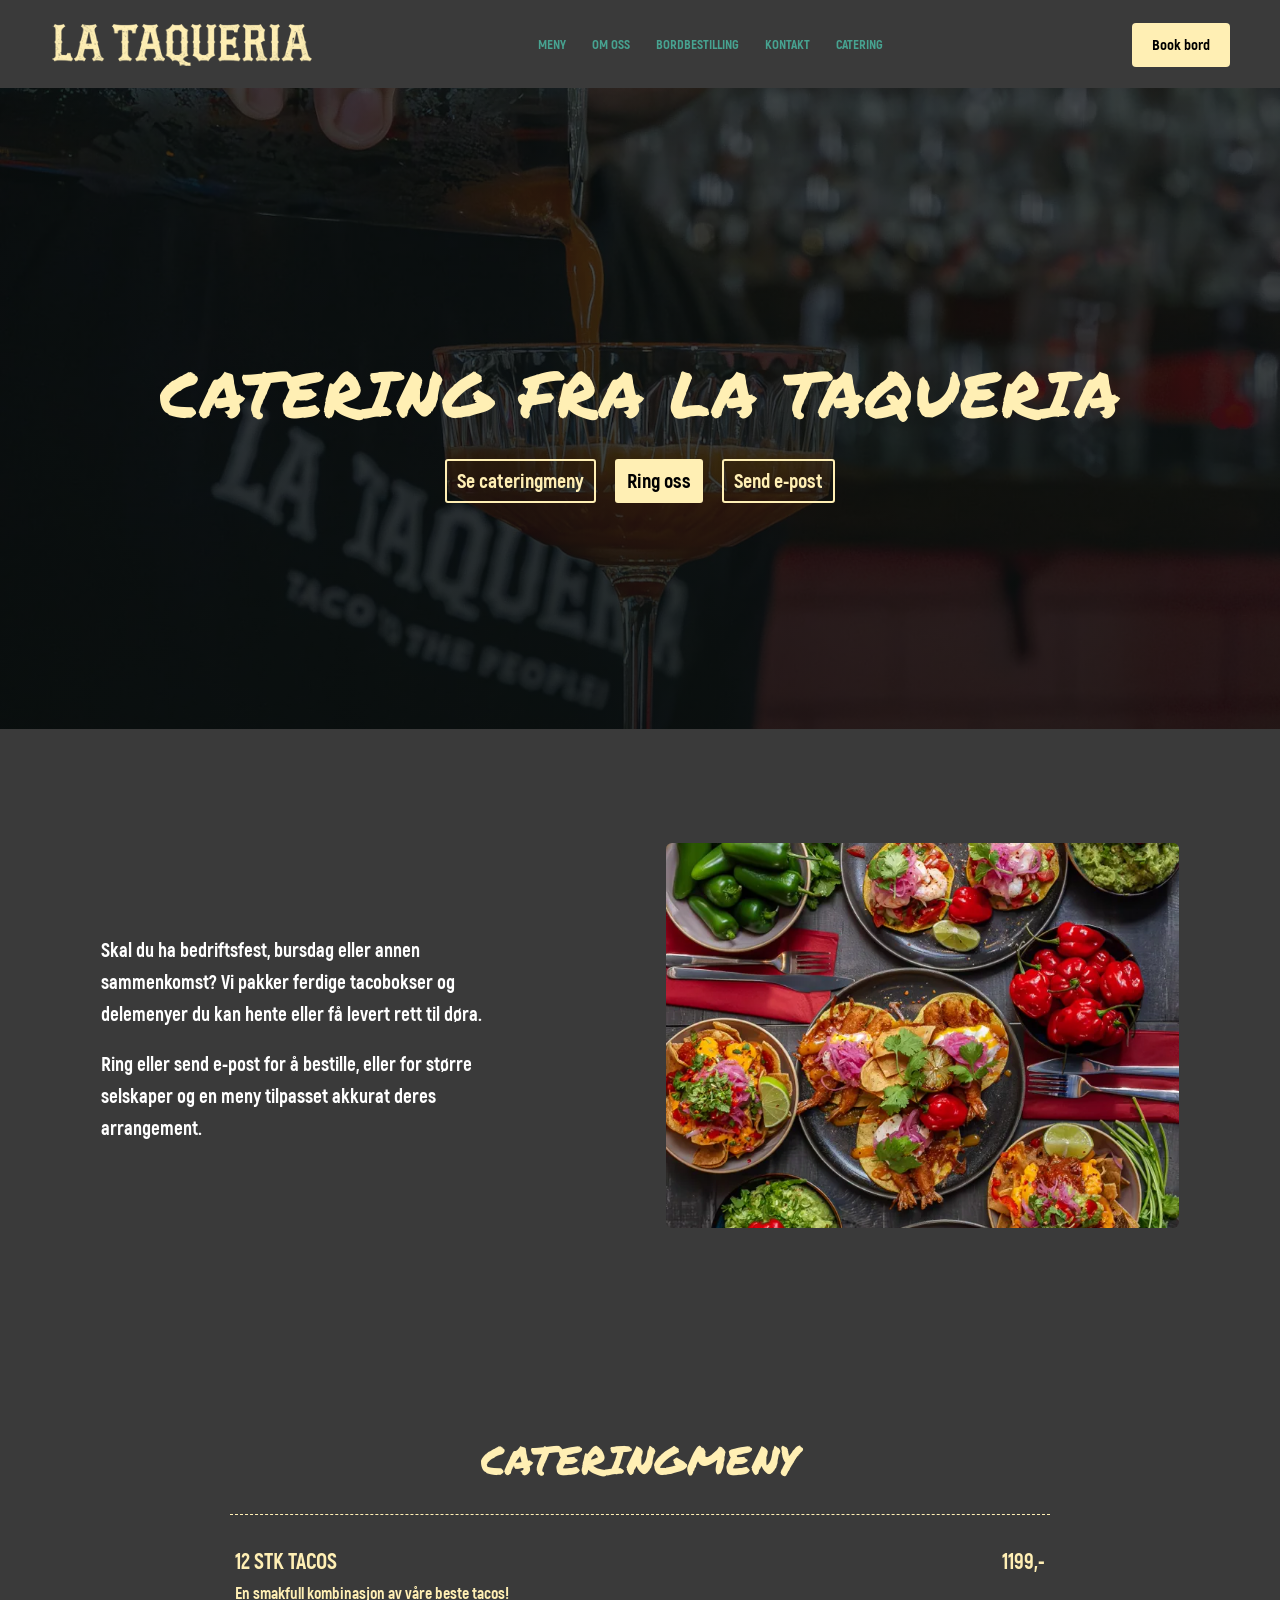
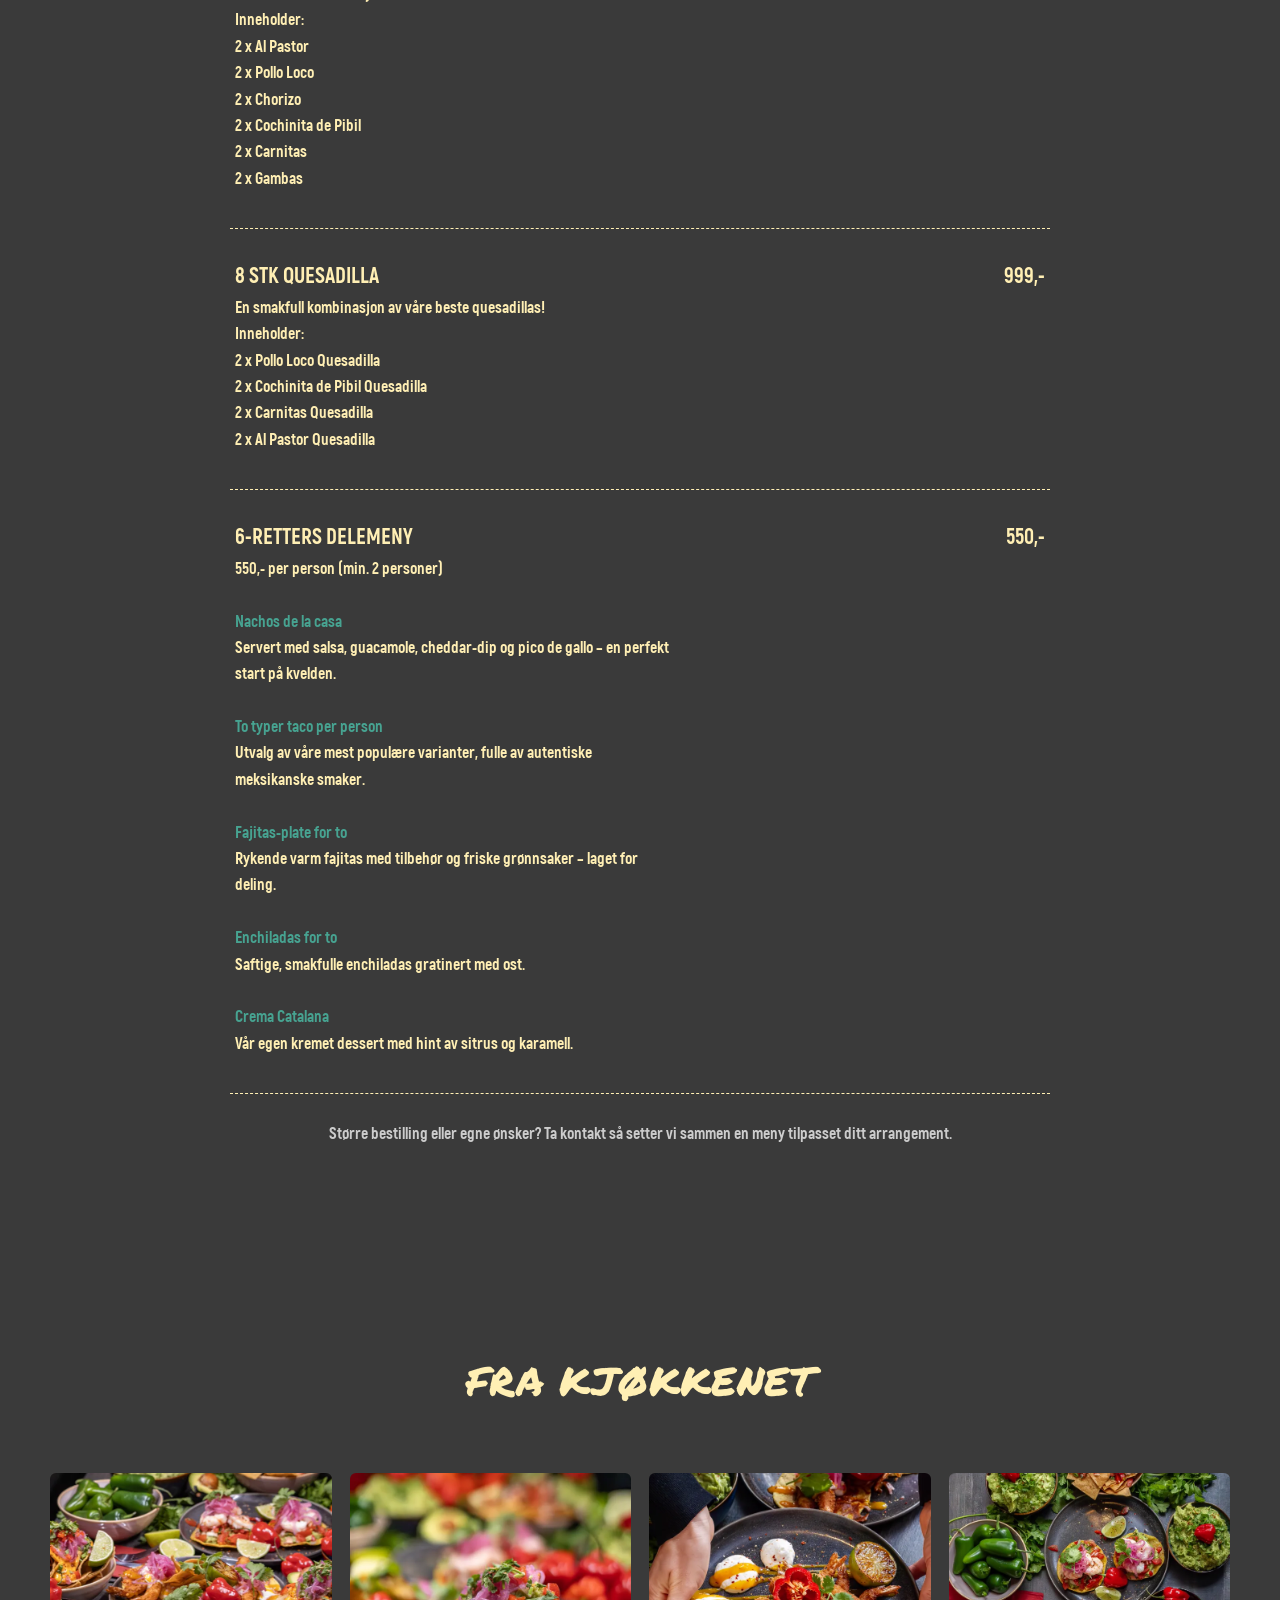
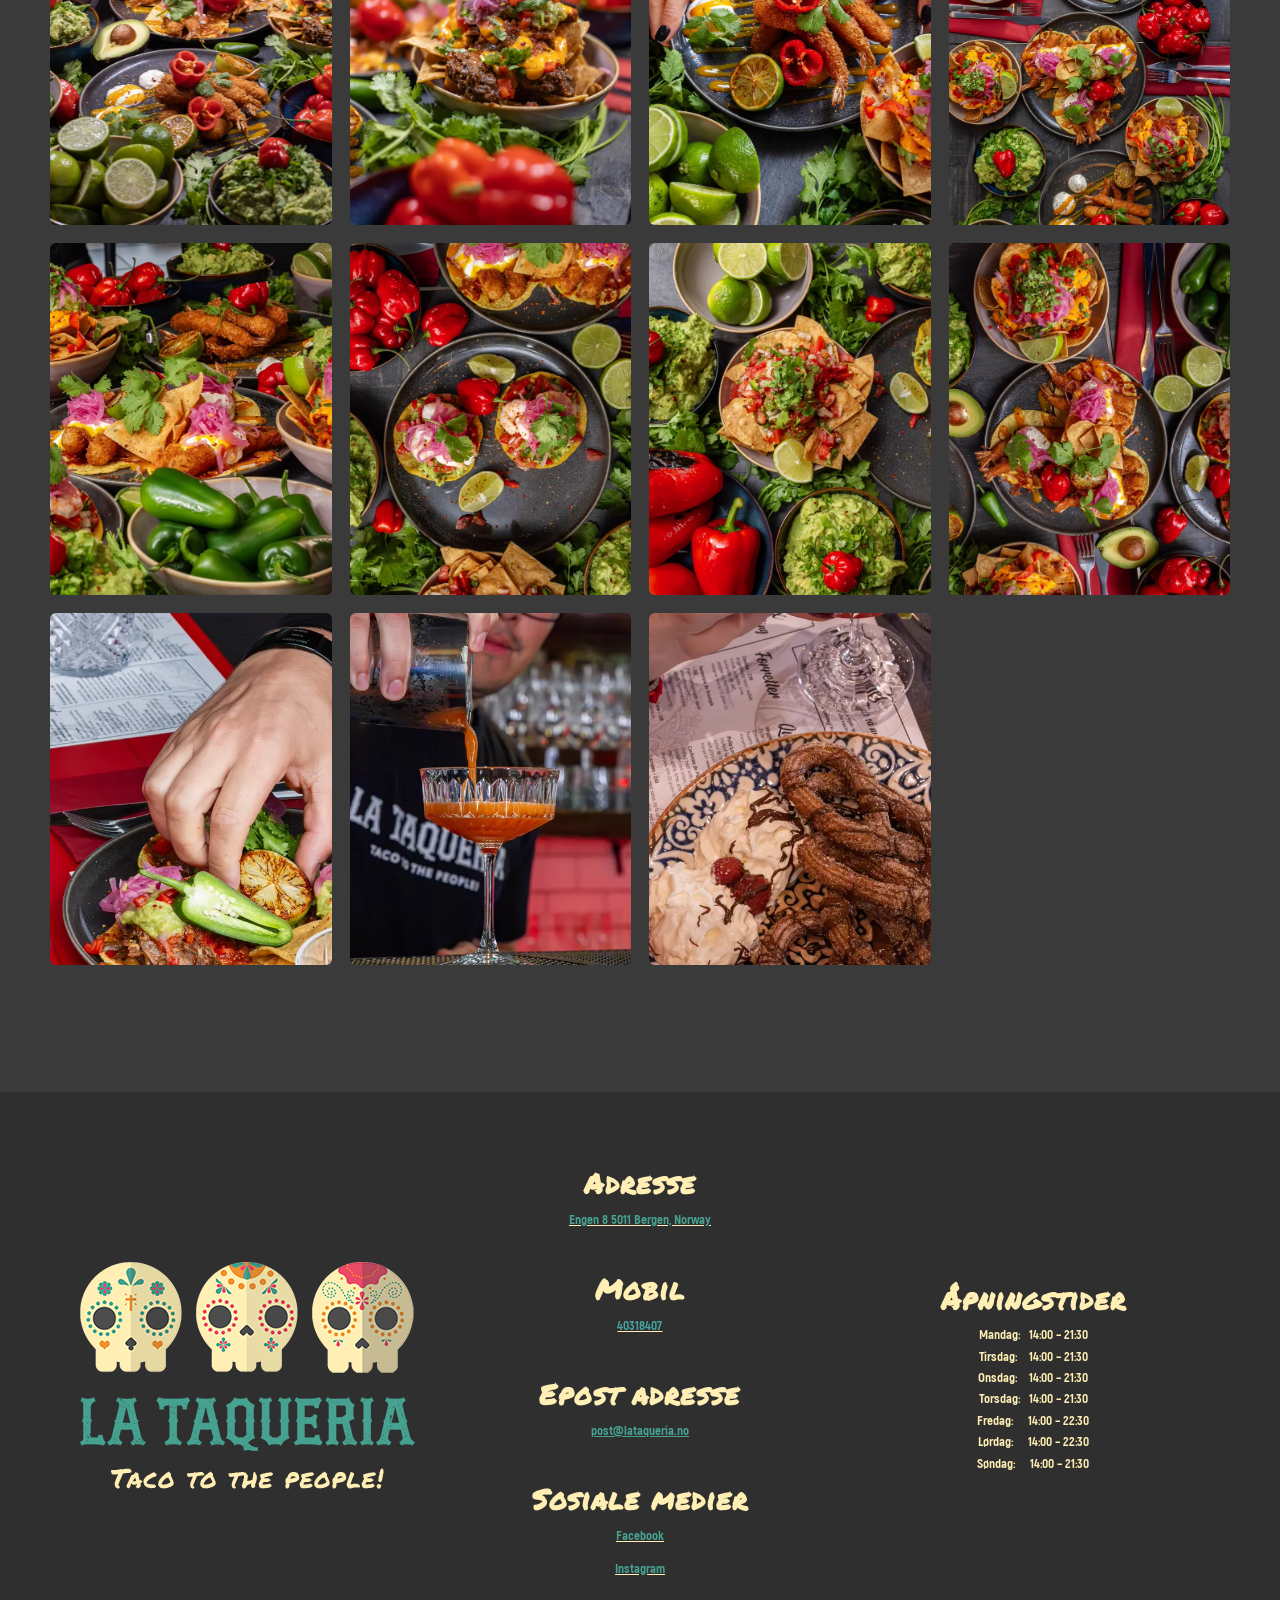
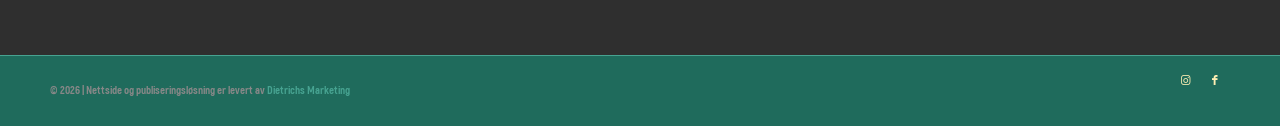
==== catering/index.html @ 52076948 "Bytt "Home" til "Forside" i navigasjonen pa alle sider" ====
<!DOCTYPE html>
<html lang="en-GB" class="html_stretched responsive av-preloader-disabled  html_header_top html_logo_left html_main_nav_header html_menu_right html_slim html_header_sticky html_header_shrinking_disabled html_mobile_menu_tablet html_header_searchicon_disabled html_content_align_center html_header_unstick_top_disabled html_header_stretch_disabled html_minimal_header html_minimal_header_shadow html_av-overlay-full html_av-submenu-noclone html_entry_id_241 av-cookies-no-cookie-consent av-default-lightbox av-no-preview">

<!-- Mirrored from www.lataqueria.no/ by HTTrack Website Copier/3.x [XR&CO'2014], Fri, 28 Aug 2026 09:14:08 GMT -->
<!-- Added by HTTrack --><meta http-equiv="content-type" content="text/html;charset=UTF-8" /><!-- /Added by HTTrack -->
<head>
<meta charset="UTF-8" />
<meta name="robots" content="index, follow" />


<!-- mobile setting -->
<meta name="viewport" content="width=device-width, initial-scale=1">

<!-- Scripts/CSS and wp_head hook -->
<title>Catering &#8211; La Taqueria</title>
<meta name='robots' content='max-image-preview:large' />
<style id="wp-img-auto-sizes-contain-inline-css">
img:is([sizes=auto i],[sizes^="auto," i]){contain-intrinsic-size:3000px 1500px}
/*# sourceURL=wp-img-auto-sizes-contain-inline-css */
</style>
<link rel='stylesheet' id='avia-grid-css' href="../css/grid972f.css?ver=5.0.1" media='all' />
<link rel='stylesheet' id='avia-base-css' href="../css/base972f.css?ver=5.0.1" media='all' />
<link rel='stylesheet' id='avia-layout-css' href="../css/layout972f.css?ver=5.0.1" media='all' />
<link rel='stylesheet' id='avia-module-button-css' href="../css/buttons4d6f.css?ver=7.1" media='all' />
<link rel='stylesheet' id='avia-module-buttonrow-css' href="../css/buttonrow4d6f.css?ver=7.1" media='all' />
<link rel='stylesheet' id='avia-module-catalogue-css' href="../css/catalogue4d6f.css?ver=7.1" media='all' />
<link rel='stylesheet' id='avia-module-slideshow-css' href="../css/slideshow4d6f.css?ver=7.1" media='all' />
<link rel='stylesheet' id='avia-module-heading-css' href="../css/heading4d6f.css?ver=7.1" media='all' />
<link rel='stylesheet' id='avia-module-hr-css' href="../css/hr4d6f.css?ver=7.1" media='all' />
<link rel='stylesheet' id='avia-module-iconbox-css' href="../css/iconbox4d6f.css?ver=7.1" media='all' />
<link rel='stylesheet' id='avia-module-image-css' href="../css/image4d6f.css?ver=7.1" media='all' />
<link rel='stylesheet' id='avia-module-masonry-css' href="../css/masonry_entries4d6f.css?ver=7.1" media='all' />
<link rel='stylesheet' id='avia-siteloader-css' href="../css/avia-snippet-site-preloader4d6f.css?ver=7.1" media='all' />
<link rel='stylesheet' id='avia-module-menu-css' href="../css/menu4d6f.css?ver=7.1" media='all' />
<link rel='stylesheet' id='avia-module-social-css' href="../css/social_share4d6f.css?ver=7.1" media='all' />
<style id="wp-emoji-styles-inline-css">

	img.wp-smiley, img.emoji {
		display: inline !important;
		border: none !important;
		box-shadow: none !important;
		height: 1em !important;
		width: 1em !important;
		margin: 0 0.07em !important;
		vertical-align: -0.1em !important;
		background: none !important;
		padding: 0 !important;
	}
/*# sourceURL=wp-emoji-styles-inline-css */
</style>
<style id="wp-block-library-inline-css">
:root{--wp-block-synced-color:#7a00df;--wp-block-synced-color--rgb:122,0,223;--wp-bound-block-color:var(--wp-block-synced-color);--wp-editor-canvas-background:#ddd;--wp-admin-theme-color:#007cba;--wp-admin-theme-color--rgb:0,124,186;--wp-admin-theme-color-darker-10:#006ba1;--wp-admin-theme-color-darker-10--rgb:0,107,160.5;--wp-admin-theme-color-darker-20:#005a87;--wp-admin-theme-color-darker-20--rgb:0,90,135;--wp-admin-border-width-focus:2px}@media (min-resolution:192dpi){:root{--wp-admin-border-width-focus:1.5px}}.wp-element-button{cursor:pointer}:root .has-very-light-gray-background-color{background-color:#eee}:root .has-very-dark-gray-background-color{background-color:#313131}:root .has-very-light-gray-color{color:#eee}:root .has-very-dark-gray-color{color:#313131}:root .has-vivid-green-cyan-to-vivid-cyan-blue-gradient-background{background:linear-gradient(135deg,#00d084,#0693e3)}:root .has-purple-crush-gradient-background{background:linear-gradient(135deg,#34e2e4,#4721fb 50%,#ab1dfe)}:root .has-hazy-dawn-gradient-background{background:linear-gradient(135deg,#faaca8,#dad0ec)}:root .has-subdued-olive-gradient-background{background:linear-gradient(135deg,#fafae1,#67a671)}:root .has-atomic-cream-gradient-background{background:linear-gradient(135deg,#fdd79a,#004a59)}:root .has-nightshade-gradient-background{background:linear-gradient(135deg,#330968,#31cdcf)}:root .has-midnight-gradient-background{background:linear-gradient(135deg,#020381,#2874fc)}:root{--wp--preset--font-size--normal:16px;--wp--preset--font-size--huge:42px}.has-regular-font-size{font-size:1em}.has-larger-font-size{font-size:2.625em}.has-normal-font-size{font-size:var(--wp--preset--font-size--normal)}.has-huge-font-size{font-size:var(--wp--preset--font-size--huge)}:root .has-text-align-center{text-align:center}:root .has-text-align-left{text-align:left}:root .has-text-align-right{text-align:right}.has-fit-text{white-space:nowrap!important}#end-resizable-editor-section{display:none}.aligncenter{clear:both}.items-justified-left{justify-content:flex-start}.items-justified-center{justify-content:center}.items-justified-right{justify-content:flex-end}.items-justified-space-between{justify-content:space-between}.screen-reader-text{word-wrap:normal!important;border:0;clip-path:inset(50%);height:1px;margin:-1px;overflow:hidden;padding:0;position:absolute;width:1px;word-break:normal!important}.screen-reader-text:focus{background-color:#ddd;clip-path:none;color:#444;display:block;font-size:1em;height:auto;left:5px;line-height:normal;padding:15px 23px 14px;text-decoration:none;top:5px;width:auto;z-index:100000}html :where(.has-border-color){border-style:solid}html :where([style^=border-color],[style*=";border-color"],[style*="; border-color"]){border-style:solid}html :where([style^=border-top-color],[style*=";border-top-color"],[style*="; border-top-color"]){border-top-style:solid}html :where([style^=border-right-color],[style*=";border-right-color"],[style*="; border-right-color"]){border-right-style:solid}html :where([style^=border-bottom-color],[style*=";border-bottom-color"],[style*="; border-bottom-color"]){border-bottom-style:solid}html :where([style^=border-left-color],[style*=";border-left-color"],[style*="; border-left-color"]){border-left-style:solid}html :where([style^=border-width],[style*=";border-width"],[style*="; border-width"]){border-style:solid}html :where([style^=border-top-width],[style*=";border-top-width"],[style*="; border-top-width"]){border-top-style:solid}html :where([style^=border-right-width],[style*=";border-right-width"],[style*="; border-right-width"]){border-right-style:solid}html :where([style^=border-bottom-width],[style*=";border-bottom-width"],[style*="; border-bottom-width"]){border-bottom-style:solid}html :where([style^=border-left-width],[style*=";border-left-width"],[style*="; border-left-width"]){border-left-style:solid}html :where(img[class*=wp-image-]){height:auto;max-width:100%}:where(figure){margin:0 0 1em}html :where(.is-position-sticky){--wp-admin--admin-bar--position-offset:var(--wp-admin--admin-bar--height,0px)}@media screen and (max-width:600px){html :where(.is-position-sticky){--wp-admin--admin-bar--position-offset:0px}}

/*# sourceURL=/wp-includes/css/dist/block-library/common.min.css */
</style>

<style id="global-styles-inline-css">
:root{--wp--preset--aspect-ratio--square: 1;--wp--preset--aspect-ratio--4-3: 4/3;--wp--preset--aspect-ratio--3-4: 3/4;--wp--preset--aspect-ratio--3-2: 3/2;--wp--preset--aspect-ratio--2-3: 2/3;--wp--preset--aspect-ratio--16-9: 16/9;--wp--preset--aspect-ratio--9-16: 9/16;--wp--preset--color--black: #000000;--wp--preset--color--cyan-bluish-gray: #abb8c3;--wp--preset--color--white: #ffffff;--wp--preset--color--pale-pink: #f78da7;--wp--preset--color--vivid-red: #cf2e2e;--wp--preset--color--luminous-vivid-orange: #ff6900;--wp--preset--color--luminous-vivid-amber: #fcb900;--wp--preset--color--light-green-cyan: #7bdcb5;--wp--preset--color--vivid-green-cyan: #00d084;--wp--preset--color--pale-cyan-blue: #8ed1fc;--wp--preset--color--vivid-cyan-blue: #0693e3;--wp--preset--color--vivid-purple: #9b51e0;--wp--preset--color--metallic-red: #b02b2c;--wp--preset--color--maximum-yellow-red: #edae44;--wp--preset--color--yellow-sun: #eeee22;--wp--preset--color--palm-leaf: #83a846;--wp--preset--color--aero: #7bb0e7;--wp--preset--color--old-lavender: #745f7e;--wp--preset--color--steel-teal: #5f8789;--wp--preset--color--raspberry-pink: #d65799;--wp--preset--color--medium-turquoise: #4ecac2;--wp--preset--gradient--vivid-cyan-blue-to-vivid-purple: linear-gradient(135deg,rgb(6,147,227) 0%,rgb(155,81,224) 100%);--wp--preset--gradient--light-green-cyan-to-vivid-green-cyan: linear-gradient(135deg,rgb(122,220,180) 0%,rgb(0,208,130) 100%);--wp--preset--gradient--luminous-vivid-amber-to-luminous-vivid-orange: linear-gradient(135deg,rgb(252,185,0) 0%,rgb(255,105,0) 100%);--wp--preset--gradient--luminous-vivid-orange-to-vivid-red: linear-gradient(135deg,rgb(255,105,0) 0%,rgb(207,46,46) 100%);--wp--preset--gradient--very-light-gray-to-cyan-bluish-gray: linear-gradient(135deg,rgb(238,238,238) 0%,rgb(169,184,195) 100%);--wp--preset--gradient--cool-to-warm-spectrum: linear-gradient(135deg,rgb(74,234,220) 0%,rgb(151,120,209) 20%,rgb(207,42,186) 40%,rgb(238,44,130) 60%,rgb(251,105,98) 80%,rgb(254,248,76) 100%);--wp--preset--gradient--blush-light-purple: linear-gradient(135deg,rgb(255,206,236) 0%,rgb(152,150,240) 100%);--wp--preset--gradient--blush-bordeaux: linear-gradient(135deg,rgb(254,205,165) 0%,rgb(254,45,45) 50%,rgb(107,0,62) 100%);--wp--preset--gradient--luminous-dusk: linear-gradient(135deg,rgb(255,203,112) 0%,rgb(199,81,192) 50%,rgb(65,88,208) 100%);--wp--preset--gradient--pale-ocean: linear-gradient(135deg,rgb(255,245,203) 0%,rgb(182,227,212) 50%,rgb(51,167,181) 100%);--wp--preset--gradient--electric-grass: linear-gradient(135deg,rgb(202,248,128) 0%,rgb(113,206,126) 100%);--wp--preset--gradient--midnight: linear-gradient(135deg,rgb(2,3,129) 0%,rgb(40,116,252) 100%);--wp--preset--font-size--small: 1rem;--wp--preset--font-size--medium: 1.125rem;--wp--preset--font-size--large: 1.75rem;--wp--preset--font-size--x-large: clamp(1.75rem, 3vw, 2.25rem);--wp--preset--spacing--20: 0.44rem;--wp--preset--spacing--30: 0.67rem;--wp--preset--spacing--40: 1rem;--wp--preset--spacing--50: 1.5rem;--wp--preset--spacing--60: 2.25rem;--wp--preset--spacing--70: 3.38rem;--wp--preset--spacing--80: 5.06rem;--wp--preset--shadow--natural: 6px 6px 9px rgba(0, 0, 0, 0.2);--wp--preset--shadow--deep: 12px 12px 50px rgba(0, 0, 0, 0.4);--wp--preset--shadow--sharp: 6px 6px 0px rgba(0, 0, 0, 0.2);--wp--preset--shadow--outlined: 6px 6px 0px -3px rgb(255, 255, 255), 6px 6px rgb(0, 0, 0);--wp--preset--shadow--crisp: 6px 6px 0px rgb(0, 0, 0);}.wp-block-button{--wp--preset--dimension--25: 25%;--wp--preset--dimension--50: 50%;--wp--preset--dimension--75: 75%;--wp--preset--dimension--100: 100%;}:root { --wp--style--global--content-size: 800px;--wp--style--global--wide-size: 1130px; }:where(body) { margin: 0; }.wp-site-blocks > .alignleft { float: left; margin-right: 2em; }.wp-site-blocks > .alignright { float: right; margin-left: 2em; }.wp-site-blocks > .aligncenter { justify-content: center; margin-left: auto; margin-right: auto; }:where(.is-layout-flex){gap: 0.5em;}:where(.is-layout-grid){gap: 0.5em;}.is-layout-flow > .alignleft{float: left;margin-inline-start: 0;margin-inline-end: 2em;}.is-layout-flow > .alignright{float: right;margin-inline-start: 2em;margin-inline-end: 0;}.is-layout-flow > .aligncenter{margin-left: auto !important;margin-right: auto !important;}.is-layout-constrained > .alignleft{float: left;margin-inline-start: 0;margin-inline-end: 2em;}.is-layout-constrained > .alignright{float: right;margin-inline-start: 2em;margin-inline-end: 0;}.is-layout-constrained > .aligncenter{margin-left: auto !important;margin-right: auto !important;}.is-layout-constrained > :where(:not(.alignleft):not(.alignright):not(.alignfull)){max-width: var(--wp--style--global--content-size);margin-left: auto !important;margin-right: auto !important;}.is-layout-constrained > .alignwide{max-width: var(--wp--style--global--wide-size);}body .is-layout-flex{display: flex;}.is-layout-flex{flex-wrap: wrap;align-items: center;}.is-layout-flex > :is(*, div){margin: 0;}body .is-layout-grid{display: grid;}.is-layout-grid > :is(*, div){margin: 0;}body{padding-top: 0px;padding-right: 0px;padding-bottom: 0px;padding-left: 0px;}:root :where(.wp-element-button, .wp-block-button__link){background-color: #32373c;border-width: 0;color: #fff;font-family: inherit;font-size: inherit;font-style: inherit;font-weight: inherit;letter-spacing: inherit;line-height: inherit;padding-top: calc(0.667em + 2px);padding-right: calc(1.333em + 2px);padding-bottom: calc(0.667em + 2px);padding-left: calc(1.333em + 2px);text-decoration: none;text-transform: inherit;}.has-black-color{color: var(--wp--preset--color--black) !important;}.has-cyan-bluish-gray-color{color: var(--wp--preset--color--cyan-bluish-gray) !important;}.has-white-color{color: var(--wp--preset--color--white) !important;}.has-pale-pink-color{color: var(--wp--preset--color--pale-pink) !important;}.has-vivid-red-color{color: var(--wp--preset--color--vivid-red) !important;}.has-luminous-vivid-orange-color{color: var(--wp--preset--color--luminous-vivid-orange) !important;}.has-luminous-vivid-amber-color{color: var(--wp--preset--color--luminous-vivid-amber) !important;}.has-light-green-cyan-color{color: var(--wp--preset--color--light-green-cyan) !important;}.has-vivid-green-cyan-color{color: var(--wp--preset--color--vivid-green-cyan) !important;}.has-pale-cyan-blue-color{color: var(--wp--preset--color--pale-cyan-blue) !important;}.has-vivid-cyan-blue-color{color: var(--wp--preset--color--vivid-cyan-blue) !important;}.has-vivid-purple-color{color: var(--wp--preset--color--vivid-purple) !important;}.has-metallic-red-color{color: var(--wp--preset--color--metallic-red) !important;}.has-maximum-yellow-red-color{color: var(--wp--preset--color--maximum-yellow-red) !important;}.has-yellow-sun-color{color: var(--wp--preset--color--yellow-sun) !important;}.has-palm-leaf-color{color: var(--wp--preset--color--palm-leaf) !important;}.has-aero-color{color: var(--wp--preset--color--aero) !important;}.has-old-lavender-color{color: var(--wp--preset--color--old-lavender) !important;}.has-steel-teal-color{color: var(--wp--preset--color--steel-teal) !important;}.has-raspberry-pink-color{color: var(--wp--preset--color--raspberry-pink) !important;}.has-medium-turquoise-color{color: var(--wp--preset--color--medium-turquoise) !important;}.has-black-background-color{background-color: var(--wp--preset--color--black) !important;}.has-cyan-bluish-gray-background-color{background-color: var(--wp--preset--color--cyan-bluish-gray) !important;}.has-white-background-color{background-color: var(--wp--preset--color--white) !important;}.has-pale-pink-background-color{background-color: var(--wp--preset--color--pale-pink) !important;}.has-vivid-red-background-color{background-color: var(--wp--preset--color--vivid-red) !important;}.has-luminous-vivid-orange-background-color{background-color: var(--wp--preset--color--luminous-vivid-orange) !important;}.has-luminous-vivid-amber-background-color{background-color: var(--wp--preset--color--luminous-vivid-amber) !important;}.has-light-green-cyan-background-color{background-color: var(--wp--preset--color--light-green-cyan) !important;}.has-vivid-green-cyan-background-color{background-color: var(--wp--preset--color--vivid-green-cyan) !important;}.has-pale-cyan-blue-background-color{background-color: var(--wp--preset--color--pale-cyan-blue) !important;}.has-vivid-cyan-blue-background-color{background-color: var(--wp--preset--color--vivid-cyan-blue) !important;}.has-vivid-purple-background-color{background-color: var(--wp--preset--color--vivid-purple) !important;}.has-metallic-red-background-color{background-color: var(--wp--preset--color--metallic-red) !important;}.has-maximum-yellow-red-background-color{background-color: var(--wp--preset--color--maximum-yellow-red) !important;}.has-yellow-sun-background-color{background-color: var(--wp--preset--color--yellow-sun) !important;}.has-palm-leaf-background-color{background-color: var(--wp--preset--color--palm-leaf) !important;}.has-aero-background-color{background-color: var(--wp--preset--color--aero) !important;}.has-old-lavender-background-color{background-color: var(--wp--preset--color--old-lavender) !important;}.has-steel-teal-background-color{background-color: var(--wp--preset--color--steel-teal) !important;}.has-raspberry-pink-background-color{background-color: var(--wp--preset--color--raspberry-pink) !important;}.has-medium-turquoise-background-color{background-color: var(--wp--preset--color--medium-turquoise) !important;}.has-black-border-color{border-color: var(--wp--preset--color--black) !important;}.has-cyan-bluish-gray-border-color{border-color: var(--wp--preset--color--cyan-bluish-gray) !important;}.has-white-border-color{border-color: var(--wp--preset--color--white) !important;}.has-pale-pink-border-color{border-color: var(--wp--preset--color--pale-pink) !important;}.has-vivid-red-border-color{border-color: var(--wp--preset--color--vivid-red) !important;}.has-luminous-vivid-orange-border-color{border-color: var(--wp--preset--color--luminous-vivid-orange) !important;}.has-luminous-vivid-amber-border-color{border-color: var(--wp--preset--color--luminous-vivid-amber) !important;}.has-light-green-cyan-border-color{border-color: var(--wp--preset--color--light-green-cyan) !important;}.has-vivid-green-cyan-border-color{border-color: var(--wp--preset--color--vivid-green-cyan) !important;}.has-pale-cyan-blue-border-color{border-color: var(--wp--preset--color--pale-cyan-blue) !important;}.has-vivid-cyan-blue-border-color{border-color: var(--wp--preset--color--vivid-cyan-blue) !important;}.has-vivid-purple-border-color{border-color: var(--wp--preset--color--vivid-purple) !important;}.has-metallic-red-border-color{border-color: var(--wp--preset--color--metallic-red) !important;}.has-maximum-yellow-red-border-color{border-color: var(--wp--preset--color--maximum-yellow-red) !important;}.has-yellow-sun-border-color{border-color: var(--wp--preset--color--yellow-sun) !important;}.has-palm-leaf-border-color{border-color: var(--wp--preset--color--palm-leaf) !important;}.has-aero-border-color{border-color: var(--wp--preset--color--aero) !important;}.has-old-lavender-border-color{border-color: var(--wp--preset--color--old-lavender) !important;}.has-steel-teal-border-color{border-color: var(--wp--preset--color--steel-teal) !important;}.has-raspberry-pink-border-color{border-color: var(--wp--preset--color--raspberry-pink) !important;}.has-medium-turquoise-border-color{border-color: var(--wp--preset--color--medium-turquoise) !important;}.has-vivid-cyan-blue-to-vivid-purple-gradient-background{background: var(--wp--preset--gradient--vivid-cyan-blue-to-vivid-purple) !important;}.has-light-green-cyan-to-vivid-green-cyan-gradient-background{background: var(--wp--preset--gradient--light-green-cyan-to-vivid-green-cyan) !important;}.has-luminous-vivid-amber-to-luminous-vivid-orange-gradient-background{background: var(--wp--preset--gradient--luminous-vivid-amber-to-luminous-vivid-orange) !important;}.has-luminous-vivid-orange-to-vivid-red-gradient-background{background: var(--wp--preset--gradient--luminous-vivid-orange-to-vivid-red) !important;}.has-very-light-gray-to-cyan-bluish-gray-gradient-background{background: var(--wp--preset--gradient--very-light-gray-to-cyan-bluish-gray) !important;}.has-cool-to-warm-spectrum-gradient-background{background: var(--wp--preset--gradient--cool-to-warm-spectrum) !important;}.has-blush-light-purple-gradient-background{background: var(--wp--preset--gradient--blush-light-purple) !important;}.has-blush-bordeaux-gradient-background{background: var(--wp--preset--gradient--blush-bordeaux) !important;}.has-luminous-dusk-gradient-background{background: var(--wp--preset--gradient--luminous-dusk) !important;}.has-pale-ocean-gradient-background{background: var(--wp--preset--gradient--pale-ocean) !important;}.has-electric-grass-gradient-background{background: var(--wp--preset--gradient--electric-grass) !important;}.has-midnight-gradient-background{background: var(--wp--preset--gradient--midnight) !important;}.has-small-font-size{font-size: var(--wp--preset--font-size--small) !important;}.has-medium-font-size{font-size: var(--wp--preset--font-size--medium) !important;}.has-large-font-size{font-size: var(--wp--preset--font-size--large) !important;}.has-x-large-font-size{font-size: var(--wp--preset--font-size--x-large) !important;}
/*# sourceURL=global-styles-inline-css */
</style>

<link rel='stylesheet' id='avia-scs-css' href="../css/shortcodes972f.css?ver=5.0.1" media='all' />
<link rel='stylesheet' id='avia-popup-css-css' href="../css/magnific-popup972f.css?ver=5.0.1" media='screen' />
<link rel='stylesheet' id='avia-lightbox-css' href="../css/avia-snippet-lightbox972f.css?ver=5.0.1" media='screen' />
<link rel='stylesheet' id='avia-dynamic-css' href="../css/enfold_childf51b.css?ver=690a1fb98a2ef" media='all' />
<link rel='stylesheet' id='avia-custom-css' href="../css/custom972f.css?ver=5.0.1" media='all' />
<link rel='stylesheet' id='avia-style-css' href="../css/style972f.css?ver=5.0.1" media='all' />
<link rel='stylesheet' id='avia-single-post-241-css' href="../css/post-2417c08.css?ver=ver-1765986719" media='all' />
<script id="jquery-core-js" src="../js/jquery.minf43b.js?ver=3.7.1"></script>
<script id="jquery-migrate-js" src="../js/jquery-migrate.min5589.js?ver=3.4.1"></script>
<script id="avia-compat-js" src="../js/avia-compat972f.js?ver=5.0.1"></script>




<meta name="generator" content="WordPress 7.1" />
<link rel="canonical" href="https://adriandie.github.io/lataqueria-redesign/catering/" />
<link rel='shortlink' href='https://adriandie.github.io/lataqueria-redesign/catering/' />
<link rel="profile" href="https://gmpg.org/xfn/11" />
<link rel="icon" href="../images/favicon-300x300.png" type="image/png">
        
        
    <style type='text/css'>
@font-face {font-family: 'entypo-fontello'; font-weight: normal; font-style: normal; font-display: auto;
src: url('../fonts/entypo-fontello.woff2') format('woff2'),
url('../fonts/entypo-fontello.woff') format('woff'),
url('../fonts/entypo-fontello.ttf') format('truetype'),
url('../images/entypo-fontello.svg#entypo-fontello') format('svg'),
url('../fonts/entypo-fontello.eot'),
url('../fonts/entypo-fontellod41d.eot?#iefix') format('embedded-opentype');
} #top .avia-font-entypo-fontello, body .avia-font-entypo-fontello, html body [data-av_iconfont='entypo-fontello']:before{ font-family: 'entypo-fontello'; }
</style>

<!--
Debugging Info for Theme support: 

Theme: Enfold
Version: 5.0.1
Installed: enfold
AviaFramework Version: 5.0
AviaBuilder Version: 4.8
aviaElementManager Version: 1.0.1
- - - - - - - - - - -
ChildTheme: Enfold Child
ChildTheme Version: 1.0
ChildTheme Installed: enfold

ML:4294967296-PU:23-PLA:8
WP:7.1
Compress: CSS:disabled - JS:disabled
Updates: disabled
PLAu:7
-->





<style>
/* ============================================================
   Catering page overrides. Scoped to this page only - the shared
   Enfold theme CSS is untouched so the homepage stays identical.
   Structure: dark hero -> light content -> dark footer (logo).
   ============================================================ */

/* --- HERO: dark, photo background, generous height --- */
#hero.main_color {
	background-color: #1c2e29 !important;
	background-image: linear-gradient(rgba(10,16,15,.72), rgba(10,16,15,.86)), url('../images/hero-bg.webp') !important;
	background-size: cover !important;
	background-position: center !important;
	background-repeat: no-repeat !important;
	padding: clamp(80px, 12vw, 150px) 0 !important;
}
#hero .av-special-heading-tag {
	font-size: clamp(34px, 6vw, 64px) !important;
	line-height: 1.1 !important;
}
#hero .avia-button { margin: 6px 8px !important; }

/* --- TRANSPARENT HEADER, SOLID ON SCROLL (matches homepage) --- */
#header.av_header_transparency .header_bg { transition: background-color 0.3s ease, opacity 0.3s ease; }
#header.av_header_transparency.header-solid .header_bg {
	background-color: #2f2f2f !important;
	opacity: 1 !important;
}

/* Section rhythm. The theme stacks three separate gaps - section padding,
   an extra .container padding from avia-section-*, and a 50px top margin on
   every column - which left the intro 767px tall for 138px of text. These
   collapse that to a single controlled value per section. */
#av_section_intro { padding: clamp(44px, 5vw, 68px) 0 !important; }
#cateringmeny     { padding: clamp(44px, 5vw, 68px) 0 !important; }
#galleri          { padding: clamp(44px, 5vw, 68px) 0 clamp(52px, 6vw, 80px) !important; }
#av_section_intro > .container,
#cateringmeny > .container,
#galleri > .container { padding-top: 0 !important; padding-bottom: 0 !important; }
#av_section_intro .flex_column,
#cateringmeny .flex_column,
#galleri .flex_column { margin-top: 0 !important; }
/* The theme also puts a 50px top margin on every heading wrapper, which
   lands on top of the section padding and doubled the gap between blocks. */
#av_section_intro .av-special-heading,
#cateringmeny .av-special-heading,
#galleri .av-special-heading { margin-top: 0 !important; }
/* Invisible spacer rules the theme renders between blocks */
#cateringmeny .hr-invisible, #galleri .hr-invisible { margin: 18px 0 !important; height: auto !important; }

/* Intro: put the text and the photo on one centred row instead of letting
   the short text float at the top of a much taller image column. */
#av_section_intro .entry-content-wrapper {
	display: flex !important;
	align-items: center !important;
	gap: clamp(28px, 4vw, 56px) !important;
	flex-wrap: wrap !important;
}
#av_section_intro .flex_column {
	flex: 1 1 320px !important;
	width: auto !important;
	margin: 0 !important;
	float: none !important;
}
#av_section_intro .avia_textblock p {
	font-size: clamp(18px, 1.5vw, 21px) !important;
	line-height: 1.65 !important;
	max-width: 46ch;
}
#av_section_intro .avia_textblock p + p { margin-top: 1em !important; }

/* Section headings rendered at 13px desktop / 7.8px mobile: the theme's
   .av-inherit-size makes the tag inherit a 13px wrapper, and the child
   theme multiplies that by 0.6 under 760px. The class is removed from the
   markup; these selectors also out-specify the theme's #top #wrap_all rule. */
#top #wrap_all #av_section_intro .av-special-heading-tag,
#top #wrap_all #cateringmeny .av-special-heading-tag,
#top #wrap_all #galleri .av-special-heading-tag {
	font-size: clamp(26px, 4vw, 40px) !important;
	line-height: 1.2 !important;
	letter-spacing: .01em !important;
}
#top #wrap_all #hero .av-special-heading-tag {
	font-size: clamp(34px, 6vw, 64px) !important;
	line-height: 1.1 !important;
}
#top #wrap_all #contact .av-special-heading-tag,
#top #wrap_all #contact h2 { font-size: clamp(20px, 2.4vw, 28px) !important; }

/* Menu list: at full 1210px width the dish name and its price sat at
   opposite ends of the screen. A centred measure keeps them related and
   puts the description inside a readable line length. */
#cateringmeny .av-catalogue-container { max-width: 820px; margin-inline: auto !important; }
#cateringmeny .av-catalogue-content   { max-width: 62ch; }
.av-catalogue-title   { font-size: 21px !important; }
.av-catalogue-price   { font-size: 21px !important; white-space: nowrap; }
.av-catalogue-content { font-size: 16px !important; line-height: 1.65 !important; }
.av-catalogue-list li { padding: 26px 0 !important; }
#cateringmeny .av-catalogue-title-container { margin-bottom: 6px !important; }

/* Intro image: the source is a tall 4:5.6 portrait, which stretched this
   section to 1100px+. Crop it to a calmer ratio beside the text. */
#av_section_intro .avia_image {
	border-radius: 6px;
	width: 100% !important;
	aspect-ratio: 4 / 3 !important;
	object-fit: cover !important;
	display: block !important;
}
#av_section_intro .flex_column { display: flex; align-items: center; }

/* --- GALLERY: real CSS grid ---------------------------------
   The theme's float grid only fit 2 of 3 columns at 1440px, which
   stretched this section to 3300px of tall portrait images. A
   self-sizing grid with a fixed aspect ratio keeps rows even. */
#galleri .flex_column_table {
	display: grid !important;
	grid-template-columns: repeat(2, 1fr) !important;
	gap: 12px !important;
	width: 100% !important;
}
@media (min-width: 768px)  { #galleri .flex_column_table { grid-template-columns: repeat(3, 1fr) !important; gap: 16px !important; } }
@media (min-width: 1200px) { #galleri .flex_column_table { grid-template-columns: repeat(4, 1fr) !important; gap: 18px !important; } }
#galleri .flex_column {
	width: 100% !important;
	margin: 0 !important;
	float: none !important;
	padding: 0 !important;
}
#galleri .avia-image-container,
#galleri .avia-image-container-inner,
#galleri .avia-image-overlay-wrap { margin: 0 !important; }
#galleri .avia-image-container-inner { overflow: hidden; border-radius: 6px; }
/* height:100% resolves to 0 against an auto-height parent and cancels
   aspect-ratio, so un-loaded cells collapsed to zero height (layout shift).
   Width + aspect-ratio alone reserves the box before the image arrives. */
#galleri .avia_image {
	width: 100% !important;
	height: auto !important;
	aspect-ratio: 4 / 5 !important;
	object-fit: cover !important;
	display: block !important;
	background: #2f2f2f;
}

#contact { padding: clamp(48px, 6vw, 80px) 0 clamp(40px, 5vw, 64px) !important; }

/* --- NAV: mark the current page (UX: active state) --- */
#avia-menu .menu-item-top-level-6 > a .avia-menu-text { color: #47a391 !important; }

/* --- NO HOVER ANIMATIONS ---------------------------------------
   The theme fades buttons, nav links and the sliding menu underline on
   hover. Those are switched off here along with the transitions that
   drive them, so nothing moves or fades. Plain colour changes on links
   stay - they signal clickability rather than animate. */
#top .avia-button:hover,
#top .av_header_transparency .main_menu ul:first-child > li > a:hover,
#top .main_menu ul:first-child > li > a:hover {
	opacity: 1 !important;
}
#top .av-main-nav li:hover .avia-menu-fx,
#top .av-main-nav .avia-menu-fx { opacity: 0 !important; }
#top .avia-button,
#top .main_menu ul:first-child > li > a,
#top .av-main-nav .avia-menu-fx,
#top #contact a, #top #contact a span,
#galleri .avia_image,
#av_section_intro .avia_image { transition: none !important; }
/* Menu rows flip to a dark #2F2F2F background on hover with no matching
   text-color change, so the dark-on-dark text goes nearly unreadable. */
#top .av-catalogue-list li:hover { background-color: transparent !important; }

/* --- NORMAL DESKTOP NAV (drop the always-on burger) --------------
   This header used Enfold's "Burger Menu" style, which forces the
   hamburger at every width via html_burger_menu / html_burger_menu_active
   on <html> (removed). Below 990px those same two classes did nothing
   anyway - separate, unconditional-within-media-query rules already
   show the burger and hide the list there - so mobile/tablet are
   unaffected. At 990px+, nav.main_menu was position:absolute;right:0,
   which collided with the equally-absolute #header-cta-btn once real
   nav items appeared; switching the row to flex fixes that without
   hand-tuned pixel offsets. HOME is dropped here only - the logo
   already links home, and the mobile burger overlay still lists it. */
@media (min-width: 990px) {
	.av-logo-container .inner-container {
		display: flex !important;
		align-items: center !important;
		justify-content: space-between !important;
	}
	nav.main_menu, .av-main-nav-wrap {
		position: static !important;
		width: auto !important;
	}
	.logo.avia-standard-logo {
		position: static !important;
	}
	#avia-menu {
		display: flex !important;
		align-items: center !important;
	}
	#avia-menu > li:first-child { display: none !important; }
}

/* --- FIXED HEADER CTA (desktop) ---------------------------------
   The header is now sticky (av_header_sticky), staying visible at
   every scroll position. Enfold's own CSS only makes #header
   position:fixed at 990px+ (position:relative below that in two of
   its own media queries) - matching that breakpoint here so the
   button never appears in a header that isn't actually fixed. Below
   990px the hero CTA row (Ring oss / Send e-post) covers mobile/tablet. */
#header-cta-btn { display: none; }
@media (min-width: 990px) {
	#header-cta-btn {
		display: flex !important;
		align-items: center !important;
		position: static !important;
		margin-left: 24px !important;
		height: auto !important;
		min-height: 44px !important;
		line-height: normal !important;
		background-color: #FFEFB4 !important;
		color: #000 !important;
		font-weight: 600 !important;
		font-size: 15px !important;
		padding: 10px 20px !important;
		border-radius: 4px !important;
		text-decoration: none !important;
		white-space: nowrap !important;
		transition: background-color 0.25s ease, transform 0.25s ease, box-shadow 0.25s ease !important;
	}
	#header-cta-btn:hover {
		background-color: #E6B94D !important;
		color: #000 !important;
		transform: translateY(-2px);
		box-shadow: 0 8px 18px rgba(230,185,77,0.4);
	}
}

/* --- PRIMARY CTA: one filled action per button row, rest stay outline ---
   Three buttons in a row rendered visually identical - nothing told the
   eye which action to take first. Phone is fastest for a catering order. */
#top .avia-buttonrow-wrap .avia-button.avia-color-theme-color.cta-primary,
#top .avia-buttonrow-wrap .avia-button.avia-color-theme-color.cta-primary .avia_iconbox_title {
	background-color: #FFEFB4 !important;
	border-color: #FFEFB4 !important;
	color: #000 !important;
}

/* Buttons measured 42px tall on mobile - just under the 44px touch minimum */
#top .avia-buttonrow-wrap .avia-button.avia-size-small {
	min-height: 44px;
	display: inline-flex;
	align-items: center;
}
</style>
</head>

<body data-rsssl=1 id="top" class="home wp-singular page-template-default page page-id-241 wp-theme-enfold wp-child-theme-enfold-child stretched rtl_columns av-curtain-numeric permanent-marker1-custom permanent-marker1 akrobat-extrabold-custom akrobat-extrabold  avia-responsive-images-support" itemscope="itemscope" itemtype="https://schema.org/WebPage" >

			<div id='wrap_all'>

	
<header id='header' class='all_colors header_color dark_bg_color av_header_transparency  av_header_top av_logo_left av_main_nav_header av_menu_right av_slim av_header_sticky av_header_shrinking_disabled av_header_stretch_disabled av_mobile_menu_tablet av_header_searchicon_disabled av_header_unstick_top_disabled av_minimal_header av_minimal_header_shadow av_bottom_nav_disabled  av_header_border_disabled'  role="banner" itemscope="itemscope" itemtype="https://schema.org/WPHeader" >

		<div  id='header_main' class='container_wrap container_wrap_logo'>

        <div class='container av-logo-container'><div class='inner-container'><span class='logo avia-standard-logo'><a href='../' class=''><img src="../images/logo.png" height="100" width="300" alt='La Taqueria' title='' /></a></span><nav class='main_menu' data-selectname='Select a page'  role="navigation" itemscope="itemscope" itemtype="https://schema.org/SiteNavigationElement" ><div class="avia-menu av-main-nav-wrap"><ul role="menu" class="menu av-main-nav" id="avia-menu"><li role="menuitem" id="menu-item-788" class="menu-item menu-item-type-custom menu-item-object-custom menu-item-top-level menu-item-top-level-1"><a href="../#hero" itemprop="url" tabindex="0"><span class="avia-bullet"></span><span class="avia-menu-text">FORSIDE</span><span class="avia-menu-fx"><span class="avia-arrow-wrap"><span class="avia-arrow"></span></span></span></a></li>
<li role="menuitem" id="menu-item-600" class="menu-item menu-item-type-custom menu-item-object-custom menu-item-top-level menu-item-top-level-2"><a href="../meny/" itemprop="url" tabindex="0"><span class="avia-bullet"></span><span class="avia-menu-text">MENY</span><span class="avia-menu-fx"><span class="avia-arrow-wrap"><span class="avia-arrow"></span></span></span></a></li>
<li role="menuitem" id="menu-item-602" class="menu-item menu-item-type-custom menu-item-object-custom menu-item-mega-parent  menu-item-top-level menu-item-top-level-3"><a href="../#aboutus" itemprop="url" tabindex="0"><span class="avia-bullet"></span><span class="avia-menu-text">OM OSS</span><span class="avia-menu-fx"><span class="avia-arrow-wrap"><span class="avia-arrow"></span></span></span></a></li>
<li role="menuitem" id="menu-item-606" class="menu-item menu-item-type-custom menu-item-object-custom menu-item-mega-parent  menu-item-top-level menu-item-top-level-4"><a href="../#takeaway" itemprop="url" tabindex="0"><span class="avia-bullet"></span><span class="avia-menu-text">BORDBESTILLING</span><span class="avia-menu-fx"><span class="avia-arrow-wrap"><span class="avia-arrow"></span></span></span></a></li>
<li role="menuitem" id="menu-item-601" class="menu-item menu-item-type-custom menu-item-object-custom menu-item-top-level menu-item-top-level-5"><a href="#contact" itemprop="url" tabindex="0"><span class="avia-bullet"></span><span class="avia-menu-text">KONTAKT</span><span class="avia-menu-fx"><span class="avia-arrow-wrap"><span class="avia-arrow"></span></span></span></a></li>
<li role="menuitem" id="menu-item-900" class="menu-item menu-item-type-custom menu-item-object-custom menu-item-top-level menu-item-top-level-6"><a href="../catering/" itemprop="url" tabindex="0"><span class="avia-bullet"></span><span class="avia-menu-text">CATERING</span><span class="avia-menu-fx"><span class="avia-arrow-wrap"><span class="avia-arrow"></span></span></span></a></li>
<li class="av-burger-menu-main menu-item-avia-special ">
	        			<a href="#" aria-label="Menu" aria-hidden="false">
							<span class="av-hamburger av-hamburger--spin av-js-hamburger">
								<span class="av-hamburger-box">
						          <span class="av-hamburger-inner"></span>
						          <strong>Menu</strong>
								</span>
							</span>
							<span class="avia_hidden_link_text">Menu</span>
						</a>
	        		   </li></ul></div></nav><a href='https://booking.gastroplanner.no/lataqueria/t' id='header-cta-btn' target='_blank' rel='noopener noreferrer'>Book bord</a></div> </div> 
		<!-- end container_wrap-->
		</div>
		<div class='header_bg'></div>

<!-- end header -->
</header>

	<div id='main' class='all_colors' data-scroll-offset='0'>
<div id='hero'  class='avia-section av-catering-hero main_color avia-section-large avia-no-border-styling container_wrap fullsize'><div class='container av-section-cont-open'><div class='template-page content  av-content-full alpha units'><div class='post-entry post-entry-type-page'><div class='entry-content-wrapper clearfix'>
<div  class='av-special-heading av-special-heading-h1 blockquote modern-quote modern-centered'><h1 class='av-special-heading-tag' itemprop="headline">Catering fra La Taqueria</h1><div class="special-heading-border"><div class="special-heading-inner-border"></div></div></div>
<div  class='hr hr-invisible'><span class='hr-inner '><span class="hr-inner-style"></span></span></div>
<div  class='avia-buttonrow-wrap avia-buttonrow-center hero_button'>
<a href='#cateringmeny' class='avia-button avia-icon_select-no avia-size-small avia-color-theme-color'><span class='avia_iconbox_title'>Se cateringmeny</span></a>
<a href="tel:40318407" class="avia-button avia-icon_select-no avia-size-small avia-color-theme-color cta-primary"><span class='avia_iconbox_title'>Ring oss</span></a>
<a href="mailto:post@lataqueria.no" class="avia-button avia-icon_select-no avia-size-small avia-color-theme-color"><span class='avia_iconbox_title'>Send e-post</span></a>
</div>
</div></div></div></div></div>



<div id='av_section_intro' class='avia-section main_color avia-section-default avia-no-border-styling container_wrap fullsize'><div class='container av-section-cont-open'><div class='template-page content  av-content-full alpha units'><div class='post-entry post-entry-type-page'><div class='entry-content-wrapper clearfix'>
<div class='flex_column av_one_half first flex_column_div column-top-margin'><section class='av_textblock_section'><div class='avia_textblock' itemprop="text"><p style="font-size: 19px; line-height: 1.6;"><span style="color: #ffffff;">Skal du ha bedriftsfest, bursdag eller annen sammenkomst? Vi pakker ferdige tacobokser og delemenyer du kan hente eller f&aring; levert rett til d&oslash;ra.</span></p>
<p style="font-size: 19px; line-height: 1.6;"><span style="color: #ffffff;">Ring eller send e-post for &aring; bestille, eller for st&oslash;rre selskaper og en meny tilpasset akkurat deres arrangement.</span></p>
</div></section></div><div class='flex_column av_one_half flex_column_div column-top-margin'><div class='avia-image-container av-styling- avia-align-center'><div class="avia-image-container-inner"><div class="avia-image-overlay-wrap"><img decoding="async" class='avia_image' src="../images/spread-2.webp" width="700" height="981" style="aspect-ratio:700/981;object-fit:cover;" alt="Overhead av reketacos, jalapeños, guacamole og nachos hos La Taqueria" /></div></div></div></div>
</div></div></div></div></div>

<div id='cateringmeny'  class='avia-section main_color avia-section-small avia-no-border-styling container_wrap fullsize'><div class='container av-section-cont-open'><div class='template-page content  av-content-full alpha units'><div class='post-entry post-entry-type-page'><div class='entry-content-wrapper clearfix'>
<div  class='av-special-heading av-special-heading-h3 blockquote modern-quote modern-centered'><h3 class='av-special-heading-tag' itemprop="headline">CATERINGMENY</h3><div class="special-heading-border"><div class="special-heading-inner-border"></div></div></div>
<div  class='hr hr-invisible'><span class='hr-inner '><span class="hr-inner-style"></span></span></div>
<div  class='av-catalogue-container'><ul class='av-catalogue-list'>
<li><div class='av-catalogue-item'><div class="av-catalogue-item-inner"><div class="av-catalogue-title-container"><div class='av-catalogue-title'>12 stk Tacos</div><div class='av-catalogue-price'>1199,-</div></div><div class="av-catalogue-content">
En smakfull kombinasjon av v&aring;re beste tacos!<br />
Inneholder:<br />
2 x Al Pastor<br />
2 x Pollo Loco<br />
2 x Chorizo<br />
2 x Cochinita de Pibil<br />
2 x Carnitas<br />
2 x Gambas<br />
</div></div></div></li>
<li><div class='av-catalogue-item'><div class="av-catalogue-item-inner"><div class="av-catalogue-title-container"><div class='av-catalogue-title'>8 stk Quesadilla</div><div class='av-catalogue-price'>999,-</div></div><div class="av-catalogue-content">
En smakfull kombinasjon av v&aring;re beste quesadillas!<br />
Inneholder:<br />
2 x Pollo Loco Quesadilla<br />
2 x Cochinita de Pibil Quesadilla<br />
2 x Carnitas Quesadilla<br />
2 x Al Pastor Quesadilla<br />
</div></div></div></li>
<li><div class='av-catalogue-item'><div class="av-catalogue-item-inner"><div class="av-catalogue-title-container"><div class='av-catalogue-title'>6-retters delemeny</div><div class='av-catalogue-price'>550,-</div></div><div class="av-catalogue-content">
550,- per person (min. 2 personer)<br />
<br />
<strong>Nachos de la casa</strong><br />
Servert med salsa, guacamole, cheddar-dip og pico de gallo &ndash; en perfekt start p&aring; kvelden.<br />
<br />
<strong>To typer taco per person</strong><br />
Utvalg av v&aring;re mest popul&aelig;re varianter, fulle av autentiske meksikanske smaker.<br />
<br />
<strong>Fajitas-plate for to</strong><br />
Rykende varm fajitas med tilbeh&oslash;r og friske gr&oslash;nnsaker &ndash; laget for deling.<br />
<br />
<strong>Enchiladas for to</strong><br />
Saftige, smakfulle enchiladas gratinert med ost.<br />
<br />
<strong>Crema Catalana</strong><br />
V&aring;r egen kremet dessert med hint av sitrus og karamell.
</div></div></div></li>
</ul></div>
<div  class='hr hr-invisible'><span class='hr-inner '><span class="hr-inner-style"></span></span></div>
<section class='av_textblock_section'><div class='avia_textblock' itemprop="text"><p style="text-align:center; font-size: 16px;"><span style="color: #cccccc;">St&oslash;rre bestilling eller egne &oslash;nsker? Ta kontakt s&aring; setter vi sammen en meny tilpasset ditt arrangement.</span></p>
</div></section>
</div></div></div></div></div>

<div id='galleri' class='avia-section main_color avia-section-default avia-no-border-styling container_wrap fullsize'><div class='container av-section-cont-open'><div class='template-page content  av-content-full alpha units'><div class='post-entry post-entry-type-page'><div class='entry-content-wrapper clearfix'>
<div  class='av-special-heading av-special-heading-h3 blockquote modern-quote modern-centered'><h3 class='av-special-heading-tag' itemprop="headline">FRA KJ&Oslash;KKENET</h3><div class="special-heading-border"><div class="special-heading-inner-border"></div></div></div>
<div  class='hr hr-invisible'><span class='hr-inner '><span class="hr-inner-style"></span></span></div>
<div class='flex_column_table av-equal-height-column-flextable' style="display:flex; flex-wrap:wrap; gap:20px;">
<div class='flex_column av_one_third first no_margin flex_column_div column-top-margin'><div class='avia-image-container av-styling- avia-align-center'><div class="avia-image-container-inner"><div class="avia-image-overlay-wrap"><img decoding="async" class='avia_image' src="../images/spread-1.webp" width="700" height="981" style="aspect-ratio:700/981;object-fit:cover;" alt="Bord fylt med tostadas, reker, guacamole og nachos hos La Taqueria" /></div></div></div></div>
<div class='flex_column av_one_third first no_margin flex_column_div column-top-margin'><div class='avia-image-container av-styling- avia-align-center'><div class="avia-image-container-inner"><div class="avia-image-overlay-wrap"><img decoding="async" class='avia_image' src="../images/loaded-nachos.webp" width="700" height="981" style="aspect-ratio:700/981;object-fit:cover;" alt="Loaded nachos med oksekjøtt, ostesaus og syltet rødløk" /></div></div></div></div>
<div class='flex_column av_one_third first no_margin flex_column_div column-top-margin'><div class='avia-image-container av-styling- avia-align-center'><div class="avia-image-container-inner"><div class="avia-image-overlay-wrap"><img decoding="async" class='avia_image' src="../images/shrimp-tostada.webp" width="700" height="981" style="aspect-ratio:700/981;object-fit:cover;" alt="Sprøstekte reker på tostada, servert med nachos" /></div></div></div></div>
<div class='flex_column av_one_third first no_margin flex_column_div column-top-margin'><div class='avia-image-container av-styling- avia-align-center'><div class="avia-image-container-inner"><div class="avia-image-overlay-wrap"><img decoding="async" class='avia_image' src="../images/spread-2.webp" width="700" height="981" style="aspect-ratio:700/981;object-fit:cover;" alt="Rikelig utvalg av tostadas, nachos og guacamole" /></div></div></div></div>
<div class='flex_column av_one_third first no_margin flex_column_div column-top-margin'><div class='avia-image-container av-styling- avia-align-center'><div class="avia-image-container-inner"><div class="avia-image-overlay-wrap"><img decoding="async" class='avia_image' src="../images/spread-3.webp" width="700" height="981" style="aspect-ratio:700/981;object-fit:cover;" alt="Tostadas og nachos servert med friske chilier" /></div></div></div></div>
<div class='flex_column av_one_third first no_margin flex_column_div column-top-margin'><div class='avia-image-container av-styling- avia-align-center'><div class="avia-image-container-inner"><div class="avia-image-overlay-wrap"><img decoding="async" class='avia_image' src="../images/clean-tostadas.webp" width="700" height="981" style="aspect-ratio:700/981;object-fit:cover;" alt="To reketostadas med syltet rødløk og koriander" /></div></div></div></div>
<div class='flex_column av_one_third first no_margin flex_column_div column-top-margin'><div class='avia-image-container av-styling- avia-align-center'><div class="avia-image-container-inner"><div class="avia-image-overlay-wrap"><img decoding="async" class='avia_image' src="../images/nachos-salsa.webp" width="700" height="980" style="aspect-ratio:700/980;object-fit:cover;" alt="Nachos med fersk pico de gallo og lime" /></div></div></div></div>
<div class='flex_column av_one_third first no_margin flex_column_div column-top-margin'><div class='avia-image-container av-styling- avia-align-center'><div class="avia-image-container-inner"><div class="avia-image-overlay-wrap"><img decoding="async" class='avia_image' src="../images/spread-avocado.webp" width="700" height="981" style="aspect-ratio:700/981;object-fit:cover;" alt="Avokado, reketostadas og nachos på bordet" /></div></div></div></div>
<div class='flex_column av_one_third first no_margin flex_column_div column-top-margin'><div class='avia-image-container av-styling- avia-align-center'><div class="avia-image-container-inner"><div class="avia-image-overlay-wrap"><img decoding="async" class='avia_image' src="../images/taco-hand.webp" width="700" height="567" style="aspect-ratio:700/567;object-fit:cover;" alt="Gjest forsyner seg med tacos og fersk lime" /></div></div></div></div>
<div class='flex_column av_one_third first no_margin flex_column_div column-top-margin'><div class='avia-image-container av-styling- avia-align-center'><div class="avia-image-container-inner"><div class="avia-image-overlay-wrap"><img decoding="async" class='avia_image' src="../images/cocktail.webp" width="700" height="567" style="aspect-ratio:700/567;object-fit:cover;" alt="Cocktail blandes i baren hos La Taqueria" /></div></div></div></div>
<div class='flex_column av_one_third first no_margin flex_column_div column-top-margin'><div class='avia-image-container av-styling- avia-align-center'><div class="avia-image-container-inner"><div class="avia-image-overlay-wrap"><img decoding="async" class='avia_image' src="../images/churros.webp" width="700" height="567" style="aspect-ratio:700/567;object-fit:cover;" alt="Sprø churros med sjokoladesaus og krem fra La Taqueria" /></div></div></div></div>
</div>
</div></div></div></div></div>



<div id='contact'  class='avia-section main_color avia-section-no-padding avia-no-border-styling container_wrap fullsize'><div class='container av-section-cont-open'><div class='template-page content  av-content-full alpha units'><div class='post-entry post-entry-type-page'><div class='entry-content-wrapper clearfix'>
<div class='flex_column_table sc-av_one_third av-equal-height-column-flextable'><div class='flex_column av_one_third first no_margin flex_column_table_cell av-equal-height-column av-align-middle av-zero-column-padding avia-full-contain'><div class='avia-image-container av-styling- avia-align-center'><div class="avia-image-container-inner"><div class="avia-image-overlay-wrap"><img decoding="async" class='avia_image' src="../images/hero-1.png" alt='' title='' height="230" width="340" /></div></div></div></div><div class='flex_column av_one_third no_margin flex_column_table_cell av-equal-height-column av-align-middle av-zero-column-padding avia-full-contain'><section id="address_footer" class='av_textblock_section'><div class='avia_textblock av_inherit_color' itemprop="text"><h2 style="text-align: center;"><span style="color: #ffefb4;">Adresse</span></h2>
<p style="text-align: center;"><a href="https://www.google.com/maps/dir/?api=1&amp;destination=60.39181%2C5.32081"><span style="color: #47a391;">Engen 8 5011 Bergen, Norway</span></a></p>
<h2 style="text-align: center;"><span style="color: #ffefb4;">Mobil</span></h2>
<p style="text-align: center;"><a href="tel:40318407"><span style="color: #47a39f;">40318407</span></a></p>
<h2 style="text-align: center;"><span style="color: #ffefb4;">Epost adresse</span></h2>
<p style="text-align: center;"><span style="color: #47a391;"><a style="color: #47a391;" href="mailto:post@lataqueria.no">post@lataqueria.no</a></span></p>
<h2 style="text-align: center;"><span style="color: #ffefb4;">Sosiale medier</span></h2>
<p style="text-align: center;"><a href="https://www.facebook.com/lataqueria.no/"><span style="color: #47a391;">Facebook</span></a></p>
<p style="text-align: center;"><a href="https://www.instagram.com/lataqueria.no/?hl=en"><span style="color: #47a391;">Instagram</span></a></p>
</div></section></div><div class='flex_column av_one_third no_margin flex_column_table_cell av-equal-height-column av-align-middle av-zero-column-padding'><section id="address_footer" class='av_textblock_section'><div class='avia_textblock av_inherit_color' itemprop="text"><h2 style="text-align: center;"><span style="color: #ffefb4;">&Aring;pningstider</span></h2>
<div style="text-align: center;">Mandag:&nbsp;&nbsp;&nbsp;14:00 &ndash; 21:30</div>
<div style="text-align: center;">Tirsdag:&nbsp;&nbsp;&nbsp;&nbsp;14:00 &ndash; 21:30</div>
<div style="text-align: center;">Onsdag:&nbsp;&nbsp;&nbsp;&nbsp;14:00 &ndash; 21:30</div>
<div style="text-align: center;">Torsdag:&nbsp;&nbsp;&nbsp;14:00 &ndash; 21:30</div>
<div style="text-align: center;">Fredag:&nbsp;&nbsp;&nbsp;&nbsp;&nbsp;14:00 &ndash; 22:30</div>
<div style="text-align: center;">L&oslash;rdag:&nbsp;&nbsp;&nbsp;&nbsp;&nbsp;14:00 &ndash; 22:30</div>
<div style="text-align: center;">S&oslash;ndag:&nbsp;&nbsp;&nbsp;&nbsp;&nbsp;14:00 &ndash; 21:30</div>
</div></section></div></div>
</div></div></div></div></div>

<footer class='container_wrap socket_color' id='socket'  role="contentinfo" itemscope="itemscope" itemtype="https://schema.org/WPFooter" >
                    <div class='container'>

                        <span class='copyright'><footer style="font-weight: normal; color: #888;">   <p>&copy; <script>document.write(new Date().getFullYear());</script> | Nettside og publiseringsløsning er levert av <a href="https://dmarketing.no">Dietrichs Marketing</a></p> </footer></span>

                        <ul class='noLightbox social_bookmarks icon_count_2'><li class='social_bookmarks_instagram av-social-link-instagram social_icon_1'><a target="_blank" aria-label="Link to Instagram" href="https://www.instagram.com/lataqueria.no/" aria-hidden="false" data-av_icon="" data-av_iconfont="entypo-fontello" title="Instagram" rel="noopener"><span class='avia_hidden_link_text'>Instagram</span></a></li><li class='social_bookmarks_facebook av-social-link-facebook social_icon_2'><a target="_blank" aria-label="Link to Facebook" href="https://www.facebook.com/lataqueria.no/" aria-hidden="false" data-av_icon="" data-av_iconfont="entypo-fontello" title="Facebook" rel="noopener"><span class='avia_hidden_link_text'>Facebook</span></a></li></ul>
                    </div>

            <!-- ####### END SOCKET CONTAINER ####### -->
</footer>


<!-- end main -->
</div>
<!-- end wrap_all --></div>

    


 <script type='text/javascript'>
 /* <![CDATA[ */  
var avia_framework_globals = avia_framework_globals || {};
    avia_framework_globals.frameworkUrl = '../wp-content/themes/enfold/framework/index.html';
    avia_framework_globals.installedAt = '../wp-content/themes/enfold/index.html';
    avia_framework_globals.ajaxurl = 'wp-admin/admin-ajax.html';
/* ]]> */ 
</script>
 
     
    
<script id="avia-default-js" src="../js/avia972f.js?ver=5.0.1"></script>
<script id="avia-shortcodes-js" src="../js/shortcodes972f.js?ver=5.0.1"></script>
<script id="avia-module-slideshow-js" src="../js/slideshow4d6f.js?ver=7.1"></script>
<script id="avia-module-isotope-js" src="../js/isotope4d6f.js?ver=7.1"></script>
<script id="avia-module-masonry-js" src="../js/masonry_entries4d6f.js?ver=7.1"></script>
<script id="avia-module-menu-js" src="../js/menu4d6f.js?ver=7.1"></script>
<script id="avia-module-slideshow-video-js" src="../js/slideshow-video4d6f.js?ver=7.1"></script>
<script id="avia-hamburger-menu-js" src="../js/avia-snippet-hamburger-menu972f.js?ver=5.0.1"></script>
<script id="avia-parallax-js" src="../js/parallax972f.js?ver=5.0.1"></script>
<script id="avia-parallax-support-js" src="../js/avia-snippet-parallax972f.js?ver=5.0.1"></script>
<script id="avia-popup-js-js" src="../js/jquery.magnific-popup.min972f.js?ver=5.0.1"></script>
<script id="avia-lightbox-activation-js" src="../js/avia-snippet-lightbox972f.js?ver=5.0.1"></script>
<script id="avia-footer-effects-js" src="../js/avia-snippet-footer-effects972f.js?ver=5.0.1"></script>
<script id="avia_blocks_front_script-js" src="../js/avia_blocks_front972f.js?ver=5.0.1"></script>


<a href='#top' title='Scroll to top' id='scroll-top-link' aria-hidden='true' data-av_icon='' data-av_iconfont='entypo-fontello'><span class="avia_hidden_link_text">Scroll to top</span></a>

<div id="fb-root"></div>
<script>
(function(){
	var header = document.getElementById('header');
	if(!header) return;
	function onScroll(){
		if(window.scrollY > 40){ header.classList.add('header-solid'); }
		else{ header.classList.remove('header-solid'); }
	}
	window.addEventListener('scroll', onScroll, {passive:true});
	onScroll();
})();
</script>
</body>


<!-- Mirrored from www.lataqueria.no/ by HTTrack Website Copier/3.x [XR&CO'2014], Fri, 28 Aug 2026 09:14:59 GMT -->
</html>
---- css/grid972f.css ----
/* Table of Contents
==================================================
    #Base 960 Grid
    #Tablet (Portrait)
    #Mobile (Portrait)
    #Mobile (Landscape)
    #Clearing */
/* #Base 960 Grid
================================================== */
html { min-width: 910px; }
html.responsive { min-width: 0px; }
.boxed#top { margin: 0 auto; overflow: visible; /* position:relative; z-index: 3; */ }

.container {
  position: relative;
  width: 100%;
  margin: 0 auto;
  padding: 0px 50px;
  clear: both;
}



.inner-container{ position: relative; height:100%; width:100%; }

/*no z-index for container_wrap or fixed bgs start disapearing when other elements transition -> weird chrome bug*/
.container_wrap {
  clear: both;
  position: relative;
  /* z-index: 1; */
  border-top-style: solid;
  border-top-width: 1px;
}

.unit, .units {
  float: left;
  display: inline;
  margin-left: 50px;
  position: relative;
  z-index: 1;
  min-height: 1px;
}
.row {
  position: relative;
  margin-bottom: 20px;
  clear: both;
}



#wrap_all {
  width: 100%;
  position: static; /*fixes chrome 40 issue with fixed section bgs*/
  z-index: 2;
  overflow: hidden;
}

.boxed #wrap_all {
  overflow: visible; /*needed for cart icon */
}


/* Nested Column Classes */
body .unit.alpha, body .units.alpha, body div .first {
  margin-left: 0;
  clear: left;
}
body .unit.alpha, body .units.alpha {
  width: 100%;
}
/* Base sizes */

.container .av-content-full.units  {width: 100%}
.container .av-content-small.units {width: 73%}


.boxed#top, .html_boxed.html_header_sticky #header{ width: 1010px; }
.container{ max-width: 1010px; }


/* #Tablet (Portrait)
================================================== */
/* Note: Design for a width of 768px, Gutter: 30px, Unit: 32px */
@media only screen and (min-width: 768px) and (max-width: 989px) {
  .responsive #top { overflow-x: hidden; }
  .responsive .boxed#top ,
  .responsive.html_boxed.html_header_sticky #header{ width: 782px;}
  .responsive .container{ max-width: 782px; }
  .responsive.html_mobile_menu_tablet .boxed #wrap_all { overflow: hidden; /*needed for mobile menu scrolling */ }
}



/* All Tablets and smaller */
@media only screen and (max-width: 989px) {

	.responsive #top #wrap_all .flex_column.av-break-at-tablet,
	.responsive #top #wrap_all .av-break-at-tablet .flex_cell {
		margin: 0;
		margin-bottom: 20px;
		width: 100%;
		display: block;
	}

	.responsive #top #wrap_all .av-break-at-tablet-flextable,
	.responsive .av-layout-grid-container.av-break-at-tablet {
		display: block;
	}

	.responsive #top #wrap_all .av-break-at-tablet-flextable.av-mobile-columns-flex{
		display: flex;
		flex-direction: column;
	}

	.responsive #top #wrap_all .av-break-at-tablet-flexwrapper.av-column-wrapper-individual.av-mobile-columns-flex{
		display: flex;
		flex-direction: column;
		width: 100%;
	}

	.responsive #top #wrap_all .av-break-at-tablet-flextable.av-mobile-columns-flex.av-columns-reverse,
	.responsive #top #wrap_all .av-break-at-tablet-flexwrapper.av-column-wrapper-individual.av-mobile-columns-flex.av-columns-reverse{
		flex-direction: column-reverse;
	}

	.responsive #top #wrap_all .av-flex-cells .no_margin{
		height:auto !important;
		overflow: hidden;
	}

}


/*  #Mobile (Portrait)
================================================== */

@media only screen and (max-width: 767px) {

	.responsive .boxed #wrap_all { overflow: hidden; /*needed for mobile menu scrolling */ }
	.responsive #top { overflow-x: hidden; }
	.responsive .boxed#top, .responsive #top.boxed .stretch_full ,
	.responsive.html_boxed.html_header_sticky #header,
	.responsive.html_boxed.html_header_transparency div #header{ width: 100%; max-width: 100%; }
	.responsive #top .flex_column_table_cell{display: block;}
	.responsive #top .flex_column_table{display:block;}

	.responsive #top #wrap_all .av-mobile-columns-flex{
		display: flex;
		flex-direction: column;
		width: 100%;
	}

	.responsive #top #wrap_all .av-mobile-columns-flex.av-columns-reverse{
		flex-direction: column-reverse;
	}

	.responsive #top #wrap_all .container {
		width: 85%;
		max-width: 85%;
		margin: 0 auto;
		padding-left:0;
		padding-right:0;
		float:none;
	}
  .responsive .units, .responsive .unit {
    margin: 0;
  }

  .responsive #top .container .av-content-small, .responsive #top #wrap_all .flex_column, .responsive #top #wrap_all .av-flex-cells .no_margin {
    margin: 0;
    margin-bottom: 20px;
    width: 100%;
  }

  .responsive #top #wrap_all .av-flex-cells .no_margin{
	  display: block;
	  margin: 0;
	  height:auto !important;
	  overflow: hidden;
	  padding-left:8% !important;
	  padding-right:8% !important;
  }

  .responsive #top #wrap_all .av-flex-cells .no_margin .flex_cell_inner{
	    width: 100%;
		max-width: 100%;
		margin: 0 auto;
  }

  .responsive #top #wrap_all .av-flex-cells .no_margin.av-zero-padding{
	  padding-left:0% !important;
	  padding-right:0% !important;
  }

  .responsive #top #wrap_all .flex_column:empty{margin:0;}
}
/* #Mobile (Landscape)
================================================== */
/* Note: Design for a width of 480px */
@media only screen and (min-width: 480px) and (max-width: 767px) {

}

/* #Clearing
================================================== */
/* Self Clearing Goodness */
.container:after {
  content: "\0020";
  display: block;
  height: 0;
  clear: both;
  visibility: hidden;
}
/* Use clearfix class on parent to clear nested units,
    or wrap each row of units in a <div class="row"> */
.clearfix:before,
.clearfix:after,
.flex_column:before,
.flex_column:after,
.widget:before,
.widget:after
{
  content: '\0020';
  display: block;
  overflow: hidden;
  visibility: hidden;
  width: 0;
  height: 0;
}
.flex_column:after,
.clearfix:after {
  clear: both;
}
.row,
.clearfix {
  zoom: 1;
}
/* You can also use a <br class="clear" /> to clear units */
.clear {
  clear: both;
  display: block;
  overflow: hidden;
  visibility: hidden;
  width: 0;
  height: 0;
}
/* Columns for better content separation
================================================== */
body div .first,
body div .no_margin {
  margin-left: 0;
}
div .flex_column {
  z-index: 1;
  float: left;
  position: relative;
  min-height: 1px;
  width: 100%;
}
div .av_one_fifth {
  margin-left: 6%;
  width: 15.2%;
}
div .av_one_fourth {
  margin-left: 6%;
  width: 20.5%;
}
div .av_one_third {
  margin-left: 6%;
  width: 29.333333333333332%;
}
div .av_two_fifth {
  margin-left: 6%;
  width: 36.4%;
}
div .av_one_half {
  margin-left: 6%;
  width: 47%;
}
div .av_three_fifth {
  margin-left: 6%;
  width: 57.599999999999994%;
}
div .av_two_third {
  margin-left: 6%;
  width: 64.66666666666666%;
}
div .av_three_fourth {
  margin-left: 6%;
  width: 73.5%;
}
div .av_four_fifth {
  margin-left: 6%;
  width: 78.8%;
}
div .av_one_sixth {
  margin-left: 6%;
  width: 11.666666666666666%;
}
div .av_one_seventh {
  margin-left: 6%;
  width: 9.142857142857142%;
}
div .av_one_eighth {
  margin-left: 6%;
  width: 7.25%;
}
div .av_one_nineth {
  margin-left: 6%;
  width: 5.777777777777778%;
}
div .av_one_tenth {
  margin-left: 6%;
  width: 4.6%;
}
/* Columns for better content separation (no margin)
================================================== */
#top div .no_margin {
  margin-left: 0;
  margin-top: 0;
}
#top .no_margin.av_one_fifth {
  width: 20%;
}
#top .no_margin.av_one_fourth {
  width: 25%;
}
#top .no_margin.av_one_third {
  width: 33.3%;
}
#top .no_margin.av_two_fifth {
  width: 40%;
}
#top .no_margin.av_one_half {
  width: 50%;
}
#top .no_margin.av_three_fifth {
  width: 60%;
}
#top .no_margin.av_two_third {
  width: 66.6%;
}
#top .no_margin.av_three_fourth {
  width: 75%;
}
#top .no_margin.av_four_fifth {
  width: 80%;
}
#top .no_margin.av_one_sixth {
  width: 16.666666666666668%;
}
#top .no_margin.av_one_seventh {
  width: 14.285714285714286%;
}
#top .no_margin.av_one_eighth {
  width: 12.5%;
}
#top .no_margin.av_one_nineth {
  width: 11.11111111111111%;
}
#top .no_margin.av_one_tenth {
  width: 10%;
}

/* Columns with equal height
================================================== */

#top .flex_column_table{
	display: table;
	table-layout: fixed;
	width: 100%;
	float: left;	/* added 4.7.4.1 to fix equal height after individual height columns  */
}

#top .flex_column_table.av-equal-height-column-flextable:not(:first-child){
	margin-top: 50px;  /* added 4.7.5.1 to fix inconsistent layout equal height after individual height columns but remove when first entry  */
}

#top .flex_column_table_cell{
	float: none;
	display: table-cell;
}

#top .av-flex-placeholder{
	display: table-cell;
	width: 6%;
}

.av-align-top{ vertical-align: top; }
.av-align-middle{ vertical-align: middle; }
.av-align-bottom{ vertical-align: bottom; }

/*breaking point logic for the common  1/4 element in ipads. makes sure that it converts to a 1/2 element in most cases*/
@media only screen and (min-width: 768px) and (max-width: 989px) {
	.responsive .av_one_fourth.first.el_before_av_one_fourth.flex_column_div,
	.responsive .av_one_fourth.first + .av_one_fourth.flex_column_div,
	.responsive .av_one_fourth.first + .av_one_fourth + .av_one_fourth.flex_column_div,
	.responsive .av_one_fourth.first + .av_one_fourth + .av_one_fourth + .av_one_fourth.flex_column_div,
	.responsive .av_one_half.first + .av_one_fourth.el_before_av_one_fourth.flex_column_div,
	.responsive .av_one_half.first + .av_one_fourth.el_before_av_one_fourth + .av_one_fourth.flex_column_div,
	.responsive .avia-content-slider-inner .av_one_fourth.flex_column_div{
		margin-left: 4%;
		width: 48%;
	}

	/* added 4.8.9.1  broken layout with 25% width  https://kriesi.at/support/topic/4-column-layout-issues-on-ipad/  */
	.responsive #top .no_margin.av_one_fourth{
		margin-left: 0;
		width: 50%;
	}

	.responsive .av_one_fourth.first.el_before_av_one_fourth.flex_column_div,
	.responsive .av_one_fourth.first + .av_one_fourth + .av_one_fourth.flex_column_div,
	.responsive .av_one_half.first + .av_one_fourth.el_before_av_one_fourth.flex_column_div,
	.responsive .av_one_fourth.first + .av_one_fourth + .av_one_half.flex_column_div,
	.responsive .avia-content-slider-inner .av_one_fourth.first.flex_column_div{
		margin-left: 0%;
		clear: both;
	}

	.responsive .av_one_half.first.el_before_av_one_fourth.flex_column_div,
	.responsive .av_one_fourth.first + .av_one_fourth + .av_one_half.flex_column_div{
		width: 100%;
	}

	.responsive .av_one_half.first + .av_one_fourth.flex_column_div,
	.responsive .av_one_half.first + .av_one_fourth + .av_one_fourth.flex_column_div,
	.responsive .av_one_fourth.first + .av_one_fourth + .av_one_fourth.flex_column_div,
	.responsive .av_one_fourth.first + .av_one_fourth + .av_one_fourth + .av_one_fourth.flex_column_div,
	.responsive .av_one_fourth.first + .av_one_fourth + .av_one_half.flex_column_div{
		margin-top: 30px;
	}
}
---- css/base972f.css ----
/* Table of Content
==================================================
	#Reset & Basics
	#Basic Styles
	#Site Styles
	#Typography
	#Links
	#Lists
	#Images
	#Buttons
	#Forms
	#Table
	#Misc
    #WordPress Generated Generics
    #print styles
*/

/* #Reset & Basics (Inspired by E. Meyers)
================================================== */
	html, body, div, span, applet, object, iframe, h1, h2, h3, h4, h5, h6, p, blockquote, pre, a, abbr, acronym, address, big, cite, code, del, dfn, em, img, ins, kbd, q, s, samp, small, strike, strong, sub, sup, tt, var, b, u, i, center, dl, dt, dd, ol, ul, li, fieldset, form, label, legend, table, caption, tbody, tfoot, thead, tr, th, td, article, aside, canvas, details, embed, figure, figcaption, footer, header, hgroup, menu, nav, output, ruby, section, summary, time, mark, audio, video{
		margin: 0;
		padding: 0;
		border: 0;
		font-size: 100%;
		font: inherit;
		vertical-align: baseline; }
	article, aside, details, figcaption, figure, footer, header, hgroup, menu, nav, section {
		display: block; }

	body {
		line-height: 1em; }
	ol, ul {
		list-style: none; }
	.special-quote {
		quotes: none; }
	.special-quote:before, .special-quote:after {
		content: '';
		content: none; }
	table {
		border-collapse: collapse;
		border-spacing: 0; }
    * { -moz-box-sizing: border-box;
        -webkit-box-sizing: border-box;
        box-sizing: border-box; }

/* #Basic Styles
================================================== */

	html.responsive, .responsive body{
		overflow-x: hidden;

	}

	body {
		font: 13px/1.65em "HelveticaNeue", "Helvetica Neue", Helvetica, Arial, sans-serif;
		color: #444;
		-webkit-text-size-adjust: 100%;
 }




/* #Typography
================================================== */

	/*font-stacks*/
	.arial-websave{			font-family: Arial, Helvetica, Helvetica Neue, HelveticaNeue, Verdana, sans-serif;	}
	.arial-black-websave{	font-family: Arial Black, Arial Bold, Gadget, sans-serif;	}
	.arial-narrow-websave{	font-family: Arial Narrow, Arial, sans-serif;  }
	.helvetica-websave{		font-family: Helvetica, "HelveticaNeue", "Helvetica Neue", Arial, Verdana, sans-serif;	}
	.helvetica-neue-websave{font-family: "HelveticaNeue", "Helvetica Neue", Helvetica, Arial, Verdana, sans-serif;	}
	.lucida-sans-websave{	font-family:"Lucida Sans", "Lucida Grande", "Lucida Sans Unicode", Helvetica, Helvetica Neue, HelveticaNeue, Arial, sans-serif;  }
	.tahoma-websave{		font-family: Tahoma, Verdana, Segoe, sans-serif;  }
	.trebuchet-ms-websave{	font-family: Trebuchet MS, Lucida Grande, Lucida Sans Unicode, Lucida Sans, Tahoma, sans-serif;  }
	.verdana-websave{		font-family: Verdana, Arial, Helvetica, Geneva, sans-serif;	}	
	.georgia-websave{		font-family:"Georgia", "Times New Roman", Times, serif;	}
	.lucida-bright-websave{ font-family: Lucida Bright, Georgia, serif; }
	.palatino-websave{		font-family: Palatino, Palatino Linotype, Palatino LT STD, Book Antiqua, Georgia, serif; }
	.times-new-roman-websave{	font-family: TimesNewRoman, Times New Roman, Times, Baskerville, Georgia, serif;  }
	.courier-new-websave{	font-family: Courier New, Courier, Lucida Sans Typewriter, Lucida Typewriter, monospace; }
	.lucida-sans-typewriter-websave{	font-family: Lucida Sans Typewriter, Lucida Console, monaco, Bitstream Vera Sans Mono, monospace; }
	.copperplate-websave{	font-family: Copperplate, Copperplate Gothic Light, fantasy; }
	.papyrus-websave{		font-family: Papyrus, fantasy;  }
	.brush-script-mt-websave{	font-family: Brush Script MT, cursive;  }
	
	/*default*/
	h1, h2, h3, h4, h5, h6 {
	/*	font-family: "Georgia", "Times New Roman", Helvetica, Arial, sans-serif; */
		font-weight: 600; }
	#top h1 a, #top h2 a, #top h3 a, #top h4 a, #top h5 a, #top h6 a { font-weight: inherit; text-decoration: none; color: inherit; }
	#top h1 strong, #top h2 strong, #top h3 strong, #top h4 strong, #top h5 strong, #top h6 strong { color: inherit; }
	h1 { font-size: 34px; line-height: 1.1em; margin-bottom: 14px;}
	h2 { font-size: 28px; line-height: 1.1em; margin-bottom: 10px; }
	h3 { font-size: 20px; line-height: 1.1em; margin-bottom: 8px; } /*28*/
	h4 { font-size: 18px; line-height: 1.1em; margin-bottom: 4px; } /*21*/
	h5 { font-size: 16px; line-height: 1.1em; }						/*17*/
	h6 { font-size: 14px; line-height: 1.1em; }

	 .flex_column h1 a:hover, .flex_column h2 a:hover, .flex_column h3 a:hover, .flex_column h4 a:hover, .flex_column h5 a:hover, .flex_column h6 a:hover{text-decoration: underline;}

	p + h1, p + h2, p + h3, p + h4, p + h5, p + h6{
	margin-top:1.5em;
	}

	p { margin: 0.85em 0; }
	p img { margin: 0; }
	p.lead { font-size: 21px; line-height: 27px;   }

	em { font-style: italic; }
	strong, b{ font-weight: bold;  }
	small { font-size: 80%; }

	hr { border: solid #ddd; border-width: 1px 0 0; clear: both; margin: 10px 0 30px; height: 0; }

	/*	Blockquotes  */

	blockquote{
	border-left-style:solid;
	border-left-width:7px;
	padding-left:20px;
	margin-bottom:1em;
	margin-right:1em;
	font-size: 1.235em;
    line-height: 1.5em;
	}

	blockquote small, blockquote cite, blockquote small a, blockquote cite a, blockquote a small, blockquote a cite{font-size: 12px;}
	
	mark{ background-color: transparent; color:inherit; }

/* #Links
================================================== */
	a { text-decoration: none; outline: 0; max-width:100%; max-width:none\9; }
	a:hover, a:focus, a:visited { outline: 0; text-decoration: underline;}
	p a, p a:visited { line-height: inherit; }
	a.avianolink, .avianolink a{cursor: default;}
	#top .avia_hidden_link_text{display: none;}


/* #Lists
================================================== */
	ul, ol { margin-bottom: 20px;  }
	ul { list-style: none outside; margin-left: 7px;}
	ol { list-style: decimal; margin-left: 15px; }
	ol, ul.square, ul.circle, ul.disc { }
	ul.square { list-style: square outside; }
	ul.circle { list-style: circle outside; }
	ul.disc, .entry-content-wrapper ul { list-style: disc outside; }
	ul ul, ul ol,
	ol ol, ol ul { margin: 4px 0 5px 30px;  }
	ul ul li, ul ol li,
	ol ol li, ol ul li { margin-bottom: 6px; }

	.entry-content-wrapper li {  margin-left: 1em; padding:3px 0;}
	.entry-content-wrapper div li { text-indent: 0; }
	.entry-content-wrapper .borderlist>li:first-child {  border-top:1px solid; }
	.entry-content-wrapper .borderlist>li { border-bottom:1px solid; padding: 5px 0; list-style-position: outside; margin:0;}

/* #Images
================================================== */

	img, a img {
		border:none;
		padding: 0;
		margin:0;
		display:inline-block;
		max-width: 100%;
		height:auto;
	}
	
	/* Hide Image Copyright everywhere by default  */
	small.avia-copyright{
		display: none;
	}


/* #Buttons
================================================== */

	input[type="submit"], #submit, .button{
		padding:9px 22px;
		cursor:pointer;
		border:none;
		 -webkit-appearance: none;
		 border-radius: 0px;
	}
	
	
/* #Icons
================================================== */	
[data-av_icon]:before {
 -webkit-font-smoothing: antialiased;
 -moz-osx-font-smoothing: grayscale;
  font-weight: normal;
  content: attr(data-av_icon);
  speak: never;
}


/* #Forms
================================================== */

	#top form {
		margin-bottom: 20px; }
	#top fieldset {
		margin-bottom: 20px; }
	#top .input-text,
	#top input[type="text"],
	#top input[type="input"],
	#top input[type="password"],
	#top input[type="email"],
	#top input[type="number"],
    #top input[type="url"],
    #top input[type="tel"],
    #top input[type="search"],
	#top textarea,
	#top select {
		 -webkit-appearance: none;
		border: 1px solid #e1e1e1;
		padding: 8px 6px;
		outline: none;
		font: 1em "HelveticaNeue", "Helvetica Neue", Helvetica, Arial, sans-serif;
		color: #777;
		margin: 0;
		width: 100%;
		display: block;
		margin-bottom: 20px;
		background: #fff;
		border-radius: 0px;
		}

	#top input[type="text"]:focus,
	#top input[type="password"]:focus,
	#top input[type="email"]:focus,
	#top input[type="number"]:focus,
    #top input[type="url"]:focus,
    #top input[type="tel"]:focus,
    #top input[type="search"]:focus,
	#top textarea:focus {
		box-shadow: 0px 0px 2px 0px rgba(0,0,0,0.2);
 		color: #555;
		}
	#top textarea {
		min-height: 60px; line-height:1.5em;}
	#top label{
		font-weight: bold;
		font-size: 0.92em;  }
	#top legend {
		display: block;
		font-weight: normal;
		font-size: 1.2em;  }
	#top select {
		width: 100%; }
	#top input[type="checkbox"] {
		display: inline; }
	#top label span,
	#top legend span {
		font-weight: normal;
		font-size: 13px;
		color: #444; }

	#top textarea{width:100%;}


#top #wrap_all .valid .text_input, #top #wrap_all .valid .text_area, #top #wrap_all .valid .select{border:1px solid #9AA600;} /*#70A41B*/
#top #wrap_all .error .text_input, #top #wrap_all .error .text_area, #top #wrap_all .error .select{border:1px solid #DF653E;}
#top #wrap_all .ajax_alert .text_input, #top #wrap_all .ajax_alert .text_area, #top #wrap_all .ajax_alert .select{border:1px solid #ffb628;}
#top #wrap_all .valid  .input_checkbox_label{color:#9AA600;}
#top #wrap_all .error  .input_checkbox_label{color:#DF653E;}

/* #Table
================================================== */
table {
	width: 100%;
	padding: 0;
	margin: 0 0 20px 0;
	font-size: 13px;
}

table caption {
	padding: 0 0 5px 0;
	width: auto;
	font-style:italic;
	text-align: right;
	font-size: 12px;
}

th {
	font-weight:bold;
	letter-spacing: 1.5px;
	text-transform: uppercase;
	text-align: left;
	padding: 9px 12px;
	border-style: solid;
	border-width: 1px;
	border-left:none;
	border-top:none;
}

td {
	font-size: 13px;
	padding: 9px 12px;
	border-style: solid;
	border-width: 1px;
	border-left:none;
	border-top:none;
}

tr th:first-child, tr td:first-child{
	border-left-style: solid;
	border-left-width: 1px;
}

tr:first-child th, tr:first-child td{
	border-top-style: solid;
	border-top-width: 1px;
}

#top th.nobg {
	background: none;
	border-top: 0;
}


/* #Other elements
================================================== */

/*code*/
pre{
clear:both;
border-style: solid;
border-width: 1px;
overflow:auto;
padding:2em;
line-height: 2em;
font-size: 12px;
background-image: -webkit-linear-gradient(rgba(0, 0, 0, .05) 50%, transparent 50%, transparent);
background-image: -moz-linear-gradient(rgba(0, 0, 0, .05) 50%, transparent 50%, transparent);
background-image: linear-gradient(rgba(0, 0, 0, .05) 50%, transparent 50%, transparent);
background-size: 100% 4em;
font-family: Monaco, "Andale Mono", "Courier New", Courier, monospace;
-webkit-transition: all ease-in-out 0.5s;
-moz-transition: all ease-in-out 0.5s;
transition: all ease-in-out 0.5s;
margin-bottom: 30px;
position: relative;
left:0;
text-transform: none;
width:100%;
}

code{
font-family: Monaco, "Andale Mono", "Courier New", Courier, monospace;
}

iframe, object, embed{
max-width:100%;
}

/* misc text styles */
sup{
vertical-align: super;
font-size: smaller;
}

sub{
vertical-align: sub;
font-size: smaller;
}


/* #Misc
================================================== */
	.hidden { position: absolute; top:0; visibility: hidden;}
	.floatleft{float:left;}
	.floatright{float:right;}
	.clearboth{clear:both;}
	.special_amp{font-family: "Baskerville", "Palatino Linotype", "Palatino", "Times New Roman", serif; font-style: italic; font-size: 1.3em; line-height: 0.5em; font-weight:normal;}
	#top .noborder, #top .noborder img{border:none;padding:0;background: transparent;}
	.bg_container{
	background-position: center center; background-attachment: fixed; background-repeat: no-repeat; background-size: cover;
	height:100%; width:100%; position: fixed; z-index: -1; top:0; left:0;
	}

	.image-overlay{position: absolute; background: #fff; z-index: 300; height:100%; width:100%; opacity: 0; filter:alpha(opacity=0);}
	.avia_transform a .image-overlay{  -webkit-transition: opacity 0.4s ease-in-out; -moz-transition: opacity 0.4s ease-in-out; transition: opacity 0.4s ease-in-out; }

	.avia_transform a:hover .image-overlay{opacity: 0.7 !important;}
	.image-overlay .image-overlay-inside{height:100%; width:100%; position: absolute; left:0; top:0; }
	.image-overlay .image-overlay-inside:before{position: absolute; border-radius: 50px; background: #000; height:80px; width:80px; line-height:80px; left:50%; top:50%; margin: -40px 0 0 -40px; z-index: 500; text-align: center; color:#fff;}
	.image-overlay .image-overlay-inside:before{content:"\E869"; font-family: 'entypo-fontello'; font-size: 18px; font-weight: normal; }
	.image-overlay.overlay-type-extern .image-overlay-inside:before{content:"\E832";}
	.image-overlay.overlay-type-video .image-overlay-inside:before{content:"\E897";}
	#top .hide-inner-overlay .image-overlay-inside{display: none;}

/* #WordPress Generated Generics
================================================== */

/*img alignment*/
body .alignleft,  .entry-content-wrapper a:hover .alignleft{ float:left; margin:4px 10px 0px 0;  display: block; position: relative; }
body .alignright,  .entry-content-wrapper a:hover .alignright { float:right;margin:4px 0px 0px 10px;display: block; position: relative; }
body .aligncenter,  .entry-content-wrapper a:hover .aligncenter{ clear:both; display:block; margin:10px auto; padding: 10px 0; position: relative; }
.alignleft img, .alignright img{ display:block; }


/*gallery*/
#top .gallery a, #top .gallery a img{
border:none;
max-width: 100%;
display: block;
position: relative;
}

#top .gallery .gallery-item{
margin:1px 1px 0 0;
width:80px;
height:80px;
padding:0;
}

#top .gallery-caption{
display: none;
}

.bypostauthor{

}

.gallery-icon{
margin:0;
}

.gallery-item{
margin:0;
}

.avia_textblock .gallery p{display:none;}

/*image captions*/
div .wp-caption{
max-width:100%;
font-size: 11px;
font-style: italic;
border-width:1px;
border-style: solid;
margin:5px 15px 10px 0;
position: relative;
}

#top .wp-caption img {
border:medium none;
display:block;
padding:5px;
margin:0;
width:100%;
}

.wp-caption-text, #top .wp-caption .wp-caption-dd{
display:block;
font-size:11px;
font-style:italic;
margin:0 auto;
padding:3px 10px 5px;
text-align:center;
font-family: Georgia,"Times New Roman";
float: none;
}

#top .wp-caption.aligncenter{
margin:5px auto 10px auto;
padding:0;
}

#top .wp-caption.alignright{
margin: 4px 0px 0px 10px;
}

/*smiley image*/
#top .wp-smiley{
display:inline-block;
border:none;
}

/*calendar table*/
#wp-calendar td, #wp-calendar th{
text-align: center;
font-size: 11px;
padding: 3px;
}




@media only screen and (min-width: 990px){

.responsive.av-no-preview #top #wrap_all .av-desktop-hide,
.responsive.av-no-preview #top #wrap_all .av-desktop-font-size-hidden,
.responsive.av-no-preview #top #wrap_all .av-desktop-font-size-title-hidden{display:none;}

}

/* Tablet Portrait size to standard 960 (devices and browsers) */
@media only screen and (min-width: 768px) and (max-width: 989px) {
	
.responsive.av-no-preview #top #wrap_all .av-medium-hide,
.responsive.av-no-preview #top #wrap_all .av-medium-font-size-hidden,
.responsive.av-no-preview #top #wrap_all .av-medium-font-size-title-hidden{display:none;}	

}


/* Mobile Landscape Size to Tablet Portrait (devices and browsers) */
@media only screen and (min-width: 480px) and (max-width: 767px) {
.responsive.av-no-preview #top #wrap_all .av-small-hide,
.responsive.av-no-preview #top #wrap_all .av-small-font-size-hidden,
.responsive.av-no-preview #top #wrap_all .av-small-font-size-title-hidden{display:none;}	
}

/* Mobile Portrait Size to Mobile Landscape Size (devices and browsers) */
@media only screen and (max-width: 479px) {

.responsive.av-no-preview #top #wrap_all .av-mini-hide,
.responsive.av-no-preview #top #wrap_all .av-mini-font-size-hidden,
.responsive.av-no-preview #top #wrap_all .av-mini-font-size-title-hidden{display:none;}

}





/* Print Styles
================================================== */
@media print{
.page-break{display:block;page-break-before:always}
p,a,strong{color:#000!important}
a{text-decoration:underline}
.entry-content a:after{content:" [" attr(href) "] "}
.related_posts a:after{content:attr(title)}
.container{width:100%}
#top{overflow-x:hidden}
.boxed#top{width:100%}
.container{width:100%;margin:0 auto}
.units,.unit{margin:0}
.container .one.unit,.container .one.units,.container .two.units,.container .three.units,.container .four.units,.container .five.units,.container .six.units,.container .seven.units,.container .eight.units,.container .nine.units,.container .ten.units,.container .eleven.units,.container .twelve.units,#top .flex_column{margin:0;margin-bottom:20px;width:100%}
#top.boxed .stretch_full{width:100%}
#top .offset-by-one,#top .offset-by-two,#top .offset-by-three,#top .offset-by-four,#top .offset-by-five,#top .offset-by-six,#top .offset-by-seven,#top .offset-by-eight,#top .offset-by-nine,#top .offset-by-ten,#top .offset-by-eleven{padding-left:0}
.avia-section-large .content,.avia-section-large .sidebar{padding-top:2%;padding-bottom:2%}
#top .flex_column.av_one_half{width:48%}
#top .flex_column.av_one_half.first{padding-right:2%}
.fixed_header #header,.html_header_top.html_header_sticky #header{position:relative;top:0}
.fixed_header #main{padding-top:0}
#header_main{border-bottom:0}
nav,#footer,#scroll-top-link,#av-cookie-consent-badge,.image-overlay,#top #main .sidebar,#commentform,.comment_container .miniheading,.comment_container .minitext,#top .avia-post-nav{display:none}
.avia-shadow{box-shadow:inset 0 0 0 rgba(0,0,0,0)}
.grid-entry .inner-entry{margin-right:0;box-shadow:0 0 0 0 rgba(0,0,0,0);box-shadow:0 0 0 0 rgba(0,0,0,0)}
.content{border:0}
.boxed .container{margin:0}
.avia-layerslider,.avia-fullwidth-slider{display:none}
.avia_transform .avia-icon-list .iconlist_icon{opacity:1;-moz-transform:scale(1);-webkit-transform:scale(1);transform:scale(1)}
#top .tab_titles{display:none}
#top .tabcontainer .tab.fullsize-tab{display:block;border-bottom:none}
#top .tab_content{display:block;visibility:visible;z-index:3;position:relative;overflow:auto;border-style:solid;border-width:1px;border-radius:2px;left:0;width:auto;background-color:#fcfcfc;color:#666}
#top .tab_inner_content{left:0}
#top .toggle_wrap{visibility:visible;display:block;position:static}
.grid-sort-container{width:60%;margin:0 auto}
#top .isotope-item{position:initial!important;top:0!important;left:0!important;-webkit-transform:translate3d(0,0,0)!important}
.avia-progress-bar{margin:5px 0;border:1px solid #555!important;border-radius:3px!important}
.avia-progress-bar .progress{box-shadow:inset 0 0 0 0 rgba(0,0,0,0)!important;border:0!important}
.avia-progress-bar div.progress .bar{border:0 solid;border-right:1px solid #555!important;border-radius:0}
.avia-testimonial-image{margin:0;width:100%;float:none;text-align:center;margin-bottom:15px;height:auto}
.avia-grid-testimonials .avia-testimonial-meta{margin-left:0}
body div .avia-testimonial{display:block;float:left}
.avia_transform .avia-testimonial .avia-testimonial-image{opacity:1;-webkit-transform:scale(1);-moz-transform:scale(1);transform:scale(1)}
.avia_transform .avia-gallery-thumb img{opacity:1}
}
---- css/layout972f.css ----
/* Table of Content
======================================================================================================================================================
	#Site Styles
	#Blog Styles
	#Page Styles
	#Post Formats
	#Widget & Sidebar
	#Footer & #Socket
	#Comment
	#CSS Animations
	#Media Queries
	*/

/* ======================================================================================================================================================
#Site Styles
====================================================================================================================================================== */

#header{
position: relative;
z-index: 501; /*(issues/769)*/
width:100%;
background: transparent;
}


#header_main .container, .main_menu ul:first-child > li a{ height:88px; line-height: 88px; }


/* sticky variation*/
.html_header_top.html_header_sticky #main{ padding-top:88px; }
.html_header_top.html_header_transparency #header{ position: absolute; }
.html_header_top.html_header_sticky #header{ position: fixed; }
.html_header_top.html_header_sticky.html_bottom_nav_header #main{ padding-top:140px; }
.html_bottom_nav_header .avia-search-tooltip { top: 101% !important; margin-left: -130px; }
.html_header_top.html_header_sticky.html_header_unstick_top .header-scrolled-full#header {  }


/*big header*/
.html_header_top.html_header_sticky.html_large #main{ padding-top:116px; }
.html_header_top.html_header_sticky.html_large #header_main .container, .html_header_top.html_header_sticky.html_large.html_main_nav_header .main_menu ul:first-child > li a { height: 116px; line-height: 116px; }
.html_header_top.html_header_sticky.html_large.html_bottom_nav_header #main{ padding-top:168px; }

/* stretched variation*/
.html_header_top #top .av_header_stretch .container{width:96%; padding:0; max-width: 100%;}

/*logo + position variation*/
.html_header_top #top .av_logo_right .logo{ left:auto; right:0; }
.html_header_top #top .av_menu_left .main_menu{left:0px; right:auto;}
.html_header_top.html_main_nav_header #top .av_menu_left .main_menu{left:-13px; right:auto;}

.html_header_top .av_bottom_nav_header #header_main_alternate .main_menu ul:first-child > li > a { height:50px; line-height: 50px;}
.html_header_top .av_bottom_nav_header .av-logo-container .main_menu{display:none;}

.html_header_top.html_bottom_nav_header #header_main{ z-index: 3; }
.html_header_top.html_bottom_nav_header #header_main_alternate .main_menu{ clear: both; position: relative; line-height: 40px; height: 100%; width:100%; float:left; }
.html_header_top.html_bottom_nav_header #header_main_alternate .main_menu>div,
.html_header_top.html_bottom_nav_header #header_main_alternate .main_menu ul:first-child{width:100%; height:50px;}
.html_header_top.html_bottom_nav_header #header_main_alternate .main_menu ul:first-child>li:hover{z-index: 1000; position: relative;}
.html_header_top.html_bottom_nav_header #header_main_alternate .main_menu .menu-item-search-dropdown{float:right;}

#header_main_alternate{ z-index: 2;}
#header #header_main_alternate .container{max-height: none; height:auto;}
#header_main_alternate .main_menu .menu li ul ul { left: 207px; }
#header_main_alternate .avia_mega_div{ right:auto;left:0;}



.html_header_top.html_logo_center .main_menu{text-align: center;}
.html_header_top.html_logo_center #header_main_alternate .main_menu ul:first-child{display: inline-block; width:auto;  position: static;}
.html_header_top.html_logo_center .logo{ left:50%;
-webkit-transform: 	translate(-50%, 0);
-ms-transform: 		translate(-50%, 0);
transform: 			translate(-50%, 0);
}

.avia-msie-8 .logo img,
.avia-msie-8 .logo svg{
	height: 100%;
}
.avia-msie-8.html_header_top.html_logo_center .logo { left:46%; /*ie8 rule for somewhat centering the logo*/}

.html_header_top.html_bottom_nav_header.html_logo_right .main_menu ul:first-child{width:auto; float:right;}
.html_header_top.html_bottom_nav_header.html_logo_right .main_menu ul:first-child{width:auto; float:right;}

/*top bar variation*/
.html_header_top.html_header_topbar_active.html_header_sticky #top #main{ padding-top:119px; }
.html_header_top.html_header_topbar_active.html_header_sticky.html_large #top #main{ padding-top:147px; }
.html_header_top.html_header_topbar_active.html_header_sticky.html_bottom_nav_header #top #main{ padding-top:170px; }
.html_header_top.html_header_topbar_active.html_header_sticky.html_large.html_bottom_nav_header #top #main{ padding-top:198px; }

/*top bar element alignment*/
.av_icon_active_left .social_bookmarks{ float: left; }
.av_icon_active_right .social_bookmarks{ float: right; }
.av_secondary_right .sub_menu{float:right;}
.av_phone_active_left .phone-info{ float: left; }
.av_phone_active_right .phone-info{ float: right; }


/*header with social icons and bottom nav */

.phone-info {
float: left;
font-weight: bold;
line-height: 20px;
font-size: 11px;
padding:5px 0;
}

.phone-info div{ display: inline-block; line-height: 1em;}

.av_secondary_left .sub_menu>ul>li:last-child, .av_secondary_left .sub_menu>div>ul>li:last-child{ border:none; padding-right: 0;}
.av_secondary_right .sub_menu>ul>li:last-child, .av_secondary_right .sub_menu>div>ul>li:last-child{ border:none; margin-right: 0px; padding-right:0; padding-left:10px;}

.av_secondary_left .sub_menu>ul>li:first-child{padding-left:0;}
.av_icon_active_left.av_secondary_left .sub_menu>ul>li:first-child{padding-left:10px;}
.av_icon_active_right.av_secondary_right .sub_menu>ul>li:first-child{padding-left:10px;}


.av_secondary_right .sub_menu{padding-left:10px;}
.av_icon_active_right .social_bookmarks{padding-left:20px;}

.av_secondary_left .sub_menu{padding-right:10px;}

/* .html_boxed.html_header_sticky #header{ width:auto; } */
.html_boxed #main {position: static; /*necessary for boxed layout + fix bg sections */ overflow: hidden; }
.html_logo_right.html_bottom_nav_header #header_main .social_bookmarks{right:auto; left:0;}



/*header with social icons and main nav */

#top nav .social_bookmarks{
position: relative;
top: 50%;
margin-top: -16px;
right: 0;
overflow: hidden;
clear: none;
float: left;
}

.avia-menu.av_menu_icon_beside{padding-right:25px; margin-right:25px; border-right-width: 1px; border-right-style: solid;
	-webkit-transition: border-color 0.2s ease-in-out;
	transition: border-color 0.2s ease-in-out;
}
.fallback_menu + .social_bookmarks { padding-left: 18px; }

#header_meta{
border-top:none;
z-index: 10;
min-height: 30px;
border-bottom-style: solid;
border-bottom-width: 1px;
margin-bottom:-1px;
}

#header_meta .container{min-height: 30px;}

#header_main{
border-bottom-width: 1px;
border-bottom-style: solid;
z-index: 1;
}

#header.shadow{box-shadow:0px 0px 3px rgba(0, 0, 0, 0.2);}

.header_bg{
position: absolute;
top:0;
left:0;
width:100%;
height:100%;
opacity:0.95;
filter:alpha(opacity=95); /* For IE8 and earlier */
z-index: 0;
-webkit-transition: all 0.4s ease-in-out;
transition: 		all 0.4s ease-in-out;
-webkit-perspective: 1000px;
-webkit-backface-visibility: hidden;
}

.html_header_sticky_disabled .header_bg { opacity: 1; filter: alpha(opacity=100); }
.avia-msie-8.html_header_transparency .av_header_sticky_disabled#header{background: transparent;}

/*minimal header*/
.av_minimal_header .header_bg{opacity:1; filter:alpha(opacity=100);}
.av_minimal_header #header_main, .av_minimal_header #header_meta{border:none;}
.av_minimal_header .avia-menu-fx{display: none;}
#top #header.av_minimal_header .main_menu ul:first-child >li > ul,
#top #header.av_minimal_header .main_menu .avia_mega_div > .sub-menu{border-top: none;}
.av_minimal_header #header_main .container, .av_minimal_header .main_menu ul:first-child > li a{ height:90px; line-height: 90px; }
.html_header_top.html_header_sticky.html_large .av_minimal_header #header_main .container,
.html_header_top.html_header_sticky.html_large.html_main_nav_header .av_minimal_header .main_menu ul:first-child > li a
{height:118px; line-height: 118px;}

#top .av_minimal_header #s{border:none; padding: 12px 47px 12px 5px; }
#top .av_minimal_header .av_ajax_search_entry{border:none;}


.av_minimal_header_shadow{ box-shadow: 0 0 2px 1px rgba(0,0,0,0.1); }
.av_minimal_header_shadow.av_header_transparency{ box-shadow: 0 0 0px 0px rgba(0,0,0,0.0); }

.av_minimal_header #header_main_alternate{border:none;}


/*transparent header*/
.html_header_transparency #main{
	padding-top: 0 !important;
}

#top .av_header_transparency .main_menu ul:first-child > li > a:hover,
#top .av_header_transparency .main_menu ul:first-child > li > a:focus,
#top #wrap_all .av_header_transparency .sub_menu > ul > li > a:hover,
#top #wrap_all .av_header_transparency .sub_menu > ul > li > a:focus{
	opacity: 0.8;
	-webkit-transition: opacity 0.4s ease-in-out;
	transition: 		opacity 0.4s ease-in-out;
}

#top .av_header_transparency.av_alternate_logo_active .logo a > img,
#top .av_header_transparency.av_alternate_logo_active .logo a > svg{
	opacity: 0;
	filter: alpha(opacity=0);
}

#top .av_header_transparency #header_main, #top .av_header_transparency .avia-menu.av_menu_icon_beside{border-color: transparent;}
#top .av_header_transparency .header_bg{background-color: transparent; opacity: 0; filter:alpha(opacity=0);}
#top .av_header_transparency .phone-info, #top .av_header_transparency .social_bookmarks li a {color:inherit;}

#top #header.av_header_transparency .avia_mega_div{margin-top:1px; padding-top:1px;}
#top .av_header_transparency .avia-menu-fx {bottom: 22%; width: 70%; left: 15%;}
#top .av_header_transparency .phone-info.with_nav span{ border-color: rgba(255, 255, 255, 0.25); color:#fff; }
#top .av_header_transparency #header_meta li{ border-color: rgba(255,255,255,0.25); color:inherit; }
#top .av_header_transparency #header_meta{background: transparent; box-shadow: none; border-bottom: 1px solid rgba(255,255,255,0.25); }
.html_header_transparency #header_meta{ -webkit-transition: background 0.4s ease-in-out; transition: background 0.4s ease-in-out;}

/*transparent glassy*/
#top .av_header_glassy.av_header_transparency .header_bg{background-color: #fff; opacity: 0.1; filter:alpha(opacity=10); }
#top .av_header_glassy.av_header_transparency #header_main{border-color: rgba(255,255,255,0.25); border-top-color: transparent;}
#top .av_header_glassy.av_header_transparency .avia-menu.av_menu_icon_beside{ border-color: rgba(255, 255, 255, 0.25); }
#top .av_header_glassy.av_header_transparency .social_bookmarks li,
#top .av_header_glassy.av_header_transparency .social_bookmarks li a{border-color: rgba(255,255,255,0.25); color:#fff;}
#top .av_header_glassy.av_header_transparency #header_main_alternate{border-bottom-color: rgba(255,255,255,0.25);}

/*with border*/
#top .av_header_with_border.av_header_transparency #header_main{
border: 1px solid rgba(255,255,255,0.25);
border-left: none;
border-right: none;
border-top-color: transparent;}


#top .av_header_with_border.av_header_transparency .avia-menu.av_menu_icon_beside{border-color: rgba(255,255,255,0.25);}


/*disabled search icon*/
.html_header_searchicon_disabled #top .av_header_border_disabled.av_bottom_nav_disabled .main_menu .menu>li:last-child>a .avia-menu-fx{padding-right:13px;  -moz-box-sizing: content-box;
-webkit-box-sizing: content-box;  box-sizing: content-box;}


/*scrolldown header*/
#top .av_header_scrolldown{
-webkit-transition: opacity 0.6s ease-out, margin 0.6s ease-out;
transition: opacity 0.6s ease-out, margin 0.6s ease-out;
margin-top:0px;
}
#top .av_header_scrolldown.av_header_transparency{opacity: 0;margin-top:-250px !important;}

.html_header_transparency.html_header_scrolldown #top .avia-builder-el-0 .container,
.html_header_transparency.html_header_scrolldown #top .avia-builder-el-0 .slideshow_inner_caption {padding-top: 0;}

/* page as footer fix */
.html_header_transparency #top .footer-page-content .avia-builder-el-0 .container{
	padding-top: 0;
}

/*perma hidden*/
#top .header_hidden{display:none;}


/*header separator variations*/
.av_seperator_small_border .av-main-nav > li > a > .avia-menu-text{border-left-style: solid; border-left-width:1px; padding-left: 13px; margin-left: -13px;}
.av_seperator_small_border .av-main-nav > li:first-child > a > .avia-menu-text{border-left:none;}

.av_seperator_big_border .av-main-nav > li > a{border-left-style: solid; border-left-width:1px; text-align: center; min-width: 90px;}
#top .av_seperator_big_border .av-main-nav > li:last-child > a,
#top .av_seperator_big_border .av-main-nav > #menu-item-search > a{border-right-style: solid; border-right-width:1px; }
#top .av_seperator_big_border .av-main-nav > #menu-item-search > a{border-left-style: solid; border-left-width:1px; border-color: inherit; }
#top .av_seperator_big_border#header .av-menu-button > a .avia-menu-text{border:none;}
.av_seperator_big_border .avia-menu.av_menu_icon_beside{ padding-right: 0; }
#top .av_seperator_big_border#header .av-main-nav > li > a{padding:0 13px;}
#top .av_seperator_big_border .avia-menu.av_menu_icon_beside{border-right-style:none;border-right-width:0;}
.html_bottom_nav_header #top .av_seperator_big_border .av-main-nav > #menu-item-search > a{border-left-style: solid; border-left-width:1px; border-color: inherit; margin-left: -1px;}






.avia-menu-subtext, #top .sub-menu .avia-menu-subtext{display:none;}

/*menu flyout position*/
.html_header_top #top .av_menu_left .main_menu .menu li ul ul{ left: 207px}


/*sidebar headers*/
.html_header_sidebar{}
.html_header_sidebar #top #header{width:300px; position: absolute; min-height:100%; border-bottom:none;}
.html_boxed.html_header_sidebar #wrap_all{position: relative;}
.html_header_sidebar #top #header_main{border-top:none;}
.html_header_sidebar #header .container{width:100%; height:auto; line-height: 1.3em; padding:0; float:none; max-width: 100%;}
.html_header_sidebar .header_bg{ opacity: 1; filter: alpha(opacity=95); }

.html_header_left #top  #header{}
.html_header_right #top #header{ right: 0;}
.html_header_left #main{ margin-left:300px; position: relative; border-left-style:solid; border-left-width:1px; }
.html_header_right #main{margin-right:300px; position: relative; border-right-style:solid; border-right-width:1px; }

.html_header_sidebar #top #header.av_always_sticky{position: fixed; -webkit-backface-visibility: hidden; /*fix for layout bugs when scrolling*/}

.html_header_sidebar .logo{position: relative; clear:both; padding:40px; border-bottom-style: solid; border-bottom-width:1px; height:auto; max-height: none; width:100%;}
.html_header_sidebar .logo img,
.html_header_sidebar .logo svg{
	width: 100%;
	max-height: none;
	padding: 0;
	height: auto;
}

.html_header_sidebar .main_menu{position: relative; clear:both; z-index: 200;}
.html_header_sidebar #header .av-main-nav , .html_header_sidebar #header .av-main-nav-wrap{width:100%;}
.html_header_sidebar #header .av-main-nav {padding:20px 0;}
.html_header_sidebar #header .av-main-nav > li{ float:none; display: block; margin:0 13%;}
.html_header_sidebar #header .av-main-nav > li > a{line-height: 1.3em; height:auto; padding:15px 3px; border-bottom-style: solid; border-bottom-width:1px; margin:0 auto;}
.html_header_sidebar #header .av-main-nav > li > a .avia-menu-text{
	font-size: inherit;			/* 16px removed in 4.9.1 - overrides advanced styling setting */
	font-weight: normal;
	display: block;
}
.html_header_sidebar #header .av-main-nav > li > a .avia-menu-subtext{display:block; font-weight:normal; font-size:12px; padding-top: 3px;}
.html_header_sidebar #header .av-main-nav > li:last-child > a{border:none;}
.html_header_sidebar #header .av-main-nav > li:nth-last-child(2) > a{border:none;}
.html_header_sidebar #header .avia-menu-fx{display:none;}

.html_header_sidebar .av-main-nav ul{border-top-width: 1px;}
.html_header_left .av-main-nav ul{top:0; left:100%; box-shadow: 5px 5px 15px rgba(0, 0, 0, 0.1); }
.html_header_left #top .av-main-nav ul ul{left:207px; top:-1px;}
.html_header_right .av-main-nav ul{top:0; left:auto; right:100%; box-shadow: -5px 5px 15px rgba(0, 0, 0, 0.1); }
.html_header_right #top .av-main-nav ul ul{left:-207px; top:-1px;}

.html_header_sidebar #top .av-main-nav ul a{padding: 12px 15px;}
.html_header_sidebar #main > .avia-builder-el-0{border-top:none;}

.html_header_sidebar #top #header .av-menu-button > a{border:none;}
.html_header_sidebar #top #header .av-menu-button + .av-menu-button > a{padding-top:0;}
.html_header_sidebar #top #header .av-menu-button-colored:hover{opacity: 0.8;}

.html_header_left  #header .avia_mega_div{left:100%; top:0; }
.html_header_right #header .avia_mega_div{right:100%; top:0; }
.html_header_sidebar #top #header .avia_mega_div > .sub-menu{border-width: 1px; border-style:solid; }

.html_header_sidebar.html_content_align_left  .container {float:left;}
.html_header_sidebar.html_content_align_right .container {float:right;}

.html_header_sidebar.html_content_align_left #footer, .html_header_sidebar.html_content_align_right #footer,
.html_header_sidebar.html_content_align_left #socket, .html_header_sidebar.html_content_align_right #socket
{
	overflow: hidden;
}

.html_header_sidebar .container_wrap { width: 100%; }

#header .avia-custom-sidebar-widget-area{margin:0; padding:0; float:none;}
#header .avia-custom-sidebar-widget-area .widget{border-top-style: solid; border-top-width:1px; padding:40px; width:100%; overflow: hidden;}

.html_header_sidebar .av-sidebar-social-container{position: relative; clear: both; overflow: hidden;}
.html_header_sidebar #top #header .social_bookmarks{position: relative; top:0;margin:0; border-top-style: solid; border-top-width:1px; clear:both; display:table;width:100%;table-layout: fixed;}
.html_header_sidebar #top #header .social_bookmarks li{float:none; display:table-cell; text-align: center;}
.html_header_sidebar #top #header .social_bookmarks li.social_icon_1 a{border:none;}
.html_header_sidebar #top #header .social_bookmarks li a{width:100%; border-radius: 0; border-left-style: solid; border-left-width: 1px; padding:10px 0;}

.html_header_sidebar .av_default_container_wrap, .html_header_sidebar .container_wrap_first{ float: left; }

/*main header on top, logo below*/

.html_top_nav_header #header_main_alternate{border-top:none; border-bottom-style: solid; border-bottom-width:1px; }
.html_top_nav_header.html_minimal_header #header_main_alternate{border:none;}
.html_top_nav_header div .logo{position: relative;}

.html_top_nav_header .av-logo-container .inner-container{position: relative; overflow: hidden;}
.html_top_nav_header.html_header_top.html_header_sticky #top #wrap_all #main{padding-top:50px;}
.html_top_nav_header.html_header_top.html_header_sticky.html_header_topbar_active #top #wrap_all #main{padding-top:80px;}
.html_top_nav_header .av-logo-container{height:88px;}
.html_top_nav_header.html_large .av-logo-container{height:150px;}
.html_top_nav_header #header_main{border:none;}


/*burger menu*/

.av-hamburger {
padding: 0 0 0 0;
display: inline-block;
cursor: pointer;
font: inherit;
color: inherit;
text-transform: none;
background-color: transparent;
border: 0;
margin: 0;
overflow: visible;
}


.av-hamburger-box {
width: 35px;
height: 24px;
display: inline-block;
position: relative;
}

.av-hamburger-inner {
display: block;
top: 50%;
margin-top: -2px;
}

.av-hamburger-inner, .av-hamburger-inner::before, .av-hamburger-inner::after {
width: 40px;
height: 3px;
background-color: #000;
border-radius: 3px;
position: absolute;
transition: transform 0.15s ease;
}
.av-hamburger-inner::before, .av-hamburger-inner::after {
content: "";
display: block;
}

.av-hamburger-inner::before {
top: -10px;
}

.av-hamburger-inner::after {
bottom: -10px;
}

/*
 * Spin
 */
.av-hamburger--spin .av-hamburger-inner {
transition-duration: 0.3s;
transition-timing-function: cubic-bezier(0.55, 0.055, 0.675, 0.19);
}

.av-hamburger--spin .av-hamburger-inner::before {
transition: top 0.1s 0.34s ease-in, opacity 0.1s ease-in, background-color 0.15s ease;
}

.av-hamburger--spin .av-hamburger-inner::after {
transition: bottom 0.1s 0.34s ease-in, transform 0.3s cubic-bezier(0.55, 0.055, 0.675, 0.19) , background-color 0.15s ease;
}

.av-hamburger--spin.is-active .av-hamburger-inner {
transform: rotate(225deg);
transition-delay: 0.14s;
transition-timing-function: cubic-bezier(0.215, 0.61, 0.355, 1);
}

.av-hamburger--spin.is-active .av-hamburger-inner::before {
top: 0;
opacity: 0;
transition: top 0.1s ease-out, opacity 0.1s 0.14s ease-out, background-color 0.15s ease;
}

.av-hamburger--spin.is-active .av-hamburger-inner::after {
bottom: 0;
transform: rotate(-90deg);
transition: bottom 0.1s ease-out, transform 0.3s 0.14s cubic-bezier(0.215, 0.61, 0.355, 1), background-color 0.15s ease;
}


/*own additions*/
.av-burger-menu-main{ display:none;
	-webkit-transition: padding 0.3s ease-out;
	transition: 		padding 0.3s ease-out;}
.js_active.html_burger_menu #avia-menu > li{display:none;}
.js_active.html_burger_menu #avia-menu .av-burger-menu-main,
.html_burger_menu #top #avia-menu .menu-item-search-dropdown{ display:block; }

.av-burger-menu-main{cursor: pointer;}
.av-burger-menu-main a{padding-left:10px;}
.av-hamburger strong{display:none;}
.av-hamburger-box {
    height: 8px;
}

.av-hamburger-inner, .av-hamburger-inner::before, .av-hamburger-inner::after {
	width:100%;

}

.html_burger_menu #top #wrap_all .menu-item-search-dropdown > a{font-size:24px;}
html.av-burger-overlay-active #top .menu-item-search-dropdown > a{color:#fff;}

.html_burger_menu_active #header .avia-menu .menu-item{display: none;}
.html_burger_menu_active .menu-item-avia-special{ display:block; }
.html_burger_menu_active #top #wrap_all .menu-item-search-dropdown > a {font-size: 24px;}
.html_header_sidebar #top div .av-burger-menu-main{display:none;}
.html_burger_menu_active #top #wrap_all #header .av-burger-menu-main > a{background: transparent; position: relative; z-index: 10; }



/*
* Spin Reverse
*/
.av-hamburger--spin-r .av-hamburger-inner {
transition-duration: 0.3s;
transition-timing-function: cubic-bezier(0.55, 0.055, 0.675, 0.19); }
.av-hamburger--spin-r .av-hamburger-inner::before {
transition: top 0.1s 0.34s ease-in, opacity 0.1s ease-in; }
.av-hamburger--spin-r .av-hamburger-inner::after {
transition: bottom 0.1s 0.34s ease-in, -webkit-transform 0.3s cubic-bezier(0.55, 0.055, 0.675, 0.19);
transition: bottom 0.1s 0.34s ease-in, transform 0.3s cubic-bezier(0.55, 0.055, 0.675, 0.19);
transition: bottom 0.1s 0.34s ease-in, transform 0.3s cubic-bezier(0.55, 0.055, 0.675, 0.19), -webkit-transform 0.3s cubic-bezier(0.55, 0.055, 0.675, 0.19); }

.av-hamburger--spin-r.is-active .av-hamburger-inner {
-webkit-transform: rotate(-225deg);
  transform: rotate(-225deg);
transition-delay: 0.14s;
transition-timing-function: cubic-bezier(0.215, 0.61, 0.355, 1); }
.av-hamburger--spin-r.is-active .av-hamburger-inner::before {
top: 0;
opacity: 0;
transition: top 0.1s ease-out, opacity 0.1s 0.14s ease-out; }
.av-hamburger--spin-r.is-active .av-hamburger-inner::after {
bottom: 0;
-webkit-transform: rotate(-90deg);
    transform: rotate(-90deg);
transition: bottom 0.1s ease-out, -webkit-transform 0.3s 0.14s cubic-bezier(0.215, 0.61, 0.355, 1);
transition: bottom 0.1s ease-out, transform 0.3s 0.14s cubic-bezier(0.215, 0.61, 0.355, 1);
transition: bottom 0.1s ease-out, transform 0.3s 0.14s cubic-bezier(0.215, 0.61, 0.355, 1), -webkit-transform 0.3s 0.14s cubic-bezier(0.215, 0.61, 0.355, 1); }

.av-burger-overlay{
position: fixed;
width: 100%;
height: 100%;
top: 0;
left: 0;
right: 0;
z-index:100;
display: none;
overflow: hidden;
opacity: 0;
}

.av-burger-overlay-inner, .av-burger-overlay-bg{
position: absolute;
top: 0;
left: 0;
height:100%;
width: 100%;
min-height: 700px;
display:table;
vertical-align: middle;
text-align: center;
z-index: 5;

}

.av-burger-overlay-bg{
z-index: 3;
opacity: 0.9;
background: #000;
display: block;
position: fixed;
}

.av-burger-overlay-scroll{
	overflow: auto;
    position: absolute;
    height: 100%;
    width: 100%;
    z-index: 10;
    -webkit-overflow-scrolling: touch;
}


#av-burger-menu-ul li a{position: relative; display: block; -webkit-transition: none; transition: none; }
#av-burger-menu-ul li ul { background:transparent; }

html.av-burger-overlay-active #header_meta,
html.av-burger-overlay-active #menu-item-shop.cart_dropdown,
html.av-burger-overlay-active .cart_dropdown,
html.av-burger-overlay-active #top .social_bookmarks{
    z-index: 1;
}

.av-burger-overlay-active #top .av-hamburger-inner,
.av-burger-overlay-active #top .av-hamburger-inner::before,
.av-burger-overlay-active #top .av-hamburger-inner::after{
	background-color:#fff;
}

.av-burger-overlay-active #top #header .av-main-nav > li > a{background: transparent;}

.av-burger-overlay-active #scroll-top-link{z-index:150;}
#top #av-burger-menu-ul{display: table-cell; height: 100%; width:100%; vertical-align: middle; padding:125px 0;}

@media only screen and (orientation: landscape) and (max-width: 989px){
	#top #av-burger-menu-ul{
		vertical-align: top;
	}
}

.html_av-overlay-full #av-burger-menu-ul li{display:block; height:auto; width:100%; padding:0.3em 0; font-size: 35px;}
.html_av-overlay-full #top #wrap_all #av-burger-menu-ul li{line-height:1.6em;}
.html_av-overlay-full #top #wrap_all #av-burger-menu-ul li li{font-size: 0.6em; line-height:1.4em;}
.html_av-overlay-full #top #wrap_all #av-burger-menu-ul li li li{font-size: 0.8em; }
.html_av-overlay-full #top #wrap_all #av-burger-menu-ul li a{color:#fff; height:auto; line-height:inherit; font-size: inherit;}
.html_av-overlay-full #av-burger-menu-ul li a:hover,
.html_av-overlay-full #av-burger-menu-ul li a:active,
.html_av-overlay-full #av-burger-menu-ul li a:focus{
	text-decoration: none; opacity: 0.7;}

.html_av-overlay-full.av-burger-overlay-active #top #wrap_all #menu-item-search a,
.html_av-overlay-full.av-burger-overlay-active #top #wrap_all #menu-item-search a:hover{
	color:#fff;
}


.html_header_top.html_logo_center.av-burger-overlay-active .menu-item-avia-special{
	z-index: 150;
}


#top #wrap_all #av-burger-menu-ul > li{
	opacity:0;
	position: relative;
	top:18px;
	-webkit-transition: opacity 0.3s ease-out, top 0.3s ease-out, left 0.3s ease-out;
	transition: 		opacity 0.3s ease-out, top 0.3s ease-out, left 0.3s ease-out;
	 -webkit-transform: translate3d(0,0,0); /*fixes disapearing in ios*/
}

.avia_desktop.avia-safari #top #wrap_all #av-burger-menu-ul > li {
	-webkit-transform: none;
}

#top #wrap_all #header #av-burger-menu-ul > li.av-active-burger-items{
	opacity:1;
	top:0;
	left:0;
}


.html_av-overlay-full #top #av-burger-menu-ul .av-menu-button > a .avia-menu-text{ padding: 0.5em 1.5em; }
.html_av-overlay-full #top #av-burger-menu-ul .av-menu-button{ margin-top: 0.4em;}
.html_av-overlay-full #av-burger-menu-ul li ul li a { font-size: 1.3em; }


#av-burger-menu-ul li a .avia-menu-subtext{
	display: block;
    font-size: 0.6em;
    line-height: 1.2em;
    margin: -10px 0 13px 0;
    opacity: 0.7;
    text-transform: none;
}

.html_av-overlay-side  #av-burger-menu-ul li a .avia-menu-subtext{
	font-size:1em;
	margin:0;
	opacity: 0.9;
}

#av-burger-menu-ul .avia-menu-fx{display:none;}

/*small*/
#top .av-small-burger-icon{ -ms-transform: scale(0.6); transform: scale(0.6); transform-origin: right; }
#top #wrap_all #header .av-small-burger-icon a{padding:0;}



/*side opening menu*/
.html_av-overlay-side .av-burger-overlay-bg{opacity: 0.3; cursor: pointer;}
.html_av-overlay-side #top .av-burger-overlay li {margin:0;}
.html_av-overlay-side #top #wrap_all .av-burger-overlay li a{ line-height: 1.3em; height:auto; padding:15px 50px; display: block; text-align: left; text-decoration: none;}
.html_av-overlay-side #top .av-burger-overlay li a:hover{ text-decoration: none; }
.html_av-overlay-side #top #wrap_all #av-burger-menu-ul > li{top:0; left:18px;}

.html_av-overlay-side #top #wrap_all .av-burger-overlay li li a{padding-left:70px;}
.html_av-overlay-side #top #wrap_all .av-burger-overlay li li li a{padding-left:90px;}
.html_av-overlay-side #top #wrap_all .av-burger-overlay li li li li a{padding-left:110px;}
.html_av-overlay-side #top #wrap_all .av-burger-overlay li li li li li a{padding-left:130px;}

.html_av-overlay-side .av-burger-overlay-scroll{width:350px; right:0; max-width:100%;
	-webkit-transform: translateX(350px); transform: translateX(350px);
	-webkit-transition: all 0.5s cubic-bezier(0.75, 0, 0.25, 1);
	transition: 		all 0.5s cubic-bezier(0.75, 0, 0.25, 1);
}

.html_av-overlay-side.av-burger-overlay-active-delayed .av-burger-overlay-scroll{-webkit-transform: translateX(0); transform: translateX(0);}
.html_av-overlay-side #top #wrap_all #av-burger-menu-ul > li{ opacity:1; top:0; left:0;}


/*side opening menu classic*/
.html_av-overlay-side-classic #top .av-burger-overlay{ font-size: 1em; }
.html_av-overlay-side-classic #av-burger-menu-ul{vertical-align: top;}
.html_av-overlay-side-classic #top .av-burger-overlay li a{ border-bottom-style: solid; border-bottom-width: 1px; }
.html_av-overlay-side-classic #top .av-burger-overlay li li .avia-bullet{
	height: 1px;
    display: block;
    position: absolute;
    margin-top: 0;
    opacity: 0.3;
    border: none!important;
    width: 7px;
    left: 50px;
    top: 50%;}

.html_av-overlay-side-classic #top .av-burger-overlay li li li .avia-bullet{ left: 70px; }
.html_av-overlay-side-classic #top .av-burger-overlay li li li li .avia-bullet{ left: 90px; }
.html_av-overlay-side-classic #top .av-burger-overlay li li li li li .avia-bullet{ left: 110px; }
.html_av-overlay-side-classic #top .av-burger-overlay li li li li li li .avia-bullet{ left: 130px; }



/*side opening menu minimal*/
.html_av-overlay-side-minimal .av-burger-overlay-bg{opacity: 0.1;}
.html_av-overlay-side-minimal #top .av-burger-overlay{ font-size: 1.1em; }
.html_av-overlay-side-minimal #top .av-burger-overlay .sub-menu{ font-size: 0.9em; }




/*hidden submenu items*/
/*#top #av-burger-menu-ul .av-show-submenu > ul{display: block;}*/
.html_av-submenu-hidden #av-burger-menu-ul li ul{display:none;}
.html_av-submenu-hidden .av-submenu-indicator{ display: inline-block; padding:0 10px; font-size: 11px; opacity: 0.5; vertical-align: top; float: right; 	-webkit-transition: all 0.2s ease-out;transition: all 0.2s ease-out;position: absolute;right: 30px; top: 50%; margin-top: -9px; height: 20px; line-height: 20px;}
.html_av-submenu-hidden .av-submenu-indicator:before{ content:"\E87d"; font-family: 'entypo-fontello';}
.html_av-submenu-hidden .av-show-submenu > a > .av-submenu-indicator{-webkit-transform: rotate(90deg); transform: rotate(90deg);}





/*logo*/
div .logo{
	float: left;
	position: absolute;
	left: 0;
	z-index: 1;
}

.logo, .logo a{
	overflow: hidden;
	position: relative;
	display: block;
	height: 100%;
}

.logo img,
.logo svg{
	padding: 0;
	display: block;
	width: auto;
	height: auto;
	max-height: 100%;
	image-rendering: auto;
	position: relative;
	z-index: 2;
	height : 100%\9; /*hack: fixes ie8 logo*/
	height: auto\9; /*hack: fixes ie8 squished logo*/
	-webkit-transition: opacity 0.4s ease-in-out;
	transition: 		opacity 0.4s ease-in-out;
}

.logo svg,
.logo.avia-img-svg-logo > a > img,
.logo .alternate.avia-img-svg-logo{
	height: 100%;
}

.logo img.alternate,
.logo .subtext.avia-svg-logo-sub svg{
	position: absolute;
	z-index: 1;
	top:0;
	left:0;
	opacity: 0;
}

.av_header_transparency .logo img.alternate,
.av_header_transparency .logo .subtext.avia-svg-logo-sub svg{
	opacity: 1;
}

/*menu*/
.main_menu{ clear:none; position: absolute; z-index: 100; line-height:30px; height:100%; margin:0; right:0; }
.main_menu .pointer_arrow_wrap{display:none;}

.av-main-nav-wrap{float:left; position: relative; z-index: 3;}
.av-main-nav-wrap ul{ margin:0; padding: 0; }


.av-main-nav{z-index: 110; position: relative;}
.av-main-nav ul { display: none; margin-left:0; left:0; position: absolute; top: 100%; width: 208px; z-index: 2; padding:0; box-shadow: 0 8px 15px rgba(0, 0, 0, 0.1); margin-top:-1px; }
.av-main-nav ul li { margin:0; padding:0; width:100%; }
.av-main-nav ul li a { border-right-style: solid; border-right-width:1px; border-left-style: solid; border-left-width:1px; }
.av-main-nav ul li:last-child > a { border-bottom-style: solid; border-bottom-width: 1px; }
.av-main-nav li{ float:left; position:relative; z-index:20; }
.av-main-nav li:hover{ z-index: 100 }
.av-main-nav > li > ul { border-top-width:2px; border-top-style: solid; }
.av-main-nav > li { line-height: 30px; }
.av-main-nav li a { max-width:none; /* fixes IE8 menu width issue*/ }
.av-main-nav > li > a{
display: block;
text-decoration: none;
padding:0 13px;
font-weight: normal;
font-weight: 600;
font-size: 13px;
-webkit-transition: background-color 0.4s ease-in-out, color 0.4s ease-in-out, border-color 0.4s ease-in-out;
transition: 		background-color 0.4s ease-in-out, color 0.4s ease-in-out, border-color 0.4s ease-in-out;
}

.av-main-nav > li > a , div #menu-item-shop.cart_dropdown{
-webkit-transition: none;
transition: none;
-webkit-transition: background-color 0.4s ease-in-out, color 0.4s ease-in-out, border-color 0.4s ease-in-out;
transition: 		background-color 0.4s ease-in-out, color 0.4s ease-in-out, border-color 0.4s ease-in-out;
}

.av_header_transparency .av-main-nav > li > a , .av_header_transparency #menu-item-shop.cart_dropdown{
-webkit-transition: border-color 0.2s ease-in-out;
		transition: border-color 0.2s ease-in-out;
}


#top .av-main-nav ul a{
width:100%;
height:auto;
float:left;
text-align:left;
line-height:23px;
padding:8px 15px;
font-size: 12px;
min-height: 23px;
max-width: none;
text-decoration: none;
font-family: inherit;
}

#top .av-main-nav ul ul {
left:-207px;
top:0px;
margin:0;
border-top-style: solid;
border-top-width: 1px;
padding-top: 0px
}

.av-main-nav li:hover ul ul{ display:none; }
#top .av-main-nav li:hover > ul { display:block; }


.avia-menu-fx{position: absolute; bottom:-1px; height:2px; z-index: 10; width:100%; left:0; opacity: 0; visibility: hidden; }
.av-main-nav li:hover .avia-menu-fx, .current-menu-item > a > .avia-menu-fx, .av-main-nav li:hover .current_page_item > a > .avia-menu-fx{opacity: 1; visibility: visible;}

.avia-menu-fx .avia-arrow-wrap{
height:10px;
width:10px;
position: absolute;
top:-10px;
left:50%;
margin-left:-5px;
overflow: hidden;
display:none;
visibility: hidden;
}

.current-menu-item>a>.avia-menu-fx>.avia-arrow-wrap, .current_page_item>a>.avia-menu-fx>.avia-arrow-wrap{display:block;}
.avia-menu-fx .avia-arrow-wrap .avia-arrow{ top: 10px; }


.html_main_nav_header.html_logo_left #top .main_menu .menu>li:last-child>a, .html_bottom_nav_header #top #menu-item-search>a{ padding-right:0; }
.html_bottom_nav_header.html_logo_center #top .av_seperator_big_border #menu-item-search>a{ padding-right:13px; border-right-style: solid; border-right-width: 1px; }
.html_bottom_nav_header .av-logo-container .main_menu{display:none;}

/*mega menu styles*/
.main_menu .avia-bullet{display:none}
#top #header .menu-item-mega-parent.current-menu-item{overflow: visible!important;}

#top #header .mega_menu_title a{
color:inherit;
font-size: 17px;
line-height: 1.1em;
padding:0;
margin:0;
background: transparent;
border:none;
}

#top #header .mega_menu_title a:hover{
text-decoration: underline;
}


#header .avia_mega_div{ /* use similar styles to .main_menu .menu ul */
display: none;
margin: -1px 0 0 0;
right: 0;
position: absolute;
top: 100%;
z-index: 2;
box-shadow: 0 32px 60px rgba(0, 0, 0, 0.1);
overflow: hidden;
padding:1px 0 0;
text-align: left;
}

#header.av_minimal_header .avia_mega_div{ margin:0; border-top-style:solid; border-top-width:1px; }
#header.av_minimal_header .avia_mega_div .units{border-right:none; }

#header .avia_mega_div .units{
padding:0 14px 0 15px;
margin:0;
border-right-style:dotted;
border-right-width:1px;
}

#header li:hover .avia_mega_div{
display:block;
}

#top #header .avia_mega_div ul, #top #header .avia_mega_div li{ /*reset list styles for mega menus*/
position: relative;
display:block;
top:auto;
left:auto;
height:auto;
}


#top #header .avia_mega_div .sub-menu{
overflow: hidden;
width:100%;
box-shadow: 		none;
border-style:none;
border-width:0px;
position: relative;
top:0;
display:block;
left:0;
clear: both;
}

/*wrapper around all columns*/
#top #header .avia_mega_div > .sub-menu{
display: table;
padding:20px 30px 30px;
border-top-style:solid;
border-top-width:2px;
}


#top #header .avia_mega_div > .sub-menu.avia_mega_hr {
padding-top: 30px;

}

/*columns*/
#top #header .avia_mega_div > .sub-menu > li{
display: table-cell;
float:none;
padding-top:10px;
padding-bottom:0;
vertical-align: top;
}

#top #header .avia_mega_div > .sub-menu.avia_mega_hr{
border-top-width:1px;
border-top-style:dashed;
}


/*columns inner*/
#top #header .avia_mega_div > .sub-menu > li > ul{
padding:0;
}


/*column lists*/
#top #header .avia_mega_div > .sub-menu > li > ul li{
display: block;
float: none;
padding: 0;
margin:0;
list-style-type: circle;
list-style-position: inside;
}

/*nested column lists*/
#top #header .avia_mega_div > .sub-menu > li > ul ul li{
margin-left:15px;
}

/*column lists links*/
#top #header .avia_mega_div > .sub-menu > li > ul > li  a{
width:auto;
float:none;
display: block;
border:none;
padding:3px 12px 3px 12px;
font-weight: normal;
height: auto;
line-height: 23px;
}

#header .avia_mega_div .avia_mega_menu_columns_first{
padding-left:0;
}

#header .avia_mega_div .avia_mega_menu_columns_last{
padding-right:0;
border-right-style:none;
border-right-width:0;
}

.avia-bullet {
display: block;
position: absolute;
height: 0;
width: 0;
top: 51%;
margin-top: -3px;
left: -3px;
border-top: 3px solid transparent !important;
border-bottom: 3px solid transparent !important;
border-left: 3px solid green;
}

.avia_mega_div .avia-bullet {
margin-top: 12px;
left: 3px;
display: block;
top: 0;
}

/*mega text blocks*/
#header .mega_menu_title{
margin-bottom:8px;
font-size: 17px;
line-height: 1.1em;
font-weight: 600;
display: block;
}

#header .avia_mega_text_block{
line-height: 21px;
}

#top #header .avia_mega_div .sub-menu .avia_mega_text_block a{
padding:0;
display: inline;
border:none;
text-decoration: underline;
}


/*menu button style*/
#top #wrap_all #header .av-menu-button > a{background: transparent;}
#top #wrap_all .av_header_border_disabled .av-menu-button > a{border:none; }
.av-menu-button + .av-menu-button{margin-left: -10px;}
.av-menu-button + .av-menu-button > a{padding-left:0px;}
#top .av-menu-button > a .avia-menu-text{ padding: 9px;}
#top .av-menu-button > a .avia-menu-text{border: 2px solid;  border-radius: 2px;}
.av-menu-button > a .avia-menu-fx{display:none}
.av-menu-button-colored  > a .avia-menu-text{ padding: 11px 10px 10px 10px; }

/* was introduced to have same height colored and ghost main menu buttons but does not work in certain situations: eg when border radius for all buttons is set to 100
#top .av-menu-button-colored  > a .avia-menu-text{border: 2px solid;  border-radius: 2px;position: relative;}
#top .av-menu-button-colored  > a .avia-menu-text:after{content: "";width: calc(100% + 4px);height: 1px;position: absolute;bottom:-2px;left: -2px;}
*/

.av-menu-button-colored  > a:hover .avia-menu-text{opacity: 0.9;}
#top #header .av-menu-button > a .avia-menu-subtext{display:none;}
#top #header .av-menu-button > a .avia-menu-text{text-align: center; white-space: nowrap;}


/*ajax search*/

#top #menu-item-search{
z-index: 100;
}

#top .menu-item-search-dropdown > a, #searchform #searchsubmit, .av_ajax_search_image, .iconfont{
font-size: 17px;
}

#top #menu-item-search.menu-item-search-dropdown>a{
border-left:none;

}

#top #menu-item-search:hover>a{
background: transparent;
color: inherit;
}

.avia-search-tooltip{
position: absolute;
z-index: 9999999;
padding:0;
width: 300px;
top: 85% !important;
margin-left: -120px;
border-radius: 2px;
box-shadow: 0px 3px 13px 0px rgba(0, 0, 0, 0.2);
border-width:1px;
border-style: solid;
}


.avia-search-tooltip .avia-arrow-wrap{
width:20px;
height:20px;
position: absolute;
top:-20px;
right:10px;
margin-left:-10px;
overflow: hidden;
}

.avia-arrow{
height:10px;
width:10px;
position: absolute;
top:-6px;
left:50%;
margin-left:-5px;
-webkit-transform: rotate(45deg);
transform: rotate(45deg);
border-width:1px;
border-style: solid;
visibility: hidden\9;
}


.avia-search-tooltip .avia-arrow{
top: 15px;
}

#top #searchform {margin:0; padding:0;}
#top #searchform>div{position: relative;  max-width: 300px;}
#top .widget #searchform>div{margin:0; max-width: 100%;}
#top #searchform br{display:none;}
#top #s{width:100%; position: relative; padding:11px 47px 11px 5px;  z-index: 1; margin:0; box-shadow: none;}
#top #searchsubmit, .ajax_load{
width: 40px;
height: 100%;
line-height: 40px;
padding: 0;
position: absolute; right: 0; top : 0;
z-index: 2;
margin:0;
border-radius: 0;
min-width: 40px;
}


.avia_mobile #top #searchsubmit, .avia_mobile .ajax_load{
height: 41px;
}


.avia-search-tooltip #searchform>div{ margin:16px; }

.ajax_load{
z-index: 5;
}

.ajax_load_inner{
background: url("../images/loading.gif") no-repeat scroll center center #fff;
opacity: 0.5;
position: absolute;
top:0;
left:0;
right:0;
bottom:0;
}


#top #searchform .ajax_search_response{
line-height: 1.4em;
font-size: 12px;
margin:0;
}



.ajax_search_response h4{
padding:20px 16px 2px 16px;
font-size: 14px;
margin:0;
}

.ajax_search_response h4:first-child{
padding-top:0px;
border:none;
}

#top div .av_ajax_search_entry{
	display:block;
	text-decoration: none;
	line-height: 1.4em;
	font-size: 12px;
	height:auto;
	padding:10px 16px;
	border-bottom-style: dashed;
	border-bottom-width: 1px;
	clear:both;
	overflow: hidden;
	position: relative;
}

#top div .av_ajax_search_entry:hover{
	background-color: rgba(0,0,0,0.04);
}

#top div .av_ajax_search_entry.with_image .av_ajax_search_image{
background: transparent;
}


.av_ajax_search_content{
overflow: hidden;
display: block;
}

.av_ajax_search_title{
display:block;
font-weight: bold;
text-transform: uppercase;
}

.ajax_not_found .av_ajax_search_title{
text-transform: none;
}




.av_ajax_search_image{
height:32px;
line-height:32px;
text-align: center;
width:32px;
float:left;
margin-right:8px;
border-radius: 40px;
overflow: hidden;
font-size: 15px;
}

.av_ajax_search_image img{
display:block; border:none; max-width: 100%;
min-height:32px;
min-width:32px;
}

.ajax_search_excerpt {
font-size: 12px;
line-height: 1.4em;
display: block;
margin-top: 3px;
font-style: italic;
}

#top div .av_ajax_search_entry_view_all{
text-align: center;
font-weight: bold;
border:none;
}

#top div .ajax_not_found, #top div .av_ajax_search_entry.ajax_not_found:hover{border:none; background: transparent;}

/*title container*/

/*avia title big*/
.title_container{
position: relative;
}

#top .title_container .container{
padding-top:10px;
padding-bottom:10px;
min-height: 56px;
}

.title_container .main-title {
margin: 0;
font-size: 16px;
position: relative;
z-index: 2;
min-height: 36px;
line-height: 2.3em;
top: 0;
font-weight: 400;
}

.title_container .main-title a{text-decoration: none;}

.title_meta, #top .portfolio-entry .title_meta{
display: block;
clear: both;
position: relative;
z-index: 1;
margin-top:-1em;
padding:0;
}

.title_meta p{
margin: 1.3em 0 0 0;
}


.title_container .breadcrumb {
z-index: 10;
line-height: 15px;
font-size: 11px;
position: absolute;
right: 50px;
top:50%;
margin-top: -7px;
}

.breadcrumb a{text-decoration: none;}
.breadcrumb a:hover{text-decoration: underline;}

.breadcrumb-trail .trail-before, .breadcrumb-trail .trail-end, .breadcrumb-trail .sep, .breadcrumb-trail a, .breadcrumb-trail .bbp-breadcrumb-current{
	display: block;
	float: left;
	padding:0px 3px;
}

.breadcrumb-trail span, .bbp-breadcrumb-current a{display: inline; padding:0; float:none;}

.breadcrumb .sep{
	display: block;
	overflow: hidden;
	width:8px;
}


/*blank pages*/

#top.avia-blank #wrap_all #main{ padding-top: 0 !important; margin:0;}
#top.avia-blank #wrap_all #main .container { padding-top: 0 !important;}

#top.avia-blank{
height: 100%;
position: absolute;
width: 100% !important;
margin: 0;
display: table;
vertical-align: middle;
float: none;
top:0;
left:0;
table-layout: fixed;
}

#top.boxed.avia-blank{
max-width:100% !important;
}

#top.boxed.avia-blank .container{
margin: 0 auto;
}

#top.avia-blank #wrap_all{
display: table-cell;
float: none;
vertical-align: middle;
}

#top.avia-blank #wrap_all #main{
padding:0;
}

#top.avia-blank #main .container_wrap:last-child{
border-bottom-style: solid;
border-bottom-width: 1px;
}

#top.avia-blank #main .container_wrap:first-child{
border-top-style: solid;
border-top-width: 1px;
}

/*--------------------framed layout---------------*/
.av-frame{
	position: fixed;
	z-index: 600;
}

.html_av-framed-box .av-frame.av-frame-vert{
	left:0;
	width:100%;
	top:0;
}

.html_av-framed-box .av-frame.av-frame-hor{
	top:0;
	height:100%;
	left:0;
}

.html_av-framed-box .av-frame.av-frame-bottom{
	top:auto;
	bottom:0;
}

.html_av-framed-box .av-frame.av-frame-right{
	left:auto;
	right:0;
}

.html_av-framed-box.html_av_admin_bar_active .av-frame.av-frame-top{
	margin-top:32px;
}

.html_header_top.html_header_sticky.html_av-framed-box #header{
	left:0;
}

.html_header_top.html_header_sticky.html_av-framed-box #header_main,
.html_header_top.html_header_sticky.html_av-framed-box #header_meta
{
	margin:0 50px;
}




/*--------------------alternate header styles---------------*/



/*social bookmarks*/

#top .social_bookmarks {
height: 30px;
z-index: 150;
-webkit-backface-visibility: hidden;
margin: 0 0 0 -9px;
}

#top .social_bookmarks li{
height:100%;
float:left;
padding:0;
-webkit-transition: all 0.2s ease-in-out;
transition: 		all 0.2s ease-in-out;
border-right-style: solid;
border-right-width: 1px;
display: block;
width:30px;
}

#top #header .social_bookmarks li:last-child{border-right-style:none; border-right-width:0;}

#top .social_bookmarks li a{
float:left;
width:30px;
line-height:30px;
display: block;
margin:0px;
outline: none;
padding:0;
min-height:30px;
height:100%;
overflow: visible;
z-index: 2;
position: relative;
text-align: center;
}

#top #wrap_all .social_bookmarks,
#top #wrap_all .social_bookmarks a,
#top #wrap_all .social_bookmarks li{
	background: transparent;
}

#top #wrap_all .social_bookmarks li a:hover{
	text-decoration: none;
}

#top #wrap_all .av-social-link-rss:hover a,
#top #wrap_all .av-social-link-rss a:focus{
	color: #fff;
	background-color: #ffa133;
}

#top #wrap_all .av-social-link-facebook:hover a,
#top #wrap_all .av-social-link-facebook a:focus{
	color: #fff;
	background-color: #37589b;
}

#top #wrap_all .av-social-link-twitter:hover a,
#top #wrap_all .av-social-link-twitter a:focus{
	color: #fff;
	background-color: #46d4fe;
}

#top #wrap_all .av-social-link-whatsapp:hover a,
#top #wrap_all .av-social-link-whatsapp a:focus{
	color: #fff;
	background-color: #00e676;
}

#top #wrap_all .av-social-link-mail:hover a,
#top #wrap_all .av-social-link-mail a:focus{
	color: #fff;
	background-color: #9fae37;
}

#top #wrap_all .av-social-link-dribbble:hover a,
#top #wrap_all .av-social-link-dribbble a:focus{
	color: #fff;
	background-color: #e44885;
}

#top #wrap_all .av-social-link-linkedin:hover a,
#top #wrap_all .av-social-link-linkedin a:focus{
	color: #fff;
	background-color: #419cca;
}

#top #wrap_all .av-social-link-search:hover a,
#top #wrap_all .av-social-link-search a:focus{
	color: #fff;
	background-color: #222222;
}

#top #wrap_all .av-social-link-gplus:hover a,
#top #wrap_all .av-social-link-gplus a:focus{
	color: #fff;
	background-color: #de5a49;
}

#top #wrap_all .av-social-link-behance:hover a,
#top #wrap_all .av-social-link-behance a:focus{
	color: #fff;
	background-color: #008cfa;
}

#top #wrap_all .av-social-link-flickr:hover a,
#top #wrap_all .av-social-link-flickr a:focus{
	color: #fff;
	background-color: #ff0086;
}

#top #wrap_all .av-social-link-forrst:hover a,
#top #wrap_all .av-social-link-forrst a:focus{
	color: #fff;
	background-color: #234317;
}

#top #wrap_all .av-social-link-myspace:hover a,
#top #wrap_all .av-social-link-myspace a:focus{
	color: #fff;
	background-color: #000000;
}

#top #wrap_all .av-social-link-tumblr:hover a,
#top #wrap_all .av-social-link-tumblr a:focus{
	color: #fff;
	background-color: #345574;
}

#top #wrap_all .av-social-link-vimeo:hover a,
#top #wrap_all .av-social-link-vimeo a:focus{
	color: #fff;
	background-color: #31baff;
}

#top #wrap_all .av-social-link-youtube:hover a,
#top #wrap_all .av-social-link-youtube a:focus{
	color: #fff;
	background-color: #a72b1d;
}

#top #wrap_all .av-social-link-pinterest:hover a,
#top #wrap_all .av-social-link-pinterest a:focus{
	color: #fff;
	background-color: #cb2027;
}

#top #wrap_all .av-social-link-skype:hover a,
#top #wrap_all .av-social-link-skype a:focus{
	color: #fff;
	background-color: #12a5f4;
}

#top #wrap_all .av-social-link-instagram:hover a,
#top #wrap_all .av-social-link-instagram a:focus{
	color: #fff;
	background-color: #a67658;
}

#top #wrap_all .av-social-link-five_100_px:hover a,
#top #wrap_all .av-social-link-five_100_px a:focus{
	color: #fff;
	background-color: #222222;
}

#top #wrap_all .av-social-link-soundcloud:hover a,
#top #wrap_all .av-social-link-soundcloud a:focus{
	color: #fff;
	background-color: #F76700;
}

#top #wrap_all .av-social-link-xing:hover a,
#top #wrap_all .av-social-link-xing a:focus{
	color: #fff;
	background-color: #006567;
}

#top #wrap_all .av-social-link-vk:hover a,
#top #wrap_all .av-social-link-vk a:focus{
	color: #fff;
	background-color: #597BA5;
}

#top #wrap_all .av-social-link-reddit:hover a,
#top #wrap_all .av-social-link-reddit a:focus{
	color: #fff;
	background-color: #FF4500;
}

#top #wrap_all .av-social-link-yelp:hover a,
#top #wrap_all .av-social-link-yelp a:focus{
	color: #fff;
	background-color: #d32323;
}

#top .av-section-bottom-logo .social_bookmarks,
.html_bottom_nav_header #top .av-logo-container .social_bookmarks{
	position: absolute;
	top: 50%;
	margin-top: -15px;
	right: 0;
}
.html_bottom_nav_header .main_menu .social_bookmarks{display:none}


.html_cart_at_menu #top .av-section-bottom-logo .social_bookmarks, .html_bottom_nav_header.html_cart_at_menu  #top .av-logo-container .social_bookmarks{
left:0;
right: auto;
}



#top .av-logo-container .social_bookmarks li{
border:none;
}

#top .av-logo-container .social_bookmarks li a{border-radius: 100px;}





/*first level*/
.sub_menu{
float:left;
z-index: 2;
font-size: 11px;
line-height: 30px;
position: relative;
top:10px;
}

#top .sub_menu>ul{
float:left;
margin:0;
}

#top .sub_menu>ul, #top .sub_menu>ul>li{background: transparent;}

.sub_menu li{
float:left;
position: relative;
padding:0 10px;
border-right-style: solid;
border-right-width: 1px;
line-height: 10px;
}




.sub_menu>ul>li>a, .sub_menu>div>ul>li>a{
text-decoration: none;
font-weight: bold;
padding:7px 0;
}

/*second level*/
#top .sub_menu li ul{
display: none;
position: absolute;
width:170px;
padding:4px 0;
z-index: 101;
box-shadow: 0 8px 15px rgba(0,0,0,0.1);
left:-50%;
margin:0;
border-style: solid;
border-width: 1px;
top:19px;
}

#top .sub_menu li:hover>ul{
display:block;
}

.sub_menu>ul>li:hover>a{
text-decoration: underline;
}

.sub_menu li li{
float:none;
line-height: 20px;
border:none;
padding: 0 0;
margin:0;
}

#top .sub_menu li li a{
width: 100%;
height: auto;
text-align: left;
line-height: 23px;
padding: 6px 18px;
font-size: 12px;
min-height: 23px;
max-width: none;
text-decoration: none;
display: block;
border-top-style: dashed;
border-top-width: 1px;
}

#top .sub_menu li li:first-child > a {
border: none;
}


#top .sub_menu li li a:hover{
text-decoration: none;
background: #f8f8f8;
}

/*third level and deeper*/
#top .sub_menu li li ul{
top:-1px;
left:-169px;
background: none;
padding: 0;
}

.pointer_arrow{
border-style:solid;
border-width:1px;
}










/* ======================================================================================================================================================
#Blog Styles default global stuff, always necessary. more style in the ALB blog module
====================================================================================================================================================== */

.content, .sidebar{
padding-top:50px;
padding-bottom:50px;
-webkit-box-sizing: content-box; /* Safari/Chrome, other WebKit */
-moz-box-sizing: content-box;    /* Firefox, other Gecko */
box-sizing: content-box;
min-height: 1px;
z-index: 1;
}

.content:hover, .sidebar:hover{
z-index: 1;
}

/*right sidebar - default*/
#top #main .sidebar{
border-left-style:solid;
border-left-width:1px;
margin-left:0;
float: none;
width: auto;
overflow: hidden;
display: block;
clear: none;
}

.inner_sidebar{
margin-left:50px;
}

.content{
border-right-style:solid;
border-right-width:1px;
margin-right:-1px;
}


.content .entry-content-wrapper{
padding-right:50px;
}

/*left sidebar*/
#top #main .sidebar_left .sidebar{
border-right-style:solid;
border-right-width:1px;
border-left:none;
}

.sidebar_left .inner_sidebar{
margin-right:50px;
margin-left:0;
}

.sidebar_left .content{
float:right;
border-left-style:solid;
border-left-width:1px;
border-right:none;
margin-right:-50px;
margin-left:-1px;
padding-left:50px;
}



/*no sidebar*/
.fullsize .content{
margin:0;
border:none;
}

.fullsize .content .entry-content-wrapper{
padding-right:0;
}


.container .minor-meta{font-size: 0.9em;}

.post{
clear:both;
width:100%;
float:left;
position: relative;
}



.rounded-container, .rounded-container img{
border-radius: 111px;
overflow: hidden;
display: block;
position: relative;
z-index: 2;
}

.rounded-container{
float:left;
width:81px;
height:81px;
text-align: center;
line-height: 81px;
}

.rounded-container .iconfont, .small-preview .iconfont{
font-size: 23px;
position: absolute;
left: 0;
right: 0;
top: 0;
bottom: 0;
z-index: 1;
}



.entry-content-wrapper .post-title{
font-size: 21px;
line-height: 1.3em;
}



/*pagination*/

.pagination {
clear:both;
padding: 10px 0px 50px 0;
position:relative;
z-index:3;
line-height: 13px;
overflow: hidden;

}

.pagination span, .pagination a {
display:block;
float:left;
font-size:11px;
line-height:13px;
padding:2px 9px 1px 9px;
text-decoration:none;
width:auto;
}

#top .pagination .current, #top .pagination a, #top .fullsize .template-blog .pagination a{
float: left;
height: 35px;
width: 35px;
line-height: 35px;
text-align: center;
padding: 0;
border-radius: 100px;
margin-right: 3px;
box-shadow: 0px 0px 1px 0px rgba(0, 0, 0, 0.2);
}


.pagination .current{
font-size:11px;
padding:1px 9px 1px 9px;
font-weight: bold;
}

.pagination .pagination-meta{
float:right;
line-height: 35px;
}



/*single post navigation*/

#top .avia-post-nav{
position: fixed;
height:110px;
top:50%;
background: #aaa;
background: rgba(0,0,0,0.1);
color:#fff;
margin-top:-55px;
padding:15px;
text-decoration: none;
z-index: 501; /*fixes: https://github.com/AviaThemes/wp-themes/issues/807 */
-webkit-transform: translate3d(0,0,0); /* fixes: https://kriesi.at/support/topic/next-previous-blog-post-bug/ */
}

#top .avia-post-nav:hover{
background: #222;
background: rgba(0,0,0,0.8);
}

.avia-post-nav .label{position: absolute; top:50%; height:22px; line-height: 22px; margin-top:-11px; font-size: 24px;}
.avia-post-nav .entry-image{height:80px; width:80px; display:block;}
.avia-post-nav .entry-image img{border-radius: 100px; display: block;}


.avia-post-prev{ left:0; border-top-right-radius: 4px; border-bottom-right-radius: 4px;}
.avia-post-prev .label{ left:10px;}

.avia-post-next{ right:0; border-top-left-radius: 4px; border-bottom-left-radius: 4px; }
.avia-post-next .label{ right:10px;}
.avia-post-next.with-image{text-align: right;}


.avia-post-nav .entry-info{
display:block;
height:80px;
width:220px;
display: table;
}

.avia-post-next .entry-info{ margin:0 20px 0 1px;}
.avia-post-prev .entry-info{ margin:0 1px 0 20px;}

.avia-post-nav .entry-info span{
display: table-cell;
vertical-align: middle;
font-size: 13px;
line-height: 1.65em;
}
.avia-post-nav .entry-info-wrap{width:1px; overflow: hidden; display:block;}
.avia-post-nav:hover .entry-info-wrap{width:240px;}


/* page split pagination */
.pagination_split_post{
clear: both;
padding-top: 20px;
}




.no_sidebar_border#top #main .sidebar,
.no_sidebar_border .content{border-left:none; border-right:none;}

.sidebar_shadow#top #main .sidebar,
.sidebar_shadow .content{border-left:none; border-right:none;}

.sidebar_shadow#top #main .sidebar_right.av-enable-shadow{box-shadow: inset 25px 0 25px -25px #e9e9eb;}
.sidebar_shadow .sidebar_right .content.av-enable-shadow{box-shadow: 25px 0 25px -25px #e9e9eb;}

.sidebar_shadow#top #main .sidebar_left.av-enable-shadow{box-shadow: inset -25px 0 25px -25px #e9e9eb;}
.sidebar_shadow .sidebar_left .content.av-enable-shadow{box-shadow: -25px 0 25px -25px #e9e9eb;}


/* ======================================================================================================================================================
#Page Styles
====================================================================================================================================================== */

.template-page .entry-content-wrapper h1, .template-page .entry-content-wrapper h2{
text-transform: uppercase;
letter-spacing: 1px;
}

.extra-mini-title{padding-bottom:20px;}

.page-heading-container{
position: relative;
margin-bottom: 40px;
padding: 0 0 44px 0;
border-bottom-width: 1px;
border-bottom-style: solid;
padding-right: 50px;
}

.fullsize .page-heading-container{
padding-right:0;
}

.page-thumb img{border-radius: 3px;}



/*template builder page styles*/
.template-page .template-blog .entry-content-wrapper h1, .template-page .template-blog .entry-content-wrapper h2{
text-transform: none;
letter-spacing: 0;
}



.content .entry-content-wrapper .entry-content-wrapper{
padding-right:0; padding-left:0;
}

.content .entry-content-wrapper .entry-content-wrapper .big-preview.single-big {
padding: 0 0 10px 0;
}


/*search page*/

.template-search #searchform>div{max-width: 100%; margin-bottom:0;}

#top .template-search.content .entry-content-wrapper {
padding-bottom: 40px;
padding-left:55px;
font-size: 13px;
clear:both;
}

.template-search .pagination {
padding: 1px 50px 10px 55px;
}

.template-search .entry-content-wrapper .post-title {font-size:19px;}
#top .template-search .entry-content-wrapper .post-title a:hover{ text-decoration: underline; }

.search-result-counter {
position: absolute;
left: 0;
top: 1px;
box-shadow: 0px 0px 1px 0px rgba(0, 0, 0, 0.2);
height: 44px;
line-height: 24px;
padding: 10px;
text-align: center;
border-radius: 100px;
width: 44px;
}

#top #search-fail{padding-left:0;}
#top #search-fail #searchform{padding-bottom: 40px;}


.template-search .post-entry{position: relative; clear:both;}


/*author page*/



.page-heading-container .author_description{overflow: hidden;}

.template-author .content .post .entry-content-wrapper{
padding-bottom:40px;
font-size: 1em;
  line-height: 1.65em;
}

.template-author .pagination {
padding: 1px 50px 10px 0;
}


.template-author .entry-content-wrapper .post-title {font-size:19px;}
#top .template-author .entry-content-wrapper .post-title a:hover{ text-decoration: underline; }

.author-extra-border{
display:block;
position: absolute;
bottom:-1px;
width:600%;
right:0;
border-bottom-width: 1px;
border-bottom-style: solid;
}

.fullsize .author-extra-border{right:auto; left:-100%}
.template-author .post-entry{position: relative; clear:both;}


/*archive page*/

.template-archives .tab_inner_content li {
width: 48%;
float: left;
clear: none;
margin:0 2% 0 0 ;
list-style-position: inside;
}

.template-archives .relThumWrap img, .template-archives .relThumWrap span{width:100%; text-decoration: none;}
.template-archives .relThumbTitle{ display: block; clear:both;}


/*tag archive */
#top .fullsize .template-blog .tag-page-post-type-title {
font-size: 50px;
text-transform: uppercase;
}

.archive .category-term-description:empty{
	display:none;
}

.archive .category-term-description{
margin-bottom: 25px;
}


/* ======================================================================================================================================================
#Widget & Sidebar - those are loaded in any case since the fallback widgets might be in use in the footer. if any other widgets are used the widget.css file
gets loaded
====================================================================================================================================================== */
.widgettitle{
font-weight: 600;
text-transform: uppercase;
letter-spacing: 1px;
font-size: 1.1em;
}

.widget{
clear:both;
position: relative;
padding:30px 0 30px 0;
float:none;
}

#footer .widget{padding:0; margin:30px 0 30px 0; overflow: hidden;}

#top .widget ul{
padding:0;
margin:0;
width:100%;
float:left;
}

#top #footer .widget ul{float:none}

.widget li{clear:both;}

.widget ul ul li,.widget ul ol li, .widget ol ol li, .widget ol ul li{margin-bottom:0;}

/*direct mailchimp form embeds: show the button which has a clear attribute*/

#mc_embed_signup .clear{
	visibility: visible;
	overflow: visible;
	height:auto;
}


/* ======================================================================================================================================================
#Footer & #Socket
====================================================================================================================================================== */

#footer{
	padding: 15px 0 30px 0;
	z-index: 1;
}

#socket .container{
	padding-top: 15px;
	padding-bottom: 15px;
}

#socket{
	font-size: 11px;
	margin-top: -1px;
	z-index: 1;
}

#socket .menu{
	margin-top: 6px;
}

#socket .sub_menu_socket{
	float: right;
	margin: 0;
}

#socket .sub_menu_socket div{
	overflow: hidden;
}

#socket .sub_menu_socket li{
	float: left;
	display: block;
	padding: 0 10px;
	border-left-style: solid;
	border-left-width: 1px;
	line-height: 10px;
}

#socket .sub_menu_socket li:first-child{
	border:none;
}

#socket .sub_menu_socket li:last-child{
	padding-right:0;
}

#socket .copyright{
	float:left;
}

/*	Curtain effect	*/
.av-curtain-footer #av-curtain-footer-placeholder{
	display: none;
	pointer-events: none;
}

.av-curtain-footer .av-curtain-footer-container{
	position: relative;
	float: left;
	width: 100%;
}

.html_header_sidebar.html_header_left .av-curtain-footer.av-curtain-activated .av-curtain-footer-container{
	width: calc(100% - 300px);
	margin-left: 301px;
}

.html_header_sidebar.html_header_right .av-curtain-footer.av-curtain-activated .av-curtain-footer-container{
	width: calc(100% - 301px);
	margin-left: 0;
}

/*	activate curtain effect on screen width	*/
@media only screen and (min-width: 990px){

	.av-curtain-footer.av-curtain-medium #av-curtain-footer-placeholder{
		clear: both;
		background: transparent;
		display: block;
	}
	.av-curtain-footer.av-curtain-medium #main > *:not(.av-curtain-footer-container){
		z-index: 1;
		position: relative;
	}

	.av-curtain-footer.av-curtain-medium .av-curtain-footer-container{
		width: 100%;
		display: block;
		position: fixed;
		bottom: 0;
		left: 0;
		z-index: 0;
	}
}

@media only screen and (min-width: 769px){

	.av-curtain-footer.av-curtain-small #av-curtain-footer-placeholder{
		clear: both;
		background: transparent;
		display: block;
	}
	.av-curtain-footer.av-curtain-small #main > *:not(.av-curtain-footer-container){
		z-index: 1;
		position: relative;
	}

	.av-curtain-footer.av-curtain-small .av-curtain-footer-container{
		width: 100%;
		display: block;
		position: fixed;
		bottom: 0;
		left: 0;
		z-index: 0;
	}
}

@media only screen and (min-width: 480px){

	.av-curtain-footer.av-curtain-mini #av-curtain-footer-placeholder{
		clear: both;
		background: transparent;
		display: block;
	}
	.av-curtain-footer.av-curtain-mini #main > *:not(.av-curtain-footer-container){
		z-index: 1;
		position: relative;
	}

	.av-curtain-footer.av-curtain-mini .av-curtain-footer-container{
		width: 100%;
		display: block;
		position: fixed;
		bottom: 0;
		left: 0;
		z-index: 0;
	}
}

/*	activate curtain effect with js	*/
.av-curtain-footer.av-curtain-activated #av-curtain-footer-placeholder{
	clear: both;
	background: transparent;
	display: block;
}
.av-curtain-footer.av-curtain-activated #main > *:not(.av-curtain-footer-container){
	z-index: 1;
	position: relative;
}

.av-curtain-footer.av-curtain-activated .av-curtain-footer-container{
	width: 100%;
	display: block;
	position: fixed;
	bottom: 0;
	left: 0;
	z-index: 0;
}

#scroll-top-link{
	position: fixed;
	border-radius: 2px;
	height: 50px;
	width: 50px;
	line-height: 50px;
	text-decoration: none;
	text-align: center;
	opacity: 0;
	right: 50px;
	bottom: 50px;
	z-index: 1030;
	visibility: hidden;
}

#av-cookie-consent-badge{
	position: fixed;
	border-radius: 2px;
	height: 30px;
	width: 30px;
	line-height: 30px;
	text-decoration: none;
	text-align: center;
	opacity: 0;
	right: 50px;
	bottom: 50px;
	z-index: 1030;
	visibility: hidden;
}

#scroll-top-link.avia_pop_class,
#av-cookie-consent-badge.avia_pop_class{
	opacity: 0.7;
	visibility: visible;
}

#socket .social_bookmarks{
	float: right;
	margin: -10px 0 0 30px;
	position: relative;
}

#socket .social_bookmarks li{
	border-radius: 300px;
	border: none;
	overflow: hidden;
	top: 5px;
	position: relative;
}

#socket .social_bookmarks li a{
	border-radius: 300px;
}
#socket .avia-bullet, #socket .avia-menu-fx{
	display: none;
}


/* ======================================================================================================================================================
#CSS ANIMATION
====================================================================================================================================================== */



.small-preview, .avia-post-nav .entry-info-wrap, .avia-post-nav, .avia-menu-fx, .team-social, .button, .related-format-icon, .avia-slideshow-controls a, #top .social_bookmarks li a, .fallback-post-type-icon, #scroll-top-link, #av-cookie-consent-badge, .avia-slideshow-button{
-webkit-transition: all 0.3s ease-out;
transition:         all 0.3s ease-out;
}

.main_menu a, .pagination a{
-webkit-transition: color 0.15s ease-out;
transition:         color 0.15s ease-out;

-webkit-transition: background 0.15s ease-out;
transition:         background 0.15s ease-out;
}


.avia_pop_class, .avia-search-tooltip{
-webkit-animation: avia_pop 0.3s 1 cubic-bezier(0.175, 0.885, 0.320, 1.275); /* Safari 4+ */
animation:         avia_pop 0.3s 1 cubic-bezier(0.175, 0.885, 0.320, 1.275); /* IE 10+ */
}


a:hover .image-overlay .image-overlay-inside{
-webkit-animation: avia_pop_small 0.5s 1 cubic-bezier(0.175, 0.885, 0.320, 1.275); /* Safari 4+ */
animation:         avia_pop_small 0.5s 1 cubic-bezier(0.175, 0.885, 0.320, 1.275); /* IE 10+ */
}


@-webkit-keyframes avia_pop {
  0%   { -webkit-transform:scale(0.8);  }
  100% { -webkit-transform:scale(1);  }
}
@keyframes avia_pop {
  0%   { transform:scale(0.8);  }
  100% { transform:scale(1);   }
}

@-webkit-keyframes avia_pop_small {
  0%   { -webkit-transform:rotate(-175deg) scale(0.2);  }
  100% { -webkit-transform:rotate(0deg) scale(1);  }
}
@keyframes avia_pop_small {
  0%   { transform:rotate(-175deg) scale(0.2);  }
  100% { transform:rotate(0deg) scale(1);   }
}

@-webkit-keyframes avia_pop_loader {
  0%   { -webkit-transform:rotate(0deg) scale(0.2) ;  }
  100% { -webkit-transform:rotate(720deg) scale(1);  }
}
@keyframes avia_pop_loader {
  0%   { transform: rotate(0deg) scale(0.2);  }
  100% { transform: rotate(720deg) scale(1);   }
}


@-webkit-keyframes avia_shrink {
  0% { opacity:0; -webkit-transform: scale(1); transform: scale(1); }
  75% {opacity:0.7;}
  100% { opacity:0; -webkit-transform: scale(0); transform: scale(0);
  }
}

@keyframes avia_shrink {
  0% { opacity:0; -webkit-transform: scale(1); transform: scale(1); }
  75% {opacity:0.7; }
  100% { opacity:0; -webkit-transform: scale(0); transform: scale(0);}
}

@-webkit-keyframes av-load8 {
  0% { -webkit-transform: rotate(0deg); transform: rotate(0deg); }
  100% { -webkit-transform: rotate(360deg); transform: rotate(360deg); }
}
@keyframes av-load8 {
  0% { -webkit-transform: rotate(0deg); transform: rotate(0deg); }
  100% {-webkit-transform: rotate(360deg); transform: rotate(360deg); }
}



/* #Media Queries
================================================== */

	/* large screens with 1140px with */

	@media only screen and (min-width: 1140px)  {

		}


	/* Smaller than standard 960 (devices and browsers) */
	@media only screen and (max-width: 989px) {
		.responsive.html_header_sidebar #top #header{width:27%}
		.responsive.html_header_left #main { margin-left: 27%; }
		.responsive.html_header_right #main { margin-right: 27%; }
		.responsive.html_header_sidebar #header .av-main-nav{ padding: 4% 0; }
		.responsive.html_header_sidebar #header .av-main-nav > li { margin: 0 10%; }
		.responsive.html_header_sidebar #header .av-main-nav > li > a .avia-menu-text{ font-size: 14px; }
		.responsive.html_header_sidebar #header .av-main-nav > li > a .avia-menu-subtext{font-size: 11px; }
		.responsive.html_header_sidebar #header .avia-custom-sidebar-widget-area .widget{padding:10%;}
		.responsive.html_header_sidebar .logo{padding: 10%;}
		/*headers*/
		.responsive.html_mobile_menu_tablet #top .av_header_transparency.av_alternate_logo_active .logo a > img,
		.responsive.html_mobile_menu_tablet #top .av_header_transparency.av_alternate_logo_active .logo a > svg{
			opacity: 1
		}
		.responsive.html_mobile_menu_tablet #top .av_header_transparency .logo img.alternate,
		.responsive.html_mobile_menu_tablet #top .av_header_transparency .logo .subtext.avia-svg-logo-sub{
			display: none;
		}

		/* curtain footer */
		.responsive.html_header_sidebar.html_header_left .av-curtain-footer.av-curtain-activated .av-curtain-footer-container{
			width: calc(73%);
			margin-left: calc(27% + 1px);
		}

		.responsive.html_header_sidebar.html_header_right .av-curtain-footer.av-curtain-activated .av-curtain-footer-container{
			width: calc(73% - 1px);
			margin-left: 0;
		}

		/*framed layout*/
		.responsive .av-frame{display:none;}
		.responsive.html_av-framed-box{padding:0;}
		.responsive.html_header_top.html_header_sticky.html_av-framed-box #header_main,
		.responsive.html_header_top.html_header_sticky.html_av-framed-box #header_meta{ margin:0 auto; }
		.responsive #top .avia-post-prev { left: 0px; }
		.responsive #top .avia-post-next { right: 0px; }

		.responsive.html_av-framed-box.html_av-overlay-side .av-burger-overlay-scroll{right:0}

		/* cookie consent */
		.responsive .avia-cookie-consent .container{ padding: 0; }
		.responsive .avia-cookie-consent a.avia_cookie_infolink,
		.responsive .avia-cookie-consent p { display: block; margin-right: 0;}
		.responsive .avia-cookie-consent-button{ margin: 0.5em; }
		.responsive .av-framed-box .avia-cookiemessage-top,
		.responsive .av-framed-box .avia-cookiemessage-bottom { width: 100% !important; left: 0 !important; }
		.responsive .av-framed-box .avia-cookiemessage-bottom{ bottom: 0 !important; }
		.responsive .av-framed-box .avia-cookiemessage-top{ top: 0 !important; }
		.responsive .avia-cookiemessage-top-left,
		.responsive .avia-cookiemessage-bottom-left,
		.responsive .avia-cookiemessage-top-right,
		.responsive .avia-cookiemessage-bottom-right{ width: 35%; }


	}

	/* Tablet Portrait size to standard 960 (devices and browsers) */
	@media only screen and (min-width: 768px) and (max-width: 989px) {

		.responsive .main_menu ul:first-child > li > a { padding: 0 10px; }
		.responsive #top .header_bg { opacity: 1; filter: alpha(opacity=100); }
		.responsive #main .container_wrap:first-child{ border-top:none; }
		.responsive .logo{float:left;}
		.responsive .logo img{margin:0; }

		.responsive.html_top_nav_header.html_mobile_menu_tablet #top .social_bookmarks { right: 50px; }
		.responsive.html_top_nav_header.html_mobile_menu_tablet #top #wrap_all #main{padding-top:0;}

		.responsive.js_active .avia_combo_widget .top_tab .tab{font-size: 10px;}
		.responsive.js_active .avia_combo_widget .news-thumb{display:none;}

		.responsive #top #wrap_all .grid-sort-container .av_one_sixth{ width:33.3%; margin-bottom: 0;}
		.responsive body.boxed#top, .responsive.html_boxed.html_header_sticky #top #header, .responsive.html_boxed.html_header_transparency #top #header{max-width: 100%;}

		.responsive.html_header_top.html_header_sticky.html_bottom_nav_header.html_mobile_menu_tablet #main{ padding-top: 88px; }
		.responsive.html_header_top.html_header_sticky.html_bottom_nav_header.html_top_nav_header.html_mobile_menu_tablet #main{ margin-top:0; }

		.responsive #top .av-hide-on-tablet{display:none !important;}

		/*new menu*/
		.responsive.html_mobile_menu_tablet .av-burger-menu-main{display: block;}
		.responsive #top #wrap_all .av_mobile_menu_tablet .main_menu{top:0;  left:auto; right:0; display:block;}
		.responsive.html_logo_right #top #wrap_all .av_mobile_menu_tablet .main_menu{top:0;  left:0; right:auto;}
		.responsive #top .av_mobile_menu_tablet .av-main-nav .menu-item{display:none;}
		.responsive #top .av_mobile_menu_tablet .av-main-nav .menu-item-avia-special{display:block;}
		.responsive #top #wrap_all .av_mobile_menu_tablet .menu-item-search-dropdown > a { font-size: 24px; }
		.responsive #top .av_mobile_menu_tablet #header_main_alternate{display:none;}
		.responsive.html_mobile_menu_tablet #top #wrap_all #header {position: relative; width:100%; float:none; height:auto; margin:0 !important; opacity: 1; min-height:0;}
		.responsive.html_mobile_menu_tablet #top #header #header_meta .social_bookmarks{display:none;}
		.responsive.html_mobile_menu_tablet #top .av-logo-container .social_bookmarks{display:none}
		.responsive.html_mobile_menu_tablet #top .av-logo-container .main_menu .social_bookmarks{display:block; position: relative; margin-top: -15px; right:0;}
		.responsive.html_logo_center.html_bottom_nav_header .av_mobile_menu_tablet .avia-menu.av_menu_icon_beside{height:100%;}
		.responsive.html_mobile_menu_tablet #top #wrap_all .menu-item-search-dropdown > a { font-size: 24px; }
		.responsive.html_mobile_menu_tablet #top #main .av-logo-container .main_menu{display:block;}
		.responsive.html_mobile_menu_tablet.html_header_top.html_header_sticky #top #wrap_all #main{padding-top: 88px;}
		.responsive.html_mobile_menu_tablet.html_header_top #top #main {padding-top: 0 !important; margin: 0;}
		.responsive.html_mobile_menu_tablet.html_top_nav_header.html_header_sticky #top #wrap_all #main{padding-top:0;}
		.responsive.html_mobile_menu_tablet #top #header_main > .container .main_menu  .av-main-nav > li > a,
		.responsive.html_mobile_menu_tablet #top #wrap_all .av-logo-container {height:90px; line-height:90px;}
		.responsive.html_mobile_menu_tablet #top #header_main > .container .main_menu  .av-main-nav > li > a{
			min-width: 0; padding:0 0 0 20px; margin:0; border-style: none; border-width: 0;
		}
		.responsive.html_mobile_menu_tablet #top .av_seperator_big_border .avia-menu.av_menu_icon_beside{border-right-style: solid; border-right-width: 1px; padding-right: 25px;}

		.responsive.html_mobile_menu_tablet #top #header .av-main-nav > li > a, .responsive #top #header .av-main-nav > li > a:hover{
		background:transparent;
		color: inherit;
		}
		.responsive.html_mobile_menu_tablet.html_top_nav_header .av-logo-container .inner-container{overflow: visible;}


		}





	/* All Mobile Sizes (devices and browser) */
	@media only screen and (max-width: 767px) {

		/*blog*/
		.responsive .template-archives .tab_inner_content li{
			width: 98%;
		}

		.responsive .template-blog .blog-meta,
		.responsive .post_author_timeline,
		.responsive #top #main .sidebar{
			display: none;
		}

		/*	@since 4.9 https://kriesi.at/support/topic/remove-sidebar-from-blog-on-mobile/	*/
		.sidebar_shadow#top #main .sidebar_right.av-enable-shadow,
		.sidebar_shadow#top #main .sidebar_left.av-enable-shadow,
		.sidebar_shadow .sidebar_right .content.av-enable-shadow,
		.sidebar_shadow .sidebar_left .content.av-enable-shadow{
			box-shadow: none;
		}

		.responsive #top #main .sidebar.smartphones_sidebar_active{
			display: block;
			text-align: left;
			border-left: none;
			border-right: none;
			border-top-style: dashed;
			border-top-width: 1px;
			width: 100%;
			clear: both;
		}

		.responsive #top #main .sidebar.smartphones_sidebar_active .inner_sidebar{
			margin: 0;
		}

		.responsive .content .entry-content-wrapper{padding:0;}
		.responsive .content{border:none;}
		.responsive .template-blog .post_delimiter { margin: 0 0 30px 0; padding: 30px 0 0 0; }
		.responsive .big-preview{padding: 0 0 10px 0;}
		.responsive .related_posts{padding:20px 0;}
		.responsive .comment_content{padding-right:0; padding-left:0;}
		.responsive .fullsize div .template-blog .entry-content-wrapper{text-align: left; font-size:14px; line-height: 24px;}
		.responsive #top .fullsize .template-blog .post .entry-content-wrapper > * { max-width: 100%; }
		.responsive #top .avia-post-nav { display: none; }
		.responsive #top .av-related-style-full .no_margin.av_one_half.relThumb{display: block; width:100%; clear:both;}

		/*all templates*/
		.responsive .title_container .breadcrumb{left:-2px;}
		.responsive .title_container .main-title + .breadcrumb{position: relative;right:auto; top:-6px; margin:0; left:-2px;}
		.responsive .pagination{padding-left: 0; padding-right: 0;}
		.responsive #top .av-hide-on-mobile, .responsive #top .av-hide-on-tablet{display:none !important;}


		/*header*/
		.responsive #top .av_header_transparency.av_alternate_logo_active .logo a > img,
		.responsive #top .av_header_transparency.av_alternate_logo_active .logo a > svg{
			opacity: 1
		}

		.responsive #top .av_header_transparency .logo img.alternate,
		.responsive #top .av_header_transparency .logo .subtext.avia-svg-logo-sub{
			display: none;
		}

		.responsive #top #wrap_all #header {position: relative; width:100%; float:none; height:auto; margin:0 !important; opacity: 1; min-height:0;}
		.responsive #top #main {padding-top:0 !important; margin:0;}
		.responsive #top #main .container_wrap:first-child{ border-top:none; }
		.responsive.html_header_top.html_logo_center .logo { left: 0%; -webkit-transform: translate(0%, 0); -ms-transform: translate(0%, 0); transform: translate(0%, 0); margin:0; }
		.responsive .phone-info{float:none; width:100%; clear:both; text-align: center;}
		.responsive .phone-info div{margin:0;padding:0; border:none;}
		.responsive.html_header_top #header_main .social_bookmarks ,
		.responsive.html_top_nav_header #top .social_bookmarks { width:auto; margin-top:-16px; }

		.responsive #top .logo{position: static; display:table; height:80px !important; float:none; padding:0; border:none; width:80%; }
		.responsive .logo a{display:table-cell; vertical-align: middle;}
		.responsive .logo img,
		.responsive .logo svg{
			height: auto !important;
			width: auto;
			max-width: 100%;
			display: block;
			max-height: 80px;
		}

		.responsive #header_main .container{height:auto !important; }
		.responsive #top .header_bg { opacity: 1; filter: alpha(opacity=1); }
		.responsive.social_header .phone-info {text-align: center; float:none; clear:both; margin:0; padding:0;}
		.responsive.social_header .phone-info div{border:none; width:100%; text-align: center; float:none; clear:both; margin:0; padding:0;}
		.responsive #header_meta .social_bookmarks li{ border-style:solid; border-width:1px; margin-bottom:-1px; margin-left:-1px;}
		.responsive #top #header_meta .social_bookmarks li:last-child{border-right-style: solid; border-right-width:  1px;}
		.responsive #header .sub_menu, .responsive #header_meta .sub_menu>ul{float:none; width:100%; text-align: center; margin:0 auto; position: static;}
		.responsive #header .social_bookmarks{padding-bottom:2px; width:100%; text-align: center; height:auto; line-height: 0.8em; margin:0;}
		.responsive #header_meta .sub_menu>ul>li{float:none; display: inline-block; padding: 0 10px;}
		.responsive #header .social_bookmarks li{float:none; display: inline-block;}
		.responsive.bottom_nav_header #header_main .social_bookmarks{ position: relative; top: 0; right: 0; margin: 10px auto; clear:both;}
		.responsive.bottom_nav_header.social_header .main_menu>div{height:auto;}

		.responsive .logo img,
		.responsive .logo svg{
			margin: 0;
		}
		.responsive.html_header_sidebar #top #header .social_bookmarks{display:none;}
		.responsive body.boxed#top, .responsive.html_boxed.html_header_sticky #top #header{max-width: 100%;}

		.responsive.html_header_transparency #top .avia-builder-el-0 .container, .responsive.html_header_transparency #top .avia-builder-el-0 .slideshow_inner_caption{padding-top:0;}
		.responsive #top .av_phone_active_right .phone-info.with_nav span{border:none;}

		.responsive #top #wrap_all .av_header_transparency .main_menu ul:first-child > li > a,
		.responsive #top #wrap_all .av_header_transparency .sub_menu > ul > li > a,
		.responsive #top .av_header_transparency #header_main_alternate,
		.responsive .av_header_transparency #header_main .social_bookmarks li a,
		.responsive #top #wrap_all .av_header_transparency .phone-info.with_nav span,
		.responsive #top .av_header_transparency #header_meta,
		.responsive #top .av_header_transparency #header_meta li,
		.responsive #top #header_meta .social_bookmarks li a{ color:inherit; border-color: inherit; background: inherit;}
		.responsive.html_top_nav_header .av-logo-container{height:auto;}
		.responsive.html_top_nav_header .av-section-bottom-logo{border-bottom-style: solid; border-bottom-width: 1px;}


		/*new mobile*/
		.responsive .av-burger-menu-main{display: block;}
		.responsive #top #wrap_all .main_menu{top:0; height:80px; left:auto; right:0; display: block; position: absolute;}
		.responsive .main_menu ul:first-child > li a { height: 80px; line-height: 80px;}
		.responsive #top .av-main-nav .menu-item{display:none;}
		.responsive #top .av-main-nav .menu-item-avia-special{display:block;}
		.responsive #top #wrap_all .menu-item-search-dropdown > a { font-size: 24px; }
		.responsive #header_main_alternate{display:none;}
		.responsive #top #header .social_bookmarks{display:none;}
		.responsive #top #header .main_menu .social_bookmarks{display:block; position: relative; margin-top: -15px;}
		.responsive #top .av-logo-container .avia-menu{height:100%;}
		.responsive #top .av-logo-container .avia-menu > li > a{line-height: 80px;}
		.responsive #top #main .av-logo-container .main_menu{display:block;}
		.responsive #top #main .av-logo-container .social_bookmarks{display:none;}
		.responsive #top #main .av-logo-container .main_menu .social_bookmarks{display:block; position: relative;}
		.responsive #top #main .av-logo-container .main_menu{display:block;}
		.responsive #top #header_main > .container .main_menu  .av-main-nav > li > a,
		.responsive #top #wrap_all .av-logo-container {height:80px; line-height:80px; }
		.responsive #top #wrap_all .av-logo-container {padding:0;}
		.responsive #top #header_main > .container .main_menu  .av-main-nav > li > a{
			min-width: 0; padding:0 0 0 20px; margin:0; border-style: none; border-width: 0;
		}
		.responsive #top .av_seperator_big_border .avia-menu.av_menu_icon_beside{border-right-style: solid; border-right-width: 1px; padding-right: 25px;}
		.responsive #top #header .av-main-nav > li > a, .responsive #top #header .av-main-nav > li > a:hover{
		background:transparent;
		color: inherit;
		}

		.responsive.html_top_nav_header .av-logo-container .inner-container{overflow: visible;}

		/*related images*/
		.responsive #top .related_entries_container .av_one_eighth{width:25%;}
		.responsive #top .relThumb5{clear:both;}

		.responsive.html_header_transparency #top .avia-builder-el-0 .container{padding-top:0px;}
		.responsive.html_header_sidebar #header .avia-custom-sidebar-widget-area{display:none;}
		.responsive.html_header_sidebar #main{ border: none; }

		/*tabs*/
		.responsive.js_active #top .avia_combo_widget .top_tab .tab{ border-top: 1px solid; border-bottom:none; width: 100%; }
		.responsive.js_active #top .avia_combo_widget .news-wrap li{padding:5px;}

		/*widgets*/
		.tagcloud a{ padding:8px 20px; margin:0 8px 8px 0; }
		.widget li{line-height: 1.8em; font-size: 15px;}

		/*footer*/
		.responsive #scroll-top-link{display: none;} /*iphones etc scroll better by tapping the status bar at the top of the screen*/

		.responsive #socket .sub_menu_socket{
			display: block;
			float: none;
			width: 100%;
			clear: both;
			margin: 0 0 0 -15px;
		}

		/* curtain footer */
		.responsive.html_header_sidebar.html_header_left  .av-curtain-footer.av-curtain-activated .av-curtain-footer-container{
			width: 100%;
			margin-left: 0;
		}
		.responsive.html_header_sidebar.html_header_right  .av-curtain-footer.av-curtain-activated .av-curtain-footer-container{
			width: 100%;
		}

		/* cookie consent */
		body.responsive.admin-bar .avia-cookiemessage-top, body.responsive.admin-bar .avia-cookiemessage-top-left,
		body.responsive.admin-bar .avia-cookiemessage-top-right{
			margin-top: 46px;
		}

		.responsive .avia-cookiemessage-top-left, .responsive .avia-cookiemessage-bottom-left, .responsive .avia-cookiemessage-top-right,
		.responsive .avia-cookiemessage-bottom-right{
			width: 55%;
		}

	}


	/* Mobile Landscape Size to Tablet Portrait (devices and browsers) */
	@media only screen and (min-width: 480px) and (max-width: 767px) {

		/*portfolio*/
		.responsive #top #wrap_all .grid-sort-container.grid-total-odd .grid-entry.grid-loop-1{width:100%;}
		.responsive #top #wrap_all .grid-sort-container .grid-entry{ width:50%; margin-bottom: 0;}
		.responsive #top #wrap_all .portfolio-parity-odd{ clear:both; }

	}

	/* Mobile Portrait Size to Mobile Landscape Size (devices and browsers) */
	@media only screen and (max-width: 479px) {

		/*related images*/
		.responsive #top .related_entries_container .av_one_eighth{width:50%;}
		.responsive #top .related_entries_container .av_one_eighth:nth-child(odd){clear:both;}

		.responsive.html_header_top #header_main .social_bookmarks,
		.responsive.html_top_nav_header .social_bookmarks{display:none;}

		/*new mobile header*/
		.responsive .avia-menu.av_menu_icon_beside{ padding:0;margin:0; border:none; }
		.responsive #top #wrap_all #header .social_bookmarks,
		.responsive #top #wrap_all #main .av-logo-container .social_bookmarks{display:none;}
		.responsive #top .av_seperator_big_border .avia-menu.av_menu_icon_beside{margin-right:0; padding-right:0; border:none;}

		/* cookie consent */
		.responsive .avia-cookiemessage-top-left, .responsive .avia-cookiemessage-bottom-left, .responsive .avia-cookiemessage-top-right,
		.responsive .avia-cookiemessage-bottom-right{ width: 85% !important;left: 7.5% !important; right: 7.5% !important; }
	}
---- css/buttons4d6f.css ----
/* ======================================================================================================================================================
Button
====================================================================================================================================================== */

/*button element*/
.avia-button-wrap{display:inline-block;}

.avia-button{
color: #777;
border-color: #e1e1e1;
background-color: #f8f8f8;
}

body div .avia-button{
border-radius: 3px;
padding:10px;
font-size: 12px;
text-decoration: none;
display:inline-block;
border-bottom-style: solid;
border-bottom-width: 1px;
margin:3px 0;
line-height: 1.2em;
position: relative;
font-weight: normal;
text-align: center;
max-width: 100%;
}

.avia-button:hover{
	opacity: 0.9;
	-webkit-transition: all 0.4s ease-in-out; 
	transition: all 0.4s ease-in-out; 
}

.avia-button:active{border-bottom-width: 0px; border-top-width: 1px; border-top-style: solid;}
.avia-button.avia-color-theme-color-subtle{background-image: none;}
.avia-button.avia-color-theme-color-subtle:hover{}


.avia-button .avia_button_icon{position: relative; left: -0.3em; -webkit-perspective: 1000px; -webkit-backface-visibility: hidden;}
.avia-button .avia_button_icon.avia_button_icon_right{left: 0.3em;}
.avia-button.avia-icon_select-no .avia_button_icon{ display:none }

.avia-button.avia-color-grey, 	.avia-button.avia-color-grey:hover	{background-color: #555; 		border-color: #333333; 	color: #fff; }
.avia-button.avia-color-black, 	.avia-button.avia-color-black:hover	{background-color: #2c2c2c; 	border-color: #000; 	color: #fff; }
.avia-button.avia-color-red, 	.avia-button.avia-color-red:hover   {background-color: #B02B2C; 	border-color: #8B2121; 	color: #fff; }
.avia-button.avia-color-orange, .avia-button.avia-color-orange:hover{background-color: #edae44; 	border-color: #CA9336; 	color: #fff; }
.avia-button.avia-color-green, 	.avia-button.avia-color-green:hover	{background-color: #83a846; 	border-color: #6F8F3B; 	color: #fff; }
.avia-button.avia-color-blue, 	.avia-button.avia-color-blue:hover	{background-color: #7bb0e7; 	border-color: #6693C2; 	color: #fff; }
.avia-button.avia-color-aqua, 	.avia-button.avia-color-aqua:hover	{background-color: #4ecac2; 	border-color: #3EAAA3; 	color: #fff; }
.avia-button.avia-color-teal, 	.avia-button.avia-color-teal:hover	{background-color: #5f8789; 	border-color: #3F5E5F; 	color: #fff; }
.avia-button.avia-color-purple, .avia-button.avia-color-purple:hover{background-color: #745f7e; 	border-color: #514358; 	color: #fff; }
.avia-button.avia-color-pink, 	.avia-button.avia-color-pink:hover	{background-color: #d65799;		border-color: #BB4B85; 	color: #fff; }
.avia-button.avia-color-silver, .avia-button.avia-color-silver:hover{background-color: #DADADA; 	border-color: #B4B4B4; 	color: #555; }


#top a.avia-button.avia-font-color-grey,
.avia-button.avia-font-color-grey-hover:hover{
	color: #333333; 
}

#top a.avia-button.avia-font-color-black,
.avia-button.avia-font-color-black-hover:hover{
	color: #000; 
}

#top a.avia-button.avia-font-color-red,
.avia-button.avia-font-color-red-hover:hover{
	color: #8B2121;
}

#top a.avia-button.avia-font-color-orange, 
.avia-button.avia-font-color-orange-hover:hover{
	color: #CA9336;
}

#top a.avia-button.avia-font-color-green,
.avia-button.avia-font-color-green-hover:hover{
	color: #6F8F3B; 
}

#top a.avia-button.avia-font-color-blue,
.avia-button.avia-font-color-blue-hover:hover{
	color: #6693C2;
}

#top a.avia-button.avia-font-color-aqua,
.avia-button.avia-font-color-aqua-hover:hover{
	color: #3EAAA3;
}

#top a.avia-button.avia-font-color-teal,
.avia-button.avia-font-color-teal-hover:hover{
	color: #3F5E5F;
}

#top a.avia-button.avia-font-color-purple,
.avia-button.avia-font-color-purple-hover:hover{
	color: #514358;
}

#top a.avia-button.avia-font-color-pink,
.avia-button.avia-font-color-pink-hover:hover{
	color: #BB4B85;
}

#top a.avia-button.avia-font-color-silver,
.avia-button.avia-font-color-silver-hover:hover{
	color: #B4B4B4; 
}


#top .avia-button.avia-color-light{color:#fff; border:3px solid #fff; background: transparent;}
#top .avia-button.avia-color-dark{ color:#000; border:3px solid #000; color:rgba(0,0,0,0.6);  border-color: rgba(0,0,0,0.6); background: transparent;}
.avia-button.avia-color-light:hover{opacity: 0.7; color:#fff; }
.avia-button.avia-color-dark:hover{ opacity: 0.7; color:#000; color:rgba(0,0,0,0.6);}

.avia-button.avia-color-theme-color-subtle{border-width:1px; border-style: solid;}

.avia-button-center {display:block; text-align: center; clear:both;}
.avia-button-right  {display:block; float:right;}
.avia-button.avia-position-right{float:right; display:block;}
.avia-button.avia-position-left{float:left; display:block;}

.avia-button.avia-size-small{
padding:9px 10px 7px;
font-size: 13px;
min-width: 80px;
}

.avia-button.avia-size-medium{
padding:12px 16px 10px;
font-size: 13px;
min-width: 90px;
}

.avia-button.avia-size-large{
padding: 15px 30px 13px;
font-size: 13px;
min-width: 139px;
}

.avia-button.avia-size-x-large{
padding: 25px 50px 23px;
font-size: 15px;
min-width: 200px;
}

.av-icon-on-hover .avia_button_icon{ width: 0px; overflow: hidden; display: inline-block; height: 1em;  -webkit-transition: all 0.2s ease-in-out; transition:all 0.2s ease-in-out; opacity: 0; }
.av-icon-on-hover:hover .avia_button_icon{ width: 1.5em; opacity: 1;}

#top .av-button-notext{min-width: 0;}
#top .av-button-notext .avia_button_icon{left:0;}

.av-button-label-on-hover{
-moz-box-sizing: content-box;
-webkit-box-sizing: content-box;
box-sizing: content-box;
}        
.av-button-label-on-hover.avia-button.avia-size-small{padding:0; line-height: 30px; width: 32px;}
.av-button-label-on-hover.avia-button.avia-size-medium{padding:0; line-height: 36px; width: 38px;}
.av-button-label-on-hover.avia-button.avia-size-large{padding:0; line-height: 42px; width: 44px;}
.av-button-label-on-hover.avia-button.avia-size-x-large{padding:0; line-height: 66px; width: 68px;}

#top .avia-button .avia_button_background{
	opacity: 0; 
	position: absolute; 
	top: -3px; 
	left: 0; 
	bottom: -6px; 
	right: 0; 
	-webkit-transition: all 0.4s ease-in-out; 
	transition: all 0.4s ease-in-out; 
}

#top .avia-button:hover .avia_button_background{
	opacity: 0.9;
}

#top .avia-button .avia_button_icon,
#top .avia-button .avia_iconbox_title{ 
	position: relative; 
	z-index: 3;
}

/*	Sonar effect	*/
.avia-button.avia-sonar-shadow:after{
	content: '';
	pointer-events: none;
	position: absolute;
	top: 0;
	left: 0;
	padding: 0;
	width: 100%;
	height: 100%;
	opacity: 0;
	z-index: -1;
	/*border-radius: 10px;*/
	box-sizing: content-box;
	-webkit-box-sizing: content-box; 
	-moz-box-sizing: content-box;
	box-shadow: 0 0 0 2px rgba(255,255,255,0.1);
	transform: scale(0.9);
	-webkit-transform: scale(0.9);
	-ms-transform: scale(0.9);
	-webkit-transform-style: preserve-3d;
}
---- css/buttonrow4d6f.css ----
.avia-buttonrow-wrap > .avia-button{
    vertical-align: bottom;
}

.avia-buttonrow-left{
    text-align: left;
}

.avia-buttonrow-right{
    text-align: right;
}

.avia-buttonrow-center{
    text-align: center;
}

.avia-buttonrow-right .avia-button:first-child,
.avia-buttonrow-left .avia-button:first-child{
    margin-left: 0 !important;
}

.avia-buttonrow-right .avia-button:last-child,
.avia-buttonrow-left .avia-button:last-child {
    margin-right: 0 !important;
}
---- css/catalogue4d6f.css ----
/* ======================================================================================================================================================
Catalogue
====================================================================================================================================================== */

.av-catalogue-container{margin:30px 0;}
.av-catalogue-heading{ text-align: center; padding-bottom: 15px; font-weight: normal; letter-spacing: 1px;}
.av-catalogue-list{ border-top: 1px dashed;  margin:0;}
.av-catalogue-list li{list-style-type: none; margin:0; border-bottom: 1px dashed; padding:0; clear:both;}
#top .av-catalogue-item{text-decoration: none; padding:10px 5px; display: block; overflow: hidden; }
div.av-catalogue-item:hover{cursor:default;}
.av-catalogue-title-container{position: relative; font-size: 1.3em; line-height: 1.4em;}
.av-catalogue-title{padding-right:60px; text-transform: uppercase; }
.av-catalogue-price{position: absolute; right:0; top:0;}

.av-catalogue-content{padding-right:60px; font-size: 1.1em;}
.av-catalogue-content p:first-child{margin-top:0;}
.av-catalogue-content p:last-child{margin-bottom:0;}
.av-catalogue-list .added_to_cart.wc-forward{display:none;}


.av-catalogue-image{border-radius: 400px; width:44px; float:left; margin-right:15px; }
.av-catalogue-image-no{display:none;}
.av-catalogue-item-inner{overflow: hidden; }
.av-catalogue-container-woo{margin-top:0;}
---- css/slideshow4d6f.css ----
/* ======================================================================================================================================================
Slideshow
====================================================================================================================================================== */
.avia-slideshow{position: relative; margin:50px 0; width:100%; clear: both; overflow: hidden;}
.flex_column .avia-slideshow{ margin:20px 0; }
.flex_column .avia-slideshow.avia-builder-el-no-sibling{margin-top:0px;}

.avia-slideshow-inner{padding:0; margin: 0; position: relative; overflow: hidden; width:100%;}
#top .av-default-height-applied .avia-slideshow-inner{height:0px;}
.avia-slideshow li{padding:0; margin: 0; list-style-type: none; list-style-position: outside; position: absolute; visibility: hidden; z-index: 1; top:0; left:0; width:100%; clear:both; opacity: 0; overflow: hidden;}
.avia-slideshow li:first-child{position: relative; visibility: visible; z-index: 3;}
.avia-slideshow li img{display:block; width:100%; margin: 0 auto; border-radius: 3px; position: relative;}
.flex_cell_inner .avia-slideshow li img{border-radius: 0;}
.avia-slideshow.image_no_stretch li img{width:auto;}
.avia-slideshow li>p{margin:0;}

/* carousel */
.avia-slideshow-carousel{overflow: hidden;}
.avia-slideshow-carousel ul{transition: all 0.7s cubic-bezier(0.230, 1.000, 0.320, 1.000); white-space: nowrap;}
.avia-slideshow-carousel ul *{white-space: normal;}
.avia-slideshow-carousel li{position: relative;visibility: visible;opacity: 1;vertical-align: top;}

#top .avia-slideshow-arrows a{
	display: block;
	text-decoration: none;
	color: #fff;
	visibility: visible;
	position: absolute;
	width: 60px;
	text-align: center;
	height: 60px;
	line-height: 62px;
	font-size: 25px;
	top: 50%;
	margin:-30px 15px 0;
	z-index: 99;
	overflow: hidden;
	text-indent: -600%;
}

#top .avia-slideshow-arrows a.next-slide{
	right: 0;
}

.avia-slideshow-arrows a:before{
	visibility: visible;
	display: block;
	position: absolute;
	z-index: 100;
	background: #aaa;
	background: rgba(0,0,0,0.3);
	top: 0;
	left: 0;
	right: 0;
	bottom: 0;
	border-radius: 3px;
	text-align: center;
	line-height: 62px;
	color: inherit;
}

.prev-slide:before{
	text-indent: -2px;
	border-top-right-radius: 3px;
	border-bottom-right-radius: 3px;
}

.next-slide:before{
	border-top-left-radius: 3px;
	border-bottom-left-radius: 3px;
	text-indent: 0px;
}

/*	show/hide nav arrows depending on options and state of slider	*/
#top .av-slideshow-ui .avia-slideshow-arrows a{
	width: 0;
}

#av-admin-preview .av-slideshow-ui .avia-slideshow-arrows a,
#top .av-slideshow-ui.av-loop-endless .avia-slideshow-arrows > a,
#top .av-slideshow-ui.av-loop-manual-endless .avia-slideshow-arrows > a,
#top .av-slideshow-ui .avia-slideshow-arrows.av-visible-prev > a.prev-slide,
#top .av-slideshow-ui .avia-slideshow-arrows.av-visible-next > a.next-slide{
	width: 60px;
	-webkit-transition: all 0.8s ease-in-out;
	transition: 		all 0.8s ease-in-out;
}

#top .av-slideshow-ui.av-hide-nav-arrows .avia-slideshow-arrows a,
#top .av-slideshow-ui.av-hidden-slider-navigate-arrows .avia-slideshow-arrows > a{
	opacity: 0;
	width: 0;
}

.avia-slideshow-dots{
	position: absolute;
	z-index: 200;
	width: 100%;
	bottom: 0;
	text-align: center;
	left: 0;
	height: 0;
}

.avia-slideshow-dots a{
	display: inline-block;
	height: 13.5px;
	width: 13.5px;
	border-radius: 14px;
	background: #000;
	opacity: 0.6;
	filter: alpha(opacity=60);
	text-indent: 100px;
	overflow: hidden;
	margin:0 1px;
	padding: 7px;
	position: relative;
	bottom: 33px;
	-webkit-backface-visibility: hidden;
}

.avia-slideshow-dots a.active,
.avia-slideshow-dots a:hover{
	opacity: 0.8;
	filter: alpha(opacity=80);
	background: #fff;
}

.avia-caption{
	position: absolute;
	z-index: 10;
	bottom: 17px;
	left: 17px;
	padding: 10px 20px;
	color: #fff;
	border-radius: 3px;
}

.avia-slideshow .avia-caption .avia-caption-title{
	color: #fff;
}

.js_active .avia-slideshow li:first-child{
	visibility: hidden;
}

.js_active .avia-slideshow-carousel li:first-child{
	visibility: visible;
}

/* hide controls on desktop */
.avia_desktop .av_slideshow.avia-slideshow .avia-slideshow-controls a,
.avia_desktop .av-slideshow-ui .avia-slideshow-controls a{
	opacity: 0;
	filter: alpha(opacity=0);
}

.avia_desktop .av_slideshow.avia-slideshow.av-nav-arrows-visible .avia-slideshow-arrows a,
.avia_desktop .av_slideshow.avia-slideshow.av-nav-dots-visible .avia-slideshow-dots a,
.avia_desktop .av-slideshow-ui.av-nav-arrows-visible .avia-slideshow-arrows a,
.avia_desktop .av-slideshow-ui.av-nav-dots-visible .avia-slideshow-dots a{
	opacity: 0.6;
	filter: alpha(opacity=60);
}

.avia_desktop .av_slideshow.avia-slideshow:hover .avia-slideshow-controls a,
.avia_desktop .av-slideshow-ui:hover .avia-slideshow-controls a{
	opacity: 0.6;
	filter: alpha(opacity=60);
}

.avia_desktop .av_slideshow.avia-slideshow:hover .avia-slideshow-controls a:hover,
.avia_desktop .av-slideshow-ui:hover .avia-slideshow-controls a:hover{
	opacity: 0.8;
	filter: alpha(opacity=80);
}

/*various control stylings*/
#top .av-control-hidden .avia-slideshow-controls{
	display: none;
}

#top .av-hide-nav-arrows .avia-slideshow-arrows a{
	width: 0;
}

#top .av-control-minimal .avia-slideshow-arrows a:before{
	border: 2px solid #fff;
	background: transparent;
	line-height: 60px;
}

#top .av-control-minimal .avia-slideshow-dots a{
	border: 2px solid #fff;
	background: transparent;
	padding: 5px;
}

#top .av-control-minimal .avia-slideshow-dots a.active{
	background: #fff;
}

#top .av-control-minimal-dark .avia-slideshow-arrows a{
	color: #000;
}

#top .av-control-minimal-dark .avia-slideshow-arrows a:before{
	border-color: #000;
}

#top .av-control-minimal-dark .avia-slideshow-dots a{
	border-color: #000;
}

#top .av-control-minimal-dark .avia-slideshow-dots a.active{
	background: #000;
}

#top .scroll-down-link.av-control-minimal-dark{
	color:#000;
}
#top .scroll-down-link.av-custom-scroll-down-color{
	text-shadow: none;
}


/*avia-small-width-slider*/

#top .avia-small-width-slider .avia-slideshow-arrows a{
	width: 30px;
	height: 30px;
	margin: -15px 5px 0;
	line-height: 32px;
	font-size: 15px;
}

#top .avia-small-width-slider .avia-slideshow-arrows a:before{
	line-height: 32px;
}

#top .avia-super-small-width-slider .avia-slideshow-dots{
	display: none;
}

/*video slides*/

#top .av-video-slide , #top .av-video-slide .avia-slide-wrap{width:100%; height:100%; position: absolute; overflow: hidden;}
#top .av-video-slide .mejs-poster{width:100% !important; height: 100% !important;  background-size: cover; background-position: center center;}
#top .av-video-slide .mejs-poster img{display:none;}
#top .av-video-slide .avia-iframe-wrap{padding:0; height:100%; margin: 0;}
#top .av-video-slide iframe, #top .av-video-slide embed, #top .av-video-slide object, #top .av-video-slide video{max-width:none; max-height:none; width:100%; height:100%; position: absolute;}
#top .av-video-slide .caption_fullwidth{top: 0; left: 0; right: 0; bottom: 40px; }
#top .av-video-slide.av-hide-video-controls .caption_fullwidth{ bottom:0px;}
#top .av-video-slide .mejs-container{ height: 100% !important; width: 100% !important; position: absolute;}
#top .av-video-slide .me-plugin{width:100%; height:100%;}
span.mejs-offscreen { display: none!important; }


#top .avia-fullscreen-slider .av-video-slide.av-video-service-vimeo iframe{
	-webkit-transform: 	scale(1.2);
	-ms-transform: 		scale(1.2);
	transform: 			scale(1.2);
}



.avia_video{z-index: 8;}
.mejs-controls{ z-index: 9; }
#top .av-video-slide.av-video-service-vimeo .mejs-controls,
.av-force-resize .av-video-service-youtube .avia_video,
.av-hide-video-controls .mejs-controls{display: none !important;}

.av-video-slide.slide-1 .mejs-mediaelement{opacity: 0;}
.av-video-slide .mejs-mediaelement{height:100%;}
#top .av-video-slide .mejs-overlay-button{display: none;}
#top .av-video-slide .avia-slide-wrap, #top .av-video-slide iframe{ background: #000; }


#top .av-video-slide.av-video-4-3-stretch iframe, #top .av-video-slide.av-video-4-3-stretch embed, #top .av-video-slide.av-video-4-3-stretch object, #top .av-video-slide.av-video-4-3-stretch video {
height: 270%;
}



/*blocks the option to click the video. play/pause events get attached to the av click overlay instead*/
#top .av-section-with-video-bg .av-section-video-bg:after, .av-click-overlay{
content: ".";
position: absolute;
text-indent: -200px;
overflow: hidden;
top:0;
left:0;
right:0;
bottom:0;
z-index: 11;

/*this allows to toggle to work in IE. its a hack since the browser does not accept click events on elements without bg. */
filter: alpha(opacity=0); opacity: 0; background: #000;
}

.av-click-overlay{z-index: 9; bottom:30px;} /*z index 9 to move it behind caption*/
.av-hide-video-controls .av-click-overlay {bottom:0;}
.av-video-service-vimeo .av-click-overlay {bottom:42px;}
.av-video-service-youtube .av-click-overlay {bottom:36px;}

.av-video-stretch.av-video-service-vimeo .av-click-overlay, .av-video-stretch.av-video-service-youtube .av-click-overlay{bottom:0;}


/*video play/pause icon*/

.avia_playpause_icon{
	position: absolute;
	height: 100px;
	width: 100px;
	margin: -50px 0 0 -50px;
	background: #000;
	background: rgba(0,0,0,0.4);
	border-radius: 3px;
	top: 50%;
	left: 50%;
	z-index: 50;
	display: none;
	-webkit-transform: scale(0.7);
	-ms-transform: scale(0.7);
	transform: scale(0.7);
}

.avia_playpause_icon.av-play,
.avia_playpause_icon.av-pause{
	display: block !important;
}

#top .avia_playpause_icon:before{
	top:0;
	left:0;
	right:0;
	bottom:0;
	position: absolute;
	color:#fff;
	line-height: 100px;
	text-align: center;
	font-size: 40px;
}

.avia_transform .avia_playpause_icon.av-play,
.avia_transform .avia_playpause_icon.av-pause{
	-webkit-animation: avia_appear_short 1.7s 1 cubic-bezier(0.175, 0.885, 0.320, 1.275); /* Safari 4+ */
	animation:         avia_appear_short 1.7s 1 cubic-bezier(0.175, 0.885, 0.320, 1.275); /* IE 10+ */
	opacity: 0;
}

.avia_playpause_icon.av-pause{

}

/*slideshow on mobile*/
.av-fallback-message{
	text-align: center;
	position: absolute;
	z-index: 1000;
	top: 45%;
	width: 100%;
	left: 0;
}

.av-fallback-message span{
	display: inline-block;
	border: 1px solid #e1e1e1;
	padding: 10px;
	background: #fff;
}

/*slideshow captions Fullscreen slider*/
.caption_fullwidth{
	position: absolute;
	right: 0;
	bottom: 0;
	left: 0;
	top: 0;
	z-index: 10;
}

.slideshow_caption{
	z-index: 100;
	width: 42%;
	position: absolute;
	bottom: 0;
	top: auto;
	height: 100%;
	display: block;
	text-decoration: none;
	padding: 50px;
}

div .slideshow_caption h2{
	text-transform: uppercase;
}

div .slideshow_caption,
div .slideshow_caption a,
div .slideshow_caption a:hover,
div .slideshow_caption h2,
div .slideshow_caption h2 .special_amp,
div .slideshow_caption strong,
div .slideshow_caption h2 strong{
	color: #fff;
}

.slideshow_inner_caption{
	position: relative;
	display: table;
	height: 100%;
	width: 100%;
}

.slideshow_align_caption{
	display: table-cell;
	vertical-align: middle;
	position: relative;
}

/*caption frame*/
.avia-caption-content{
	line-height: 1.3em;
}
.avia-caption-content p{
	margin: 15px 0;
}

.caption_framed .slideshow_caption .avia-caption-content p,
.caption_framed .slideshow_caption .avia-caption-title,
.avia-caption .avia-caption-content p,
.avia-caption .avia-caption-title{
	background: #000;
	filter: alpha(opacity=80);
	background: rgba(0, 0, 0, 0.5);
	display: inline-block;
	margin: 0 0 1px 0;
	padding: 10px 15px;
}

#top .avia-caption-content .wp-smiley{
	display: none;
}
#top .avia-caption-content a{
	text-decoration: underline;
}
#top .avia-caption-content a:hover{
	text-decoration: none;
}

.avia_transform .av_slideshow_full .avia-caption-title{

}

.caption_left .slideshow_caption{
	left: 0;
}

.caption_right .slideshow_caption{
	right: 0;
}
.caption_right .slideshow_caption .slideshow_inner_caption{
	float: right;
}

.caption_bottom .slideshow_caption{
	left: 0;
	width: 100%;
	bottom: 0;
	height: auto;
}

#top div .caption_center .slideshow_caption{
	left:0;
	width: 100%;
	text-align: center;
}

.caption_bottom .slideshow_caption .slideshow_inner_caption{
	display: block;
	height: auto;
	bottom: 0;
	position: absolute;
	padding: 0 50px;
	width: 100%;
	left: 0;
}

.caption_bottom .slideshow_caption .slideshow_inner_caption .slideshow_align_caption{
	padding: 20px 0;
	display: block;
}

/*button*/

#top .avia-slideshow-button{
	border-radius: 3px;
	text-transform: uppercase;
	padding: 15px 16px;
	display: inline-block;
	margin-top: 20px;
	text-decoration: none;
	font-weight: bold;
}

#top .avia-slideshow-button.avia-color-light{
	padding: 12px 16px;
	background-color: rgba(0,0,0,0.2);
}

#top .avia-slideshow-button.avia-color-dark{
	padding: 12px 16px;
	background-color: rgba(255,255,255,0.1);
}

.avia-multi-slideshow-button{
	min-width: 140px;
}

.avia-multi-slideshow-button.avia-slideshow-button{
	margin-right: 20px;
}
.avia-multi-slideshow-button.avia-slideshow-button-2{
	margin-right: 0px;
}



/*afterload video*/
#top .av-video-slide .avia-slide-wrap{
	background-position: center center;
	background-size: cover;
}

#top .av-video-lazyload .av-click-to-play-overlay{
	position: absolute;
	left: 0;
	top: 0;
	width: 100%;
	height: 100%;
	cursor: pointer;
	z-index: 1000;
}

#top .av-video-lazyload .av-click-to-play-overlay .avia_playpause_icon{
	display: block;
	-webkit-transition: opacity 0.4s ease-out;
	transition: 		opacity 0.4s ease-out;
}

#top .av-video-lazyload .av-click-to-play-overlay:hover .avia_playpause_icon{
	opacity: 0.7;
}

/* Accessibility rules */
#top.av-accessibility-aaa .avia-caption-content{
	line-height: 1.5em;
}
---- css/heading4d6f.css ----
/* ======================================================================================================================================================
HEADING
====================================================================================================================================================== */
.av-special-heading{
	width:100%;
	clear:both;
	display: block;
	margin-top:50px;
	position: relative;
}

.avia_mobile .av-special-heading{
	-webkit-perspective: 1000px;
	-webkit-backface-visibility: hidden;
}

.av-special-heading.avia-builder-el-no-sibling{
	margin-top:0px;
	margin-bottom:0px;
}

.flex_column + .av-special-heading{
	float:left;
}

body .av-special-heading .av-special-heading-tag{
	padding:0;
	margin:0;
	float:left;
}

.meta-heading .av-special-heading-tag{
	font-weight: normal;
}

.custom-color-heading .av-special-heading-tag {
	color: inherit;
}

.special-heading-border{
	position: relative;
	overflow: hidden;
}

.av-special-heading-h1 .special-heading-border{
	height: 3.4em;
}

.av-special-heading-h2 .special-heading-border{
	height: 2.6em;
}

.av-special-heading-h3 .special-heading-border{
	height: 1.9em;
}

.av-special-heading-h4 .special-heading-border{
	height: 1.6em;
}

.av-special-heading-h5 .special-heading-border{
	height: 1.5em;
}

.av-special-heading-h6 .special-heading-border{
	height: 1.4em;
}

.special-heading-inner-border{
	display: block;
	width:100%;
	margin-left:15px;
	border-top-style: solid;
	border-top-width:1px;
	position: relative;
	top:50%;
	opacity: 0.15;
	filter:alpha(opacity=15);
}

.meta-heading .special-heading-inner-border{
	opacity: 0.2;
	filter:alpha(opacity=20);
}

.custom-color-heading .special-heading-inner-border{
	opacity: 0.4; filter:alpha(opacity=40);
}

#top #wrap_all .custom-color-heading .av-special-heading-tag,
#top .custom-color-heading a,
#top .custom-color-heading strong,
#top .custom-color-heading .special_amp{
	color: inherit;
}

#top .custom-color-heading a{
	text-decoration: underline;
}
#top .av-special-heading.av-icon.custom-color-heading a.av-heading-link{
	text-decoration: none;
}
#top .custom-color-heading a:hover{
	opacity:0.8;
	text-decoration: none;
}

#top #wrap_all .av-inherit-size .av-special-heading-tag{
	font-size: 1em;
}

.av-thin-font .av-special-heading-tag,
.modern-quote .av-special-heading-tag{
	font-weight: 300;
}

.av-thin-font strong,
.modern-quote strong{
	font-weight: 600;
}

body .av-special-heading.modern-centered{
	text-align: center;
}

body .av-special-heading.modern-right{
	text-align: right;
}

body .av-special-heading.elegant-centered{
	text-align: center;
}

body .av-special-heading.elegant-centered .av-special-heading-tag{
	position: relative;
	overflow: hidden;
}

body .av-special-heading.elegant-centered .av-special-heading-tag .heading-wrap:before,
body .av-special-heading.elegant-centered .av-special-heading-tag .heading-wrap:after {
	content: "";
	position: absolute;
	height: 1px;
	border-bottom-style: solid;
	border-bottom-width: 1px;
	border-color: inherit;
	top: 50%;
	-webkit-transform: translateY(-50%);
	-ms-transform: translateY(-50%);
		transform: translateY(-50%);
	width: 1000px;
}

body .av-special-heading.elegant-centered .av-special-heading-tag .heading-wrap:before {
	right: 100%;
	margin-right: 1em;
}

body .av-special-heading.elegant-centered .av-special-heading-tag .heading-wrap:after {
	left: 100%;
	margin-left: 1em;
}

body .av-special-heading.elegant-centered .av-special-heading-tag .heading-wrap{
	display: inline-block;
	position: relative;
}

body .av-special-heading.elegant-centered .av-special-heading-tag .heading-char{
	display: block;
	font-size: 1em;
	line-height: 1;
}



/*quote style*/
body .av-special-heading.blockquote > *{
	white-space: normal;
	float: none;
}

.av-special-heading.classic-quote{
	text-align: center;
}

.av-special-heading.classic-quote.classic-quote-left{
	text-align: left;
}

.av-special-heading.classic-quote.classic-quote-right{
	text-align: right;
}



body .av-special-heading.classic-quote > *{
	display:block;
	font-family: "Droid Serif", Georgia, Times, serif;
	font-weight: normal;
	font-style: italic;
	float: none;
}

body .av-special-heading.blockquote .special-heading-border{
	display:none;
}

/*linked header*/
#top .av-special-heading.av-linked-heading a:hover{
	opacity: 0.5;
}



/*subheading*/

.av-subheading{
	font-size: 15px;
	line-height: 1.3em;
}

.av-subheading p:first-child{
	margin-top:0;
}

.av-subheading p:last-child{
	margin-bottom:0;
}

.av-subheading_below{
	margin-top:0.3em;
}

.av-subheading_above{
	margin-bottom:0.3em;
}

/*.av-subheading.av_custom_color{opacity: 0.8;}  removed 4.9.2.2  */


/* Accessibility rules */
#top.av-accessibility-aaa .av-subheading {
	line-height: 1.5em;
}
---- css/hr4d6f.css ----
/* ======================================================================================================================================================
HR
====================================================================================================================================================== */

.hr{
clear: both;
display:block;
width:100%;
height:25px;
line-height:25px;
position: relative;
margin:30px 0;
float:left;
}

.hr-inner{
width:100%;
position: absolute;
height:1px;
left:0;
top:50%;
width:100%;
margin-top:-1px;
border-top-width:1px;
border-top-style:solid;
}

#top .hr-invisible, .hr-invisible .hr-inner{margin:0; border:none; }

.hr-invisible {float:none;}

.hr-full, .hr-big{margin:70px 0;}
.hr-full .hr-inner{width:300%; left:-100%;}
.hr-full.hr-shadow .hr-inner{ box-shadow:0 1px 2px 0px rgba(0, 0, 0, 0.1);}
.sidebar_right .hr-full .hr-inner{left:auto; right:-50px;}
.sidebar_left .hr-full .hr-inner{left:-50px;}



.hr-short{height:20px; line-height:20px; margin:30px 0; float:none;}
.hr-short .hr-inner{ width:32%; left:50%; margin-left:-16%;  }
.hr-short.hr-left .hr-inner{  left:0%; margin-left:0%;}
.hr-short.hr-right .hr-inner{ left:auto; right:0; margin-left:0%; }
.hr-short .hr-inner-style{border-radius: 20px; height:9px; width:9px; border-width:2px; border-style:solid; display:block; position: absolute; left:50%; margin-left:-5px; margin-top:-5px; }
.hr-short.hr-left .hr-inner-style{  left:5px; }
.hr-short.hr-right .hr-inner-style{  left:auto; right:0; }

body .container_wrap .hr.avia-builder-el-last, body .container_wrap .hr.avia-builder-el-first {
margin:30px 0;
}


/*custom*/
.hr-custom{margin:0; display: block; min-height:21px; height:auto; overflow: hidden; white-space: nowrap; width:100%; float: left;}
.hr-custom .hr-inner{display: inline-block; position: relative; vertical-align: middle;}
.hr-custom.hr-center{text-align: center;}
.hr-custom.hr-right {text-align: right;}
.hr-custom.hr-left  {text-align: left;}

.hr-custom .hr-inner.inner-border-av-border-none{border:none;}
.hr-custom .hr-inner.inner-border-av-border-fat{border-top-width:2px;}
.av-seperator-icon { display: inline-block; vertical-align: middle; font-size: 15px; }
.hr-custom.hr-icon-yes .hr-inner{margin-left:10px; margin-right:10px;}
---- css/iconbox4d6f.css ----
/* ======================================================================================================================================================
ICONBOX
====================================================================================================================================================== */
#top .iconbox{
	background: transparent;
}

.iconbox{
	margin-bottom:30px;
	position: relative;
	clear:both;
}

.iconbox_icon{
	float: left;
	margin: 2px 10px 0 0;
	height: 23px;
	width: 23px;
	font-size: 23px;
	line-height: 18px;
	-webkit-transition: all 0.3s ease-in-out;
	transition: 		all 0.3s ease-in-out;
}

a.iconbox_icon:hover{
	text-decoration: none;
}

.iconbox_left .iconbox_icon{
	border-radius: 50px;
	text-align: center;
	position: relative;
	top: -7px;
	left: -5px;
	height: 30px;
	width: 30px;
	line-height: 30px;
	margin: 2px 0px 0 0;
}

.iconbox .iconbox_content .iconbox_content_title{
	border: medium none;
	padding: 2px 0 0 0;
	position: relative;
	margin:0 0 16px 0;
	clear:none;
	letter-spacing: 1px;
	text-transform: uppercase;
	font-size:1.25em;
}

#top .iconbox_top{
	margin-top:20px;
	text-align: center;
}

.iconbox_top .iconbox_content{
	padding:45px 20px 20px 20px;
	border-radius: 3px;
	box-shadow: 0px 0px 1px 0px rgba(0, 0, 0, 0.3);
}

.iconbox_top .iconbox_icon{
	float:none;
	position: absolute;
	left: 50%;
	top:-26px;
	margin:0 0 0 -26px;
	padding:15px;
	border-radius:100px;
	-webkit-box-sizing: content-box; /* Safari/Chrome, other WebKit */
	-moz-box-sizing: content-box;    /* Firefox, other Gecko */
	box-sizing: content-box;
	font-size: 20px;
	line-height: 24px;
}

.iconbox_left_content .iconbox_content,
.iconbox_right_content .iconbox_content{
	overflow: hidden;
}

.iconbox_left_content .iconbox_content .iconbox_content_title,
.iconbox_right_content .iconbox_content .iconbox_content_title{
	margin: 0 0 -3px 0;
}

#top .iconbox_left_content .iconbox_icon,
#top .iconbox_right_content .iconbox_icon{
	width: 74px;
	height: 74px;
	font-size: 27px;
	line-height: 72px;
	border-style: solid;
	border-width: 1px;
	border-radius: 500px;
	text-align: center;
	margin-right:22px;
}

#top .iconbox_right_content{
	text-align: right;
}

#top .iconbox_right_content .iconbox_icon{
	float: right;
	margin-right:0;
	margin-left:22px;
}

.iconbox .iconbox_content p:last-child{
	margin-bottom: 0;
}

#top .iconbox.av-no-box .iconbox_content{
	padding:0;
	border:none;
	box-shadow:none;
	background: transparent;
}

#top .iconbox.av-no-box .iconbox_icon{
	position: relative;
	top:0;
	margin:0 auto 20px auto;
	left:0;
	width:90px;
	height:90px;
	line-height:90px;
	border-style: solid;
	border-width: 1px;
	padding:0;
	font-size: 30px;
	display:block;
}

#top .iconbox_left_content.av-icon-style-no-border .iconbox_icon,
#top .iconbox_right_content.av-icon-style-no-border .iconbox_icon{
	border:none;
	height:50px;
	width:50px;
	line-height: 50px;
	margin-top: 0;
	font-size: 50px;
}

#top .iconbox_content_container{
	line-height: 1.65em;
}

@media only screen and (min-width: 768px) and (max-width: 989px)
{
	#top .iconbox_left_content .iconbox_icon,
	#top .iconbox_right_content .iconbox_icon{
		margin-bottom: 15px;
		/*float: none;*/
		display: inline-block;
	}
}
---- css/image4d6f.css ----
/* ======================================================================================================================================================
Image
====================================================================================================================================================== */
.avia-image-container{
	display: block;
	position: relative;
	max-width: 100%;
}

.avia-image-container-inner,
.avia_image,
.av-image-caption-overlay{
	-webkit-border-radius: 3px;
	-moz-border-radius: 3px;
	border-radius: 3px;
	display: block;
	position: relative;
	max-width: 100%;
}

.avia-image-container.avia-align-center{display:block; margin: 0 auto 10px auto;  text-align: center;  clear: both;}
.avia-image-container.avia-align-center .avia-image-container-inner{margin:0 auto; display:inline-block; vertical-align:bottom}
.avia-image-container.avia-align-left{display:block; float:left; margin-right: 15px; margin-top: 5px;}
.avia-image-container.avia-align-right{display:block; float:right; margin-left: 15px; margin-top: 5px;}
.avia-image-container.avia-align-center.avia-builder-el-no-sibling{margin-bottom:0; margin-top:0;}

.avia_image + br{
	display: none;
}

.avia-image-overlay-wrap a.avia_image{
	overflow: hidden;
}

.avia-image-overlay-wrap a.avia_image .image-overlay{
	-webkit-transform: scale(1.5);
	-ms-transform: scale(1.5);
	transform: scale(1.5);
}

.avia-image-container .avia_image,
.avia-image-container .avia-image-overlay-wrap{
    -webkit-transition: all 0.7s;
    transition: all 0.7s;
}

/*	.avia-image-container.av-hover-grow img:hover,			removed 5.0 - doubles scale e.g. 300 -> 363 instead 330 */
.avia-image-container.av-hover-grow .avia-image-overlay-wrap:hover{
    -webkit-transform: scale(1.1);
    transform: scale(1.1);
}

.avia-image-container.av-hover-grow,
.avia-image-container.av-hover-grow .avia-image-container-inner,
.avia-image-container.av-hover-grow .avia-image-overlay-wrap a.avia_image{
    overflow: visible;
}

/*	@since 5.0	*/
.avia-image-container.av-img-box-shadow .avia-image-overlay-wrap .avia_image,
.avia-image-container.av-img-box-shadow.av-styling-circle .avia-image-container-inner,
.avia-image-container.av-img-box-shadow.av-styling-circle .avia_image{
    overflow: visible;
}

.avia-image-container.av-hover-grow.av-hide-overflow,
.avia-image-container.av-hover-grow.av-hide-overflow .avia-image-container-inner,
.avia-image-container.av-hover-grow.av-hide-overflow .avia-image-overlay-wrap a.avia_image {
    overflow: hidden;
}

/*styling variations*/

.av-styling-circle .avia-image-container-inner,
.av-styling-circle .avia_image,
.av-styling-circle .av-image-caption-overlay,
.av-styling-circle div.av-caption-image-overlay-bg{
	overflow: hidden;
	-webkit-border-radius: 10000px;
	-moz-border-radius: 10000px;
	border-radius: 10000px;
}

.avia-safari div.av-image-caption-overlay-center{-webkit-transform:translate3d(0,0,0); }/*flicker fix for caption in safari*/

.av-styling-no-styling .avia-image-container-inner,
.av-styling-no-styling .avia_image,
.av-styling-no-styling .av-image-caption-overlay{
	-webkit-border-radius: 0;
	-moz-border-radius: 0;
	border-radius: 0;
	border:none;
}

/*captions*/
.av-image-caption-overlay{
	position: absolute;
	height:100%;
	width:100%;
	z-index: 10;
	text-align: center;
	-webkit-transition: all 0.3s ease-in-out;
	transition: all 0.3s ease-in-out;
}

.avia-msie-8 .av-image-caption-overlay{background: #000; filter:alpha(opacity=40); }
.av-image-caption-overlay-position{display: table; width: 100%; height:100%; position: relative; }
.av-image-caption-overlay-center{display:table-cell;  vertical-align: middle; font-size: 1.3em; line-height: 1.5em; padding: 0px 1.5em; }
.av-image-caption-overlay-center p:first-child{margin-top:0;}
.av-image-caption-overlay-center p:last-child{margin-bottom:0;}

.av-caption-image-overlay-bg{position: absolute; height:100%; width:100%; -webkit-transition: all 0.3s ease-in-out; transition: all 0.3s ease-in-out;}
.av-overlay-hover-deactivate .avia-image-overlay-wrap:hover .av-caption-image-overlay-bg{opacity: 0 !important; }
.av-overlay-on-hover .av-image-caption-overlay{opacity: 0; filter:alpha(opacity=00); }
.av-overlay-on-hover .avia-image-container-inner:hover .av-image-caption-overlay{opacity: 1; filter:alpha(opacity=100);}

.avia_transform .avia_animated_image{
	opacity: 0;
}


/* image copyright */
.avia-image-container small.avia-copyright{
	font-size: 0.8em;
	text-align: left;
	line-height: 1.7em;
}
/* Simple */

.avia-image-container .avia-copyright{
	display: block;
}

.avia-image-container.av-has-copyright .avia-image-overlay-wrap{
	position: relative;
	overflow: hidden;
}

.av-styling-circle.avia-image-container.av-has-copyright .avia-image-container-inner{
	overflow: visible;
}

.avia-image-container.av-has-copyright.av-styling-circle .avia-copyright{
	text-align: center;
}

/* Icon Reveal on Hover */

.avia-image-container.av-has-copyright.av-copyright-icon-reveal .avia-copyright{
	position: absolute;
	background-color: rgba(0,0,0,0.1);
	text-align: right;
	color: #fff;
	padding: 0 2em 0 0;
	right: 0;
	bottom: 0;
	width: 2em;
	line-height: 2em;
	max-height: 2em;
	text-indent: -99999px;
	overflow: hidden;
	transition: all 0.3s ease-in;
	z-index: 308;
}

.avia-image-container.av-has-copyright.av-copyright-icon-reveal .avia-copyright:hover{
	width: 100%;
	padding: 0 3em 0 1em;
	text-indent: 0;
	max-height: 100%;
	background-color: rgba(0,0,0,0.4);
}

.avia-image-container.av-has-copyright.av-copyright-icon-reveal .avia-copyright:after{
	content: "\E81e";
	font-family: "entypo-fontello";
	display: block;
	position: absolute;
	right: 0;
	bottom: 0;
	text-indent: 0;
	font-size: 0.8em;
	width: 2.6em;
	height: 2.6em;
	line-height: 2.8em;
	text-align: center;
	color: rgba(255,255,255,0.7);
	-webkit-border-radius: 3px;
	-moz-border-radius: 3px;
	border-radius: 3px;
	cursor: pointer;
}

.avia-image-container.av-has-copyright.av-copyright-icon-reveal .avia-copyright:hover:after{
	background-color: rgba(0,0,0,0.2);
	color: rgba(255,255,255,1);
}


.avia-image-container.av-styling-circle.av-has-copyright.av-copyright-icon-reveal .avia-copyright{
	-webkit-border-radius: 20px;
	-moz-border-radius: 20px;
	border-radius: 20px;
	background-color: rgba(0,0,0,0.15);
	text-align: right;
}

.avia-image-container.av-styling-circle.av-has-copyright.av-copyright-icon-reveal .avia-copyright:after{
	-webkit-border-radius: 100%;
	-moz-border-radius: 100%;
	border-radius: 100%;
}

.avia-image-container.av-styling-circle.av-has-copyright.av-copyright-icon-reveal .avia-copyright:hover{
	-webkit-border-radius: 15px;
	-moz-border-radius: 15px;
	border-radius: 15px;
	background-color: rgba(0,0,0,0.5);
}
---- css/masonry_entries4d6f.css ----
/* ======================================================================================================================================================
Masonry Grid
====================================================================================================================================================== */

.av-masonry{
	position: relative;
	overflow: hidden;
	clear: both;
}

.av-masonry-container{
	width: 100.4%;
	float: left;
	clear: both;
	position: relative;
}

.av-masonry-entry{
	position: relative;
	display: block;
	width: 24.90%;
	float: left;
	clear: none;
	text-decoration: none;
	visibility: hidden;
	opacity: 0;
}

#top .masonry-no-border{
	border-top: none;
}

.av-masonry-entry.av-landscape-img{
	width: 49.80%;
}


.av-masonry-col-2 .av-masonry-entry{
	width: 49.80%;
}

.av-masonry-col-2 .av-masonry-entry.av-landscape-img{
	width: 99.50%;
}

.av-masonry-col-3 .av-masonry-entry{
	width: 33.3%
}

.av-masonry-col-3 .av-masonry-entry.av-landscape-img{
	width: 66.6%
}

.av-masonry-col-4 .av-masonry-entry{}
.av-masonry-col-4 .av-masonry-entry.av-landscape-img{}

.av-masonry-col-5 .av-masonry-entry{
	width: 19.90%;
}

.av-masonry-col-5 .av-masonry-entry.av-landscape-img{
	width: 39.80%;
}

.av-masonry-col-6 .av-masonry-entry{
	width: 16.6%;
}

.av-masonry-col-6 .av-masonry-entry.av-landscape-img{
	width: 33.2%;
}

/* Tablet Portrait size to standard 960 (devices and browsers) */
@media only screen and (min-width: 768px) and (max-width: 989px)
{
	.responsive.av-no-preview #top .av-medium-columns-4 .av-masonry-entry{
		width: 24.90%;
	}

	.responsive.av-no-preview #top .av-medium-columns-3 .av-masonry-entry{
		width: 33.3%;
	}

	.responsive.av-no-preview #top .av-medium-columns-2 .av-masonry-entry{
		width: 49.80%;
	}

	.responsive.av-no-preview #top .av-medium-columns-1 .av-masonry-entry{
		width: 100%;
	}
}


/* Mobile Landscape Size to Tablet Portrait (devices and browsers) */
@media only screen and (min-width: 480px) and (max-width: 767px)
{
	.responsive.av-no-preview #top .av-small-columns-4 .av-masonry-entry{
		width: 24.90%;
	}

	.responsive.av-no-preview #top .av-small-columns-3 .av-masonry-entry{
		width: 33.3%;
	}

	.responsive.av-no-preview #top .av-small-columns-2 .av-masonry-entry{
		width: 49.80%;
	}

	.responsive.av-no-preview #top .av-small-columns-1 .av-masonry-entry{
		width: 100%;
	}
}

/* Mobile Portrait Size to Mobile Landscape Size (devices and browsers) */
@media only screen and (max-width: 479px)
{
	.responsive.av-no-preview #top .av-mini-columns-4 .av-masonry-entry{
		width: 24.90%;
	}

	.responsive.av-no-preview #top .av-mini-columns-3 .av-masonry-entry{
		width: 33.3%;
	}

	.responsive.av-no-preview #top .av-mini-columns-2 .av-masonry-entry{
		width: 49.80%;
	}

	.responsive.av-no-preview #top .av-mini-columns-1 .av-masonry-entry{
		width: 100%;
	}
}


.av-masonry-outerimage-container{
	overflow: hidden;
}

.av-masonry-outerimage-container,
.av-masonry-image-container{
	position: relative;
	top: 0;
	left: 0;
	bottom: 0;
	right: 0;
	z-index: 1;
}

.av-masonry-image-container{
	text-align: center;
	background-size: cover;
	background-position: center center;
}

.av-masonry-image-container img{
	display: block;
	margin: 0 auto;
}

#top .av-inner-masonry{
	overflow: hidden;
	background-color: transparent;
}

.av-masonry-entry .av-inner-masonry-content{
	padding: 20px;
	z-index: 2;
	position: relative;
	width: 100%;
}

.av-masonry-entry .avia-arrow{
	border: none;
	top: -5px;
}

.av-masonry-item-no-image .avia-arrow{
	display: none;
}

.av-masonry-entry .av-masonry-entry-title{
	line-height: 1.3em;
	margin: 0;
	font-size: 15px;
}

.av-masonry-entry .av-masonry-entry-title + .av-masonry-entry-content{
	padding-top: 4px;
	text-overflow: ellipsis;
	overflow: hidden;
}

.av-masonry-date,
.av-masonry-text-sep,
.av-masonry-author{
	font-size: 11px;
}

.av-masonry-text-sep{
	padding: 0 5px;
}

.av-masonry-text-sep.text-sep-author,
.av-masonry-author{
	display: none;
}

/*items loaded*/

.av-masonry-entry.av-masonry-item-loaded{
	opacity: 1;
	visibility: visible;
}

.avia_desktop.avia_transform3d .av-masonry-animation-active .av-masonry-entry,
.avia_mobile.avia_transform3d:not(.avia-mobile-no-animations) .av-masonry-animation-active .av-masonry-entry{
	-webkit-perspective: 600px;
	-moz-perspective: 600px;
	perspective: 600px;
}

.avia_desktop.avia_transform3d .av-masonry-animation-active .av-masonry-entry.av-masonry-item-loaded .av-inner-masonry,
.avia_mobile.avia_transform3d:not(.avia-mobile-no-animations) .av-masonry-animation-active .av-masonry-entry.av-masonry-item-loaded .av-inner-masonry{
	-webkit-animation: avia_masonry_show 0.8s 1 cubic-bezier(0.175, 0.885, 0.320, 1.075); /* Safari 4+ */
	animation:         avia_masonry_show 0.8s 1 cubic-bezier(0.175, 0.885, 0.320, 1.075); /* IE 10+ */
}

.avia_transform .av-masonry-entries.av-masonry-animation-curtain-reveal .avia-curtain-reveal-overlay{
	animation-delay: 0.8s;
}

/*gap variations between elements: no, 1px and large*/
.av-large-gap.av-masonry{
	padding: 15px 0 0 15px;
}

.av-no-gap.av-fixed-size  .av-masonry-entry .av-inner-masonry{
	position: absolute;
	top: 0px;
	left: -1px;
	right: 0px;
	bottom: -2px;
}

.av-1px-gap.av-fixed-size .av-masonry-entry .av-inner-masonry{
	position: absolute;
	top: 0px;
	left: 0px;
	right: 1px;
	bottom: 1px;
}

.av-large-gap.av-fixed-size .av-masonry-entry .av-inner-masonry{
	position: absolute;
	top: 0px;
	left: 0px;
	right: 15px;
	bottom: 15px;
}

.av-no-gap.av-flex-size .av-masonry-entry .av-inner-masonry{
	position: relative;
}

.av-1px-gap.av-flex-size .av-masonry-entry .av-inner-masonry{
	position: relative;
	margin-right: 1px;
	margin-bottom: 1px;
}

.av-large-gap.av-flex-size .av-masonry-entry .av-inner-masonry{
	position: relative;
	margin-right: 15px;
	margin-bottom: 15px;
}

/*firefox 1px gap fix*/
.avia-mozilla .av-1px-gap.av-flex-size .av-masonry-entry .av-inner-masonry{
	margin-bottom: 2px;
}


/*flex size*/
.av-flex-size .av-masonry-image-container{
	background-image: none !important;
}

/*fixed sized masonry (aka perfect grid)*/
.av-fixed-size .av-masonry-image-container, .av-fixed-size .av-masonry-outerimage-container{
	position: absolute;
}

.av-fixed-size .av-masonry-image-container img{
	display: none;
}

.av-fixed-size .av-masonry-entry .av-inner-masonry-sizer{
	width: 100%;
	padding-bottom: 80%;
	z-index: 1;
}

.av-fixed-size .av-masonry-entry.av-landscape-img .av-inner-masonry-sizer{
	padding-bottom: 40%;
}

.av-fixed-size .av-masonry-entry.av-portrait-img .av-inner-masonry-sizer{
	padding-bottom: 160%;
}

.av-fixed-size .av-masonry-entry.av-portrait-img.av-landscape-img  .av-inner-masonry-sizer{
	padding-bottom: 80%;
}

#top .av-fixed-size .av-masonry-entry.av-masonry-item-no-image .av-inner-masonry-content,
#top .av-caption-style-overlay .av-masonry-item-with-image .av-inner-masonry-content{
	display: table;
	position: relative;
	height: 100%;
	width: 100%;
	bottom: 0;
	table-layout: fixed;
}

#top .av-fixed-size .av-masonry-entry.av-masonry-item-no-image .av-inner-masonry-content-pos,
#top .av-caption-style-overlay .av-masonry-item-with-image .av-inner-masonry-content-pos{
	display: table-cell;
	vertical-align: middle;
	text-align: center;
}

#top .av-caption-style-overlay .av-masonry-item-with-image .av-inner-masonry{
    background: transparent;
}



.av-fixed-size .av-masonry-entry .av-inner-masonry-content,
.av-caption-on-hover .av-masonry-item-with-image.av-masonry-entry .av-inner-masonry-content,
.av-flex-size.av-caption-on-hover-hide .av-masonry-entry.av-masonry-item-with-image  .av-inner-masonry-content
{
	position: absolute;
	bottom: -1px; /*fixes hover bug that lets 1px img shine through at bottom when font is big*/
}

/*overlay styling*/
#top .av-caption-style-overlay .av-masonry-item-with-image .av-inner-masonry-content{
	background: rgba(0,0,0,0.35);
}

#top .av-caption-style-overlay.av-hover-overlay- .av-masonry-item-with-image .av-inner-masonry-content{
	background: transparent;
}

#top .av-caption-style-overlay .av-masonry-item-with-image .av-inner-masonry-content *,
#top .av-caption-style-overlay .av-masonry-item-with-image ins:before,
#top #wrap_all .av-caption-style-overlay .av-masonry-item-with-image del{
	color: #fff;
}


#top .av-caption-style-overlay .av-masonry-item-with-image .av-inner-masonry-content .avia-arrow,
#top .av-caption-style-overlay .av-masonry-item-with-image .av-inner-masonry-content .av-icon-display{
	display: none;
}

#top #wrap_all .av-caption-style-overlay.av-flex-size .av-masonry-entry.av-masonry-item-with-image .av-inner-masonry-content{
	position: absolute;
	top: -2px;
	left: -2px;
	right: -2px;
	bottom: -2px;
	display: block;
	height: auto;
	width: auto;
}

#top .av-caption-style-overlay.av-flex-size .av-masonry-entry.av-masonry-item-with-image .av-inner-masonry-content-pos{
	display: table;
	height: 100%;
	width: 100%;
}

#top .av-caption-style-overlay.av-flex-size .av-masonry-entry.av-masonry-item-with-image .av-inner-masonry-content-pos-content{
	display: table-cell;
    vertical-align: middle;
}

#top .av-caption-style-overlay .av-masonry-entry .av-masonry-entry-title{
	font-size: 1.5em;
}


/*masonry orientation*/
.av-fixed-size.av-orientation-landscape-large  .av-masonry-entry .av-inner-masonry-sizer{
	width: 100%;
	padding-bottom: 50%;
}

.av-fixed-size.av-orientation-square .av-masonry-entry .av-inner-masonry-sizer{
	width: 100%;
	padding-bottom: 100%;
}

.av-fixed-size.av-orientation-portrait .av-masonry-entry .av-inner-masonry-sizer{
	width: 100%;
	padding-bottom: 130%;
}

.av-fixed-size.av-orientation-portrait-large .av-masonry-entry .av-inner-masonry-sizer{
	width: 100%;
	padding-bottom: 150%;
}

/*hover effect*/
#top .av-masonry-entry:hover{
	text-decoration: none;
}

.av-masonry-image-container, .av-inner-masonry-content, .av-masonry-pagination{
	-webkit-transition: all 0.4s ease-in-out;
	transition: 		all 0.4s ease-in-out;
}

.avia_desktop .av-hover-overlay-active .av-masonry-image-container{
	opacity: 0.7;
}

.avia_desktop .av-hover-overlay-active .av-masonry-entry:hover .av-masonry-image-container,
.avia_desktop .av-hover-overlay-active.av-caption-style-overlay .av-masonry-entry .av-masonry-image-container{
	opacity: 1;
}

.avia_desktop .av-masonry-entry:hover .av-masonry-image-container{
	-webkit-transform: 	scale(1.05,1.05);
	transform: 			scale(1.05,1.05);
}


.avia_desktop .av-caption-on-hover .av-masonry-item-with-image .av-inner-masonry-content{
	opacity: 0;
	filter: alpha(opacity=00);
}

.avia_desktop .av-caption-on-hover .av-masonry-item-with-image.av-masonry-entry:hover .av-inner-masonry-content{
	opacity: 1;
	filter: alpha(opacity=100);
}


.avia_desktop .av-caption-on-hover-hide .av-masonry-item-with-image .av-inner-masonry-content{
	opacity: 1;
	filter: alpha(opacity=100);
}

.avia_desktop .av-caption-on-hover-hide .av-masonry-item-with-image.av-masonry-entry:hover .av-inner-masonry-content{
	opacity: 0;
	filter: alpha(opacity=00);
}

.avia_desktop .av-inner-masonry-content{ /*fixes flickering issue when caption/excerpt is visible by default and sorting is activated . may also try to replace it with -webkit-transform-style: preserve-3d;*/
	-webkit-backface-visibility: hidden;
}

.avia_desktop.avia_transform3d .av-caption-on-hover.av-caption-style- .av-masonry-entry.av-masonry-item-with-image .av-inner-masonry-content,
.avia_desktop.avia_transform3d .av-caption-on-hover-hide.av-caption-style- .av-masonry-entry.av-masonry-item-with-image:hover .av-inner-masonry-content{
	-webkit-backface-visibility: hidden;
	-moz-backface-visibility: hidden;
	backface-visibility: hidden;
	-webkit-transform-origin: center bottom;
	-moz-transform-origin: center bottom;
	transform-origin: center bottom;
	-webkit-transform: rotateX(120deg);
	transform: rotateX(120deg);
	-webkit-transform-style: preserve-3d;
	transform-style: preserve-3d;
}

.avia_desktop.avia_transform3d .av-caption-on-hover-hide.av-caption-style- .av-masonry-entry.av-masonry-item-with-image .av-inner-masonry-content,
.avia_desktop.avia_transform3d .av-caption-on-hover.av-caption-style- .av-masonry-entry.av-masonry-item-with-image:hover .av-inner-masonry-content{
	-webkit-transform: 	rotateX(0deg);
	transform: 			rotateX(0deg);
	-webkit-transform-origin: center bottom;
	-moz-transform-origin: center bottom;
	transform-origin: center bottom;
}


.avia_desktop.avia_transform3d .av-masonry-entry:hover .av-icon-display{
	-webkit-transform: 	rotateY(180deg);
	transform: 			rotateY(180deg);
	border-color: transparent;
}

/*need to make sure that the scale transform doesnt mess up the image*/
.avia_desktop.avia_transform3d .av-masonry-image-container{
	-webkit-perspective: 1000px;
	-webkit-backface-visibility: hidden;
}




/*masonry sorting*/

.av-masonry-sort{
	text-align: center;
	padding: 20px 40px;
	visibility: hidden;
	overflow: hidden;
}

#top div.container .av-masonry .av-masonry-sort{
	padding: 0px;
	background: transparent;
	line-height: 30px;
	margin-bottom: 15px;
	font-size: 0.9em;
}

.av-large-gap .av-masonry-sort{}
.av-masonry-sort a{
	text-decoration: none;
}

.av-masonry-sort .avia_hide_sort{
	display: none;
}

.av-sort-by-term > *{
	display: inline-block;
}

.av-no-gap  .av-masonry-sort,
.av-1px-gap  .av-masonry-sort{
	margin: 0 0 1px 0;
}

.av-large-gap .av-masonry-sort{
	margin: 0 15px 15px 0;
}

.avia-term-count{
	display: none;
}

#top .av-sort-yes-tax{
	line-height: 50px
}

#top .av-sort-yes-tax .av-sort-by-term,
#top .av-sort-yes-tax .sort_by_cat{
	float: right
}

#top .av-current-sort-title{
	float: left;
	font-weight: normal;
	font-size: 26px;
}

/*masonry pagination*/
.av-masonry-pagination{
	clear: both;
	z-index: 2;
	bottom: 20px;
	right: 20px;
	padding: 20px;
	display: block;
}

#top .av-masonry-load-more{
	text-align: center;
	text-decoration: none;
	text-transform: uppercase;
	font-weight: 600;
	letter-spacing: 1px;
	font-size: 13px;
	visibility: hidden;
	opacity: 0;
	overflow: hidden;
}

#top .av-masonry-load-more.av-masonry-no-more-items{
	opacity: 0 !important;
	height: 0px;
	padding: 0px;
	filter: alpha(opacity=00);
}


#top .av-masonry-load-more:hover{
	letter-spacing: 0px;
}

.av-no-gap .av-masonry-load-more{
	margin: 1px 0 0 0;
	float: left;
	width: 100%;
}

.av-large-gap .av-masonry-pagination{
	margin: 0 15px 15px 0;
}

.av-masonry-pagination .pagination{
	padding: 5px;
}

.av-masonry-pagination .pagination-meta{
	line-height: 30px;
}

/*masonry post types and variations*/
/*product*/
.av-masonry-entry.sale .av-masonry-entry-title{
	padding-right: 48px;
}

#top .av-masonry-entry.type-product .av-masonry-image-container{
	-webkit-transform: scale(1);
	transform: scale(1);
}

#top .av-masonry-entry .price,
#top .av-masonry-entry .price span,
#top .av-masonry-entry del,
#top .av-masonry-entry ins{
	font-size: 14px;
}

#top .av-masonry-entry .onsale{
	top: 20px;
	right: 20px;
}

#top .av-caption-style-overlay .av-masonry-entry .onsale{
	top: 0px;
	right: 0px;
	border-radius: 0;
}

#top .av-caption-style-overlay .av-masonry-entry.sale .av-masonry-entry-title{
	padding-right: 0px;
}

#top .av-masonry-entry .av-inner-masonry .av-masonry-overlay{
	opacity: 0;
	filter: alpha(opacity=0);
	width: 100%;
	z-index: 10;
	position: absolute;
	top: 0;
	left: 0;
	right: 0;
	bottom: 0;
}

#top .av-masonry-entry:hover .av-inner-masonry .av-masonry-overlay{
	opacity: 1;
	filter: alpha(opacity=100);
}

/*post types*/
#top .av-icon-display.av-masonry-media{
	position: absolute;
	left: 50%;
	margin-left: -30px;
	top: -75px;
	opacity: 0.7;
	filter: alpha(opacity=70);
}

#top .av-masonry-entry:hover .av-icon-display.av-masonry-media{
	opacity: 1;
	filter: alpha(opacity=100);
	-webkit-transform: 	rotateY(0deg);
	transform: 			rotateY(0deg);
}


#top .av-masonry-entry.format-quote .av-icon-display{
	position: absolute;
	z-index: -1;
	border: none;
	background: rgba(0, 0, 0, 0);
	opacity: 0.1;
	filter: alpha(opacity=10);
	bottom: -20px;
	left: 0;
	font-size: 50px;
	line-height: 100px;
	width: 100px;
}

#top div .av-masonry-entry.format-quote:hover .av-icon-display{
	-webkit-transform: 	rotateY(0deg);
	transform: 			rotateY(0deg);
	opacity: 0.3;
	filter: alpha(opacity=30);
}



/*masonry within columns/sections */
#top .container .av-masonry{
	background: transparent;
}

#top .container .av-masonry.av-large-gap{
	padding: 0;
	width: 102%;
	width: calc(100% + 15px);
}

#top .container .av-masonry.av-large-gap.av-masonry-gallery{
	padding-top: 15px;		/* changed with 4.8.6.1 to center images in columns  */
}


/*masonry fade_out/grayscale/desat effect/blur */
#top .av-hover-overlay-fade_out .av-masonry-image-container{
	opacity: 1.0;
}
#top .av-hover-overlay-fade_out .av-masonry-entry:hover .av-masonry-image-container{
	opacity: 0.2;
}

#top .av-hover-overlay-grayscale .av-masonry-entry .av-masonry-image-container{
-webkit-filter: grayscale(1);
		filter: grayscale(1);
}

#top .av-hover-overlay-grayscale .av-masonry-entry:hover .av-masonry-image-container{
-webkit-filter: grayscale(0);
		filter: grayscale(0);
}

#top .av-hover-overlay-desaturation .av-masonry-image-container{
-webkit-filter: saturate(30%);
		filter: saturate(30%);
}

#top .av-hover-overlay-desaturation .av-masonry-entry:hover .av-masonry-image-container{
-webkit-filter: saturate(100%);
		filter: saturate(100%);
}

#top .av-hover-overlay-bluronhover .av-masonry-image-container{
-webkit-filter: blur(0px);
		filter: blur(0px);
}

#top .av-hover-overlay-bluronhover .av-masonry-entry:hover .av-masonry-image-container{
-webkit-filter: blur(10px);
		filter: blur(10px);
}

@media only screen and (min-width: 1800px)
{
	.responsive.html_stretched .av-masonry-col-flexible .av-masonry-entry,
	.responsive.html_av-framed-box .av-masonry-col-flexible .av-masonry-entry{
		width: 16.6%;
	}

	.responsive.html_stretched .av-masonry-col-flexible .av-masonry-entry.av-landscape-img,
	.responsive.html_av-framed-box .av-masonry-col-flexible .av-masonry-entry.av-landscape-img{
		width: 33.2%;
	}
}

@media only screen and (min-width: 989px) and (max-width: 1340px)
{
	.responsive .av-masonry-col-flexible .av-masonry-entry{
		width: 33.3%;
	}

	.responsive .av-masonry-col-flexible .av-masonry-entry.av-landscape-img{
		width: 66.6%;
	}
}

@media only screen and (max-width: 767px)
{
	.responsive #top .av-masonry-entry{
		width: 100%;
	}
}

@media only screen and (min-width: 480px) and (max-width: 767px)
{
	.responsive #top .av-masonry-entry{
		width: 49.90%;
	}

	.responsive #top .av-masonry-entry.av-landscape-img{
		width: 100%;
	}
}

@media only screen and (max-width: 480px)
{
	.responsive #top .av-masonry-entry{
		width: 100%;
	}
}

@media only screen and (min-width: 767px) and (max-width: 989px)
{
	.responsive .av-masonry-col-flexible.av-masonry-gallery .av-masonry-entry{
		width: 33.3%;
	}

	.responsive .av-masonry-col-flexible.av-masonry-gallery .av-masonry-entry.av-landscape-img{
		width: 66.6%;
	}

	.responsive .av-masonry-col-automatic .av-masonry-entry .av-masonry-entry-title{
		font-size: 13px;
	}

	.responsive .av-masonry-entry .av-masonry-entry-title+.av-masonry-entry-content{
		display: none;
	}
}

@media only screen and (min-width: 767px) and (max-width: 989px)
{
	.responsive .av-masonry-col-flexible .av-masonry-entry{
		width: 49.90%;
	}

	.responsive .av-masonry-col-flexible .av-masonry-entry.av-landscape-img{
		width: 100%;
	}
}
---- css/avia-snippet-site-preloader4d6f.css ----
/*site preloader: http://projects.lukehaas.me/css-loaders/ */
.av-siteloader-wrap{
position: fixed;
top:0;
left:0;
right:0;
bottom:0;
width:100%;
height:100%;
z-index: 1000000;
background: #fff;
display:none;
}
html.av-preloader-active{}
html.av-preloader-active .av-siteloader-wrap{display:block;}

.av-siteloader-inner{
	position: relative;
	display: table;
	width: 100%;
	height:100%;
	text-align: center;
}

.av-siteloader-cell{display:table-cell; vertical-align: middle;}


.av-siteloader , #top div.avia-popup .mfp-preloader{
  font-size: 10px;
  position: relative;
  text-indent: -9999em;
  margin:0 auto;
  border-top: 	2px solid rgba(0, 0, 0, 0.2);
  border-right: 2px solid rgba(0, 0, 0, 0.2);
  border-bottom:2px solid rgba(0, 0, 0, 0.2);
  border-left:  2px solid #000;
  -webkit-animation: av-load8 0.8s infinite linear;
  animation: av-load8  0.8s infinite linear;
}

#top div.avia-popup .mfp-preloader{
	position: absolute;
	background: transparent;
	border-top: 2px solid #fff;
    border-right: 2px solid #fff;
    border-bottom: 2px solid #fff;
}

.av-preloader-reactive #top .av-siteloader{
	  -webkit-animation: avia_pop_loader 1.3s 1 linear;
	  animation: avia_pop_loader 1.3s 1 linear;	
}


.av-preloader-reactive #top .av-siteloader-extra{
  border-radius: 50%;
  width: 400px;
  height: 400px;
  background:#eee;
  position: absolute;
  left: 50%;
  top: 50%;	
  -webkit-transform: scale(0);
  transform: scale(0);
  opacity:0;
  -webkit-animation: avia_shrink 1.1s 1 linear;
  animation: avia_shrink 1.1s 1 linear;	
  margin:-200px 0 0 -200px;

}


.av-siteloader,  #top div.avia-popup .mfp-preloader,
.av-siteloader:after , #top div.avia-popup .mfp-preloader:after{
  border-radius: 50%;
  width: 40px;
  height: 40px;
}

.av-preloading-logo{
position: relative;
margin: 0 auto;
display: block;
max-width:450px;
max-height:450px;
margin-bottom:20px;
z-index: 100;
}

#top div.avia-popup .mfp-s-error .mfp-preloader {
    background: transparent;
    width: 100%;
    -webkit-animation: none;
    animation: none;
    white-space: nowrap;
    border: none;
    text-indent: 0;
    font-size: 17px;
    -webkit-transition: none;
    transition: none;
}
---- css/menu4d6f.css ----
/* ======================================================================================================================================================
SUBMENU
====================================================================================================================================================== */

#top .sticky_placeholder	{ height:51px; position: relative; clear:both; }
#top .av-submenu-container	{ min-height:52px; position: relative; width:100%; border-bottom-style: solid; border-bottom-width: 1px; -webkit-perspective: 1000px; -webkit-backface-visibility: hidden; font-size: 13px; line-height: 1.65em;}
#top .av-submenu-container.av-sticky-submenu{position: absolute;}

#top .av-submenu-container .container{padding:0 !important;}
#top .av-subnav-menu	  { margin:0; }
#top .av-subnav-menu   li {position: relative; display: block; margin:0;}
#top .av-subnav-menu > li {padding:15px 0; display: inline-block;}
#top .av-subnav-menu > li > a{padding:0px 10px 0px 12px; display: block; border-left-style:solid; border-left-width:1px;}
#top .av-subnav-menu > li:first-child a{border-left:none;}
#top .av-subnav-menu > li ul{visibility:hidden; position: absolute; width:200px; top:50px; left: 0; text-align: left; border-style: solid; border-width:1px; margin:0; opacity: 0; 
-webkit-transition: all 0.3s ease-in-out; transition:all 0.3s ease-in-out;
}
#top .av-subnav-menu > li ul a{line-height: 23px; padding: 8px 15px; width:100%; display: block; }
#top .av-subnav-menu > li ul ul{left:198px;top:-1px;}

#top .av-subnav-menu li a{text-decoration: none;}
#top .av-subnav-menu li:hover > ul{visibility:visible; opacity: 1;}
#top .av-subnav-menu li > ul.av-visible-mobile-sublist{visibility:visible; opacity: 1;}

#top .av-subnav-menu .avia-bullet{display:none;}
#top .av-subnav-menu .av-menu-button > a{padding: 0; border:none;}

#top .av-submenu-pos-left{text-align: left;}
#top .av-submenu-pos-center{text-align: center;}
#top .av-submenu-pos-right{text-align: right;}
#top .av-submenu-pos-right > .av-subnav-menu > li ul ul{left:-200px;}

#top .av-submenu-container .avia-menu-fx{display:none;}

#top .mobile_menu_toggle{
display: none;
height: 46px; min-width: 46px; line-height: 46px; padding:0px 20px;
text-decoration: none; text-align: center;
margin:0 3px; z-index: 10000;
border-style:solid; 
border-width: 1px; 
border-top:none;
border-bottom:none;
font-size: 30px;
position: relative;
}

#top .mobile_menu_toggle .av-current-placeholder{font-size: 14px; vertical-align: bottom; display: inline-block; margin-left:20px;}
#top .av-subnav-menu li:hover > ul { z-index: 10; }
#top .av-submenu-container:hover {
    z-index: 400 !important;
}




@media only screen and (max-width: 989px)
{
	.responsive #top .av-switch-990 .sticky_placeholder{max-height:0px; }
	.responsive #top .av-switch-990.av-submenu-container{top: auto !important; position: relative !important; height:auto; min-height:0; margin-bottom: -1px;}
	
	/*.responsive #top .av-switch-990 .av-menu-mobile-active {text-align: center; }*/
	.responsive #top .av-switch-990 .av-menu-mobile-active .mobile_menu_toggle{display: inline-block;}
	.responsive #top .av-switch-990 .av-menu-mobile-active .av-subnav-menu{display:none;}
	
	.responsive #top #wrap_all .av-switch-990 .av-menu-mobile-active.container {width:100%; max-width: 100%;}
	.responsive #top .av-switch-990 .av-menu-mobile-active .av-open-submenu.av-subnav-menu{display:block;}
	.responsive #top .av-switch-990 .av-menu-mobile-active .av-subnav-menu > li:first-child{margin-top:-1px;}
	.responsive #top .av-switch-990 .av-menu-mobile-active .av-subnav-menu  li{display:block; border-top-style: solid; border-top-width: 1px; padding:0;}
	.responsive #top .av-switch-990 .av-menu-mobile-active .av-subnav-menu > li > a{border-left:none; padding:15px 15%; text-align: left;}
	.responsive #top .av-switch-990 .av-menu-mobile-active .av-subnav-menu > li a:before{content: "\25BA"; position: absolute; top: 15px; margin-left: -10px; font-family: 'entypo-fontello'; font-size: 7px;}
	.responsive #top .av-switch-990 .av-menu-mobile-active .av-subnav-menu li > ul{visibility:visible; opacity: 1; top:0; left:0; position: relative; width:100%; border:none;}
	.responsive #top .av-switch-990 .av-menu-mobile-active.av-submenu-hidden .av-subnav-menu li > ul{display: none;}
	.responsive #top .av-switch-990 .av-menu-mobile-active.av-submenu-hidden .av-subnav-menu li > ul.av-visible-sublist{display: block;}
	
	.responsive #top .av-switch-990 .av-menu-mobile-active .av-subnav-menu li > ul a{padding:15px 19%;}
	.responsive #top .av-switch-990 .av-menu-mobile-active .av-subnav-menu li li > ul a{padding:15px 24%;}
	.responsive #top .av-switch-990 .av-menu-mobile-active .av-subnav-menu li li li > ul a{padding:15px 29%;}
}

@media only screen and (max-width: 767px)
{
	.responsive #top .av-switch-768 .sticky_placeholder{max-height:0px; }
	.responsive #top .av-switch-768.av-submenu-container{top: auto !important; position: relative !important; height:auto; min-height:0; margin-bottom: -1px;}
	
	/*.responsive #top .av-switch-768 .av-menu-mobile-active {text-align: center; }*/
	.responsive #top .av-switch-768 .av-menu-mobile-active .mobile_menu_toggle{display: inline-block;}
	.responsive #top .av-switch-768 .av-menu-mobile-active .av-subnav-menu{display:none;}
	
	.responsive #top #wrap_all .av-switch-768 .av-menu-mobile-active.container {width:100%; max-width: 100%;}
	.responsive #top .av-switch-768 .av-menu-mobile-active .av-open-submenu.av-subnav-menu{display:block;}
	.responsive #top .av-switch-768 .av-menu-mobile-active .av-subnav-menu > li:first-child{margin-top:-1px;}
	.responsive #top .av-switch-768 .av-menu-mobile-active .av-subnav-menu  li{display:block; border-top-style: solid; border-top-width: 1px; padding:0;}
	.responsive #top .av-switch-768 .av-menu-mobile-active .av-subnav-menu > li > a{border-left:none; padding:15px 15%; text-align: left;}
	.responsive #top .av-switch-768 .av-menu-mobile-active .av-subnav-menu > li a:before{content: "\25BA"; position: absolute; top: 15px; margin-left: -10px; font-family: 'entypo-fontello'; font-size: 7px;}
	.responsive #top .av-switch-768 .av-menu-mobile-active .av-subnav-menu li > ul{visibility:visible; opacity: 1; top:0; left:0; position: relative; width:100%; border:none;}
	.responsive #top .av-switch-768 .av-menu-mobile-active.av-submenu-hidden .av-subnav-menu li > ul{display: none;}
	.responsive #top .av-switch-768 .av-menu-mobile-active.av-submenu-hidden .av-subnav-menu li > ul.av-visible-sublist{display: block;}
	
	.responsive #top .av-switch-768 .av-menu-mobile-active .av-subnav-menu li > ul a{padding:15px 19%;}
	.responsive #top .av-switch-768 .av-menu-mobile-active .av-subnav-menu li li > ul a{padding:15px 24%;}
	.responsive #top .av-switch-768 .av-menu-mobile-active .av-subnav-menu li li li > ul a{padding:15px 29%;}
}

@media only screen and (max-width: 479px)
{
	.responsive #top .av-switch-480 .sticky_placeholder{max-height:0px; }
	.responsive #top .av-switch-480.av-submenu-container{top: auto !important; position: relative !important; height:auto; min-height:0; margin-bottom: -1px;}
	
	/*.responsive #top .av-switch-480 .av-menu-mobile-active {text-align: center; }*/
	.responsive #top .av-switch-480 .av-menu-mobile-active .mobile_menu_toggle{display: inline-block;}
	.responsive #top .av-switch-480 .av-menu-mobile-active .av-subnav-menu{display:none;}
	
	.responsive #top #wrap_all .av-switch-480 .av-menu-mobile-active.container {width:100%; max-width: 100%;}
	.responsive #top .av-switch-480 .av-menu-mobile-active .av-open-submenu.av-subnav-menu{display:block;}
	.responsive #top .av-switch-480 .av-menu-mobile-active .av-subnav-menu > li:first-child{margin-top:-1px;}
	.responsive #top .av-switch-480 .av-menu-mobile-active .av-subnav-menu  li{display:block; border-top-style: solid; border-top-width: 1px; padding:0;}
	.responsive #top .av-switch-480 .av-menu-mobile-active .av-subnav-menu > li > a{border-left:none; padding:15px 15%; text-align: left;}
	.responsive #top .av-switch-480 .av-menu-mobile-active .av-subnav-menu > li a:before{content: "\25BA"; position: absolute; top: 15px; margin-left: -10px; font-family: 'entypo-fontello'; font-size: 7px;}
	.responsive #top .av-switch-480 .av-menu-mobile-active .av-subnav-menu li > ul{visibility:visible; opacity: 1; top:0; left:0; position: relative; width:100%; border:none;}
	.responsive #top .av-switch-480 .av-menu-mobile-active.av-submenu-hidden .av-subnav-menu li > ul{display: none;}
	.responsive #top .av-switch-480 .av-menu-mobile-active.av-submenu-hidden .av-subnav-menu li > ul.av-visible-sublist{display: block;}
	
	.responsive #top .av-switch-480 .av-menu-mobile-active .av-subnav-menu li > ul a{padding:15px 19%;}
	.responsive #top .av-switch-480 .av-menu-mobile-active .av-subnav-menu li li > ul a{padding:15px 24%;}
	.responsive #top .av-switch-480 .av-menu-mobile-active .av-subnav-menu li li li > ul a{padding:15px 29%;}
}
---- css/social_share4d6f.css ----
/* ======================================================================================================================================================
Share Box
====================================================================================================================================================== */

.av-social-sharing-box{
	margin-top: 30px;
	float: left;
	width: 100%;
}

.av-share-box{
	width: 100%;
	clear: both; 
	float: left; 
	font-size: 13px; 
	margin-top: 30px; 
	margin-bottom: -50px; 
	padding: 0;
}



.av-share-box .av-share-link-description{
	margin-bottom: 20px;
}

#top .av-share-box ul{
	margin: 0; 
	padding: 0; 
	list-style-type: none; 
	overflow: hidden; 
	border-style: solid; 
	border-width: 1px; 
	display: table; 
	text-align: center; 
	table-layout: fixed; 
	border-radius: 3px; 
	background: transparent;
}

.av-social-sharing-box.av-social-sharing-box-fullwidth .av-share-box ul{
	width: 100%; 
}

#top .av-social-sharing-box.av-social-sharing-center .av-share-box ul{
	margin: 0 auto;
}

.av-social-sharing-box.av-social-sharing-right .av-share-box ul{
	float: right;
}

.av-share-box ul li{
	margin: 0; 
	padding: 0; 
	display: table-cell; 
	border-left-style: solid; 
	border-left-width: 1px;
}

.av-share-box ul li:first-child{
	border: none;
}

.av-share-box ul li a{ 
	display: block; 
	padding: 15px 0; 
	text-decoration: none; 
	color: inherit; 
	font-size: 14px; 
	-webkit-transition: all 0.2s ease-in-out;  
	transition: all 0.2s ease-in-out;
}

.av-social-sharing-box.av-social-sharing-box-same-width .av-share-box ul li a{
	width: 55px;
	height: 55px;
}

.av-social-sharing-box.av-social-sharing-box-buttons .av-share-box ul li a{
	border-radius: 25px;
}

.av-social-sharing-box.av-social-sharing-box-circle .av-share-box ul li a{
	border-radius: 50%;
}

.av-social-sharing-box.av-social-sharing-box-rounded .av-share-box ul li:first-child a{
	border-radius: 25px 0 0 25px;
}

.av-social-sharing-box.av-social-sharing-box-rounded .av-share-box ul li:last-child a{
	border-radius: 0 25px 25px 0;
}

.av-social-sharing-box.av-social-sharing-box-icon .av-share-box ul li a{
	background: transparent;
	border-radius: 50%;
	border-style: solid; 
	border-width: 1px;
}

.av-social-sharing-box.av-social-sharing-box-buttons .av-share-box ul li:nth-child(n + 1) a,
.av-social-sharing-box.av-social-sharing-box-circle .av-share-box ul li:nth-child(n + 1) a,
.av-social-sharing-box.av-social-sharing-box-icon .av-share-box ul li:nth-child(n + 1) a{
	margin-left: 2px;
}

.av-share-box .avia-related-tooltip{
	width: 150px;
}

.av-social-sharing-box .av-share-box{
	margin: 0;
}

#top .av-social-sharing-box:not(.av-social-sharing-box-default) .av-share-box ul{
	border: none;
}

#top .av-social-sharing-box:not(.av-social-sharing-box-default) .av-share-box ul li{
	border-left: none;
}

.av-social-sharing-box.av-social-sharing-box-color-bg .av-social-link-rss a{ color: #fff; background-color: #ffa133; }
.av-social-sharing-box.av-social-sharing-box-color-bg .av-social-link-facebook a{ color: #fff; background-color: #37589b; }
.av-social-sharing-box.av-social-sharing-box-color-bg .av-social-link-twitter a{ color: #fff; background-color: #46d4fe; }
.av-social-sharing-box.av-social-sharing-box-color-bg .av-social-link-whatsapp a{ color: #fff; background-color: #00e676; }
.av-social-sharing-box.av-social-sharing-box-color-bg .av-social-link-mail a{ color: #fff; background-color: #9fae37; }
.av-social-sharing-box.av-social-sharing-box-color-bg .av-social-link-dribbble a{ color: #fff; background-color: #e44885; }
.av-social-sharing-box.av-social-sharing-box-color-bg .av-social-link-linkedin a{ color: #fff; background-color: #419cca; }
.av-social-sharing-box.av-social-sharing-box-color-bg .av-social-link-search a{ color: #fff; background-color: #222222; }
.av-social-sharing-box.av-social-sharing-box-color-bg .av-social-link-gplus a{ color: #fff; background-color: #de5a49; }
.av-social-sharing-box.av-social-sharing-box-color-bg .av-social-link-behance a{ color: #fff; background-color: #008cfa; }
.av-social-sharing-box.av-social-sharing-box-color-bg .av-social-link-flickr a{ color: #fff; background-color: #ff0086; }
.av-social-sharing-box.av-social-sharing-box-color-bg .av-social-link-forrst a{ color: #fff; background-color: #234317; }
.av-social-sharing-box.av-social-sharing-box-color-bg .av-social-link-myspace a{ color: #fff; background-color: #000000; }
.av-social-sharing-box.av-social-sharing-box-color-bg .av-social-link-tumblr a{ color: #fff; background-color: #345574; }
.av-social-sharing-box.av-social-sharing-box-color-bg .av-social-link-vimeo a{ color: #fff; background-color: #31baff; }
.av-social-sharing-box.av-social-sharing-box-color-bg .av-social-link-youtube a{ color: #fff; background-color: #a72b1d; }
.av-social-sharing-box.av-social-sharing-box-color-bg .av-social-link-pinterest a{ color: #fff; background-color: #cb2027; }
.av-social-sharing-box.av-social-sharing-box-color-bg .av-social-link-skype a{ color: #fff; background-color: #12a5f4; }
.av-social-sharing-box.av-social-sharing-box-color-bg .av-social-link-instagram a{ color: #fff; background-color: #a67658; }
.av-social-sharing-box.av-social-sharing-box-color-bg .av-social-link-five_100_px a{ color: #fff; background-color: #222222; }
.av-social-sharing-box.av-social-sharing-box-color-bg .av-social-link-soundcloud a{ color: #fff; background-color: #F76700; }
.av-social-sharing-box.av-social-sharing-box-color-bg .av-social-link-xing a{ color: #fff; background-color: #006567; }
.av-social-sharing-box.av-social-sharing-box-color-bg .av-social-link-vk a{ color: #fff; background-color: #597BA5; }
.av-social-sharing-box.av-social-sharing-box-color-bg .av-social-link-reddit a{ color: #fff; background-color: #FF4500; }
.av-social-sharing-box.av-social-sharing-box-color-bg .av-social-link-yelp a{ color: #fff; background-color: #d32323; }

.av-social-sharing-box.av-social-sharing-box-color-bg a:hover{
	opacity: 0.75;
}

/*	#top #wrap_all needed because of layout.css	*/
#top #wrap_all .av-social-sharing-box.av-social-sharing-box-icon-simple .av-social-link-rss a:hover{ background: transparent; color: #ffa133; }
#top #wrap_all .av-social-sharing-box.av-social-sharing-box-icon-simple .av-social-link-facebook a:hover{ background: transparent; color: #37589b; }
#top #wrap_all .av-social-sharing-box.av-social-sharing-box-icon-simple .av-social-link-twitter a:hover{ background: transparent; color: #46d4fe; }
#top #wrap_all .av-social-sharing-box.av-social-sharing-box-icon-simple .av-social-link-whatsapp a:hover{ background: transparent; color: #00e676; }
#top #wrap_all .av-social-sharing-box.av-social-sharing-box-icon-simple .av-social-link-mail a:hover{ background: transparent; color: #9fae37; }
#top #wrap_all .av-social-sharing-box.av-social-sharing-box-icon-simple .av-social-link-dribbble a:hover{ background: transparent; color: #e44885; }
#top #wrap_all .av-social-sharing-box.av-social-sharing-box-icon-simple .av-social-link-linkedin a:hover{ background: transparent; color: #419cca; }
#top #wrap_all .av-social-sharing-box.av-social-sharing-box-icon-simple .av-social-link-search a:hover{ background: transparent; color: #222222; }
#top #wrap_all .av-social-sharing-box.av-social-sharing-box-icon-simple .av-social-link-gplus a:hover{ background: transparent; color: #de5a49; }
#top #wrap_all .av-social-sharing-box.av-social-sharing-box-icon-simple .av-social-link-behance a:hover{ background: transparent; color: #008cfa; }
#top #wrap_all .av-social-sharing-box.av-social-sharing-box-icon-simple .av-social-link-flickr a:hover{ background: transparent; color: #ff0086; }
#top #wrap_all .av-social-sharing-box.av-social-sharing-box-icon-simple .av-social-link-forrst a:hover{ background: transparent; color: #234317; }
#top #wrap_all .av-social-sharing-box.av-social-sharing-box-icon-simple .av-social-link-myspace a:hover{ background: transparent; color: #000000; }
#top #wrap_all .av-social-sharing-box.av-social-sharing-box-icon-simple .av-social-link-tumblr a:hover{ background: transparent; color: #345574; }
#top #wrap_all .av-social-sharing-box.av-social-sharing-box-icon-simple .av-social-link-vimeo a:hover{ background: transparent; color: #31baff; }
#top #wrap_all .av-social-sharing-box.av-social-sharing-box-icon-simple .av-social-link-youtube a:hover{ background: transparent; color: #a72b1d; }
#top #wrap_all .av-social-sharing-box.av-social-sharing-box-icon-simple .av-social-link-pinterest a:hover{ background: transparent; color: #cb2027; }
#top #wrap_all .av-social-sharing-box.av-social-sharing-box-icon-simple .av-social-link-skype a:hover{ background: transparent; color: #12a5f4; }
#top #wrap_all .av-social-sharing-box.av-social-sharing-box-icon-simple .av-social-link-instagram a:hover{ background: transparent; color: #a67658; }
#top #wrap_all .av-social-sharing-box.av-social-sharing-box-icon-simple .av-social-link-five_100_px a:hover{ background: transparent; color: #222222; }
#top #wrap_all .av-social-sharing-box.av-social-sharing-box-icon-simple .av-social-link-soundcloud a:hover{ background: transparent; color: #F76700; }
#top #wrap_all .av-social-sharing-box.av-social-sharing-box-icon-simple .av-social-link-xing a:hover{ background: transparent; color: #006567; }
#top #wrap_all .av-social-sharing-box.av-social-sharing-box-icon-simple .av-social-link-vk a:hover{ background: transparent; color: #597BA5; }
#top #wrap_all .av-social-sharing-box.av-social-sharing-box-icon-simple .av-social-link-reddit a:hover{ background: transparent; color: #FF4500; }
#top #wrap_all .av-social-sharing-box.av-social-sharing-box-icon-simple .av-social-link-yelp a:hover{ background: transparent; color: #d32323; }
---- css/shortcodes972f.css ----
/* ======================================================================================================================================================
GENERIC
====================================================================================================================================================== */


p:empty, .entry-content-wrapper:empty{display:none;}
.avia-shadow{box-shadow:inset 0 1px 3px rgba(0, 0, 0, 0.1);}

/*fix webkit flickering bug*/
.webkit_fix{
-webkit-perspective: 1000px;
-webkit-backface-visibility: hidden;
}

body .container_wrap .avia-builder-el-no-sibling{margin-top:0; margin-bottom:0;}
body .container_wrap .avia-builder-el-last{margin-bottom:0;}
body .container_wrap .avia-builder-el-first{margin-top:0;}

body .av-align-left{text-align: left;}
body .av-align-right{text-align: right;}
body .av-align-center{text-align: center;}

#top .av_inherit_color *{color:inherit;}
#top .av_inherit_color a{text-decoration: underline; }

#top .av_opacity_variation{opacity: 0.7;}

#top .av-shortcode-disabled-notice{display:block; text-align: center; margin: 5px; padding: 20px; background-color: #FFFDF3;color: #C96D11; border:1px solid #E6BF4A; clear:both; }
#top .av-shortcode-disabled-notice a{color: inherit; text-decoration: underline;}

/* ======================================================================================================================================================
SCREEN READER see https://webaim.org/techniques/css/invisiblecontent/#techniques
====================================================================================================================================================== */
.av-screen-reader-only {
	position: absolute;
	left: -10000px;
	top: auto;
	width: 1px;
	height: 1px;
	overflow: hidden;
}

/*	=====================================================================================
Loading icon e.g. masonry, portfolio     (moved from portfolio.css)
========================================================================================== */
.avia_loading_icon{
	background: rgba(0,0,0,0.7);
	width: 100%;
	height: 100%;
	position: fixed;
	top: 0;
	left: 0;
	margin: 0;
	display: none;
	z-index: 10000;
}

.avia-msie-8 .avia_loading_icon{
	background: #000;
	filter: alpha(opacity=70) !important;
}

#top .avia_loading_icon .av-siteloader{
	border-top-color: #fff;
	border-right-color: #fff;
	border-bottom-color: #fff;
	position: absolute;
	top: 50%;
	left: 50%;
	margin: -20px 0 0 -20px;
}

/*	=============================================================================================
Tooltip for social share buttons     (moved from blog.css - breaks layout if blog disabled )
================================================================================================= */
.avia-related-tooltip{
	position: absolute;
	z-index: 9999999;
	padding: 0;
	width: 200px;
	border-radius: 2px;
	box-shadow: 0px 3px 13px 0px rgba(0, 0, 0, 0.1);
	border-width: 1px;
	border-style: solid;
	padding: 15px;
	margin-top: -10px;
}


.avia-related-tooltip .avia-arrow-wrap{
	top: auto;
	bottom: 0;
	position: absolute;
	left: 50%
}

.avia-related-tooltip .avia-arrow-wrap .avia-arrow{
	border-top: none;
	border-left: none;
	top: -4px;
}


/* ======================================================================================================================================================
TEXT BLOCK
====================================================================================================================================================== */
.avia_textblock{
clear: both;
line-height: 1.65em;
}

.avia_textblock.av_multi_colums > p:first-child{
	margin-top: 0;
}

.flex_column + .avia_textblock{
	padding-top: 50px;
}

/* ======================================================================================================================================================
Columns
====================================================================================================================================================== */
body .column-top-margin{
margin-top:50px;
}

body .flex_column.avia-link-column{
	cursor: pointer;
}
body .flex_column.avia-link-column.avia-link-column-hover:hover{
	opacity: 0.8;
}

/* ======================================================================================================================================================
Icon
====================================================================================================================================================== */
.av-icon-display{
display: block;
font-size: 30px;
line-height: 58px;
margin: 0 auto 20px auto;
width: 60px;
border-radius: 100px;
border-style: solid;
border-width: 1px;
text-align: center;
-webkit-transition: all 0.3s ease-in-out;
transition: 		all 0.3s ease-in-out;
}


/* ======================================================================================================================================================
COLOR SECTION
====================================================================================================================================================== */


.avia-section{
clear:both;
width:100%;
float:left;
min-height:100px;
position: static; /*fixes a glitch with bg image not displaying below video slide*/
}

.avia-section.avia-section-small{
min-height:0;
}

.js_active .av-minimum-height .container{
z-index: 1; /*required for transition*/
opacity: 0;
-webkit-transition: opacity 0.6s ease-in;
transition: 		opacity 0.6s ease-in;
}

.js_active.av-preloader-enabled .av-minimum-height .container{
-webkit-transition: opacity 1.2s ease-in;
transition: 		opacity 1.2s ease-in;
}


.avia-section.av-minimum-height .container{display: table; table-layout: fixed;}
.avia-section.av-minimum-height .container .content{display: table-cell; vertical-align: middle; height:100%; float:none !important;}
.av-minimum-height-100 .container {height:1500px;} /*will be overwritten by js*/


.avia-full-stretch{
background-size: cover !important;
}

.avia-full-contain{
background-size: contain !important;
}

.avia_mobile .avia-full-stretch{
background-attachment: scroll !important;
}

#top #main .avia-section .template-page{
width:100%;
border:none;
margin-left: auto;
padding-left: 0;
margin-right: auto;
}

.avia-section .template-page .entry-content-wrapper{
padding-right:0;
}

.avia-section-small .content, .avia-section-small .sidebar { padding-top: 20px; padding-bottom: 20px;}
.avia-section-large .content, .avia-section-large .sidebar { padding-top: 70px; padding-bottom: 70px;}
.avia-section-huge .content,  .avia-section-huge .sidebar { padding-top: 130px; padding-bottom: 130px;}
.avia-section-no-padding .content, .avia-section-no-padding .sidebar,
.avia-section-custom .content, .avia-section-custom .sidebar{padding-top:0; padding-bottom:0;}

.html_header_sticky_disabled .container_wrap:first-child, .avia-section.avia-full-stretch, .html_header_transparency .avia-section.avia-builder-el-0{border-top:none;}
#top #wrap_all #main .avia-no-border-styling{border:none;}

#top .scroll-down-link {
height: 60px;
width: 80px;
margin: 0px 0 0 -40px;
line-height: 60px;
position: absolute;
left: 49.85%;
bottom: 0px;
color: #FFF;
text-align: center;
font-size: 70px;
z-index: 100;
text-decoration: none;
text-shadow: 0px 0px 3px rgba(0, 0, 0, 0.4);

-webkit-animation: avia_fade_move_down 2s ease-in-out infinite;
animation:         avia_fade_move_down 2s ease-in-out infinite;
}

/*video bg*/

#top .av-section-with-video-bg{border-top:none; position: relative;}

#top .av-section-video-bg{
position: absolute;
top:0;
left:0;
right:0;
bottom: 0;
padding: 0;
margin: 0;
z-index: 1;
}

#top .av-section-video-bg .av-click-to-play-overlay{
	display: none;
}


#top .av-section-video-bg .avia-slideshow-inner{
height:100% !important;
}

#top .av-section-with-video-bg .av-section-video-bg .av-video-service-vimeo iframe{
	-webkit-transform: 	scale(1.2);
	-ms-transform: 		scale(1.2);
	transform: 			scale(1.2);
}

/*handle video section on mobile*/

.avia_mobile #top .av-parallax-section{z-index: 0; -webkit-transform: translate3d(0,0,0);}
.avia_mobile #top .av-parallax{position: absolute; z-index: -10;}
.avia_mobile #top .av-parallax .container{z-index: 10; }
.avia_mobile #top .av-section-mobile-video-disabled .av-section-video-bg{display:none;}
.avia_desktop #top .av-section-mobile-video-disabled{background-image: none !important;}
.avia_desktop #top .av-section-mobile-video-disabled .av-parallax{display: none;}


/*parallax section*/
.av-parallax-section{
position: relative;
border-top: none;
overflow: hidden;

}

.av-parallax {
position: absolute;
bottom: 0;
left: 0;
width: 100%;
height: 100%;
z-index: 0;
height: calc((100vh * 0.3) + 100%);
will-change: transform;
}

.av-parallax-inner{
position: absolute;
width: 100%;
height:100%;
bottom:0;
left:0;
}

/*prevent img pos flickering*/
.js_active .av-parallax,
.js_active .av-parallax-object{
	opacity: 0;
}

.js_active .av-parallax.enabled-parallax{
	opacity: 1
}

.js_active .av-parallax.active-parallax,
.js_active .av-parallax-object.active-parallax{
	opacity: 1;
	-webkit-transition: opacity 0.3s ease-in-out;
	transition: 		opacity 0.3s ease-in-out;
}


/*special border top elements*/
.avia_transform .av-extra-border-element{
	position: relative; width: 100%; overflow: visible;
}

.avia_transform .av-extra-border-element.border-extra-arrow-down{
	position: relative;
	width: 50px;
	height: 25px;
	left: 50%;
	margin-left: -26px;
	margin-top: -1px;
	z-index: 25;
	margin-bottom: -25px;
	clear:both;
}



.avia_transform .av-extra-border-element .av-extra-border-outer{
overflow: hidden;
height:100%;
width:100%;
position: absolute;
}

.avia_transform .av-extra-border-element.border-extra-arrow-down .av-extra-border-inner{
position: absolute;
left: 50%;
width: 50px;
height: 50px;
-webkit-transform: translateX(-50%) rotate(45deg);
transform: translateX(-50%) rotate(45deg);
top: -39px;
}

.av-section-color-overlay + .container + .border-extra-diagonal,
.av-section-color-overlay + .scroll-down-link + .container + .border-extra-diagonal{
    z-index: 1;
}

.avia_transform .av-extra-border-element.border-extra-diagonal{
	height:250px;
	margin-top: -250px;
}

.avia_transform .av-extra-border-element.border-extra-diagonal .av-extra-border-inner{
	top: 250px;
    right: 0;
    width: 110%;
    height: 100%;
    -webkit-transform-origin: right top;
    transform-origin: right top;
    -webkit-transform: rotate(5deg);
    transform: rotate(5deg);
    position: absolute;
}

.avia_transform .av-extra-border-element.border-extra-diagonal.border-extra-diagonal-inverse .av-extra-border-inner{
	-webkit-transform: rotate(-5deg);
    transform: rotate(-5deg);
    -webkit-transform-origin: left top;
    transform-origin: left top;
    right:auto;
    left:0;
}

.av-extra-border-element.diagonal-box-shadow .av-extra-border-inner{
    box-shadow: 0 0 44px -8px rgba(0,0,0,0.2);
}


div .av-section-color-overlay-wrap{position: relative; width:100%; }
.html_header_sidebar .av-section-color-overlay-wrap{float:left;}
div .av-section-color-overlay{position: absolute; top:0; left: 0; bottom: 0; width:100%; }
div .av-arrow-down-section .av-section-color-overlay{bottom: 24px; }
div .av-section-color-overlay{z-index: 1;}
div .av-video-service-html5 .av-section-color-overlay{z-index: 8;}

.html_minimal_header #main > .avia-builder-el-0,
.av_minimal_header + #main .container_wrap_first:first-child { border-top: none; }


/* ======================================================================================================================================================
Dropcaps
====================================================================================================================================================== */

.av_dropcap1 {
display: block;
float: left;
font-size: 38px;
line-height: 32px;
margin: 4px 8px 0 0;
}

.av_dropcap2{
display:block;
float:left;
font-size:18px;
line-height:35px;
width:35px;
text-align: center;
margin:4px 8px 0 0;
border-radius: 100px;
font-weight: bold;
}

/* ======================================================================================================================================================
Contact Form Defaults
====================================================================================================================================================== */

fieldset{
border:none;
}

#top select, #top .avia_ajax_form .select, #top .entry-content-wrapper select{
 -webkit-appearance: none;
border-radius:0px;
background-image: url([data-uri]);
 background-position: center right;
 background-repeat: no-repeat;
 border-radius: 2px;
}

#top select[multiple], #top .avia_ajax_form .select[multiple]{background-image:none;}

#top select[multiple] { background-image:none; }




/* ======================================================================================================================================================
Sidebar
====================================================================================================================================================== */

.avia-builder-widget-area{
position: relative;
}

.flex_column .widget:first-child, .content .widget:first-child{
padding-top: 0;
border-top: none;
}

.flex_column .widget .widgettitle , .content .widget .widgettitle{
margin-top:0.85em;
}



/* ======================================================================================================================================================
AVIA PLAYER Defaults
====================================================================================================================================================== */

/*playlist shortcode*/

.avia_textblock .wp-playlist{margin:0;}
.wp-playlist-light .wp-playlist-item.wp-playlist-playing{background: transparent;}
.wp-playlist-current-item img{border-radius: 3px;}
.wp-playlist-current-item img[src$="media/audio.png"]{border-radius: 0px; background: #fff;}
.wp-playlist-item-meta.wp-playlist-item-title{font-weight: bold;}
.wp-playlist-tracks .wp-playlist-item{padding: 4px 3px;}
.wp-playlist-tracks .wp-playlist-item-length{top: 4px;}
div .mejs-controls .mejs-time-rail .mejs-time-loaded, div .mejs-controls .mejs-horizontal-volume-slider .mejs-horizontal-volume-current{background:#9c9c9c;}
div .mejs-controls .mejs-time-rail > span, div .mejs-controls .mejs-time-rail a,
div .mejs-controls .mejs-horizontal-volume-slider .mejs-horizontal-volume-current,
div .mejs-controls .mejs-horizontal-volume-slider .mejs-horizontal-volume-total{height:7px;}
div .mejs-controls div.mejs-time-rail{padding-top: 7px;}
div .mejs-controls .mejs-horizontal-volume-slider .mejs-horizontal-volume-total{top:12px;}
div .mejs-container, div .mejs-embed, div .mejs-embed body, div .mejs-container div .mejs-controls{background:transparent;}
div .mejs-container{border-radius:2px;background:#313131}
div .wp-playlist-item-album{font-style: normal; }
div .mejs-controls .mejs-playpause-button , div .mejs-controls .mejs-volume-button{ height:30px;}
#top .mejs-container .mejs-controls .mejs-time, #top .mejs-time-rail .mejs-time-float{color:#fff;}
#top .mejs-time-rail .mejs-time-float {border:none;}
div .mejs-container .mejs-controls{height: 30px;width: 100%;}
#top .mejs-container{height: 30px;}
#top .mejs-container.mejs-audio{max-height: 30px}


div .mejs-button>button {margin: 6px 6px;}
div .mejs-time{padding: 12px 6px 0; height:18px;}
div .mejs-time-rail, div .mejs-horizontal-volume-slider{height:30px;}
div .mejs-controls .mejs-time-rail .mejs-time-handle{display:none;}
div .mejs-time-buffering, div .mejs-time-current,  div .mejs-time-float-corner, div .mejs-time-hovered, div .mejs-time-loaded, div .mejs-time-marker, div .mejs-time-total{ height:7px; outline:none;}
div .mejs-controls{padding:0;}



/* ======================================================================================================================================================
Privacy toggles frontend
====================================================================================================================================================== */

#top .av-toggle-switch{display: block; margin-bottom: 10px; margin-top:10px;
opacity: 0;
text-align: left;
}


#top .av-toggle-switch.active{
-webkit-animation: avia-fadein 1s 1 ease-in; /* Safari 4+ */
animation:         avia-fadein 1s 1 ease-in; /* IE 10+ */
opacity: 1;
}

#top .av-toggle-switch input[type="checkbox"] {display:none}
#top .av-toggle-switch label {cursor:pointer;
-webkit-touch-callout: none;
-webkit-user-select: none;
-khtml-user-select: none;
-moz-user-select: none;
-ms-user-select: none;
user-select: none;}
#top .av-toggle-switch label .toggle-track {
  display:block; height:27px; width:54px;background:rgba(0, 0, 0, 0.08); border-radius:100px;
  position:relative;
  margin-right:15px;border:1px solid rgba(0, 0, 0, 0.15);
  clear:both;
  vertical-align: bottom;
  float: left;
  transition:all .1s ease-in;
}

#top .av-toggle-switch .toggle-track:before{
  content:'';
  display:inline;height:25px;width:25px;background:#fff;
  border-radius:100px;
  position:absolute;
  top:0;
  right:0;
  transition:right .1s ease-in;
  box-shadow: rgba(0, 0, 0, 0.2) 0px 1px 1px 1px;
}

#top .av-toggle-switch.av-cookie-sc-disabled .toggle-track{
	opacity: 0.2;
}


#top .av-toggle-switch input[type="checkbox"]:checked +  .toggle-track:before{
  right:27px;
}

#top .av-toggle-switch input[type="checkbox"]:checked +  .toggle-track{
  background:#5dceba;
}




#top .av-toggle-switch .toggle-label-content{
	color: inherit;
	font-weight: bold;
	display: block;
	overflow: hidden;
	font-size: inherit;
}

#top .avia-cookie-consent-modal-buttons-wrap{
	text-align: center;
}



/* ======================================================================================================================================================
Tooltips
====================================================================================================================================================== */

.avia-tooltip{
position: absolute;
z-index: 9999999;
padding:12px;
margin-top:-18px;
margin-left: -4px;
background: #000;
background: rgba(0, 0, 0, 0.8);
color:#fff;
width:140px;
border-radius: 2px;
text-align: center;
}

.avia-tooltip .inner_tooltip{
font-size: 0.925em;
line-height: 1.65em;
}

#top .avia-tooltip.transparent_dark, #top .avia-tooltip.transparent_dark .avia-arrow{
background: #000;
background: rgba(0, 0, 0, 0.8);
color:#fff;
border:none;
}

#top .avia-tooltip.transparent_dark h1, #top .avia-tooltip.transparent_dark h2, #top .avia-tooltip.transparent_dark h3,
#top .avia-tooltip.transparent_dark h4, #top .avia-tooltip.transparent_dark h5, #top .avia-tooltip.transparent_dark h6{
	color:inherit;
}


.avia-tooltip.av-tooltip-shadow, .avia-tooltip.av-tooltip-shadow .avia-arrow{ box-shadow: 0px 0px 10px 0px rgba(0, 0, 0, 0.15); }

.avia-tooltip ul, .avia-tooltip ol, .avia-tooltip blockquote{text-align: left; list-style-position: inside;}

.avia-tooltip .avia-arrow{
background: rgba(0, 0, 0, 0.8);
border:none;
}

.avia-tooltip .avia-arrow-wrap{
width:20px;
height:20px;
position: absolute;
bottom:-20px;
left:50%;
margin-left:-7px;
overflow: hidden;
}

.avia-tooltip .inner_tooltip br:first-child{display:none;}
/*tooltip positions. mainly used for image hotspots but also for testimonials*/
.av-tt-hotspot .avia-arrow-wrap{bottom:auto; bottom:-19px;}
.transparent_dark.av-tt-hotspot .avia-arrow-wrap{bottom:-20px;}
/*below*/
.avia-tooltip.av-tt-pos-below{ margin-top: 18px; }
.avia-tooltip.av-tt-pos-below .avia-arrow-wrap{bottom:auto; top:-19px;}
.avia-tooltip.av-tt-pos-below .avia-arrow{bottom: -6px; top:auto;}

/*to the left*/
.avia-tooltip.av-tt-pos-left{ margin-top: 0; margin-left: -18px;}
.avia-tooltip.av-tt-pos-left .avia-arrow-wrap{left: auto; margin-left: 0; right: -19px; top: 50%; margin-top: -10px;}
.avia-tooltip.av-tt-pos-left .avia-arrow{top: 5px; left: -5px; margin-left: 0;}

/*to the right*/
.avia-tooltip.av-tt-pos-right{ margin-top: 0; margin-left: 18px;}
.avia-tooltip.av-tt-pos-right .avia-arrow-wrap{left: -19px; margin-left: 0;  top: 50%; margin-top: -10px;}
.avia-tooltip.av-tt-pos-right .avia-arrow{top: 5px; left:auto; right: -5px; margin-left: 0;}

/*arrow alignment for above and below tooltips*/
.av-tt-pos-above.av-tt-align-right.avia-tooltip, 	.av-tt-pos-below.av-tt-align-right.avia-tooltip{margin-left:4px;}
.av-tt-pos-above.av-tt-align-left .avia-arrow-wrap, .av-tt-pos-below.av-tt-align-left .avia-arrow-wrap{left: 0; margin-left: 7px;}
.av-tt-pos-above.av-tt-align-right .avia-arrow-wrap,.av-tt-pos-below.av-tt-align-right .avia-arrow-wrap{left: auto; right:0; margin-left: auto; margin-right: 7px;}

/*arrow alignment for left and right tooltips*/
.av-tt-pos-left.av-tt-align-top .avia-arrow-wrap, .av-tt-pos-right.av-tt-align-top .avia-arrow-wrap{top: 0; margin-top: 2px;}
.av-tt-pos-left.av-tt-align-bottom .avia-arrow-wrap,.av-tt-pos-right.av-tt-align-bottom .avia-arrow-wrap{bottom: 0; margin-bottom: 4px; top: auto;}

.av-tt-pos-above.av-tt-align-centered, .av-tt-pos-below.av-tt-align-centered{text-align: center;}

/* ======================================================================================================================================================
ANIMATIONS
====================================================================================================================================================== */
.avia_transform.avia_desktop .av-animated-generic{
	opacity: 0;
}

.avia_transform .av-animated-when-visible,
.avia_transform .av-animated-when-almost-visible,
.avia_transform .av-animated-when-visible-95{
	opacity: 0;
}

.avia_transform .shadow-animated.av-animated-when-visible,
.avia_transform .shadow-animated.av-animated-when-almost-visible,
.avia_transform .shadow-animated.av-animated-when-visible-95{
	opacity: 1;
}

.avia-animate-admin-preview.fade-in,
.avia_transform .avia_start_delayed_animation.fade-in {
	-webkit-animation: avia-fadein 1.5s 1 ease-out; /* Safari 4+ */
	animation:         avia-fadein 1.5s 1 ease-out; /* IE 10+ */
	opacity: 1;
}

.avia-animate-admin-preview.pop-up,
.avia_transform .avia_start_delayed_animation.pop-up {
	-webkit-animation: avia_image_appear 0.5s 1 cubic-bezier(0.175, 0.885, 0.320, 1.275); /* Safari 4+ */
	animation:         avia_image_appear 0.5s 1 cubic-bezier(0.175, 0.885, 0.320, 1.275); /* IE 10+ */
	opacity: 1;
}

.avia-animate-admin-preview.top-to-bottom,
.avia_transform .avia_start_delayed_animation.top-to-bottom {
	-webkit-animation: avia-ttb 0.8s 1 cubic-bezier(0.175, 0.885, 0.320, 1.275); /* Safari 4+ */
	animation:         avia-ttb 0.8s 1 cubic-bezier(0.175, 0.885, 0.320, 1.275); /* IE 10+ */
	opacity: 1;
}

.avia-animate-admin-preview.bottom-to-top,
.avia_transform .avia_start_delayed_animation.bottom-to-top {
	-webkit-animation: avia-btt 0.8s 1 cubic-bezier(0.165, 0.840, 0.440, 1.000); /* Safari 4+ */
	animation:         avia-btt 0.8s 1 cubic-bezier(0.165, 0.840, 0.440, 1.000); /* IE 10+ */
	opacity: 1;
}

.avia-animate-admin-preview.left-to-right,
.avia_transform .avia_start_delayed_animation.left-to-right {
	-webkit-animation: avia-ltr 0.8s 1 cubic-bezier(0.175, 0.885, 0.320, 1.275); /* Safari 4+ */
	animation:         avia-ltr 0.8s 1 cubic-bezier(0.175, 0.885, 0.320, 1.275); /* IE 10+ */
	opacity: 1;
}

.avia-animate-admin-preview.right-to-left,
.avia_transform .avia_start_delayed_animation.right-to-left {
	-webkit-animation: avia-rtl 0.8s 1 cubic-bezier(0.175, 0.885, 0.320, 1.275); /* Safari 4+ */
	animation:         avia-rtl 0.8s 1 cubic-bezier(0.175, 0.885, 0.320, 1.275); /* IE 10+ */
	opacity: 1;
}

.avia-animate-admin-preview.av-rotateIn,
.avia_transform .avia_start_delayed_animation.av-rotateIn {
	-webkit-animation: avia-rotateIn 0.8s 1 cubic-bezier(0.175, 0.885, 0.320, 1.275);
	animation: avia-rotateIn 0.8s 1 cubic-bezier(0.175, 0.885, 0.320, 1.275);
	opacity: 1;
}

.avia-animate-admin-preview.av-rotateInUpLeft,
.avia_transform .avia_start_delayed_animation.av-rotateInUpLeft {
	-webkit-animation: avia-rotateInUpLeft 0.8s 1 cubic-bezier(0.175, 0.885, 0.320, 1.275);
	animation: avia-rotateInUpLeft 0.8s 1 cubic-bezier(0.175, 0.885, 0.320, 1.275);
	opacity: 1;
}

.avia-animate-admin-preview.av-rotateInUpRight,
.avia_transform .avia_start_delayed_animation.av-rotateInUpRight {
	-webkit-animation: avia-rotateInUpRight 0.8s 1 cubic-bezier(0.175, 0.885, 0.320, 1.275);
	animation: avia-rotateInUpRight 0.8s 1 cubic-bezier(0.175, 0.885, 0.320, 1.275);
	opacity: 1;
}

.avia-animate-admin-preview.avia-curtain-reveal-overlay,
.avia_transform.avia_desktop .avia-curtain-reveal-overlay,
.avia_transform .avia-curtain-reveal-overlay{
	position: absolute;
	left: 0;
	top: 0;
	width: 100%;
	height: 100%;
	opacity: 1;
	z-index: 100;
}

.avia-animate-admin-preview.curtain-reveal-ttb,
.avia_transform .avia_start_delayed_animation.curtain-reveal-ttb{
	-webkit-animation: avia-curtain-reveal-ttb cubic-bezier(0.17,0.84,0.44,1) 1s 1; /* Safari 4+ */
	animation:         avia-curtain-reveal-ttb cubic-bezier(0.17,0.84,0.44,1) 1s 1; /* IE 10+ */
	height: 0;
	top: 100%;
}

.avia-animate-admin-preview.curtain-reveal-btt,
.avia_transform .avia_start_delayed_animation.curtain-reveal-btt{
	-webkit-animation: avia-curtain-reveal-btt cubic-bezier(0.17,0.84,0.44,1) 1s 1; /* Safari 4+ */
	animation:         avia-curtain-reveal-btt cubic-bezier(0.17,0.84,0.44,1) 1s 1; /* IE 10+ */
	height: 0;
}

.avia-animate-admin-preview.curtain-reveal-ltr,
.avia_transform .avia_start_delayed_animation.curtain-reveal-ltr{
	-webkit-animation: avia-curtain-reveal-ltr cubic-bezier(0.17,0.84,0.44,1) 1s 1; /* Safari 4+ */
	animation:         avia-curtain-reveal-ltr cubic-bezier(0.17,0.84,0.44,1) 1s 1; /* IE 10+ */
	width: 0;
	left: 100%;
}

.avia-animate-admin-preview.curtain-reveal-rtl,
.avia_transform .avia_start_delayed_animation.curtain-reveal-rtl{
	-webkit-animation: avia-curtain-reveal-rtl cubic-bezier(0.17,0.84,0.44,1) 1s 1; /* Safari 4+ */
	animation:         avia-curtain-reveal-rtl cubic-bezier(0.17,0.84,0.44,1) 1s 1; /* IE 10+ */
	width: 0;
}


/*pop up animation*/
@-webkit-keyframes avia_appear {
  0%   { -webkit-transform:scale(0.5); opacity: 0.1;  }
  100% { -webkit-transform:scale(1); opacity: 1; }
}
@keyframes avia_appear {
  0%   { transform:scale(0.5); opacity: 0.1;  }
  100% { transform:scale(1); opacity: 1;  }
}


@-webkit-keyframes avia_image_appear {
  0%   { -webkit-transform:scale(0.7); opacity: 0.1;  }
  100% { -webkit-transform:scale(1); opacity: 1; }
}
@keyframes avia_image_appear {
  0%   { transform:scale(0.7); opacity: 0.1;  }
  100% { transform:scale(1); opacity: 1;  }
}


@-webkit-keyframes avia_hotspot_appear {
  0%   { -webkit-transform:translate(0, 80px); opacity: 0.1;  }
  100% { -webkit-transform:translate(0, 0px); opacity: 1; }
}
@keyframes avia_hotspot_appear {
  0%   { transform:translate(0, 80px); opacity: 0.1;  }
  100% { transform:translate(0, 0px); opacity: 1;  }
}


@-webkit-keyframes avia_appear_short {
  0%   { -webkit-transform:scale(0.5); opacity: 0;  }
  50%  { opacity: 1;  }
  100% { -webkit-transform:scale(1); opacity: 0;  }
}
@keyframes avia_appear_short {
  0%   { transform:scale(0.5); opacity: 0;  }
  50%  { opacity: 1;  }
  100% { transform:scale(1); opacity: 0;  }
}


/*pop up animation*/
@-webkit-keyframes avia_masonry_show {
  0%   { -webkit-transform:translateZ(300px) translateY(200px) rotateX(-70deg); opacity: 0.1;  }
  100% { -webkit-transform:translateZ(0px) translateY(0px) rotateX(0deg); opacity: 1; }
}
@keyframes avia_masonry_show {
  0%   { transform:translateZ(300px) translateY(200px) rotateX(-70deg); opacity: 0.1;  }
  100% { transform:translateZ(0px) translateY(0px) rotateX(0deg); opacity: 1;  }
}


/*animated arrow animattion*/
@-webkit-keyframes avia_fade_move_down {
  0%   { -webkit-transform:translate(0,-20px); opacity: 0;  }
  50%  { opacity: 1;  }
  100% { -webkit-transform:translate(0,20px); opacity: 0; }
}
@keyframes avia_fade_move_down {
  0%   { transform:translate(0,-20px); opacity: 0;  }
  50%  { opacity: 1;  }
  100% { transform:translate(0,20px); opacity: 0; }
}


/*slide down (height increase) animation*/
@-webkit-keyframes avia_slide_down {
  0%   { height:0%; }
  100% { height:100%; }
}
@keyframes avia_slide_down {
  0%   { height:0%; }
  100% { height:100%; }
}


/*expand width animation*/
@-webkit-keyframes avia_expand {
  0%   { width:0%; }
  100% { width:100%; }
}
@keyframes avia_expand {
  0%   { width:0%; }
  100% { width:100%; }
}


/*fade in animation*/
@-webkit-keyframes avia-ltr {
  0%   { -webkit-transform:translate(-10%,0); opacity: 0;  }
  100% { -webkit-transform:translate(0,0); opacity: 1; }
}
@keyframes avia-ltr {
  0%   { transform:translate(-10%,0); opacity: 0;  }
  100% { transform:translate(0,0); opacity: 1; }
}


@-webkit-keyframes avia-rtl {
  0%   { -webkit-transform:translate(10%,0); opacity: 0;  }
  100% { -webkit-transform:translate(0,0); opacity: 1; }
}
@keyframes avia-rtl {
  0%   { transform:translate(10%,0); opacity: 0;  }
  100% { transform:translate(0,0); opacity: 1; }
}


@-webkit-keyframes avia-btt {
  0%   { -webkit-transform:translate(0,50%); opacity: 0;  }
  100% { -webkit-transform:translate(0,0); opacity: 1; }
}
@keyframes avia-btt {
  0%   { transform:translate(0,50%); opacity: 0;  }
  100% { transform:translate(0,0); opacity: 1; }
}


@-webkit-keyframes avia-ttb {
  0%   { -webkit-transform:translate(0, -10%); opacity: 0;  }
  100% { -webkit-transform:translate(0,0); opacity: 1; }
}
@keyframes avia-ttb {
  0%   { transform:translate(0, -10%); opacity: 0;  }
  100% { transform:translate(0,0); opacity: 1; }
}


@-webkit-keyframes avia-fadein {
  0%   { opacity: 0; }
  100% { opacity: 1; }
}
@keyframes avia-fadein {
  0%   { opacity: 0; }
  100% { opacity: 1; }
}


@-webkit-keyframes avia-fadeOut {
  0%   { opacity: 1; }
  100% { opacity: 0; }
}
@keyframes avia-fadeOut {
  0%   { opacity: 1; }
  100% { opacity: 0; }
}


/*rotate*/
@-webkit-keyframes avia-rotateIn {
  0% {
    -webkit-transform-origin: center;
    transform-origin: center;
    -webkit-transform: rotate3d(0, 0, 1, -200deg);
    transform: rotate3d(0, 0, 1, -200deg);
    opacity: 0;
  }

  100% {
    -webkit-transform-origin: center;
    transform-origin: center;
    -webkit-transform: none;
    transform: none;
    opacity: 1;
  }
}

@keyframes avia-rotateIn {
  0% {
    -webkit-transform-origin: center;
    transform-origin: center;
    -webkit-transform: rotate3d(0, 0, 1, -200deg);
    transform: rotate3d(0, 0, 1, -200deg);
    opacity: 0;
  }

  100% {
    -webkit-transform-origin: center;
    transform-origin: center;
    -webkit-transform: none;
    transform: none;
    opacity: 1;
  }
}


@-webkit-keyframes avia-rotateInUpLeft {
  0% {
    -webkit-transform-origin: left bottom;
    transform-origin: left bottom;
    -webkit-transform: rotate3d(0, 0, 1, 45deg);
    transform: rotate3d(0, 0, 1, 45deg);
    opacity: 0;
  }

  100% {
    -webkit-transform-origin: left bottom;
    transform-origin: left bottom;
    -webkit-transform: none;
    transform: none;
    opacity: 1;
  }
}

@keyframes avia-rotateInUpLeft {
  0% {
    -webkit-transform-origin: left bottom;
    transform-origin: left bottom;
    -webkit-transform: rotate3d(0, 0, 1, 45deg);
    transform: rotate3d(0, 0, 1, 45deg);
    opacity: 0;
  }

  100% {
    -webkit-transform-origin: left bottom;
    transform-origin: left bottom;
    -webkit-transform: none;
    transform: none;
    opacity: 1;
  }
}


@-webkit-keyframes avia-rotateInUpRight {
  0% {
    -webkit-transform-origin: right bottom;
    transform-origin: right bottom;
    -webkit-transform: rotate3d(0, 0, 1, -22deg);
    transform: rotate3d(0, 0, 1, -22deg);
    opacity: 0;
  }

  100% {
    -webkit-transform-origin: right bottom;
    transform-origin: right bottom;
    -webkit-transform: none;
    transform: none;
    opacity: 1;
  }
}

@keyframes avia-rotateInUpRight {
  0% {
    -webkit-transform-origin: right bottom;
    transform-origin: right bottom;
    -webkit-transform: rotate3d(0, 0, 1, -22deg);
    transform: rotate3d(0, 0, 1, -22deg);
    opacity: 0;
  }

  100% {
    -webkit-transform-origin: right bottom;
    transform-origin: right bottom;
    -webkit-transform: none;
    transform: none;
    opacity: 1;
  }
}


/*background animation*/
@-webkit-keyframes avia-bg-move {
  0%   { background-position: -31px 0;  }
  100% { background-position: 0 0; }
}
@keyframes avia-bg-move {
  0%   { background-position: -31px 0;  }
  100% { background-position: 0 0; }
}


/*caption animation*/
@-webkit-keyframes caption-right {
  0%   { -webkit-transform:translate(2000px,0); opacity: 0;  }
  100% { -webkit-transform:translate(0,0); opacity: 1; }
}
@keyframes caption-right {
  0%   { transform:translate(2000px,0); opacity: 0;  }
  100% { transform:translate(0,0); opacity: 1; }
}


@-webkit-keyframes caption-left {
  0%   { -webkit-transform:translate(-2000px,0); opacity: 0;  }
  100% { -webkit-transform:translate(0,0); opacity: 1; }
}
@keyframes caption-left {
  0%   { transform:translate(-2000px,0); opacity: 0;  }
  100% { transform:translate(0,0); opacity: 1; }
}


@-webkit-keyframes caption-top {
  0%   { -webkit-transform:translate(0,-20px); opacity: 0;  }
  100% { -webkit-transform:translate(0,0); opacity: 1; }
}
@keyframes caption-top {
  0%   { transform:translate(0,-20px); opacity: 0;  }
  100% { transform:translate(0,0); opacity: 1; }
}


@-webkit-keyframes caption-bottom {
  0%   { -webkit-transform:translate(0,20px); opacity: 0;  }
  100% { -webkit-transform:translate(0,0); opacity: 1; }
}
@keyframes caption-bottom {
  0%   { transform:translate(0,20px); opacity: 0;  }
  100% { transform:translate(0,0); opacity: 1; }
}


/*image hotspot pulse*/
@-webkit-keyframes av_pulsate {
    0% 		{-webkit-transform: scale(0.1); opacity: 0.0;}
    50% 	{opacity: 0.7;}
    100% 	{-webkit-transform: scale(1); opacity: 0.0;}
}

@keyframes av_pulsate {
    0% 		{transform: scale(0.1); opacity: 0.0;}
    50% 	{opacity: 0.7;}
    100% 	{transform: scale(1); opacity: 0.0;}
}


/*sonar effect*/
@-webkit-keyframes sonarEffect {
	0% {opacity: 0.3;}
	40% {opacity: 0.5;box-shadow: 0 0 0 2px rgba(255,255,255,0.1), 0 0 10px 10px #fff, 0 0 0 10px rgba(255,255,255,0.5);}
	100% {box-shadow: 0 0 0 2px rgba(255,255,255,0.1), 0 0 10px 10px #fff, 0 0 0 10px rgba(255,255,255,0.5);-webkit-transform: scale(1.5);opacity: 0;}
}
@keyframes sonarEffect {
	0% {opacity: 0.3;}
	40% {opacity: 0.5;box-shadow: 0 0 0 2px rgba(255,255,255,0.1), 0 0 10px 10px #fff, 0 0 0 10px rgba(255,255,255,0.5);}
	100% {box-shadow: 0 0 0 2px rgba(255,255,255,0.1), 0 0 10px 10px #fff, 0 0 0 10px rgba(255,255,255,0.5);transform: scale(1.5);opacity: 0;}
}


/* curtain reveals  1px miscalc on several screen sizes !!! */
@-webkit-keyframes avia-curtain-reveal-ltr{
	0%	{ width: 101%; left: 0; }
	100%{ width: 0; left: 100%; }
}

@keyframes avia-curtain-reveal-ltr{
	0%	{ width: 101%; left: 0; }
	100%{ width: 0; left: 100%; }
}


@-webkit-keyframes avia-curtain-reveal-rtl{
	0%	{ width: 100%; }
	100%{ width: 0; }
}

@keyframes avia-curtain-reveal-rtl{
	0%	{ width: 100%; }
	100%{ width: 0; }
}


@-webkit-keyframes avia-curtain-reveal-ttb{
	0%	{ height: 101%; top: 0; }
	100%{ height: 0; top: 100%; }
}

@keyframes avia-curtain-reveal-ttb{
	0%	{ height: 101%; top: 0; }
	100%{ height: 0; top: 100%; }
}


@-webkit-keyframes avia-curtain-reveal-btt{
	0%	{ height: 100%; }
	100%{ height: 0; }
}

@keyframes avia-curtain-reveal-btt{
	0%	{ height: 100%; }
	100%{ height: 0; }
}

/*	==================================================================
	Advanced Animations		based on https://github.com/animate-css
	==================================================================
*/

.avia-animate-admin-preview.fade-in-left,
.avia_transform .avia_start_delayed_animation.fade-in-left{
	-webkit-animation: avia-fade-in-left cubic-bezier(0.17,0.84,0.44,1) 1s 1 forwards; /* Safari 4+ */
	animation:         avia-fade-in-left cubic-bezier(0.17,0.84,0.44,1) 1s 1 forwards; /* IE 10+ */
}

.avia-animate-admin-preview.fade-in-right,
.avia_transform .avia_start_delayed_animation.fade-in-right{
	-webkit-animation: avia-fade-in-right cubic-bezier(0.17,0.84,0.44,1) 1s 1 forwards; /* Safari 4+ */
	animation:         avia-fade-in-right cubic-bezier(0.17,0.84,0.44,1) 1s 1 forwards; /* IE 10+ */
}

.avia-animate-admin-preview.fade-in-down,
.avia_transform .avia_start_delayed_animation.fade-in-down{
	-webkit-animation: avia-fade-in-down cubic-bezier(0.17,0.84,0.44,1) 1s 1 forwards; /* Safari 4+ */
	animation:         avia-fade-in-down cubic-bezier(0.17,0.84,0.44,1) 1s 1 forwards; /* IE 10+ */
}

.avia-animate-admin-preview.fade-in-up,
.avia_transform .avia_start_delayed_animation.fade-in-up{
	-webkit-animation: avia-fade-in-up cubic-bezier(0.17,0.84,0.44,1) 1s 1 forwards; /* Safari 4+ */
	animation:         avia-fade-in-up cubic-bezier(0.17,0.84,0.44,1) 1s 1 forwards; /* IE 10+ */
}

.avia-animate-admin-preview.flip-in-x,
.avia_transform .avia_start_delayed_animation.flip-in-x{
	-webkit-animation: avia-flip-in-x cubic-bezier(0.17,0.84,0.44,1) 1s 1 forwards; /* Safari 4+ */
	animation:         avia-flip-in-x cubic-bezier(0.17,0.84,0.44,1) 1s 1 forwards; /* IE 10+ */
}

.avia-animate-admin-preview.flip-in-y,
.avia_transform .avia_start_delayed_animation.flip-in-y{
	-webkit-animation: avia-flip-in-y cubic-bezier(0.17,0.84,0.44,1) 1s 1 forwards; /* Safari 4+ */
	animation:         avia-flip-in-y cubic-bezier(0.17,0.84,0.44,1) 1s 1 forwards; /* IE 10+ */
}

.avia-animate-admin-preview.roll-in,
.avia_transform .avia_start_delayed_animation.roll-in{
	-webkit-animation: avia-roll-in cubic-bezier(0.17,0.84,0.44,1) 1s 1 forwards; /* Safari 4+ */
	animation:         avia-roll-in cubic-bezier(0.17,0.84,0.44,1) 1s 1 forwards; /* IE 10+ */
}

.avia-animate-admin-preview.zoom-in,
.avia_transform .avia_start_delayed_animation.zoom-in{
	-webkit-animation: avia-zoom-in cubic-bezier(0.17,0.84,0.44,1) 1s 1 forwards; /* Safari 4+ */
	animation:         avia-zoom-in cubic-bezier(0.17,0.84,0.44,1) 1s 1 forwards; /* IE 10+ */
}

@-webkit-keyframes avia-fade-in-left{
	0% {
		opacity: 0;
		-webkit-transform: translate3d(-100%, 0, 0);
	}
	100% {
		opacity: 1;
		-webkit-transform: translate3d(0, 0, 0);
	}
}

@keyframes avia-fade-in-left{
	0% {
		opacity: 0;
		transform: translate3d(-100%, 0, 0);
	}
  100% {
		opacity: 1;
		transform: translate3d(0, 0, 0);
	}
}


@-webkit-keyframes avia-fade-in-right{
	0% {
		opacity: 0;
		-webkit-transform: translate3d(100%, 0, 0);
	}
	100% {
		opacity: 1;
		-webkit-transform: translate3d(0, 0, 0);
	}
}

@keyframes avia-fade-in-right{
	0% {
		opacity: 0;
		transform: translate3d(100%, 0, 0);
	}
	100% {
		opacity: 1;
		transform: translate3d(0, 0, 0);
	}
}


@-webkit-keyframes avia-fade-in-down {
	0% {
		opacity: 0;
		-webkit-transform: translate3d(0, -100%, 0);
	}
	100% {
		opacity: 1;
		-webkit-transform: translate3d(0, 0, 0);
	}
}

@keyframes avia-fade-in-down {
	0% {
		opacity: 0;
		transform: translate3d(0, -100%, 0);
	}
	100% {
		opacity: 1;
		transform: translate3d(0, 0, 0);
	}
}


@-webkit-keyframes avia-fade-in-up {
	0% {
		opacity: 0;
		-webkit-transform: translate3d(0, 100%, 0);
	}
	100% {
		opacity: 1;
		-webkit-transform: translate3d(0, 0, 0);
	}
}

@keyframes avia-fade-in-up {
	0% {
		opacity: 0;
		transform: translate3d(0, 100%, 0);
	}
	100% {
		opacity: 1;
		transform: translate3d(0, 0, 0);
	}
}


@-webkit-keyframes avia-flip-in-x{
	0% {
		-webkit-transform: perspective(400px) rotate3d(1, 0, 0, 90deg);
		-webkit-animation-timing-function: ease-in;
		opacity: 0;
	}
/*	40% {
		-webkit-transform: perspective(400px) rotate3d(1, 0, 0, -20deg);
		-webkit-animation-timing-function: ease-in;
	}
	60% {
		-webkit-transform: perspective(400px) rotate3d(1, 0, 0, 10deg);
		opacity: 1;
	}*/
	80% {
		-webkit-transform: perspective(400px) rotate3d(1, 0, 0, -5deg);
	}
	100% {
		-webkit-transform: perspective(400px);
		opacity: 1;
	}
}

@keyframes avia-flip-in-x{
	0% {
		transform: perspective(400px) rotate3d(1, 0, 0, 90deg);
		animation-timing-function: ease-in;
		opacity: 0;
	}
/*	40% {
		transform: perspective(400px) rotate3d(1, 0, 0, -20deg);
		animation-timing-function: ease-in;
	}
	60% {
		transform: perspective(400px) rotate3d(1, 0, 0, 10deg);
		opacity: 1;
	}*/
	80% {
		transform: perspective(400px) rotate3d(1, 0, 0, -5deg);
	}
	100% {
		transform: perspective(400px);
		opacity: 1;
	}
}


@-webkit-keyframes avia-flip-in-y{
	0% {
		-webkit-transform: perspective(400px) rotate3d(0, 1, 0, 90deg);
		-webkit-animation-timing-function: ease-in;
		opacity: 0;
	}
/*	40% {
		-webkit-transform: perspective(400px) rotate3d(0, 1, 0, -20deg);
		-webkit-animation-timing-function: ease-in;
	}
	60% {
		-webkit-transform: perspective(400px) rotate3d(0, 1, 0, 10deg);
		opacity: 1;
	}*/
	80% {
		-webkit-transform: perspective(400px) rotate3d(0, 1, 0, -5deg);
	}
	100% {
		-webkit-transform: perspective(400px);
		opacity: 1;
	}
}

@keyframes avia-flip-in-y{
	0% {
		transform: perspective(400px) rotate3d(0, 1, 0, 90deg);
		animation-timing-function: ease-in;
		opacity: 0;
	}
/*	40% {
		transform: perspective(400px) rotate3d(0, 1, 0, -20deg);
		animation-timing-function: ease-in;
	}
	60% {
		transform: perspective(400px) rotate3d(0, 1, 0, 10deg);
		opacity: 1;
	}*/
	80% {
		transform: perspective(400px) rotate3d(0, 1, 0, -5deg);
	}
	100% {
		transform: perspective(400px);
		opacity: 1;
	}
}


@-webkit-keyframes avia-roll-in{
	0% {
		opacity: 0;
		-webkit-transform: translate3d(-100%, 0, 0) rotate3d(0, 0, 1, -120deg);
	}
	100% {
		opacity: 1;
		-webkit-transform: translate3d(0, 0, 0);
	}
}

@keyframes avia-roll-in{
	0% {
		opacity: 0;
		transform: translate3d(-100%, 0, 0) rotate3d(0, 0, 1, -120deg);
	}
	100% {
		opacity: 1;
		transform: translate3d(0, 0, 0);
	}
}


@-webkit-keyframes avia-zoom-in{
	0% {
		opacity: 0;
		-webkit-transform: scale3d(0.3, 0.3, 0.3);
	}
	100% {
		opacity: 1;
	}
}

@keyframes avia-zoom-in{
	0% {
		opacity: 0;
		transform: scale3d(0.3, 0.3, 0.3);
	}
	100% {
		opacity: 1;
	}
}



/*	=============================
	Shape SVG Dividers
	=============================
*/
.avia-divider-svg{
	overflow: hidden;
	position: absolute;
	left: 0;
	width: 100%;
	line-height: 0;
	direction: ltr;
	pointer-events: none;
}

.avia-divider-svg-top{
    top: 0px;
}

/* fix a small gap on different screen sizes - rotate(180deg) seems not calculate correctly  */
.avia-divider-svg-bottom{
	bottom: -2px;
}

/*	Temporary fixes for Chrome 85 issue. Can be removed in a future version of Chrome.	*/
.avia-divider-svg-top:not(.avia-svg-original) svg,
.avia-divider-svg-bottom:not(.avia-svg-negative) svg{
	z-index: -1;
}

.avia-divider-svg.avia-divider-svg-bottom.avia-svg-original,
.avia-divider-svg.avia-divider-svg-top.avia-svg-negative{
	-webkit-transform: rotate(180deg);
	-ms-transform: rotate(180deg);
	transform: rotate(180deg);
}

.avia-divider-svg svg{
	fill: #fff;
	display: block;
	width: calc(100% + 1.3px);
	position: relative;
	left: 50%;
	-webkit-transform: translateX(-50%);
	-ms-transform: translateX(-50%);
	transform: translateX(-50%);
}

.avia-divider-svg path{
	-webkit-transform-origin: center;
	-ms-transform-origin: center;
	transform-origin: center;
	-webkit-transform: rotateY(0deg);
	transform: rotateY(0deg);
}

.avia-divider-svg.avia-flipped-svg svg{
	-webkit-transform: translateX(-50%) rotateY(180deg);
	-ms-transform: translateX(-50%) rotateY(180deg);
	transform: translateX(-50%) rotateY(180deg);
}

.avia-divider-svg.avia-to-front{
	z-index: 100;
}


/*	special case for paralax with overlay hiding svg */
.av-parallax-section.av-section-color-overlay-active .avia-divider-svg{
	z-index: 1;
}
.av-parallax-section.av-section-color-overlay-active .avia-divider-svg.avia-to-front{
	z-index: 100;
}
---- css/avia-snippet-lightbox972f.css ----
/*--------------------lightbox enhancements---------------*/


/* 

.mfp-figure - container that holds image and caption
.mfp-bg     - black overlay
.mfp-preloader - "Loading..." incdicator

*/
.mfp-ready .mfp-figure {
  opacity: 0;
}

div .mfp-title{
	line-height: 1.4em;
    font-size: 13px;
}

.mfp-title a{ text-decoration: underline; color:#fff;}
.mfp-title a:hover{ text-decoration: none; opacity: 0.8;}

.mfp-zoom-in .mfp-figure, .mfp-zoom-in .mfp-iframe-holder .mfp-iframe-scaler{
  opacity: 0;
  -webkit-transition: all 0.3s ease-out;
  transition: all 0.3s ease-out;
  -webkit-transform: scale(0.95);
  -ms-transform: scale(0.95);
  transform: scale(0.95);
}
.mfp-zoom-in.mfp-bg,
.mfp-zoom-in .mfp-preloader {
  opacity: 0;
  -webkit-transition: all 0.3s ease-out;
  transition: all 0.3s ease-out;
}
.mfp-zoom-in.mfp-image-loaded .mfp-figure, .mfp-zoom-in.mfp-ready .mfp-iframe-holder .mfp-iframe-scaler{
  opacity: 1;
  -webkit-transform: scale(1);
  -ms-transform: scale(1);
  transform: scale(1);
}
.mfp-zoom-in.mfp-ready.mfp-bg,
.mfp-zoom-in.mfp-ready .mfp-preloader {
  opacity: 0.8;
}
.mfp-zoom-in.mfp-removing .mfp-figure, .mfp-zoom-in.mfp-removing .mfp-iframe-holder .mfp-iframe-scaler{
  -webkit-transform: scale(0.95);
  -ms-transform: scale(0.95);
  transform: scale(0.95);
  opacity: 0;
}
.mfp-zoom-in.mfp-removing.mfp-bg,
.mfp-zoom-in.mfp-removing .mfp-preloader {
  opacity: 0;
}
div.avia-popup .mfp-iframe-scaler{ overflow: visible; /*so the close button is shown*/}
div.avia-popup .mfp-zoom-out-cur { cursor: auto; }
div.avia-popup .mfp-zoom-out-cur .mfp-image-holder .mfp-close { cursor: pointer; }
div.avia-popup .mfp-close {
width: 40px;
height: 40px;
right: -13px;
text-align: center;
border-radius: 100px;
border: 2px solid transparent;
line-height: 38px;
padding: 0;
top: -5px;
-webkit-transition: all 0.3s ease-out;
transition: all 0.3s ease-out;
font-family: Arial, Baskerville, monospace !important;
}

div.avia-popup .mfp-close:hover{ 
border: 2px solid #fff; 
transform: scale(0.8);
-webkit-transform: scale(0.8) rotateZ(90deg);
}

div.avia-popup .mfp-iframe-scaler .mfp-close{top: -43px;}

div.avia-popup .mfp-figure:after{box-shadow: none; display: none;}

div.avia-popup button.mfp-arrow:before, div.avia-popup button.mfp-arrow:after{border:none; margin:0; display:none;}
div.avia-popup button.mfp-arrow:before{ 
opacity:1; display:block; position: absolute; top:50%; left:0; width:100%; height:80px; line-height:80px; margin-top:-40px; color:#fff; font-size: 50px;
-webkit-font-smoothing: antialiased; -moz-osx-font-smoothing: grayscale; font-weight: normal;
-webkit-transition: all 0.3s ease-out;
transition: all 0.3s ease-out;
-webkit-transform: scale(1,1);
transform: scale(1,1);
}
div.avia-popup button.mfp-arrow:hover:before{-webkit-transform: scale(0.8,0.8); transform: scale(0.8,0.8);}
div.avia-popup button.mfp-arrow:before		{ content:"\E87d"; font-family: 'entypo-fontello'; }
div.avia-popup button.mfp-arrow-left:before { content:"\E87c"; font-family: 'entypo-fontello'; }

/*seems to cause problems on safari and chrome so disabled temp: https://github.com/KriesiMedia/wp-themes/issues/1171
.mfp-img{
-webkit-animation: avia-fadein 10.7s 1 cubic-bezier(0.175, 0.885, 0.320, 1.275); 
animation:         avia-fadein 10.7s 1 cubic-bezier(0.175, 0.885, 0.320, 1.275); 
}*/

.mfp-img {
-webkit-animation: none !important;
animation: none !important;
}




@media (max-width: 900px){
.mfp-arrow {
text-shadow: 0px 0px 5px rgba(0, 0, 0, 0.5);
}
}


div.avia-popup .mfp-s-error .mfp-preloader {background: transparent; width:100%; -webkit-animation: none; animation: none; white-space: nowrap;}
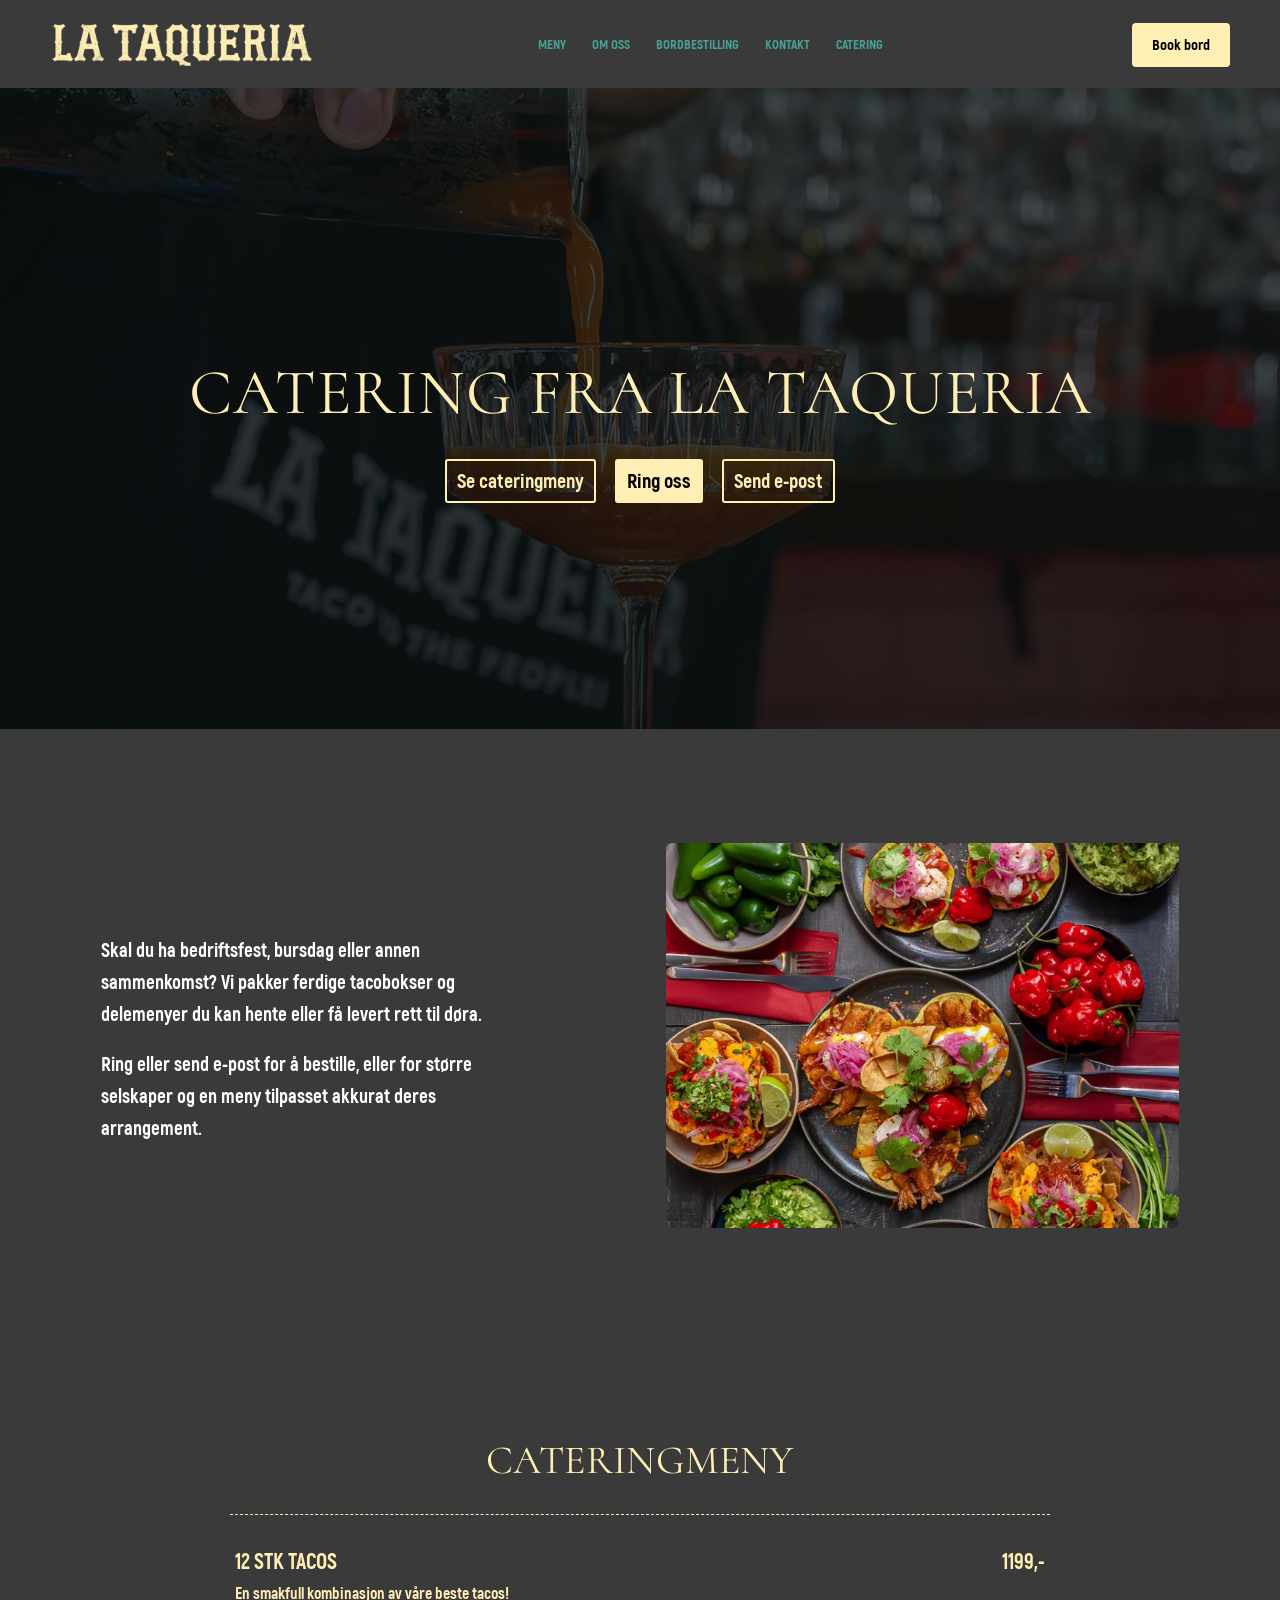
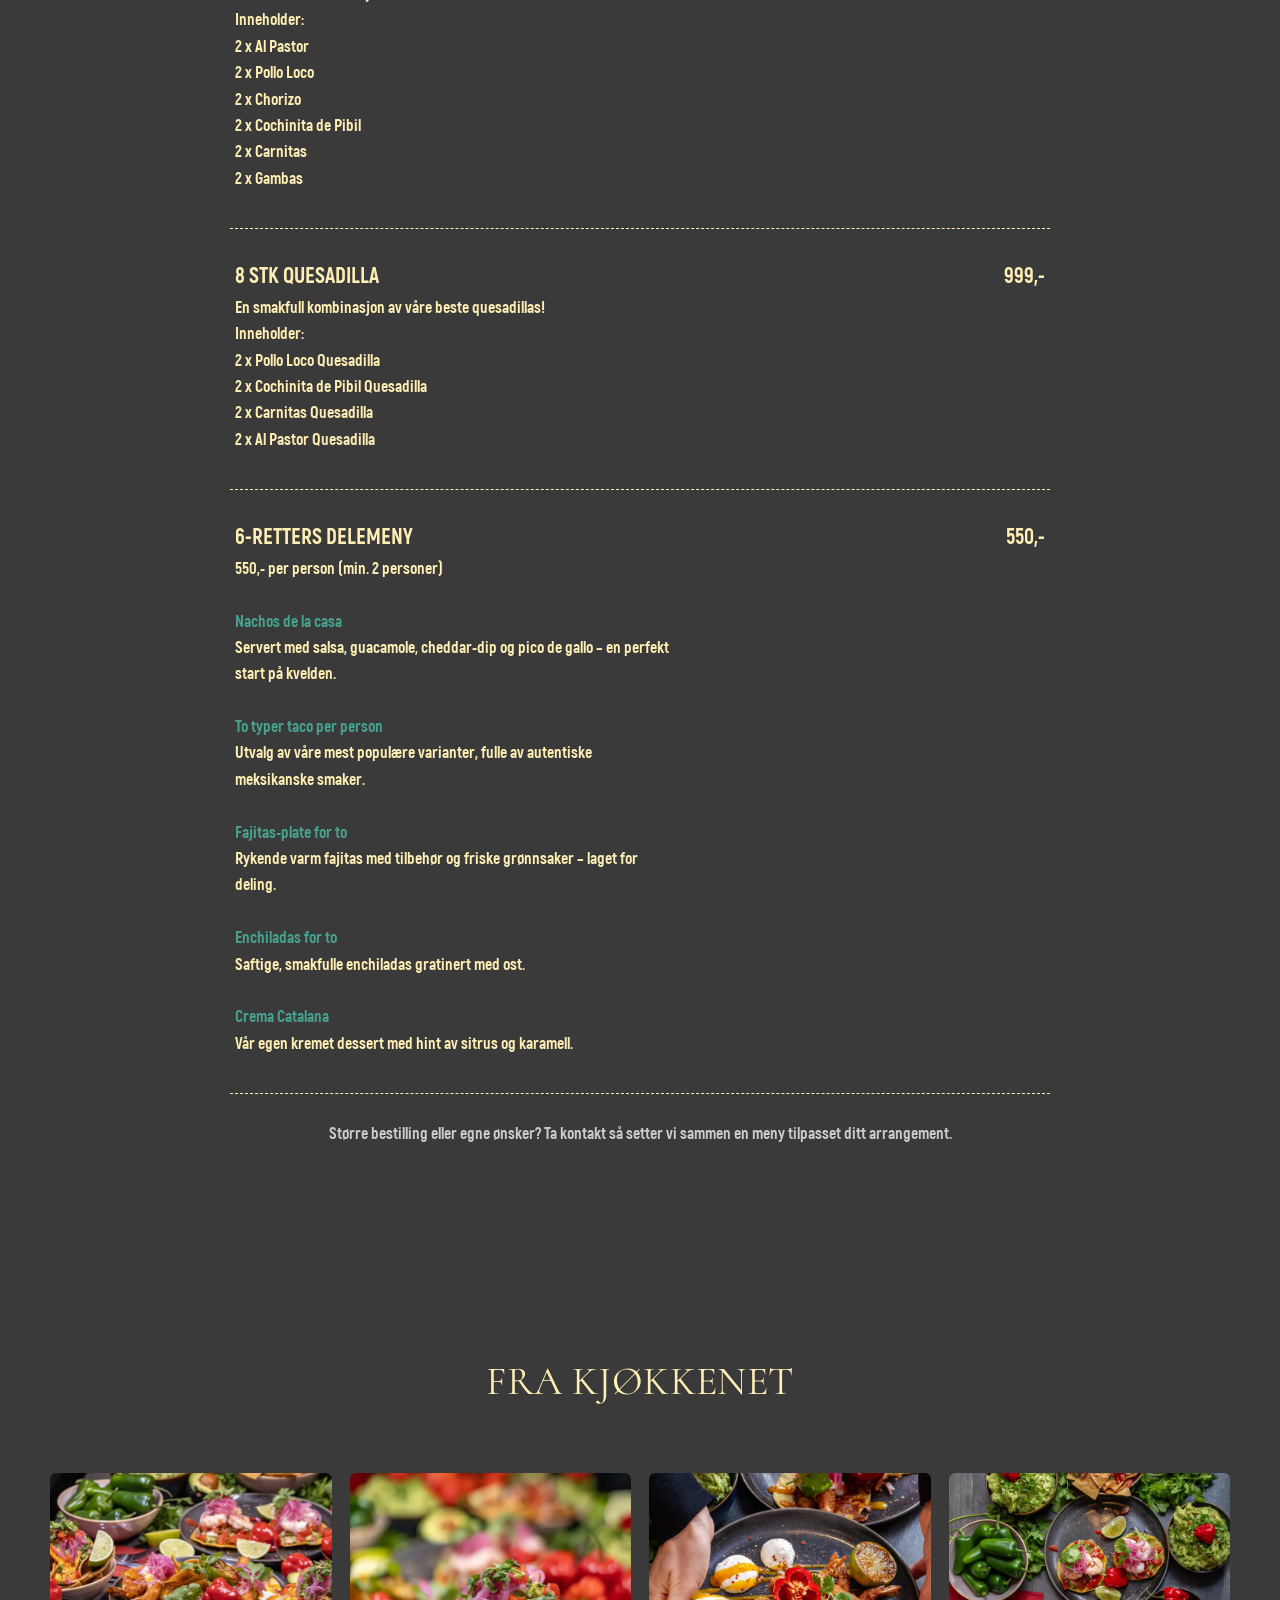
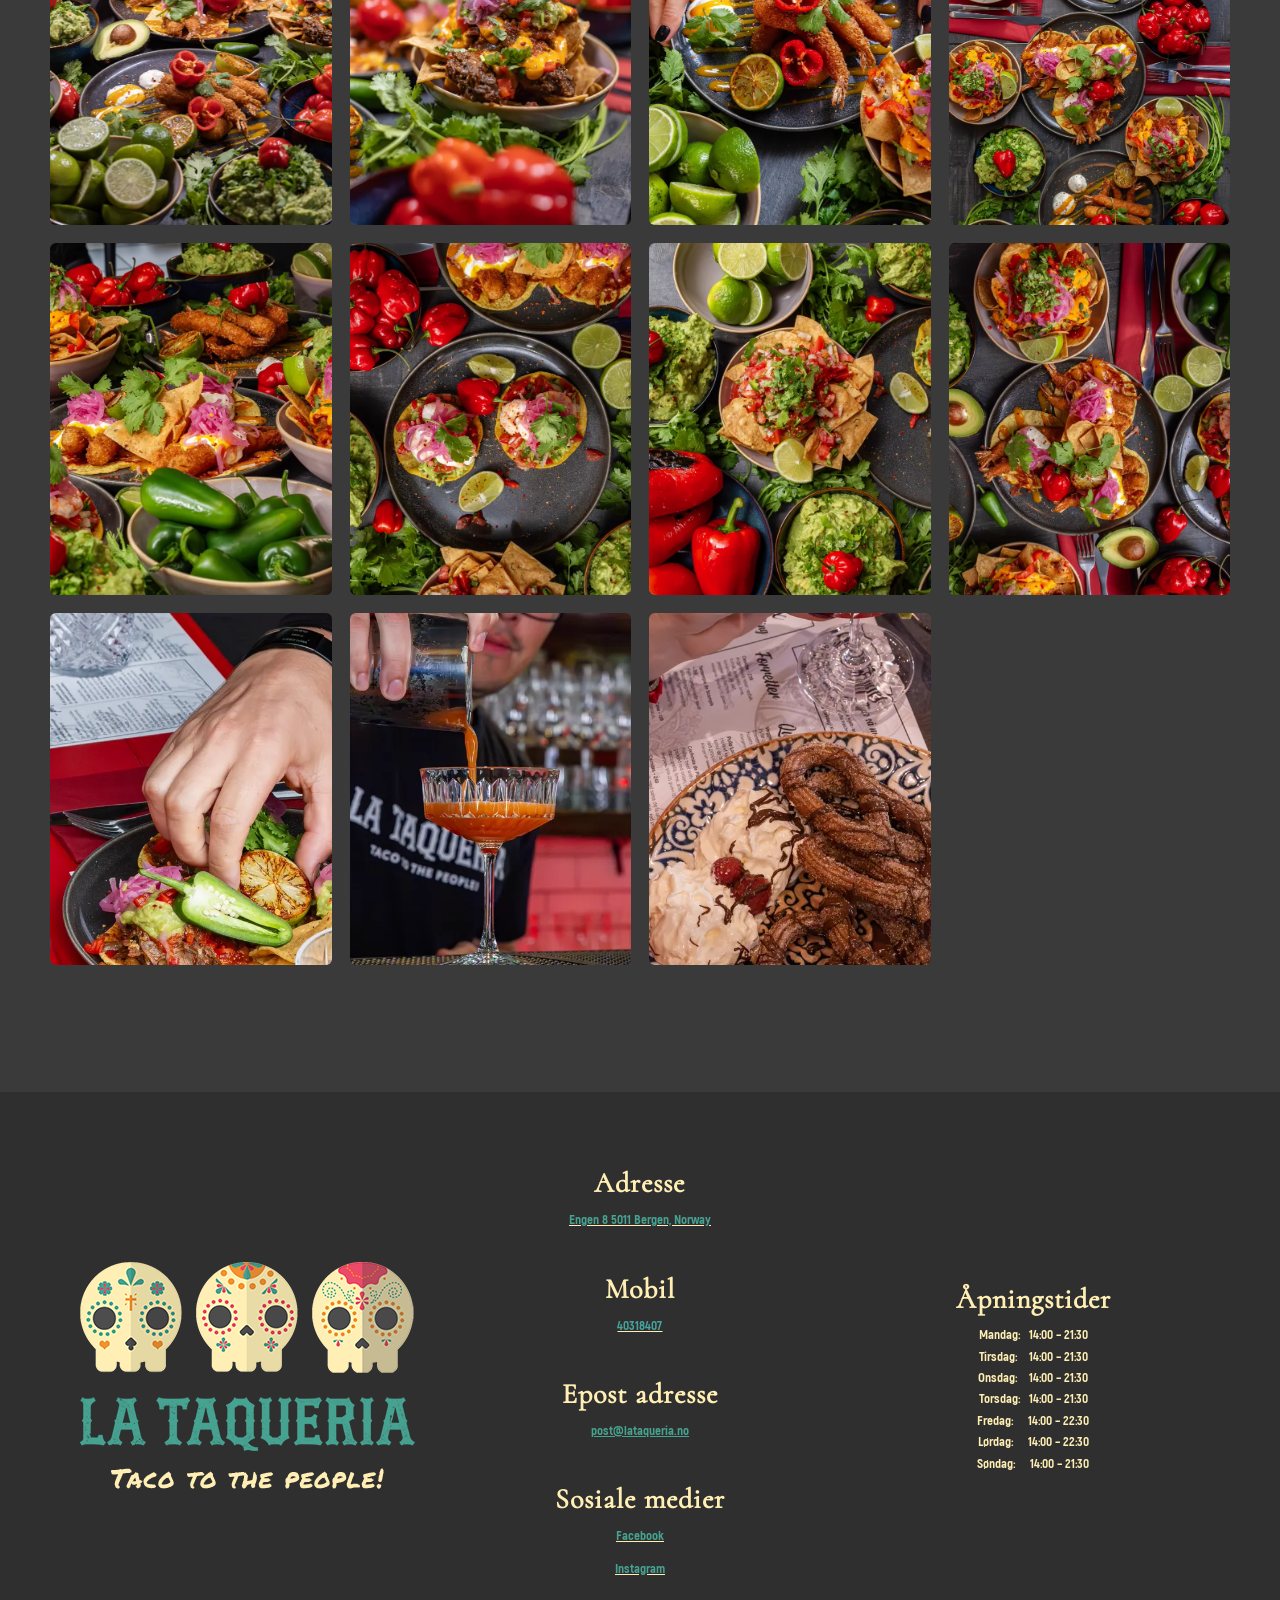
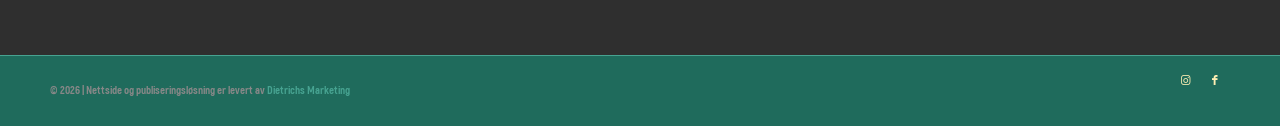
==== commit 269440ed: "Add SEO metadata: JSON-LD, Open Graph tags, and full sitemap Adds Restaurant JSON-LD schema to the h" ====
--- a/catering/index.html
+++ b/catering/index.html
@@ -13,6 +13,7 @@
 
 <!-- Scripts/CSS and wp_head hook -->
 <title>Catering &#8211; La Taqueria</title>
+<meta name="description" content="Catering fra La Taqueria i Bergen – autentiske meksikanske tacobokser og delemenyer til bedriftsfest, bursdag eller bryllup. Hentes eller leveres." />
 <meta name='robots' content='max-image-preview:large' />
 <style id="wp-img-auto-sizes-contain-inline-css">
 img:is([sizes=auto i],[sizes^="auto," i]){contain-intrinsic-size:3000px 1500px}
@@ -75,6 +76,15 @@
 
 <meta name="generator" content="WordPress 7.1" />
 <link rel="canonical" href="https://adriandie.github.io/lataqueria-redesign/catering/" />
+
+<meta property="og:type" content="website" />
+<meta property="og:site_name" content="La Taqueria" />
+<meta property="og:title" content="Catering – La Taqueria" />
+<meta property="og:description" content="Catering fra La Taqueria i Bergen – autentiske meksikanske tacobokser og delemenyer til bedriftsfest, bursdag eller bryllup. Hentes eller leveres." />
+<meta property="og:image" content="https://adriandie.github.io/lataqueria-redesign/images/hero-bg.webp" />
+<meta property="og:url" content="https://adriandie.github.io/lataqueria-redesign/catering/" />
+<meta property="og:locale" content="nb_NO" />
+<meta name="twitter:card" content="summary_large_image" />
 <link rel='shortlink' href='https://adriandie.github.io/lataqueria-redesign/catering/' />
 <link rel="profile" href="https://gmpg.org/xfn/11" />
 <link rel="icon" href="../images/favicon-300x300.png" type="image/png">
--- a/css/enfold_childf51b.css
+++ b/css/enfold_childf51b.css
@@ -13,12 +13,21 @@
      font-weight: 400;
      font-display: auto;
 }
-@font-face { 
+@font-face {
      font-family: 'permanent-marker1';
-     src:    url('../fonts/permanentmarker-regular.ttf') format('truetype');
+     src:    url('../fonts/Cormorant-400-latin.woff2') format('woff2');
      font-style:  normal;
      font-weight: 400;
      font-display: auto;
+     unicode-range: U+0000-00FF, U+0131, U+0152-0153, U+02BB-02BC, U+02C6, U+02DA, U+02DC, U+0304, U+0308, U+0329, U+2000-206F, U+20AC, U+2122, U+2191, U+2193, U+2212, U+2215, U+FEFF, U+FFFD;
+}
+@font-face {
+     font-family: 'permanent-marker1';
+     src:    url('../fonts/Cormorant-400-latin-ext.woff2') format('woff2');
+     font-style:  normal;
+     font-weight: 400;
+     font-display: auto;
+     unicode-range: U+0100-02BA, U+02BD-02C5, U+02C7-02CC, U+02CE-02D7, U+02DD-02FF, U+0304, U+0308, U+0329, U+1D00-1DBF, U+1E00-1E9F, U+1EF2-1EFF, U+2020, U+20A0-20AB, U+20AD-20C0, U+2113, U+2C60-2C7F, U+A720-A7FF;
 }
 
 ::-moz-selection{background-color: #47a391;color: #2f2f2f;}::selection{background-color: #47a391;color: #2f2f2f;}html.html_boxed {background: #ffffff  center center repeat scroll;}.socket_color, .socket_color div, .socket_color header, .socket_color main, .socket_color aside, .socket_color footer, .socket_color article, .socket_color nav, .socket_color section, .socket_color  span, .socket_color  applet, .socket_color object, .socket_color iframe, .socket_color h1, .socket_color h2, .socket_color h3, .socket_color h4, .socket_color h5, .socket_color h6, .socket_color p, .socket_color blockquote, .socket_color pre, .socket_color a, .socket_color abbr, .socket_color acronym, .socket_color address, .socket_color big, .socket_color cite, .socket_color code, .socket_color del, .socket_color dfn, .socket_color em, .socket_color img, .socket_color ins, .socket_color kbd, .socket_color q, .socket_color s, .socket_color samp, .socket_color small, .socket_color strike, .socket_color strong, .socket_color sub, .socket_color sup, .socket_color tt, .socket_color var, .socket_color b, .socket_color u, .socket_color i, .socket_color center, .socket_color dl, .socket_color dt, .socket_color dd, .socket_color ol, .socket_color ul, .socket_color li, .socket_color fieldset, .socket_color form, .socket_color label, .socket_color legend, .socket_color table, .socket_color caption, .socket_color tbody, .socket_color tfoot, .socket_color thead, .socket_color tr, .socket_color th, .socket_color td, .socket_color article, .socket_color aside, .socket_color canvas, .socket_color details, .socket_color embed, .socket_color figure, .socket_color fieldset, .socket_color figcaption, .socket_color footer, .socket_color header, .socket_color hgroup, .socket_color menu, .socket_color nav, .socket_color output, .socket_color ruby, .socket_color section, .socket_color summary, .socket_color time, .socket_color mark, .socket_color audio, .socket_color video, #top .socket_color .pullquote_boxed, .responsive #top .socket_color .avia-testimonial, .responsive #top.avia-blank #main .socket_color.container_wrap:first-child, #top .socket_color.fullsize .template-blog .post_delimiter, .socket_color .related_posts.av-related-style-full a{border-color:#47a391;}.socket_color .rounded-container, #top .socket_color .pagination a:hover, .socket_color .small-preview, .socket_color .fallback-post-type-icon{background:#ffefb4;color:#2f2f2f;}.socket_color .av-default-color, #top .socket_color .av-force-default-color, .socket_color .av-catalogue-item, .socket_color .wp-playlist-item .wp-playlist-caption, .socket_color .wp-playlist{color: #ffefb4;}.socket_color , .socket_color .site-background, .socket_color .first-quote,  .socket_color .related_image_wrap, .socket_color .gravatar img  .socket_color .hr_content, .socket_color .news-thumb, .socket_color .post-format-icon, .socket_color .ajax_controlls a, .socket_color .tweet-text.avatar_no, .socket_color .toggler, .socket_color .toggler.activeTitle:hover, .socket_color #js_sort_items, .socket_color.inner-entry, .socket_color .grid-entry-title, .socket_color .related-format-icon,  .grid-entry .socket_color .avia-arrow, .socket_color .avia-gallery-big, .socket_color .avia-gallery-big, .socket_color .avia-gallery img, .socket_color .grid-content, .socket_color .av-share-box ul, #top .socket_color .av-related-style-full .related-format-icon, .socket_color .related_posts.av-related-style-full a:hover, .socket_color.avia-fullwidth-portfolio .pagination .current,  .socket_color.avia-fullwidth-portfolio .pagination a, .socket_color .av-hotspot-fallback-tooltip-inner, .socket_color .av-hotspot-fallback-tooltip-count{background-color:#2f2f2f;color: #ffefb4;}.socket_color .avia-curtain-reveal-overlay{background: #2f2f2f;}.socket_color .heading-color, .socket_color a.iconbox_icon:hover, .socket_color h1, .socket_color h2, .socket_color h3, .socket_color h4, .socket_color h5, .socket_color h6, .socket_color .sidebar .current_page_item>a, .socket_color .sidebar .current-menu-item>a, .socket_color .pagination .current, .socket_color .pagination a:hover, .socket_color strong.avia-testimonial-name, .socket_color .heading, .socket_color .toggle_content strong, .socket_color .toggle_content strong a, .socket_color .tab_content strong, .socket_color .tab_content strong a , .socket_color .asc_count, .socket_color .avia-testimonial-content strong, .socket_color div .news-headline, #top .socket_color .av-related-style-full .av-related-title, .socket_color .av-default-style .av-countdown-cell-inner .av-countdown-time, .socket_color .wp-playlist-item-meta.wp-playlist-item-title, #top .socket_color .av-no-image-slider h2 a, .socket_color .av-small-bar .avia-progress-bar .progressbar-title-wrap{    color:#ffffff;}.socket_color .meta-color, .socket_color .sidebar, .socket_color .sidebar a, .socket_color .minor-meta, .socket_color .minor-meta a, .socket_color .text-sep, .socket_color blockquote, .socket_color .post_nav a, .socket_color .comment-text, .socket_color .side-container-inner, .socket_color .news-time, .socket_color .pagination a, .socket_color .pagination span,  .socket_color .tweet-text.avatar_no .tweet-time, #top .socket_color .extra-mini-title, .socket_color .team-member-job-title, .socket_color .team-social a, .socket_color #js_sort_items a, .grid-entry-excerpt, .socket_color .avia-testimonial-subtitle, .socket_color .commentmetadata a,.socket_color .social_bookmarks a, .socket_color .meta-heading>*, .socket_color .slide-meta, .socket_color .slide-meta a, .socket_color .taglist, .socket_color .taglist a, .socket_color .phone-info, .socket_color .phone-info a, .socket_color .av-sort-by-term a, .socket_color .av-magazine-time, .socket_color .av-magazine .av-magazine-entry-icon, .socket_color .av-catalogue-content, .socket_color .wp-playlist-item-length, .html_modern-blog #top div .socket_color .blog-categories a, .html_modern-blog #top div .socket_color .blog-categories a:hover{color: #ffefb4;}.socket_color .special-heading-inner-border{ border-color: #ffefb4; }.socket_color .meta-heading .special-heading-inner-border{ border-color: #ffefb4; }.socket_color a, .socket_color .widget_first, .socket_color strong, .socket_color b, .socket_color b a, .socket_color strong a, .socket_color #js_sort_items a:hover, .socket_color #js_sort_items a.active_sort, .socket_color .av-sort-by-term a.active_sort, .socket_color .special_amp, .socket_color .taglist a.activeFilter, .socket_color #commentform .required, #top .socket_color .av-no-color.av-icon-style-border a.av-icon-char, .html_elegant-blog #top .socket_color .blog-categories a, .html_elegant-blog #top .socket_color .blog-categories a:hover{color:#47a391;}.socket_color a:hover, .socket_color h1 a:hover, .socket_color h2 a:hover, .socket_color h3 a:hover, .socket_color h4 a:hover, .socket_color h5 a:hover, .socket_color h6 a:hover,  .socket_color .template-search  a.news-content:hover, .socket_color .wp-playlist-item .wp-playlist-caption:hover{color: #73fbd2;}.socket_color .primary-background, .socket_color .primary-background a, div .socket_color .button, .socket_color #submit, .socket_color input[type='submit'], .socket_color .small-preview:hover, .socket_color .avia-menu-fx, .socket_color .avia-menu-fx .avia-arrow, .socket_color.iconbox_top .iconbox_icon, .socket_color .iconbox_top a.iconbox_icon:hover, .socket_color .avia-data-table th.avia-highlight-col, .socket_color .avia-color-theme-color, .socket_color .avia-color-theme-color:hover, .socket_color .image-overlay .image-overlay-inside:before, .socket_color .comment-count, .socket_color .av_dropcap2, .socket_color .av-colored-style .av-countdown-cell-inner, .responsive #top .socket_color .av-open-submenu.av-subnav-menu > li > a:hover, #top .socket_color .av-open-submenu.av-subnav-menu li > ul a:hover{background-color: #47a391;color:#ffffff;border-color:#258170;}#top #wrap_all .socket_color .av-menu-button-colored > a .avia-menu-text{background-color: #47a391;color:#ffffff;border-color:#47a391;}#top #wrap_all .socket_color .av-menu-button-colored > a .avia-menu-text:after{background-color:#258170;}#top .socket_color .mobile_menu_toggle{color: #47a391;background:#2f2f2f;}#top .socket_color .av-menu-mobile-active .av-subnav-menu > li > a:before{color: #47a391;}#top .socket_color .av-open-submenu.av-subnav-menu > li > a:hover:before{color: #2f2f2f;}.socket_color .button:hover, .socket_color .ajax_controlls a:hover, .socket_color #submit:hover, .socket_color .big_button:hover, .socket_color .contentSlideControlls a:hover, .socket_color #submit:hover , .socket_color input[type='submit']:hover{background-color: #73fbd2;color:#2f2f2f;border-color:#51d9b0;}.socket_color .avia-toc-style-elegant a.avia-toc-level-0:last-child:after, .socket_color .avia-toc-style-elegant a:first-child:after, .socket_color .avia-toc-style-elegant a.avia-toc-level-0:after {background-color:#2f2f2f; border-color: #73fbd2 }.socket_color .avia-toc-style-elegant a:first-child span:after, .socket_color .avia-toc-style-elegant a.avia-toc-level-0 span:after {background-color:#2f2f2f;}.socket_color .avia-toc-style-elegant a:first-child:hover span:after, .socket_color .avia-toc-style-elegant a.avia-toc-level-0:hover span:after {border-color: #73fbd2}.socket_color .avia-toc-style-elegant a:before{border-color: #47a391}.socket_color .avia-toc-style-elegant a:first-child:after, .socket_color .avia-toc-style-elegant a.avia-toc-level-0:after {border-color: #73fbd2; background-color: #2f2f2f;}.socket_color .avia-toc-style-elegant a:last-child:after{ background-color:#47a391;}.socket_color .timeline-bullet{background-color:#47a391;border-color: #2f2f2f;}.socket_color table, .socket_color .widget_nav_menu ul:first-child>.current-menu-item, .socket_color .widget_nav_menu ul:first-child>.current_page_item, .socket_color .widget_nav_menu ul:first-child>.current-menu-ancestor, .socket_color .pagination .current, .socket_color .pagination a, .socket_color.iconbox_top .iconbox_content, .socket_color .av_promobox, .socket_color .toggle_content, .socket_color .toggler:hover, #top .socket_color .av-minimal-toggle .toggler, .socket_color .related_posts_default_image, .socket_color .search-result-counter, .socket_color .container_wrap_meta, .socket_color .avia-content-slider .slide-image, .socket_color .avia-slider-testimonials .avia-testimonial-content, .socket_color .avia-testimonial-arrow-wrap .avia-arrow, .socket_color .news-thumb, .socket_color .portfolio-preview-content, .socket_color .portfolio-preview-content .avia-arrow, .socket_color .av-magazine .av-magazine-entry-icon, .socket_color .related_posts.av-related-style-full a, .socket_color .aviaccordion-slide, .socket_color.avia-fullwidth-portfolio .pagination, .socket_color .isotope-item.special_av_fullwidth .av_table_col.portfolio-grid-image, .socket_color .av-catalogue-list li:hover, .socket_color .wp-playlist, .socket_color .avia-slideshow-fixed-height > li, .socket_color .avia-form-success, .socket_color .avia-form-error, .socket_color .av-boxed-grid-style .avia-testimonial{background: #2f2f2f;}#top .socket_color .post_timeline li:hover .timeline-bullet{background-color:#73fbd2;}.socket_color blockquote, .socket_color .avia-bullet, .socket_color .av-no-color.av-icon-style-border a.av-icon-char{border-color:#47a391;}.html_header_top .socket_color .main_menu ul:first-child >li > ul, .html_header_top #top .socket_color .avia_mega_div > .sub-menu{border-top-color:#47a391;}.socket_color .breadcrumb, .socket_color .breadcrumb a, #top .socket_color.title_container .main-title, #top .socket_color.title_container .main-title a{color:#ffefb4;}.socket_color .av-icon-display, #top .socket_color .av-related-style-full a:hover .related-format-icon, .socket_color .av-default-style .av-countdown-cell-inner{background-color:#2f2f2f;color:#ffefb4;}.socket_color .av-masonry-entry:hover .av-icon-display{background-color: #47a391;color:#ffffff;border-color:#258170;}#top .socket_color .av-masonry-entry.format-quote:hover .av-icon-display{color:#47a391;}.socket_color ::-webkit-input-placeholder {color: #ffefb4; }.socket_color ::-moz-placeholder {color: #ffefb4; opacity:1; }.socket_color :-ms-input-placeholder {color: #ffefb4;}.socket_color .header_bg, .socket_color .main_menu ul ul, .socket_color .main_menu .menu ul li a, .socket_color .pointer_arrow_wrap .pointer_arrow, .socket_color .avia_mega_div, .socket_color .av-subnav-menu > li ul, .socket_color .av-subnav-menu a{background-color:#2f2f2f;color: #ffefb4;}.socket_color .main_menu .menu ul li a:hover,.socket_color .main_menu .menu ul li a:focus,.socket_color .av-subnav-menu ul a:hover,.socket_color .av-subnav-menu ul a:focus{background-color:#2f2f2f;}.socket_color .sub_menu>ul>li>a, .socket_color .sub_menu>div>ul>li>a, .socket_color .main_menu ul:first-child > li > a, #top .socket_color .main_menu .menu ul .current_page_item > a, #top .socket_color .main_menu .menu ul .current-menu-item > a , #top .socket_color .sub_menu li ul a{color:#ffefb4;}#top .socket_color .main_menu .menu ul li > a:hover,#top .socket_color .main_menu .menu ul li > a:focus{color:#ffefb4;}.socket_color .av-subnav-menu a:hover,.socket_color .av-subnav-menu a:focus,.socket_color .main_menu ul:first-child > li a:hover,.socket_color .main_menu ul:first-child > li a:focus,.socket_color .main_menu ul:first-child > li.current-menu-item > a,.socket_color .main_menu ul:first-child > li.current_page_item > a,.socket_color .main_menu ul:first-child > li.active-parent-item > a{color:#ffefb4;}#top .socket_color .main_menu .menu .avia_mega_div ul .current-menu-item > a{color:#47a391;}.socket_color .sub_menu > ul > li > a:hover,.socket_color .sub_menu > ul > li > a:focus,.socket_color .sub_menu > div > ul > li > a:hover,.socket_color .sub_menu > div > ul > li > a:focus{color:#ffefb4;}#top .socket_color .sub_menu ul li a:hover,#top .socket_color .sub_menu ul li a:focus,.socket_color .sub_menu ul:first-child > li.current-menu-item > a,.socket_color .sub_menu ul:first-child > li.current_page_item > a,.socket_color .sub_menu ul:first-child > li.active-parent-item > a{color:#ffefb4;}.socket_color .sub_menu li ul a, .socket_color #payment, .socket_color .sub_menu ul li, .socket_color .sub_menu ul,#top .socket_color .sub_menu li li a:hover,#top .socket_color .sub_menu li li a:focus{background-color: #2f2f2f;}.socket_color#header .avia_mega_div > .sub-menu.avia_mega_hr, .html_bottom_nav_header.html_logo_center #top #menu-item-search>a{border-color: #47a391;}#top .socket_color .widget_pages ul li a:focus,#top .socket_color .widget_nav_menu ul li a:focus{color: #73fbd2;}@media only screen and (max-width: 767px) {#top #wrap_all .av_header_transparency{background-color:#2f2f2f;color: #ffefb4;border-color: #47a391;}}@media only screen and (max-width: 989px) {.html_mobile_menu_tablet #top #wrap_all .av_header_transparency{background-color:#2f2f2f;color: #ffefb4;border-color: #47a391;}}.socket_color .avia-tt, .socket_color .avia-tt .avia-arrow, .socket_color .avia-tt .avia-arrow{background-color: #2f2f2f;color: #ffefb4;}.socket_color .av_ajax_search_image{background-color: #47a391;color:#2f2f2f;}.socket_color .ajax_search_excerpt{color: #ffefb4;}.socket_color .av_ajax_search_title{color: #ffffff;}.socket_color .ajax_load{background-color:#47a391;}.socket_color .av_searchsubmit_wrapper{background-color:#47a391;}#top .socket_color .avia-color-theme-color{color: #ffffff;border-color: #258170;}.socket_color .avia-color-theme-color-subtle{background-color:#2f2f2f;color: #ffefb4;}.socket_color .avia-color-theme-color-subtle:hover{background-color:#2f2f2f;color: #ffffff;}#top .socket_color .avia-color-theme-color-highlight{color: #ffffff;border-color: #73fbd2;background-color: #73fbd2;}#top .socket_color .avia-font-color-theme-color,#top .socket_color .avia-font-color-theme-color-hover:hover{color: #ffffff;}.socket_color .avia-font-color-theme-color-subtle{color: #ffefb4;}.socket_color .avia-font-color-theme-color-subtle-hover:hover{color: #ffffff;}#top .socket_color .avia-font-color-theme-color-highlight,#top .socket_color .avia-font-color-theme-color-highlight-hover:hover{color: #ffffff;}.socket_color .avia-icon-list .iconlist_icon{background-color:#369280;}.socket_color .avia-icon-list .iconlist-timeline{border-color:#47a391;}.socket_color .iconlist_content{color:#ffefb4;}.socket_color .avia-timeline .milestone_icon{background-color:#369280;}.socket_color .avia-timeline .milestone_inner{background-color:#369280;}.socket_color .avia-timeline{border-color:#369280;}.socket_color .av-milestone-icon-wrap:after{border-color:#369280;}.socket_color .avia-timeline .av-milestone-date {color:#036050;}.socket_color .avia-timeline .av-milestone-date span{background-color:#369280;}.socket_color .avia-timeline-horizontal .av-milestone-content-wrap footer{background-color:#369280;}.socket_color .av-timeline-nav a{background-color:#369280;}#top .socket_color .input-text, #top .socket_color input[type='text'], #top .socket_color input[type='input'], #top .socket_color input[type='password'], #top .socket_color input[type='email'], #top .socket_color input[type='number'], #top .socket_color input[type='url'], #top .socket_color input[type='tel'], #top .socket_color input[type='search'], #top .socket_color textarea, #top .socket_color select{border-color:#47a391;background-color: #2f2f2f;color:#ffefb4;}#top .socket_color .invers-color .input-text, #top .socket_color .invers-color input[type='text'], #top .socket_color .invers-color input[type='input'], #top .socket_color .invers-color input[type='password'], #top .socket_color .invers-color input[type='email'], #top .socket_color .invers-color input[type='number'], #top .socket_color .invers-color input[type='url'], #top .socket_color .invers-color input[type='tel'], #top .socket_color .invers-color input[type='search'], #top .socket_color .invers-color textarea, #top .socket_color .invers-color select{background-color: #2f2f2f;}.socket_color .required{color:#47a391;}.socket_color .av-masonry{background-color: #1e1e1e; }.socket_color .av-masonry-pagination, .socket_color .av-masonry-pagination:hover, .socket_color .av-masonry-outerimage-container{background-color: #2f2f2f;}.socket_color .container .av-inner-masonry-content, #top .socket_color .container .av-masonry-load-more, #top .socket_color .container .av-masonry-sort, .socket_color .container .av-masonry-entry .avia-arrow{background-color: #2f2f2f;} .socket_color .hr-short .hr-inner-style,  .socket_color .hr-short .hr-inner{background-color: #2f2f2f;}div  .socket_color .tabcontainer .active_tab_content, div .socket_color .tabcontainer  .active_tab{background-color: #2f2f2f;color:#ffefb4;}.responsive.js_active #top .socket_color .avia_combo_widget .top_tab .tab{border-top-color:#47a391;}.socket_color .template-archives  .tabcontainer a, #top .socket_color .tabcontainer .tab:hover, #top .socket_color .tabcontainer .tab.active_tab{color:#ffefb4;} .socket_color .template-archives .tabcontainer a:hover{color:#73fbd2;}.socket_color .sidebar_tab_icon {background-color: #47a391;}#top .socket_color .sidebar_active_tab .sidebar_tab_icon {background-color: #47a391;}.socket_color .sidebar_tab:hover .sidebar_tab_icon {background-color: #73fbd2;}.socket_color .sidebar_tab, .socket_color .tabcontainer .tab{color: #ffefb4;}.socket_color div .sidebar_active_tab , div  .socket_color .tabcontainer.noborder_tabs .active_tab_content, div .socket_color .tabcontainer.noborder_tabs  .active_tab{color: #ffefb4;background-color: #2f2f2f;}#top .avia-smallarrow-slider  .avia-slideshow-dots a{background-color: #2f2f2f;}#top .socket_color .avia-smallarrow-slider  .avia-slideshow-dots a.active, #top .socket_color .avia-smallarrow-slider  .avia-slideshow-dots a:hover{background-color: #ffefb4;}@media only screen and (max-width: 767px) {.responsive #top .socket_color .tabcontainer .active_tab{ background-color: #73fbd2; color:#ffffff; } /*hard coded white to match the icons beside which are also white*/.responsive #top .socket_color .tabcontainer{border-color:#47a391;}.responsive #top .socket_color .active_tab_content{background-color: #2f2f2f;}}.socket_color tr:nth-child(even), .socket_color .avia-data-table .avia-heading-row .avia-desc-col, .socket_color .avia-data-table .avia-highlight-col, .socket_color .pricing-table>li:nth-child(even), body .socket_color .pricing-table.avia-desc-col li, #top .socket_color  .avia-data-table.avia_pricing_minimal th{background-color:#2f2f2f;color: #ffefb4;}.socket_color table caption, .socket_color tr:nth-child(even), .socket_color .pricing-table>li:nth-child(even), #top .socket_color  .avia-data-table.avia_pricing_minimal td{color: #ffefb4;}.socket_color tr:nth-child(odd), .socket_color .pricing-table>li:nth-child(odd), .socket_color .pricing-extra{background: #2f2f2f;}.socket_color .pricing-table li.avia-pricing-row, .socket_color .pricing-table li.avia-heading-row, .socket_color .pricing-table li.avia-pricing-row .pricing-extra{background-color: #47a391;color:#ffffff;border-color:#69c5b3;}.socket_color .pricing-table li.avia-heading-row, .socket_color .pricing-table li.avia-heading-row .pricing-extra{background-color: #58b4a2;color:#ffffff;border-color:#69c5b3;}.socket_color  .pricing-table.avia-desc-col .avia-heading-row, .socket_color  .pricing-table.avia-desc-col .avia-pricing-row{border-color:#47a391;}.socket_color .theme-color-bar .bar{background: #47a391;}.socket_color .mejs-controls .mejs-time-rail .mejs-time-current, .socket_color .mejs-controls .mejs-volume-button .mejs-volume-slider .mejs-volume-current, .socket_color .mejs-controls .mejs-horizontal-volume-slider .mejs-horizontal-volume-current, .socket_color .button.av-sending-button, .socket_color .av-striped-bar .theme-color-bar .bar{background: #47a391;}body .socket_color .mejs-controls .mejs-time-rail .mejs-time-float {background: #47a391;color: #fff;}body .socket_color .mejs-controls .mejs-time-rail .mejs-time-float-corner {border: solid 4px #47a391;border-color: #47a391 transparent transparent transparent;}.socket_color .progress{background-color:#2f2f2f;}.socket_color .av_searchform_element_results .av_ajax_search_entry,.socket_color .av_searchform_element_results .av_ajax_search_title,.socket_color.av_searchform_element_results .av_ajax_search_entry,.socket_color.av_searchform_element_results .av_ajax_search_title{color: #47a391;}.socket_color .av_searchform_element_results .ajax_search_excerpt,.socket_color.av_searchform_element_results .ajax_search_excerpt{color: #ffefb4;}.socket_color .av_searchform_element_results .av_ajax_search_image,.socket_color.av_searchform_element_results .av_ajax_search_image{color: #ffefb4;} .socket_color .button.av-sending-button{background: #73fbd2;background-image:-webkit-linear-gradient(-45deg, #73fbd2 25%, #84fce3 25%, #84fce3 50%, #73fbd2 50%, #73fbd2 75%, #84fce3 75%, #84fce3);background-image:      -moz-linear-gradient(-45deg, #73fbd2 25%, #84fce3 25%, #84fce3 50%, #73fbd2 50%, #73fbd2 75%, #84fce3 75%, #84fce3);background-image:           linear-gradient(-45deg, #73fbd2 25%, #84fce3 25%, #84fce3 50%, #73fbd2 50%, #73fbd2 75%, #84fce3 75%, #84fce3);border-color:#73fbd2;}.socket_color span.bbp-admin-links a{color: #47a391;}.socket_color span.bbp-admin-links a:hover{color: #73fbd2;}#top .socket_color .bbp-reply-content, #top .socket_color .bbp-topic-content, #top .socket_color .bbp-body .super-sticky .page-numbers, #top .socket_color .bbp-body .sticky .page-numbers, #top .socket_color .bbp-pagination-links a:hover, #top .socket_color .bbp-pagination-links span.current{ background:#2f2f2f; }#top .socket_color .bbp-topics .bbp-header, #top .socket_color .bbp-topics .bbp-header, #top .socket_color .bbp-forums .bbp-header, #top .socket_color .bbp-topics-front ul.super-sticky, #top .socket_color .bbp-topics ul.super-sticky, #top .socket_color .bbp-topics ul.sticky, #top .socket_color .bbp-forum-content ul.sticky, #top .socket_color .bbp-body .page-numbers{background-color:#2f2f2f;}#top .socket_color .bbp-meta, #top .socket_color .bbp-author-role, #top .socket_color .bbp-author-ip, #top .socket_color .bbp-pagination-count, #top .socket_color .bbp-topics .bbp-body .bbp-topic-title:before{color: #ffefb4;}#top .socket_color .bbp-admin-links{color:#47a391;}.socket_color #bbpress-forums li.bbp-body ul.forum, .socket_color #bbpress-forums li.bbp-body ul.topic,.avia_transform .socket_color .bbp-replies .bbp-reply-author:before,.avia_transform .forum-search .socket_color .bbp-reply-author:before,.avia_transform .forum-search .socket_color .bbp-topic-author:before{background-color:#2f2f2f;border-color:#47a391;}#top .socket_color .bbp-author-name{color:#ffffff;}.socket_color .widget_display_stats dt, .socket_color .widget_display_stats dd{background-color:#2f2f2f;}.socket_color dropcap2, .socket_color dropcap3, .socket_color avia_button, .socket_color avia_button:hover, .socket_color .on-primary-color, .socket_color .on-primary-color:hover{color: #ffffff;}html, #scroll-top-link, #av-cookie-consent-badge{ background-color: #2f2f2f; }#scroll-top-link, #av-cookie-consent-badge{ color: #ffefb4; border:1px solid #47a391; }.footer_color, .footer_color div, .footer_color header, .footer_color main, .footer_color aside, .footer_color footer, .footer_color article, .footer_color nav, .footer_color section, .footer_color  span, .footer_color  applet, .footer_color object, .footer_color iframe, .footer_color h1, .footer_color h2, .footer_color h3, .footer_color h4, .footer_color h5, .footer_color h6, .footer_color p, .footer_color blockquote, .footer_color pre, .footer_color a, .footer_color abbr, .footer_color acronym, .footer_color address, .footer_color big, .footer_color cite, .footer_color code, .footer_color del, .footer_color dfn, .footer_color em, .footer_color img, .footer_color ins, .footer_color kbd, .footer_color q, .footer_color s, .footer_color samp, .footer_color small, .footer_color strike, .footer_color strong, .footer_color sub, .footer_color sup, .footer_color tt, .footer_color var, .footer_color b, .footer_color u, .footer_color i, .footer_color center, .footer_color dl, .footer_color dt, .footer_color dd, .footer_color ol, .footer_color ul, .footer_color li, .footer_color fieldset, .footer_color form, .footer_color label, .footer_color legend, .footer_color table, .footer_color caption, .footer_color tbody, .footer_color tfoot, .footer_color thead, .footer_color tr, .footer_color th, .footer_color td, .footer_color article, .footer_color aside, .footer_color canvas, .footer_color details, .footer_color embed, .footer_color figure, .footer_color fieldset, .footer_color figcaption, .footer_color footer, .footer_color header, .footer_color hgroup, .footer_color menu, .footer_color nav, .footer_color output, .footer_color ruby, .footer_color section, .footer_color summary, .footer_color time, .footer_color mark, .footer_color audio, .footer_color video, #top .footer_color .pullquote_boxed, .responsive #top .footer_color .avia-testimonial, .responsive #top.avia-blank #main .footer_color.container_wrap:first-child, #top .footer_color.fullsize .template-blog .post_delimiter, .footer_color .related_posts.av-related-style-full a{border-color:#47a391;}.footer_color .rounded-container, #top .footer_color .pagination a:hover, .footer_color .small-preview, .footer_color .fallback-post-type-icon{background:#ffefb4;color:#2f2f2f;}.footer_color .av-default-color, #top .footer_color .av-force-default-color, .footer_color .av-catalogue-item, .footer_color .wp-playlist-item .wp-playlist-caption, .footer_color .wp-playlist{color: #ffefb4;}.footer_color , .footer_color .site-background, .footer_color .first-quote,  .footer_color .related_image_wrap, .footer_color .gravatar img  .footer_color .hr_content, .footer_color .news-thumb, .footer_color .post-format-icon, .footer_color .ajax_controlls a, .footer_color .tweet-text.avatar_no, .footer_color .toggler, .footer_color .toggler.activeTitle:hover, .footer_color #js_sort_items, .footer_color.inner-entry, .footer_color .grid-entry-title, .footer_color .related-format-icon,  .grid-entry .footer_color .avia-arrow, .footer_color .avia-gallery-big, .footer_color .avia-gallery-big, .footer_color .avia-gallery img, .footer_color .grid-content, .footer_color .av-share-box ul, #top .footer_color .av-related-style-full .related-format-icon, .footer_color .related_posts.av-related-style-full a:hover, .footer_color.avia-fullwidth-portfolio .pagination .current,  .footer_color.avia-fullwidth-portfolio .pagination a, .footer_color .av-hotspot-fallback-tooltip-inner, .footer_color .av-hotspot-fallback-tooltip-count{background-color:#2f2f2f;color: #ffefb4;}.footer_color .avia-curtain-reveal-overlay{background: #2f2f2f;}.footer_color .heading-color, .footer_color a.iconbox_icon:hover, .footer_color h1, .footer_color h2, .footer_color h3, .footer_color h4, .footer_color h5, .footer_color h6, .footer_color .sidebar .current_page_item>a, .footer_color .sidebar .current-menu-item>a, .footer_color .pagination .current, .footer_color .pagination a:hover, .footer_color strong.avia-testimonial-name, .footer_color .heading, .footer_color .toggle_content strong, .footer_color .toggle_content strong a, .footer_color .tab_content strong, .footer_color .tab_content strong a , .footer_color .asc_count, .footer_color .avia-testimonial-content strong, .footer_color div .news-headline, #top .footer_color .av-related-style-full .av-related-title, .footer_color .av-default-style .av-countdown-cell-inner .av-countdown-time, .footer_color .wp-playlist-item-meta.wp-playlist-item-title, #top .footer_color .av-no-image-slider h2 a, .footer_color .av-small-bar .avia-progress-bar .progressbar-title-wrap{    color:#47a391;}.footer_color .meta-color, .footer_color .sidebar, .footer_color .sidebar a, .footer_color .minor-meta, .footer_color .minor-meta a, .footer_color .text-sep, .footer_color blockquote, .footer_color .post_nav a, .footer_color .comment-text, .footer_color .side-container-inner, .footer_color .news-time, .footer_color .pagination a, .footer_color .pagination span,  .footer_color .tweet-text.avatar_no .tweet-time, #top .footer_color .extra-mini-title, .footer_color .team-member-job-title, .footer_color .team-social a, .footer_color #js_sort_items a, .grid-entry-excerpt, .footer_color .avia-testimonial-subtitle, .footer_color .commentmetadata a,.footer_color .social_bookmarks a, .footer_color .meta-heading>*, .footer_color .slide-meta, .footer_color .slide-meta a, .footer_color .taglist, .footer_color .taglist a, .footer_color .phone-info, .footer_color .phone-info a, .footer_color .av-sort-by-term a, .footer_color .av-magazine-time, .footer_color .av-magazine .av-magazine-entry-icon, .footer_color .av-catalogue-content, .footer_color .wp-playlist-item-length, .html_modern-blog #top div .footer_color .blog-categories a, .html_modern-blog #top div .footer_color .blog-categories a:hover{color: #ffefb4;}.footer_color .special-heading-inner-border{ border-color: #ffefb4; }.footer_color .meta-heading .special-heading-inner-border{ border-color: #ffefb4; }.footer_color a, .footer_color .widget_first, .footer_color strong, .footer_color b, .footer_color b a, .footer_color strong a, .footer_color #js_sort_items a:hover, .footer_color #js_sort_items a.active_sort, .footer_color .av-sort-by-term a.active_sort, .footer_color .special_amp, .footer_color .taglist a.activeFilter, .footer_color #commentform .required, #top .footer_color .av-no-color.av-icon-style-border a.av-icon-char, .html_elegant-blog #top .footer_color .blog-categories a, .html_elegant-blog #top .footer_color .blog-categories a:hover{color:#ffefb4;}.footer_color a:hover, .footer_color h1 a:hover, .footer_color h2 a:hover, .footer_color h3 a:hover, .footer_color h4 a:hover, .footer_color h5 a:hover, .footer_color h6 a:hover,  .footer_color .template-search  a.news-content:hover, .footer_color .wp-playlist-item .wp-playlist-caption:hover{color: #ffefb4;}.footer_color .primary-background, .footer_color .primary-background a, div .footer_color .button, .footer_color #submit, .footer_color input[type='submit'], .footer_color .small-preview:hover, .footer_color .avia-menu-fx, .footer_color .avia-menu-fx .avia-arrow, .footer_color.iconbox_top .iconbox_icon, .footer_color .iconbox_top a.iconbox_icon:hover, .footer_color .avia-data-table th.avia-highlight-col, .footer_color .avia-color-theme-color, .footer_color .avia-color-theme-color:hover, .footer_color .image-overlay .image-overlay-inside:before, .footer_color .comment-count, .footer_color .av_dropcap2, .footer_color .av-colored-style .av-countdown-cell-inner, .responsive #top .footer_color .av-open-submenu.av-subnav-menu > li > a:hover, #top .footer_color .av-open-submenu.av-subnav-menu li > ul a:hover{background-color: #ffefb4;color:#2f2f2f;border-color:#ddcd92;}#top #wrap_all .footer_color .av-menu-button-colored > a .avia-menu-text{background-color: #ffefb4;color:#2f2f2f;border-color:#ffefb4;}#top #wrap_all .footer_color .av-menu-button-colored > a .avia-menu-text:after{background-color:#ddcd92;}#top .footer_color .mobile_menu_toggle{color: #ffefb4;background:#2f2f2f;}#top .footer_color .av-menu-mobile-active .av-subnav-menu > li > a:before{color: #ffefb4;}#top .footer_color .av-open-submenu.av-subnav-menu > li > a:hover:before{color: #2f2f2f;}.footer_color .button:hover, .footer_color .ajax_controlls a:hover, .footer_color #submit:hover, .footer_color .big_button:hover, .footer_color .contentSlideControlls a:hover, .footer_color #submit:hover , .footer_color input[type='submit']:hover{background-color: #ffefb4;color:#2f2f2f;border-color:#ddcd92;}.footer_color .avia-toc-style-elegant a.avia-toc-level-0:last-child:after, .footer_color .avia-toc-style-elegant a:first-child:after, .footer_color .avia-toc-style-elegant a.avia-toc-level-0:after {background-color:#2f2f2f; border-color: #ffefb4 }.footer_color .avia-toc-style-elegant a:first-child span:after, .footer_color .avia-toc-style-elegant a.avia-toc-level-0 span:after {background-color:#2f2f2f;}.footer_color .avia-toc-style-elegant a:first-child:hover span:after, .footer_color .avia-toc-style-elegant a.avia-toc-level-0:hover span:after {border-color: #ffefb4}.footer_color .avia-toc-style-elegant a:before{border-color: #47a391}.footer_color .avia-toc-style-elegant a:first-child:after, .footer_color .avia-toc-style-elegant a.avia-toc-level-0:after {border-color: #ffefb4; background-color: #2f2f2f;}.footer_color .avia-toc-style-elegant a:last-child:after{ background-color:#47a391;}.footer_color .timeline-bullet{background-color:#47a391;border-color: #2f2f2f;}.footer_color table, .footer_color .widget_nav_menu ul:first-child>.current-menu-item, .footer_color .widget_nav_menu ul:first-child>.current_page_item, .footer_color .widget_nav_menu ul:first-child>.current-menu-ancestor, .footer_color .pagination .current, .footer_color .pagination a, .footer_color.iconbox_top .iconbox_content, .footer_color .av_promobox, .footer_color .toggle_content, .footer_color .toggler:hover, #top .footer_color .av-minimal-toggle .toggler, .footer_color .related_posts_default_image, .footer_color .search-result-counter, .footer_color .container_wrap_meta, .footer_color .avia-content-slider .slide-image, .footer_color .avia-slider-testimonials .avia-testimonial-content, .footer_color .avia-testimonial-arrow-wrap .avia-arrow, .footer_color .news-thumb, .footer_color .portfolio-preview-content, .footer_color .portfolio-preview-content .avia-arrow, .footer_color .av-magazine .av-magazine-entry-icon, .footer_color .related_posts.av-related-style-full a, .footer_color .aviaccordion-slide, .footer_color.avia-fullwidth-portfolio .pagination, .footer_color .isotope-item.special_av_fullwidth .av_table_col.portfolio-grid-image, .footer_color .av-catalogue-list li:hover, .footer_color .wp-playlist, .footer_color .avia-slideshow-fixed-height > li, .footer_color .avia-form-success, .footer_color .avia-form-error, .footer_color .av-boxed-grid-style .avia-testimonial{background: #2f2f2f;}#top .footer_color .post_timeline li:hover .timeline-bullet{background-color:#ffefb4;}.footer_color blockquote, .footer_color .avia-bullet, .footer_color .av-no-color.av-icon-style-border a.av-icon-char{border-color:#ffefb4;}.html_header_top .footer_color .main_menu ul:first-child >li > ul, .html_header_top #top .footer_color .avia_mega_div > .sub-menu{border-top-color:#ffefb4;}.footer_color .breadcrumb, .footer_color .breadcrumb a, #top .footer_color.title_container .main-title, #top .footer_color.title_container .main-title a{color:#ffefb4;}.footer_color .av-icon-display, #top .footer_color .av-related-style-full a:hover .related-format-icon, .footer_color .av-default-style .av-countdown-cell-inner{background-color:#2f2f2f;color:#ffefb4;}.footer_color .av-masonry-entry:hover .av-icon-display{background-color: #ffefb4;color:#2f2f2f;border-color:#ddcd92;}#top .footer_color .av-masonry-entry.format-quote:hover .av-icon-display{color:#ffefb4;}.footer_color ::-webkit-input-placeholder {color: #ffefb4; }.footer_color ::-moz-placeholder {color: #ffefb4; opacity:1; }.footer_color :-ms-input-placeholder {color: #ffefb4;}.footer_color .header_bg, .footer_color .main_menu ul ul, .footer_color .main_menu .menu ul li a, .footer_color .pointer_arrow_wrap .pointer_arrow, .footer_color .avia_mega_div, .footer_color .av-subnav-menu > li ul, .footer_color .av-subnav-menu a{background-color:#2f2f2f;color: #ffefb4;}.footer_color .main_menu .menu ul li a:hover,.footer_color .main_menu .menu ul li a:focus,.footer_color .av-subnav-menu ul a:hover,.footer_color .av-subnav-menu ul a:focus{background-color:#2f2f2f;}.footer_color .sub_menu>ul>li>a, .footer_color .sub_menu>div>ul>li>a, .footer_color .main_menu ul:first-child > li > a, #top .footer_color .main_menu .menu ul .current_page_item > a, #top .footer_color .main_menu .menu ul .current-menu-item > a , #top .footer_color .sub_menu li ul a{color:#ffefb4;}#top .footer_color .main_menu .menu ul li > a:hover,#top .footer_color .main_menu .menu ul li > a:focus{color:#ffefb4;}.footer_color .av-subnav-menu a:hover,.footer_color .av-subnav-menu a:focus,.footer_color .main_menu ul:first-child > li a:hover,.footer_color .main_menu ul:first-child > li a:focus,.footer_color .main_menu ul:first-child > li.current-menu-item > a,.footer_color .main_menu ul:first-child > li.current_page_item > a,.footer_color .main_menu ul:first-child > li.active-parent-item > a{color:#ffefb4;}#top .footer_color .main_menu .menu .avia_mega_div ul .current-menu-item > a{color:#ffefb4;}.footer_color .sub_menu > ul > li > a:hover,.footer_color .sub_menu > ul > li > a:focus,.footer_color .sub_menu > div > ul > li > a:hover,.footer_color .sub_menu > div > ul > li > a:focus{color:#ffefb4;}#top .footer_color .sub_menu ul li a:hover,#top .footer_color .sub_menu ul li a:focus,.footer_color .sub_menu ul:first-child > li.current-menu-item > a,.footer_color .sub_menu ul:first-child > li.current_page_item > a,.footer_color .sub_menu ul:first-child > li.active-parent-item > a{color:#ffefb4;}.footer_color .sub_menu li ul a, .footer_color #payment, .footer_color .sub_menu ul li, .footer_color .sub_menu ul,#top .footer_color .sub_menu li li a:hover,#top .footer_color .sub_menu li li a:focus{background-color: #2f2f2f;}.footer_color#header .avia_mega_div > .sub-menu.avia_mega_hr, .html_bottom_nav_header.html_logo_center #top #menu-item-search>a{border-color: #47a391;}#top .footer_color .widget_pages ul li a:focus,#top .footer_color .widget_nav_menu ul li a:focus{color: #ffefb4;}@media only screen and (max-width: 767px) {#top #wrap_all .av_header_transparency{background-color:#2f2f2f;color: #ffefb4;border-color: #47a391;}}@media only screen and (max-width: 989px) {.html_mobile_menu_tablet #top #wrap_all .av_header_transparency{background-color:#2f2f2f;color: #ffefb4;border-color: #47a391;}}.footer_color .avia-tt, .footer_color .avia-tt .avia-arrow, .footer_color .avia-tt .avia-arrow{background-color: #2f2f2f;color: #ffefb4;}.footer_color .av_ajax_search_image{background-color: #ffefb4;color:#2f2f2f;}.footer_color .ajax_search_excerpt{color: #ffefb4;}.footer_color .av_ajax_search_title{color: #47a391;}.footer_color .ajax_load{background-color:#ffefb4;}.footer_color .av_searchsubmit_wrapper{background-color:#ffefb4;}#top .footer_color .avia-color-theme-color{color: #2f2f2f;border-color: #ddcd92;}.footer_color .avia-color-theme-color-subtle{background-color:#2f2f2f;color: #ffefb4;}.footer_color .avia-color-theme-color-subtle:hover{background-color:#2f2f2f;color: #47a391;}#top .footer_color .avia-color-theme-color-highlight{color: #2f2f2f;border-color: #ffefb4;background-color: #ffefb4;}#top .footer_color .avia-font-color-theme-color,#top .footer_color .avia-font-color-theme-color-hover:hover{color: #2f2f2f;}.footer_color .avia-font-color-theme-color-subtle{color: #ffefb4;}.footer_color .avia-font-color-theme-color-subtle-hover:hover{color: #47a391;}#top .footer_color .avia-font-color-theme-color-highlight,#top .footer_color .avia-font-color-theme-color-highlight-hover:hover{color: #2f2f2f;}.footer_color .avia-icon-list .iconlist_icon{background-color:#369280;}.footer_color .avia-icon-list .iconlist-timeline{border-color:#47a391;}.footer_color .iconlist_content{color:#ffefb4;}.footer_color .avia-timeline .milestone_icon{background-color:#369280;}.footer_color .avia-timeline .milestone_inner{background-color:#369280;}.footer_color .avia-timeline{border-color:#369280;}.footer_color .av-milestone-icon-wrap:after{border-color:#369280;}.footer_color .avia-timeline .av-milestone-date {color:#036050;}.footer_color .avia-timeline .av-milestone-date span{background-color:#369280;}.footer_color .avia-timeline-horizontal .av-milestone-content-wrap footer{background-color:#369280;}.footer_color .av-timeline-nav a{background-color:#369280;}#top .footer_color .input-text, #top .footer_color input[type='text'], #top .footer_color input[type='input'], #top .footer_color input[type='password'], #top .footer_color input[type='email'], #top .footer_color input[type='number'], #top .footer_color input[type='url'], #top .footer_color input[type='tel'], #top .footer_color input[type='search'], #top .footer_color textarea, #top .footer_color select{border-color:#47a391;background-color: #2f2f2f;color:#ffefb4;}#top .footer_color .invers-color .input-text, #top .footer_color .invers-color input[type='text'], #top .footer_color .invers-color input[type='input'], #top .footer_color .invers-color input[type='password'], #top .footer_color .invers-color input[type='email'], #top .footer_color .invers-color input[type='number'], #top .footer_color .invers-color input[type='url'], #top .footer_color .invers-color input[type='tel'], #top .footer_color .invers-color input[type='search'], #top .footer_color .invers-color textarea, #top .footer_color .invers-color select{background-color: #2f2f2f;}.footer_color .required{color:#ffefb4;}.footer_color .av-masonry{background-color: #1e1e1e; }.footer_color .av-masonry-pagination, .footer_color .av-masonry-pagination:hover, .footer_color .av-masonry-outerimage-container{background-color: #2f2f2f;}.footer_color .container .av-inner-masonry-content, #top .footer_color .container .av-masonry-load-more, #top .footer_color .container .av-masonry-sort, .footer_color .container .av-masonry-entry .avia-arrow{background-color: #2f2f2f;} .footer_color .hr-short .hr-inner-style,  .footer_color .hr-short .hr-inner{background-color: #2f2f2f;}div  .footer_color .tabcontainer .active_tab_content, div .footer_color .tabcontainer  .active_tab{background-color: #2f2f2f;color:#ffefb4;}.responsive.js_active #top .footer_color .avia_combo_widget .top_tab .tab{border-top-color:#47a391;}.footer_color .template-archives  .tabcontainer a, #top .footer_color .tabcontainer .tab:hover, #top .footer_color .tabcontainer .tab.active_tab{color:#ffefb4;} .footer_color .template-archives .tabcontainer a:hover{color:#ffefb4;}.footer_color .sidebar_tab_icon {background-color: #47a391;}#top .footer_color .sidebar_active_tab .sidebar_tab_icon {background-color: #ffefb4;}.footer_color .sidebar_tab:hover .sidebar_tab_icon {background-color: #ffefb4;}.footer_color .sidebar_tab, .footer_color .tabcontainer .tab{color: #ffefb4;}.footer_color div .sidebar_active_tab , div  .footer_color .tabcontainer.noborder_tabs .active_tab_content, div .footer_color .tabcontainer.noborder_tabs  .active_tab{color: #ffefb4;background-color: #2f2f2f;}#top .avia-smallarrow-slider  .avia-slideshow-dots a{background-color: #2f2f2f;}#top .footer_color .avia-smallarrow-slider  .avia-slideshow-dots a.active, #top .footer_color .avia-smallarrow-slider  .avia-slideshow-dots a:hover{background-color: #ffefb4;}@media only screen and (max-width: 767px) {.responsive #top .footer_color .tabcontainer .active_tab{ background-color: #ffefb4; color:#2f2f2f; } /*hard coded white to match the icons beside which are also white*/.responsive #top .footer_color .tabcontainer{border-color:#47a391;}.responsive #top .footer_color .active_tab_content{background-color: #2f2f2f;}}.footer_color tr:nth-child(even), .footer_color .avia-data-table .avia-heading-row .avia-desc-col, .footer_color .avia-data-table .avia-highlight-col, .footer_color .pricing-table>li:nth-child(even), body .footer_color .pricing-table.avia-desc-col li, #top .footer_color  .avia-data-table.avia_pricing_minimal th{background-color:#2f2f2f;color: #ffefb4;}.footer_color table caption, .footer_color tr:nth-child(even), .footer_color .pricing-table>li:nth-child(even), #top .footer_color  .avia-data-table.avia_pricing_minimal td{color: #ffefb4;}.footer_color tr:nth-child(odd), .footer_color .pricing-table>li:nth-child(odd), .footer_color .pricing-extra{background: #2f2f2f;}.footer_color .pricing-table li.avia-pricing-row, .footer_color .pricing-table li.avia-heading-row, .footer_color .pricing-table li.avia-pricing-row .pricing-extra{background-color: #ffefb4;color:#2f2f2f;border-color:#ffffd6;}.footer_color .pricing-table li.avia-heading-row, .footer_color .pricing-table li.avia-heading-row .pricing-extra{background-color: #ffffc5;color:#2f2f2f;border-color:#ffffd6;}.footer_color  .pricing-table.avia-desc-col .avia-heading-row, .footer_color  .pricing-table.avia-desc-col .avia-pricing-row{border-color:#47a391;}.footer_color .theme-color-bar .bar{background: #ffefb4;}.footer_color .mejs-controls .mejs-time-rail .mejs-time-current, .footer_color .mejs-controls .mejs-volume-button .mejs-volume-slider .mejs-volume-current, .footer_color .mejs-controls .mejs-horizontal-volume-slider .mejs-horizontal-volume-current, .footer_color .button.av-sending-button, .footer_color .av-striped-bar .theme-color-bar .bar{background: #ffefb4;}body .footer_color .mejs-controls .mejs-time-rail .mejs-time-float {background: #ffefb4;color: #fff;}body .footer_color .mejs-controls .mejs-time-rail .mejs-time-float-corner {border: solid 4px #ffefb4;border-color: #ffefb4 transparent transparent transparent;}.footer_color .progress{background-color:#2f2f2f;}.footer_color .av_searchform_element_results .av_ajax_search_entry,.footer_color .av_searchform_element_results .av_ajax_search_title,.footer_color.av_searchform_element_results .av_ajax_search_entry,.footer_color.av_searchform_element_results .av_ajax_search_title{color: #ffefb4;}.footer_color .av_searchform_element_results .ajax_search_excerpt,.footer_color.av_searchform_element_results .ajax_search_excerpt{color: #ffefb4;}.footer_color .av_searchform_element_results .av_ajax_search_image,.footer_color.av_searchform_element_results .av_ajax_search_image{color: #ffefb4;} .footer_color .button.av-sending-button{background: #ffefb4;background-image:-webkit-linear-gradient(-45deg, #ffefb4 25%, #ffffc5 25%, #ffffc5 50%, #ffefb4 50%, #ffefb4 75%, #ffffc5 75%, #ffffc5);background-image:      -moz-linear-gradient(-45deg, #ffefb4 25%, #ffffc5 25%, #ffffc5 50%, #ffefb4 50%, #ffefb4 75%, #ffffc5 75%, #ffffc5);background-image:           linear-gradient(-45deg, #ffefb4 25%, #ffffc5 25%, #ffffc5 50%, #ffefb4 50%, #ffefb4 75%, #ffffc5 75%, #ffffc5);border-color:#ffefb4;}.footer_color span.bbp-admin-links a{color: #ffefb4;}.footer_color span.bbp-admin-links a:hover{color: #ffefb4;}#top .footer_color .bbp-reply-content, #top .footer_color .bbp-topic-content, #top .footer_color .bbp-body .super-sticky .page-numbers, #top .footer_color .bbp-body .sticky .page-numbers, #top .footer_color .bbp-pagination-links a:hover, #top .footer_color .bbp-pagination-links span.current{ background:#2f2f2f; }#top .footer_color .bbp-topics .bbp-header, #top .footer_color .bbp-topics .bbp-header, #top .footer_color .bbp-forums .bbp-header, #top .footer_color .bbp-topics-front ul.super-sticky, #top .footer_color .bbp-topics ul.super-sticky, #top .footer_color .bbp-topics ul.sticky, #top .footer_color .bbp-forum-content ul.sticky, #top .footer_color .bbp-body .page-numbers{background-color:#2f2f2f;}#top .footer_color .bbp-meta, #top .footer_color .bbp-author-role, #top .footer_color .bbp-author-ip, #top .footer_color .bbp-pagination-count, #top .footer_color .bbp-topics .bbp-body .bbp-topic-title:before{color: #ffefb4;}#top .footer_color .bbp-admin-links{color:#47a391;}.footer_color #bbpress-forums li.bbp-body ul.forum, .footer_color #bbpress-forums li.bbp-body ul.topic,.avia_transform .footer_color .bbp-replies .bbp-reply-author:before,.avia_transform .forum-search .footer_color .bbp-reply-author:before,.avia_transform .forum-search .footer_color .bbp-topic-author:before{background-color:#2f2f2f;border-color:#47a391;}#top .footer_color .bbp-author-name{color:#47a391;}.footer_color .widget_display_stats dt, .footer_color .widget_display_stats dd{background-color:#2f2f2f;}.alternate_color, .alternate_color div, .alternate_color header, .alternate_color main, .alternate_color aside, .alternate_color footer, .alternate_color article, .alternate_color nav, .alternate_color section, .alternate_color  span, .alternate_color  applet, .alternate_color object, .alternate_color iframe, .alternate_color h1, .alternate_color h2, .alternate_color h3, .alternate_color h4, .alternate_color h5, .alternate_color h6, .alternate_color p, .alternate_color blockquote, .alternate_color pre, .alternate_color a, .alternate_color abbr, .alternate_color acronym, .alternate_color address, .alternate_color big, .alternate_color cite, .alternate_color code, .alternate_color del, .alternate_color dfn, .alternate_color em, .alternate_color img, .alternate_color ins, .alternate_color kbd, .alternate_color q, .alternate_color s, .alternate_color samp, .alternate_color small, .alternate_color strike, .alternate_color strong, .alternate_color sub, .alternate_color sup, .alternate_color tt, .alternate_color var, .alternate_color b, .alternate_color u, .alternate_color i, .alternate_color center, .alternate_color dl, .alternate_color dt, .alternate_color dd, .alternate_color ol, .alternate_color ul, .alternate_color li, .alternate_color fieldset, .alternate_color form, .alternate_color label, .alternate_color legend, .alternate_color table, .alternate_color caption, .alternate_color tbody, .alternate_color tfoot, .alternate_color thead, .alternate_color tr, .alternate_color th, .alternate_color td, .alternate_color article, .alternate_color aside, .alternate_color canvas, .alternate_color details, .alternate_color embed, .alternate_color figure, .alternate_color fieldset, .alternate_color figcaption, .alternate_color footer, .alternate_color header, .alternate_color hgroup, .alternate_color menu, .alternate_color nav, .alternate_color output, .alternate_color ruby, .alternate_color section, .alternate_color summary, .alternate_color time, .alternate_color mark, .alternate_color audio, .alternate_color video, #top .alternate_color .pullquote_boxed, .responsive #top .alternate_color .avia-testimonial, .responsive #top.avia-blank #main .alternate_color.container_wrap:first-child, #top .alternate_color.fullsize .template-blog .post_delimiter, .alternate_color .related_posts.av-related-style-full a{border-color:#47a391;}.alternate_color .rounded-container, #top .alternate_color .pagination a:hover, .alternate_color .small-preview, .alternate_color .fallback-post-type-icon{background:#47a391;color:#2f2f2f;}.alternate_color .av-default-color, #top .alternate_color .av-force-default-color, .alternate_color .av-catalogue-item, .alternate_color .wp-playlist-item .wp-playlist-caption, .alternate_color .wp-playlist{color: #47a391;}.alternate_color , .alternate_color .site-background, .alternate_color .first-quote,  .alternate_color .related_image_wrap, .alternate_color .gravatar img  .alternate_color .hr_content, .alternate_color .news-thumb, .alternate_color .post-format-icon, .alternate_color .ajax_controlls a, .alternate_color .tweet-text.avatar_no, .alternate_color .toggler, .alternate_color .toggler.activeTitle:hover, .alternate_color #js_sort_items, .alternate_color.inner-entry, .alternate_color .grid-entry-title, .alternate_color .related-format-icon,  .grid-entry .alternate_color .avia-arrow, .alternate_color .avia-gallery-big, .alternate_color .avia-gallery-big, .alternate_color .avia-gallery img, .alternate_color .grid-content, .alternate_color .av-share-box ul, #top .alternate_color .av-related-style-full .related-format-icon, .alternate_color .related_posts.av-related-style-full a:hover, .alternate_color.avia-fullwidth-portfolio .pagination .current,  .alternate_color.avia-fullwidth-portfolio .pagination a, .alternate_color .av-hotspot-fallback-tooltip-inner, .alternate_color .av-hotspot-fallback-tooltip-count{background-color:#2f2f2f;color: #47a391;}.alternate_color .avia-curtain-reveal-overlay{background: #2f2f2f;}.alternate_color .heading-color, .alternate_color a.iconbox_icon:hover, .alternate_color h1, .alternate_color h2, .alternate_color h3, .alternate_color h4, .alternate_color h5, .alternate_color h6, .alternate_color .sidebar .current_page_item>a, .alternate_color .sidebar .current-menu-item>a, .alternate_color .pagination .current, .alternate_color .pagination a:hover, .alternate_color strong.avia-testimonial-name, .alternate_color .heading, .alternate_color .toggle_content strong, .alternate_color .toggle_content strong a, .alternate_color .tab_content strong, .alternate_color .tab_content strong a , .alternate_color .asc_count, .alternate_color .avia-testimonial-content strong, .alternate_color div .news-headline, #top .alternate_color .av-related-style-full .av-related-title, .alternate_color .av-default-style .av-countdown-cell-inner .av-countdown-time, .alternate_color .wp-playlist-item-meta.wp-playlist-item-title, #top .alternate_color .av-no-image-slider h2 a, .alternate_color .av-small-bar .avia-progress-bar .progressbar-title-wrap{    color:#47a391;}.alternate_color .meta-color, .alternate_color .sidebar, .alternate_color .sidebar a, .alternate_color .minor-meta, .alternate_color .minor-meta a, .alternate_color .text-sep, .alternate_color blockquote, .alternate_color .post_nav a, .alternate_color .comment-text, .alternate_color .side-container-inner, .alternate_color .news-time, .alternate_color .pagination a, .alternate_color .pagination span,  .alternate_color .tweet-text.avatar_no .tweet-time, #top .alternate_color .extra-mini-title, .alternate_color .team-member-job-title, .alternate_color .team-social a, .alternate_color #js_sort_items a, .grid-entry-excerpt, .alternate_color .avia-testimonial-subtitle, .alternate_color .commentmetadata a,.alternate_color .social_bookmarks a, .alternate_color .meta-heading>*, .alternate_color .slide-meta, .alternate_color .slide-meta a, .alternate_color .taglist, .alternate_color .taglist a, .alternate_color .phone-info, .alternate_color .phone-info a, .alternate_color .av-sort-by-term a, .alternate_color .av-magazine-time, .alternate_color .av-magazine .av-magazine-entry-icon, .alternate_color .av-catalogue-content, .alternate_color .wp-playlist-item-length, .html_modern-blog #top div .alternate_color .blog-categories a, .html_modern-blog #top div .alternate_color .blog-categories a:hover{color: #47a391;}.alternate_color .special-heading-inner-border{ border-color: #47a391; }.alternate_color .meta-heading .special-heading-inner-border{ border-color: #47a391; }.alternate_color a, .alternate_color .widget_first, .alternate_color strong, .alternate_color b, .alternate_color b a, .alternate_color strong a, .alternate_color #js_sort_items a:hover, .alternate_color #js_sort_items a.active_sort, .alternate_color .av-sort-by-term a.active_sort, .alternate_color .special_amp, .alternate_color .taglist a.activeFilter, .alternate_color #commentform .required, #top .alternate_color .av-no-color.av-icon-style-border a.av-icon-char, .html_elegant-blog #top .alternate_color .blog-categories a, .html_elegant-blog #top .alternate_color .blog-categories a:hover{color:#ffefb4;}.alternate_color a:hover, .alternate_color h1 a:hover, .alternate_color h2 a:hover, .alternate_color h3 a:hover, .alternate_color h4 a:hover, .alternate_color h5 a:hover, .alternate_color h6 a:hover,  .alternate_color .template-search  a.news-content:hover, .alternate_color .wp-playlist-item .wp-playlist-caption:hover{color: #ffefb4;}.alternate_color .primary-background, .alternate_color .primary-background a, div .alternate_color .button, .alternate_color #submit, .alternate_color input[type='submit'], .alternate_color .small-preview:hover, .alternate_color .avia-menu-fx, .alternate_color .avia-menu-fx .avia-arrow, .alternate_color.iconbox_top .iconbox_icon, .alternate_color .iconbox_top a.iconbox_icon:hover, .alternate_color .avia-data-table th.avia-highlight-col, .alternate_color .avia-color-theme-color, .alternate_color .avia-color-theme-color:hover, .alternate_color .image-overlay .image-overlay-inside:before, .alternate_color .comment-count, .alternate_color .av_dropcap2, .alternate_color .av-colored-style .av-countdown-cell-inner, .responsive #top .alternate_color .av-open-submenu.av-subnav-menu > li > a:hover, #top .alternate_color .av-open-submenu.av-subnav-menu li > ul a:hover{background-color: #ffefb4;color:#2f2f2f;border-color:#ddcd92;}#top #wrap_all .alternate_color .av-menu-button-colored > a .avia-menu-text{background-color: #ffefb4;color:#2f2f2f;border-color:#ffefb4;}#top #wrap_all .alternate_color .av-menu-button-colored > a .avia-menu-text:after{background-color:#ddcd92;}#top .alternate_color .mobile_menu_toggle{color: #ffefb4;background:#2f2f2f;}#top .alternate_color .av-menu-mobile-active .av-subnav-menu > li > a:before{color: #ffefb4;}#top .alternate_color .av-open-submenu.av-subnav-menu > li > a:hover:before{color: #2f2f2f;}.alternate_color .button:hover, .alternate_color .ajax_controlls a:hover, .alternate_color #submit:hover, .alternate_color .big_button:hover, .alternate_color .contentSlideControlls a:hover, .alternate_color #submit:hover , .alternate_color input[type='submit']:hover{background-color: #ffefb4;color:#2f2f2f;border-color:#ddcd92;}.alternate_color .avia-toc-style-elegant a.avia-toc-level-0:last-child:after, .alternate_color .avia-toc-style-elegant a:first-child:after, .alternate_color .avia-toc-style-elegant a.avia-toc-level-0:after {background-color:#2f2f2f; border-color: #ffefb4 }.alternate_color .avia-toc-style-elegant a:first-child span:after, .alternate_color .avia-toc-style-elegant a.avia-toc-level-0 span:after {background-color:#2f2f2f;}.alternate_color .avia-toc-style-elegant a:first-child:hover span:after, .alternate_color .avia-toc-style-elegant a.avia-toc-level-0:hover span:after {border-color: #ffefb4}.alternate_color .avia-toc-style-elegant a:before{border-color: #47a391}.alternate_color .avia-toc-style-elegant a:first-child:after, .alternate_color .avia-toc-style-elegant a.avia-toc-level-0:after {border-color: #ffefb4; background-color: #2f2f2f;}.alternate_color .avia-toc-style-elegant a:last-child:after{ background-color:#47a391;}.alternate_color .timeline-bullet{background-color:#47a391;border-color: #2f2f2f;}.alternate_color table, .alternate_color .widget_nav_menu ul:first-child>.current-menu-item, .alternate_color .widget_nav_menu ul:first-child>.current_page_item, .alternate_color .widget_nav_menu ul:first-child>.current-menu-ancestor, .alternate_color .pagination .current, .alternate_color .pagination a, .alternate_color.iconbox_top .iconbox_content, .alternate_color .av_promobox, .alternate_color .toggle_content, .alternate_color .toggler:hover, #top .alternate_color .av-minimal-toggle .toggler, .alternate_color .related_posts_default_image, .alternate_color .search-result-counter, .alternate_color .container_wrap_meta, .alternate_color .avia-content-slider .slide-image, .alternate_color .avia-slider-testimonials .avia-testimonial-content, .alternate_color .avia-testimonial-arrow-wrap .avia-arrow, .alternate_color .news-thumb, .alternate_color .portfolio-preview-content, .alternate_color .portfolio-preview-content .avia-arrow, .alternate_color .av-magazine .av-magazine-entry-icon, .alternate_color .related_posts.av-related-style-full a, .alternate_color .aviaccordion-slide, .alternate_color.avia-fullwidth-portfolio .pagination, .alternate_color .isotope-item.special_av_fullwidth .av_table_col.portfolio-grid-image, .alternate_color .av-catalogue-list li:hover, .alternate_color .wp-playlist, .alternate_color .avia-slideshow-fixed-height > li, .alternate_color .avia-form-success, .alternate_color .avia-form-error, .alternate_color .av-boxed-grid-style .avia-testimonial{background: #2f2f2f;}#top .alternate_color .post_timeline li:hover .timeline-bullet{background-color:#ffefb4;}.alternate_color blockquote, .alternate_color .avia-bullet, .alternate_color .av-no-color.av-icon-style-border a.av-icon-char{border-color:#ffefb4;}.html_header_top .alternate_color .main_menu ul:first-child >li > ul, .html_header_top #top .alternate_color .avia_mega_div > .sub-menu{border-top-color:#ffefb4;}.alternate_color .breadcrumb, .alternate_color .breadcrumb a, #top .alternate_color.title_container .main-title, #top .alternate_color.title_container .main-title a{color:#47a391;}.alternate_color .av-icon-display, #top .alternate_color .av-related-style-full a:hover .related-format-icon, .alternate_color .av-default-style .av-countdown-cell-inner{background-color:#2f2f2f;color:#47a391;}.alternate_color .av-masonry-entry:hover .av-icon-display{background-color: #ffefb4;color:#2f2f2f;border-color:#ddcd92;}#top .alternate_color .av-masonry-entry.format-quote:hover .av-icon-display{color:#ffefb4;}.alternate_color ::-webkit-input-placeholder {color: #47a391; }.alternate_color ::-moz-placeholder {color: #47a391; opacity:1; }.alternate_color :-ms-input-placeholder {color: #47a391;}.alternate_color .header_bg, .alternate_color .main_menu ul ul, .alternate_color .main_menu .menu ul li a, .alternate_color .pointer_arrow_wrap .pointer_arrow, .alternate_color .avia_mega_div, .alternate_color .av-subnav-menu > li ul, .alternate_color .av-subnav-menu a{background-color:#2f2f2f;color: #47a391;}.alternate_color .main_menu .menu ul li a:hover,.alternate_color .main_menu .menu ul li a:focus,.alternate_color .av-subnav-menu ul a:hover,.alternate_color .av-subnav-menu ul a:focus{background-color:#2f2f2f;}.alternate_color .sub_menu>ul>li>a, .alternate_color .sub_menu>div>ul>li>a, .alternate_color .main_menu ul:first-child > li > a, #top .alternate_color .main_menu .menu ul .current_page_item > a, #top .alternate_color .main_menu .menu ul .current-menu-item > a , #top .alternate_color .sub_menu li ul a{color:#47a391;}#top .alternate_color .main_menu .menu ul li > a:hover,#top .alternate_color .main_menu .menu ul li > a:focus{color:#47a391;}.alternate_color .av-subnav-menu a:hover,.alternate_color .av-subnav-menu a:focus,.alternate_color .main_menu ul:first-child > li a:hover,.alternate_color .main_menu ul:first-child > li a:focus,.alternate_color .main_menu ul:first-child > li.current-menu-item > a,.alternate_color .main_menu ul:first-child > li.current_page_item > a,.alternate_color .main_menu ul:first-child > li.active-parent-item > a{color:#47a391;}#top .alternate_color .main_menu .menu .avia_mega_div ul .current-menu-item > a{color:#ffefb4;}.alternate_color .sub_menu > ul > li > a:hover,.alternate_color .sub_menu > ul > li > a:focus,.alternate_color .sub_menu > div > ul > li > a:hover,.alternate_color .sub_menu > div > ul > li > a:focus{color:#47a391;}#top .alternate_color .sub_menu ul li a:hover,#top .alternate_color .sub_menu ul li a:focus,.alternate_color .sub_menu ul:first-child > li.current-menu-item > a,.alternate_color .sub_menu ul:first-child > li.current_page_item > a,.alternate_color .sub_menu ul:first-child > li.active-parent-item > a{color:#47a391;}.alternate_color .sub_menu li ul a, .alternate_color #payment, .alternate_color .sub_menu ul li, .alternate_color .sub_menu ul,#top .alternate_color .sub_menu li li a:hover,#top .alternate_color .sub_menu li li a:focus{background-color: #2f2f2f;}.alternate_color#header .avia_mega_div > .sub-menu.avia_mega_hr, .html_bottom_nav_header.html_logo_center #top #menu-item-search>a{border-color: #47a391;}#top .alternate_color .widget_pages ul li a:focus,#top .alternate_color .widget_nav_menu ul li a:focus{color: #ffefb4;}@media only screen and (max-width: 767px) {#top #wrap_all .av_header_transparency{background-color:#2f2f2f;color: #47a391;border-color: #47a391;}}@media only screen and (max-width: 989px) {.html_mobile_menu_tablet #top #wrap_all .av_header_transparency{background-color:#2f2f2f;color: #47a391;border-color: #47a391;}}.alternate_color .avia-tt, .alternate_color .avia-tt .avia-arrow, .alternate_color .avia-tt .avia-arrow{background-color: #2f2f2f;color: #47a391;}.alternate_color .av_ajax_search_image{background-color: #ffefb4;color:#2f2f2f;}.alternate_color .ajax_search_excerpt{color: #47a391;}.alternate_color .av_ajax_search_title{color: #47a391;}.alternate_color .ajax_load{background-color:#ffefb4;}.alternate_color .av_searchsubmit_wrapper{background-color:#ffefb4;}#top .alternate_color .avia-color-theme-color{color: #2f2f2f;border-color: #ddcd92;}.alternate_color .avia-color-theme-color-subtle{background-color:#2f2f2f;color: #47a391;}.alternate_color .avia-color-theme-color-subtle:hover{background-color:#2f2f2f;color: #47a391;}#top .alternate_color .avia-color-theme-color-highlight{color: #2f2f2f;border-color: #ffefb4;background-color: #ffefb4;}#top .alternate_color .avia-font-color-theme-color,#top .alternate_color .avia-font-color-theme-color-hover:hover{color: #2f2f2f;}.alternate_color .avia-font-color-theme-color-subtle{color: #47a391;}.alternate_color .avia-font-color-theme-color-subtle-hover:hover{color: #47a391;}#top .alternate_color .avia-font-color-theme-color-highlight,#top .alternate_color .avia-font-color-theme-color-highlight-hover:hover{color: #2f2f2f;}.alternate_color .avia-icon-list .iconlist_icon{background-color:#369280;}.alternate_color .avia-icon-list .iconlist-timeline{border-color:#47a391;}.alternate_color .iconlist_content{color:#47a391;}.alternate_color .avia-timeline .milestone_icon{background-color:#369280;}.alternate_color .avia-timeline .milestone_inner{background-color:#369280;}.alternate_color .avia-timeline{border-color:#369280;}.alternate_color .av-milestone-icon-wrap:after{border-color:#369280;}.alternate_color .avia-timeline .av-milestone-date {color:#036050;}.alternate_color .avia-timeline .av-milestone-date span{background-color:#369280;}.alternate_color .avia-timeline-horizontal .av-milestone-content-wrap footer{background-color:#369280;}.alternate_color .av-timeline-nav a{background-color:#369280;}#top .alternate_color .input-text, #top .alternate_color input[type='text'], #top .alternate_color input[type='input'], #top .alternate_color input[type='password'], #top .alternate_color input[type='email'], #top .alternate_color input[type='number'], #top .alternate_color input[type='url'], #top .alternate_color input[type='tel'], #top .alternate_color input[type='search'], #top .alternate_color textarea, #top .alternate_color select{border-color:#47a391;background-color: #2f2f2f;color:#47a391;}#top .alternate_color .invers-color .input-text, #top .alternate_color .invers-color input[type='text'], #top .alternate_color .invers-color input[type='input'], #top .alternate_color .invers-color input[type='password'], #top .alternate_color .invers-color input[type='email'], #top .alternate_color .invers-color input[type='number'], #top .alternate_color .invers-color input[type='url'], #top .alternate_color .invers-color input[type='tel'], #top .alternate_color .invers-color input[type='search'], #top .alternate_color .invers-color textarea, #top .alternate_color .invers-color select{background-color: #2f2f2f;}.alternate_color .required{color:#ffefb4;}.alternate_color .av-masonry{background-color: #1e1e1e; }.alternate_color .av-masonry-pagination, .alternate_color .av-masonry-pagination:hover, .alternate_color .av-masonry-outerimage-container{background-color: #2f2f2f;}.alternate_color .container .av-inner-masonry-content, #top .alternate_color .container .av-masonry-load-more, #top .alternate_color .container .av-masonry-sort, .alternate_color .container .av-masonry-entry .avia-arrow{background-color: #2f2f2f;} .alternate_color .hr-short .hr-inner-style,  .alternate_color .hr-short .hr-inner{background-color: #2f2f2f;}div  .alternate_color .tabcontainer .active_tab_content, div .alternate_color .tabcontainer  .active_tab{background-color: #2f2f2f;color:#47a391;}.responsive.js_active #top .alternate_color .avia_combo_widget .top_tab .tab{border-top-color:#47a391;}.alternate_color .template-archives  .tabcontainer a, #top .alternate_color .tabcontainer .tab:hover, #top .alternate_color .tabcontainer .tab.active_tab{color:#47a391;} .alternate_color .template-archives .tabcontainer a:hover{color:#ffefb4;}.alternate_color .sidebar_tab_icon {background-color: #47a391;}#top .alternate_color .sidebar_active_tab .sidebar_tab_icon {background-color: #ffefb4;}.alternate_color .sidebar_tab:hover .sidebar_tab_icon {background-color: #ffefb4;}.alternate_color .sidebar_tab, .alternate_color .tabcontainer .tab{color: #47a391;}.alternate_color div .sidebar_active_tab , div  .alternate_color .tabcontainer.noborder_tabs .active_tab_content, div .alternate_color .tabcontainer.noborder_tabs  .active_tab{color: #47a391;background-color: #2f2f2f;}#top .avia-smallarrow-slider  .avia-slideshow-dots a{background-color: #2f2f2f;}#top .alternate_color .avia-smallarrow-slider  .avia-slideshow-dots a.active, #top .alternate_color .avia-smallarrow-slider  .avia-slideshow-dots a:hover{background-color: #47a391;}@media only screen and (max-width: 767px) {.responsive #top .alternate_color .tabcontainer .active_tab{ background-color: #ffefb4; color:#2f2f2f; } /*hard coded white to match the icons beside which are also white*/.responsive #top .alternate_color .tabcontainer{border-color:#47a391;}.responsive #top .alternate_color .active_tab_content{background-color: #2f2f2f;}}.alternate_color tr:nth-child(even), .alternate_color .avia-data-table .avia-heading-row .avia-desc-col, .alternate_color .avia-data-table .avia-highlight-col, .alternate_color .pricing-table>li:nth-child(even), body .alternate_color .pricing-table.avia-desc-col li, #top .alternate_color  .avia-data-table.avia_pricing_minimal th{background-color:#2f2f2f;color: #47a391;}.alternate_color table caption, .alternate_color tr:nth-child(even), .alternate_color .pricing-table>li:nth-child(even), #top .alternate_color  .avia-data-table.avia_pricing_minimal td{color: #47a391;}.alternate_color tr:nth-child(odd), .alternate_color .pricing-table>li:nth-child(odd), .alternate_color .pricing-extra{background: #2f2f2f;}.alternate_color .pricing-table li.avia-pricing-row, .alternate_color .pricing-table li.avia-heading-row, .alternate_color .pricing-table li.avia-pricing-row .pricing-extra{background-color: #ffefb4;color:#2f2f2f;border-color:#ffffd6;}.alternate_color .pricing-table li.avia-heading-row, .alternate_color .pricing-table li.avia-heading-row .pricing-extra{background-color: #ffffc5;color:#2f2f2f;border-color:#ffffd6;}.alternate_color  .pricing-table.avia-desc-col .avia-heading-row, .alternate_color  .pricing-table.avia-desc-col .avia-pricing-row{border-color:#47a391;}.alternate_color .theme-color-bar .bar{background: #ffefb4;}.alternate_color .mejs-controls .mejs-time-rail .mejs-time-current, .alternate_color .mejs-controls .mejs-volume-button .mejs-volume-slider .mejs-volume-current, .alternate_color .mejs-controls .mejs-horizontal-volume-slider .mejs-horizontal-volume-current, .alternate_color .button.av-sending-button, .alternate_color .av-striped-bar .theme-color-bar .bar{background: #ffefb4;}body .alternate_color .mejs-controls .mejs-time-rail .mejs-time-float {background: #ffefb4;color: #fff;}body .alternate_color .mejs-controls .mejs-time-rail .mejs-time-float-corner {border: solid 4px #ffefb4;border-color: #ffefb4 transparent transparent transparent;}.alternate_color .progress{background-color:#2f2f2f;}.alternate_color .av_searchform_element_results .av_ajax_search_entry,.alternate_color .av_searchform_element_results .av_ajax_search_title,.alternate_color.av_searchform_element_results .av_ajax_search_entry,.alternate_color.av_searchform_element_results .av_ajax_search_title{color: #ffefb4;}.alternate_color .av_searchform_element_results .ajax_search_excerpt,.alternate_color.av_searchform_element_results .ajax_search_excerpt{color: #47a391;}.alternate_color .av_searchform_element_results .av_ajax_search_image,.alternate_color.av_searchform_element_results .av_ajax_search_image{color: #47a391;} .alternate_color .button.av-sending-button{background: #ffefb4;background-image:-webkit-linear-gradient(-45deg, #ffefb4 25%, #ffffc5 25%, #ffffc5 50%, #ffefb4 50%, #ffefb4 75%, #ffffc5 75%, #ffffc5);background-image:      -moz-linear-gradient(-45deg, #ffefb4 25%, #ffffc5 25%, #ffffc5 50%, #ffefb4 50%, #ffefb4 75%, #ffffc5 75%, #ffffc5);background-image:           linear-gradient(-45deg, #ffefb4 25%, #ffffc5 25%, #ffffc5 50%, #ffefb4 50%, #ffefb4 75%, #ffffc5 75%, #ffffc5);border-color:#ffefb4;}.alternate_color span.bbp-admin-links a{color: #ffefb4;}.alternate_color span.bbp-admin-links a:hover{color: #ffefb4;}#top .alternate_color .bbp-reply-content, #top .alternate_color .bbp-topic-content, #top .alternate_color .bbp-body .super-sticky .page-numbers, #top .alternate_color .bbp-body .sticky .page-numbers, #top .alternate_color .bbp-pagination-links a:hover, #top .alternate_color .bbp-pagination-links span.current{ background:#2f2f2f; }#top .alternate_color .bbp-topics .bbp-header, #top .alternate_color .bbp-topics .bbp-header, #top .alternate_color .bbp-forums .bbp-header, #top .alternate_color .bbp-topics-front ul.super-sticky, #top .alternate_color .bbp-topics ul.super-sticky, #top .alternate_color .bbp-topics ul.sticky, #top .alternate_color .bbp-forum-content ul.sticky, #top .alternate_color .bbp-body .page-numbers{background-color:#2f2f2f;}#top .alternate_color .bbp-meta, #top .alternate_color .bbp-author-role, #top .alternate_color .bbp-author-ip, #top .alternate_color .bbp-pagination-count, #top .alternate_color .bbp-topics .bbp-body .bbp-topic-title:before{color: #47a391;}#top .alternate_color .bbp-admin-links{color:#47a391;}.alternate_color #bbpress-forums li.bbp-body ul.forum, .alternate_color #bbpress-forums li.bbp-body ul.topic,.avia_transform .alternate_color .bbp-replies .bbp-reply-author:before,.avia_transform .forum-search .alternate_color .bbp-reply-author:before,.avia_transform .forum-search .alternate_color .bbp-topic-author:before{background-color:#2f2f2f;border-color:#47a391;}#top .alternate_color .bbp-author-name{color:#47a391;}.alternate_color .widget_display_stats dt, .alternate_color .widget_display_stats dd{background-color:#2f2f2f;}.main_color, .main_color div, .main_color header, .main_color main, .main_color aside, .main_color footer, .main_color article, .main_color nav, .main_color section, .main_color  span, .main_color  applet, .main_color object, .main_color iframe, .main_color h1, .main_color h2, .main_color h3, .main_color h4, .main_color h5, .main_color h6, .main_color p, .main_color blockquote, .main_color pre, .main_color a, .main_color abbr, .main_color acronym, .main_color address, .main_color big, .main_color cite, .main_color code, .main_color del, .main_color dfn, .main_color em, .main_color img, .main_color ins, .main_color kbd, .main_color q, .main_color s, .main_color samp, .main_color small, .main_color strike, .main_color strong, .main_color sub, .main_color sup, .main_color tt, .main_color var, .main_color b, .main_color u, .main_color i, .main_color center, .main_color dl, .main_color dt, .main_color dd, .main_color ol, .main_color ul, .main_color li, .main_color fieldset, .main_color form, .main_color label, .main_color legend, .main_color table, .main_color caption, .main_color tbody, .main_color tfoot, .main_color thead, .main_color tr, .main_color th, .main_color td, .main_color article, .main_color aside, .main_color canvas, .main_color details, .main_color embed, .main_color figure, .main_color fieldset, .main_color figcaption, .main_color footer, .main_color header, .main_color hgroup, .main_color menu, .main_color nav, .main_color output, .main_color ruby, .main_color section, .main_color summary, .main_color time, .main_color mark, .main_color audio, .main_color video, #top .main_color .pullquote_boxed, .responsive #top .main_color .avia-testimonial, .responsive #top.avia-blank #main .main_color.container_wrap:first-child, #top .main_color.fullsize .template-blog .post_delimiter, .main_color .related_posts.av-related-style-full a{border-color:#ffefb4;}.main_color .rounded-container, #top .main_color .pagination a:hover, .main_color .small-preview, .main_color .fallback-post-type-icon{background:#ffefb4;color:#2f2f2f;}.main_color .av-default-color, #top .main_color .av-force-default-color, .main_color .av-catalogue-item, .main_color .wp-playlist-item .wp-playlist-caption, .main_color .wp-playlist{color: #ffefb4;}.main_color , .main_color .site-background, .main_color .first-quote,  .main_color .related_image_wrap, .main_color .gravatar img  .main_color .hr_content, .main_color .news-thumb, .main_color .post-format-icon, .main_color .ajax_controlls a, .main_color .tweet-text.avatar_no, .main_color .toggler, .main_color .toggler.activeTitle:hover, .main_color #js_sort_items, .main_color.inner-entry, .main_color .grid-entry-title, .main_color .related-format-icon,  .grid-entry .main_color .avia-arrow, .main_color .avia-gallery-big, .main_color .avia-gallery-big, .main_color .avia-gallery img, .main_color .grid-content, .main_color .av-share-box ul, #top .main_color .av-related-style-full .related-format-icon, .main_color .related_posts.av-related-style-full a:hover, .main_color.avia-fullwidth-portfolio .pagination .current,  .main_color.avia-fullwidth-portfolio .pagination a, .main_color .av-hotspot-fallback-tooltip-inner, .main_color .av-hotspot-fallback-tooltip-count{background-color:#2f2f2f;color: #ffefb4;}.main_color .avia-curtain-reveal-overlay{background: #2f2f2f;}.main_color .heading-color, .main_color a.iconbox_icon:hover, .main_color h1, .main_color h2, .main_color h3, .main_color h4, .main_color h5, .main_color h6, .main_color .sidebar .current_page_item>a, .main_color .sidebar .current-menu-item>a, .main_color .pagination .current, .main_color .pagination a:hover, .main_color strong.avia-testimonial-name, .main_color .heading, .main_color .toggle_content strong, .main_color .toggle_content strong a, .main_color .tab_content strong, .main_color .tab_content strong a , .main_color .asc_count, .main_color .avia-testimonial-content strong, .main_color div .news-headline, #top .main_color .av-related-style-full .av-related-title, .main_color .av-default-style .av-countdown-cell-inner .av-countdown-time, .main_color .wp-playlist-item-meta.wp-playlist-item-title, #top .main_color .av-no-image-slider h2 a, .main_color .av-small-bar .avia-progress-bar .progressbar-title-wrap{    color:#ffefb4;}.main_color .meta-color, .main_color .sidebar, .main_color .sidebar a, .main_color .minor-meta, .main_color .minor-meta a, .main_color .text-sep, .main_color blockquote, .main_color .post_nav a, .main_color .comment-text, .main_color .side-container-inner, .main_color .news-time, .main_color .pagination a, .main_color .pagination span,  .main_color .tweet-text.avatar_no .tweet-time, #top .main_color .extra-mini-title, .main_color .team-member-job-title, .main_color .team-social a, .main_color #js_sort_items a, .grid-entry-excerpt, .main_color .avia-testimonial-subtitle, .main_color .commentmetadata a,.main_color .social_bookmarks a, .main_color .meta-heading>*, .main_color .slide-meta, .main_color .slide-meta a, .main_color .taglist, .main_color .taglist a, .main_color .phone-info, .main_color .phone-info a, .main_color .av-sort-by-term a, .main_color .av-magazine-time, .main_color .av-magazine .av-magazine-entry-icon, .main_color .av-catalogue-content, .main_color .wp-playlist-item-length, .html_modern-blog #top div .main_color .blog-categories a, .html_modern-blog #top div .main_color .blog-categories a:hover{color: #ffefb4;}.main_color .special-heading-inner-border{ border-color: #ffefb4; }.main_color .meta-heading .special-heading-inner-border{ border-color: #ffefb4; }.main_color a, .main_color .widget_first, .main_color strong, .main_color b, .main_color b a, .main_color strong a, .main_color #js_sort_items a:hover, .main_color #js_sort_items a.active_sort, .main_color .av-sort-by-term a.active_sort, .main_color .special_amp, .main_color .taglist a.activeFilter, .main_color #commentform .required, #top .main_color .av-no-color.av-icon-style-border a.av-icon-char, .html_elegant-blog #top .main_color .blog-categories a, .html_elegant-blog #top .main_color .blog-categories a:hover{color:#47a391;}.main_color a:hover, .main_color h1 a:hover, .main_color h2 a:hover, .main_color h3 a:hover, .main_color h4 a:hover, .main_color h5 a:hover, .main_color h6 a:hover,  .main_color .template-search  a.news-content:hover, .main_color .wp-playlist-item .wp-playlist-caption:hover{color: #4cbfa8;}.main_color .primary-background, .main_color .primary-background a, div .main_color .button, .main_color #submit, .main_color input[type='submit'], .main_color .small-preview:hover, .main_color .avia-menu-fx, .main_color .avia-menu-fx .avia-arrow, .main_color.iconbox_top .iconbox_icon, .main_color .iconbox_top a.iconbox_icon:hover, .main_color .avia-data-table th.avia-highlight-col, .main_color .avia-color-theme-color, .main_color .avia-color-theme-color:hover, .main_color .image-overlay .image-overlay-inside:before, .main_color .comment-count, .main_color .av_dropcap2, .main_color .av-colored-style .av-countdown-cell-inner, .responsive #top .main_color .av-open-submenu.av-subnav-menu > li > a:hover, #top .main_color .av-open-submenu.av-subnav-menu li > ul a:hover{background-color: #47a391;color:#ffffff;border-color:#258170;}#top #wrap_all .main_color .av-menu-button-colored > a .avia-menu-text{background-color: #47a391;color:#ffffff;border-color:#47a391;}#top #wrap_all .main_color .av-menu-button-colored > a .avia-menu-text:after{background-color:#258170;}#top .main_color .mobile_menu_toggle{color: #47a391;background:#2f2f2f;}#top .main_color .av-menu-mobile-active .av-subnav-menu > li > a:before{color: #47a391;}#top .main_color .av-open-submenu.av-subnav-menu > li > a:hover:before{color: #2f2f2f;}.main_color .button:hover, .main_color .ajax_controlls a:hover, .main_color #submit:hover, .main_color .big_button:hover, .main_color .contentSlideControlls a:hover, .main_color #submit:hover , .main_color input[type='submit']:hover{background-color: #4cbfa8;color:#2f2f2f;border-color:#2a9d86;}.main_color .avia-toc-style-elegant a.avia-toc-level-0:last-child:after, .main_color .avia-toc-style-elegant a:first-child:after, .main_color .avia-toc-style-elegant a.avia-toc-level-0:after {background-color:#2f2f2f; border-color: #4cbfa8 }.main_color .avia-toc-style-elegant a:first-child span:after, .main_color .avia-toc-style-elegant a.avia-toc-level-0 span:after {background-color:#2f2f2f;}.main_color .avia-toc-style-elegant a:first-child:hover span:after, .main_color .avia-toc-style-elegant a.avia-toc-level-0:hover span:after {border-color: #4cbfa8}.main_color .avia-toc-style-elegant a:before{border-color: #ffefb4}.main_color .avia-toc-style-elegant a:first-child:after, .main_color .avia-toc-style-elegant a.avia-toc-level-0:after {border-color: #4cbfa8; background-color: #2f2f2f;}.main_color .avia-toc-style-elegant a:last-child:after{ background-color:#ffefb4;}.main_color .timeline-bullet{background-color:#ffefb4;border-color: #2f2f2f;}.main_color table, .main_color .widget_nav_menu ul:first-child>.current-menu-item, .main_color .widget_nav_menu ul:first-child>.current_page_item, .main_color .widget_nav_menu ul:first-child>.current-menu-ancestor, .main_color .pagination .current, .main_color .pagination a, .main_color.iconbox_top .iconbox_content, .main_color .av_promobox, .main_color .toggle_content, .main_color .toggler:hover, #top .main_color .av-minimal-toggle .toggler, .main_color .related_posts_default_image, .main_color .search-result-counter, .main_color .container_wrap_meta, .main_color .avia-content-slider .slide-image, .main_color .avia-slider-testimonials .avia-testimonial-content, .main_color .avia-testimonial-arrow-wrap .avia-arrow, .main_color .news-thumb, .main_color .portfolio-preview-content, .main_color .portfolio-preview-content .avia-arrow, .main_color .av-magazine .av-magazine-entry-icon, .main_color .related_posts.av-related-style-full a, .main_color .aviaccordion-slide, .main_color.avia-fullwidth-portfolio .pagination, .main_color .isotope-item.special_av_fullwidth .av_table_col.portfolio-grid-image, .main_color .av-catalogue-list li:hover, .main_color .wp-playlist, .main_color .avia-slideshow-fixed-height > li, .main_color .avia-form-success, .main_color .avia-form-error, .main_color .av-boxed-grid-style .avia-testimonial{background: #2f2f2f;}#top .main_color .post_timeline li:hover .timeline-bullet{background-color:#4cbfa8;}.main_color blockquote, .main_color .avia-bullet, .main_color .av-no-color.av-icon-style-border a.av-icon-char{border-color:#47a391;}.html_header_top .main_color .main_menu ul:first-child >li > ul, .html_header_top #top .main_color .avia_mega_div > .sub-menu{border-top-color:#47a391;}.main_color .breadcrumb, .main_color .breadcrumb a, #top .main_color.title_container .main-title, #top .main_color.title_container .main-title a{color:#ffefb4;}.main_color .av-icon-display, #top .main_color .av-related-style-full a:hover .related-format-icon, .main_color .av-default-style .av-countdown-cell-inner{background-color:#2f2f2f;color:#ffefb4;}.main_color .av-masonry-entry:hover .av-icon-display{background-color: #47a391;color:#ffffff;border-color:#258170;}#top .main_color .av-masonry-entry.format-quote:hover .av-icon-display{color:#47a391;}.main_color ::-webkit-input-placeholder {color: #ffefb4; }.main_color ::-moz-placeholder {color: #ffefb4; opacity:1; }.main_color :-ms-input-placeholder {color: #ffefb4;}.main_color .header_bg, .main_color .main_menu ul ul, .main_color .main_menu .menu ul li a, .main_color .pointer_arrow_wrap .pointer_arrow, .main_color .avia_mega_div, .main_color .av-subnav-menu > li ul, .main_color .av-subnav-menu a{background-color:#2f2f2f;color: #ffefb4;}.main_color .main_menu .menu ul li a:hover,.main_color .main_menu .menu ul li a:focus,.main_color .av-subnav-menu ul a:hover,.main_color .av-subnav-menu ul a:focus{background-color:#2f2f2f;}.main_color .sub_menu>ul>li>a, .main_color .sub_menu>div>ul>li>a, .main_color .main_menu ul:first-child > li > a, #top .main_color .main_menu .menu ul .current_page_item > a, #top .main_color .main_menu .menu ul .current-menu-item > a , #top .main_color .sub_menu li ul a{color:#ffefb4;}#top .main_color .main_menu .menu ul li > a:hover,#top .main_color .main_menu .menu ul li > a:focus{color:#ffefb4;}.main_color .av-subnav-menu a:hover,.main_color .av-subnav-menu a:focus,.main_color .main_menu ul:first-child > li a:hover,.main_color .main_menu ul:first-child > li a:focus,.main_color .main_menu ul:first-child > li.current-menu-item > a,.main_color .main_menu ul:first-child > li.current_page_item > a,.main_color .main_menu ul:first-child > li.active-parent-item > a{color:#ffefb4;}#top .main_color .main_menu .menu .avia_mega_div ul .current-menu-item > a{color:#47a391;}.main_color .sub_menu > ul > li > a:hover,.main_color .sub_menu > ul > li > a:focus,.main_color .sub_menu > div > ul > li > a:hover,.main_color .sub_menu > div > ul > li > a:focus{color:#ffefb4;}#top .main_color .sub_menu ul li a:hover,#top .main_color .sub_menu ul li a:focus,.main_color .sub_menu ul:first-child > li.current-menu-item > a,.main_color .sub_menu ul:first-child > li.current_page_item > a,.main_color .sub_menu ul:first-child > li.active-parent-item > a{color:#ffefb4;}.main_color .sub_menu li ul a, .main_color #payment, .main_color .sub_menu ul li, .main_color .sub_menu ul,#top .main_color .sub_menu li li a:hover,#top .main_color .sub_menu li li a:focus{background-color: #2f2f2f;}.main_color#header .avia_mega_div > .sub-menu.avia_mega_hr, .html_bottom_nav_header.html_logo_center #top #menu-item-search>a{border-color: #ffefb4;}#top .main_color .widget_pages ul li a:focus,#top .main_color .widget_nav_menu ul li a:focus{color: #4cbfa8;}@media only screen and (max-width: 767px) {#top #wrap_all .av_header_transparency{background-color:#2f2f2f;color: #ffefb4;border-color: #ffefb4;}}@media only screen and (max-width: 989px) {.html_mobile_menu_tablet #top #wrap_all .av_header_transparency{background-color:#2f2f2f;color: #ffefb4;border-color: #ffefb4;}}.main_color .avia-tt, .main_color .avia-tt .avia-arrow, .main_color .avia-tt .avia-arrow{background-color: #2f2f2f;color: #ffefb4;}.main_color .av_ajax_search_image{background-color: #47a391;color:#2f2f2f;}.main_color .ajax_search_excerpt{color: #ffefb4;}.main_color .av_ajax_search_title{color: #ffefb4;}.main_color .ajax_load{background-color:#47a391;}.main_color .av_searchsubmit_wrapper{background-color:#47a391;}#top .main_color .avia-color-theme-color{color: #ffffff;border-color: #258170;}.main_color .avia-color-theme-color-subtle{background-color:#2f2f2f;color: #ffefb4;}.main_color .avia-color-theme-color-subtle:hover{background-color:#2f2f2f;color: #ffefb4;}#top .main_color .avia-color-theme-color-highlight{color: #ffffff;border-color: #4cbfa8;background-color: #4cbfa8;}#top .main_color .avia-font-color-theme-color,#top .main_color .avia-font-color-theme-color-hover:hover{color: #ffffff;}.main_color .avia-font-color-theme-color-subtle{color: #ffefb4;}.main_color .avia-font-color-theme-color-subtle-hover:hover{color: #ffefb4;}#top .main_color .avia-font-color-theme-color-highlight,#top .main_color .avia-font-color-theme-color-highlight-hover:hover{color: #ffffff;}.main_color .avia-icon-list .iconlist_icon{background-color:#eedea3;}.main_color .avia-icon-list .iconlist-timeline{border-color:#ffefb4;}.main_color .iconlist_content{color:#ffefb4;}.main_color .avia-timeline .milestone_icon{background-color:#eedea3;}.main_color .avia-timeline .milestone_inner{background-color:#eedea3;}.main_color .avia-timeline{border-color:#eedea3;}.main_color .av-milestone-icon-wrap:after{border-color:#eedea3;}.main_color .avia-timeline .av-milestone-date {color:#bbab70;}.main_color .avia-timeline .av-milestone-date span{background-color:#eedea3;}.main_color .avia-timeline-horizontal .av-milestone-content-wrap footer{background-color:#eedea3;}.main_color .av-timeline-nav a{background-color:#eedea3;}#top .main_color .input-text, #top .main_color input[type='text'], #top .main_color input[type='input'], #top .main_color input[type='password'], #top .main_color input[type='email'], #top .main_color input[type='number'], #top .main_color input[type='url'], #top .main_color input[type='tel'], #top .main_color input[type='search'], #top .main_color textarea, #top .main_color select{border-color:#ffefb4;background-color: #2f2f2f;color:#ffefb4;}#top .main_color .invers-color .input-text, #top .main_color .invers-color input[type='text'], #top .main_color .invers-color input[type='input'], #top .main_color .invers-color input[type='password'], #top .main_color .invers-color input[type='email'], #top .main_color .invers-color input[type='number'], #top .main_color .invers-color input[type='url'], #top .main_color .invers-color input[type='tel'], #top .main_color .invers-color input[type='search'], #top .main_color .invers-color textarea, #top .main_color .invers-color select{background-color: #2f2f2f;}.main_color .required{color:#47a391;}.main_color .av-masonry{background-color: #1e1e1e; }.main_color .av-masonry-pagination, .main_color .av-masonry-pagination:hover, .main_color .av-masonry-outerimage-container{background-color: #2f2f2f;}.main_color .container .av-inner-masonry-content, #top .main_color .container .av-masonry-load-more, #top .main_color .container .av-masonry-sort, .main_color .container .av-masonry-entry .avia-arrow{background-color: #2f2f2f;} .main_color .hr-short .hr-inner-style,  .main_color .hr-short .hr-inner{background-color: #2f2f2f;}div  .main_color .tabcontainer .active_tab_content, div .main_color .tabcontainer  .active_tab{background-color: #2f2f2f;color:#ffefb4;}.responsive.js_active #top .main_color .avia_combo_widget .top_tab .tab{border-top-color:#ffefb4;}.main_color .template-archives  .tabcontainer a, #top .main_color .tabcontainer .tab:hover, #top .main_color .tabcontainer .tab.active_tab{color:#ffefb4;} .main_color .template-archives .tabcontainer a:hover{color:#4cbfa8;}.main_color .sidebar_tab_icon {background-color: #ffefb4;}#top .main_color .sidebar_active_tab .sidebar_tab_icon {background-color: #47a391;}.main_color .sidebar_tab:hover .sidebar_tab_icon {background-color: #4cbfa8;}.main_color .sidebar_tab, .main_color .tabcontainer .tab{color: #ffefb4;}.main_color div .sidebar_active_tab , div  .main_color .tabcontainer.noborder_tabs .active_tab_content, div .main_color .tabcontainer.noborder_tabs  .active_tab{color: #ffefb4;background-color: #2f2f2f;}#top .avia-smallarrow-slider  .avia-slideshow-dots a{background-color: #2f2f2f;}#top .main_color .avia-smallarrow-slider  .avia-slideshow-dots a.active, #top .main_color .avia-smallarrow-slider  .avia-slideshow-dots a:hover{background-color: #ffefb4;}@media only screen and (max-width: 767px) {.responsive #top .main_color .tabcontainer .active_tab{ background-color: #4cbfa8; color:#ffffff; } /*hard coded white to match the icons beside which are also white*/.responsive #top .main_color .tabcontainer{border-color:#ffefb4;}.responsive #top .main_color .active_tab_content{background-color: #2f2f2f;}}.main_color tr:nth-child(even), .main_color .avia-data-table .avia-heading-row .avia-desc-col, .main_color .avia-data-table .avia-highlight-col, .main_color .pricing-table>li:nth-child(even), body .main_color .pricing-table.avia-desc-col li, #top .main_color  .avia-data-table.avia_pricing_minimal th{background-color:#2f2f2f;color: #ffefb4;}.main_color table caption, .main_color tr:nth-child(even), .main_color .pricing-table>li:nth-child(even), #top .main_color  .avia-data-table.avia_pricing_minimal td{color: #ffefb4;}.main_color tr:nth-child(odd), .main_color .pricing-table>li:nth-child(odd), .main_color .pricing-extra{background: #2f2f2f;}.main_color .pricing-table li.avia-pricing-row, .main_color .pricing-table li.avia-heading-row, .main_color .pricing-table li.avia-pricing-row .pricing-extra{background-color: #47a391;color:#ffffff;border-color:#69c5b3;}.main_color .pricing-table li.avia-heading-row, .main_color .pricing-table li.avia-heading-row .pricing-extra{background-color: #58b4a2;color:#ffffff;border-color:#69c5b3;}.main_color  .pricing-table.avia-desc-col .avia-heading-row, .main_color  .pricing-table.avia-desc-col .avia-pricing-row{border-color:#ffefb4;}.main_color .theme-color-bar .bar{background: #47a391;}.main_color .mejs-controls .mejs-time-rail .mejs-time-current, .main_color .mejs-controls .mejs-volume-button .mejs-volume-slider .mejs-volume-current, .main_color .mejs-controls .mejs-horizontal-volume-slider .mejs-horizontal-volume-current, .main_color .button.av-sending-button, .main_color .av-striped-bar .theme-color-bar .bar{background: #47a391;}body .main_color .mejs-controls .mejs-time-rail .mejs-time-float {background: #47a391;color: #fff;}body .main_color .mejs-controls .mejs-time-rail .mejs-time-float-corner {border: solid 4px #47a391;border-color: #47a391 transparent transparent transparent;}.main_color .progress{background-color:#2f2f2f;}.main_color .av_searchform_element_results .av_ajax_search_entry,.main_color .av_searchform_element_results .av_ajax_search_title,.main_color.av_searchform_element_results .av_ajax_search_entry,.main_color.av_searchform_element_results .av_ajax_search_title{color: #47a391;}.main_color .av_searchform_element_results .ajax_search_excerpt,.main_color.av_searchform_element_results .ajax_search_excerpt{color: #ffefb4;}.main_color .av_searchform_element_results .av_ajax_search_image,.main_color.av_searchform_element_results .av_ajax_search_image{color: #ffefb4;} .main_color .button.av-sending-button{background: #4cbfa8;background-image:-webkit-linear-gradient(-45deg, #4cbfa8 25%, #5dcfb9 25%, #5dcfb9 50%, #4cbfa8 50%, #4cbfa8 75%, #5dcfb9 75%, #5dcfb9);background-image:      -moz-linear-gradient(-45deg, #4cbfa8 25%, #5dcfb9 25%, #5dcfb9 50%, #4cbfa8 50%, #4cbfa8 75%, #5dcfb9 75%, #5dcfb9);background-image:           linear-gradient(-45deg, #4cbfa8 25%, #5dcfb9 25%, #5dcfb9 50%, #4cbfa8 50%, #4cbfa8 75%, #5dcfb9 75%, #5dcfb9);border-color:#4cbfa8;}.main_color span.bbp-admin-links a{color: #47a391;}.main_color span.bbp-admin-links a:hover{color: #4cbfa8;}#top .main_color .bbp-reply-content, #top .main_color .bbp-topic-content, #top .main_color .bbp-body .super-sticky .page-numbers, #top .main_color .bbp-body .sticky .page-numbers, #top .main_color .bbp-pagination-links a:hover, #top .main_color .bbp-pagination-links span.current{ background:#2f2f2f; }#top .main_color .bbp-topics .bbp-header, #top .main_color .bbp-topics .bbp-header, #top .main_color .bbp-forums .bbp-header, #top .main_color .bbp-topics-front ul.super-sticky, #top .main_color .bbp-topics ul.super-sticky, #top .main_color .bbp-topics ul.sticky, #top .main_color .bbp-forum-content ul.sticky, #top .main_color .bbp-body .page-numbers{background-color:#2f2f2f;}#top .main_color .bbp-meta, #top .main_color .bbp-author-role, #top .main_color .bbp-author-ip, #top .main_color .bbp-pagination-count, #top .main_color .bbp-topics .bbp-body .bbp-topic-title:before{color: #ffefb4;}#top .main_color .bbp-admin-links{color:#ffefb4;}.main_color #bbpress-forums li.bbp-body ul.forum, .main_color #bbpress-forums li.bbp-body ul.topic,.avia_transform .main_color .bbp-replies .bbp-reply-author:before,.avia_transform .forum-search .main_color .bbp-reply-author:before,.avia_transform .forum-search .main_color .bbp-topic-author:before{background-color:#2f2f2f;border-color:#ffefb4;}#top .main_color .bbp-author-name{color:#ffefb4;}.main_color .widget_display_stats dt, .main_color .widget_display_stats dd{background-color:#2f2f2f;}.main_color dropcap2, .main_color dropcap3, .main_color avia_button, .main_color avia_button:hover, .main_color .on-primary-color, .main_color .on-primary-color:hover{color: #ffffff;}#main{ border-color: #ffefb4;  }#scroll-top-link:hover, #av-cookie-consent-badge:hover{ background-color: #2f2f2f; color: #47a391; border:1px solid #ffefb4; }.html_stretched #wrap_all{background-color:#2f2f2f;}#top .avia-datepicker-div .ui-datepicker-month, #top .avia-datepicker-div .ui-datepicker-year{color:#ffefb4;}#top .avia-datepicker-div{ background: #2f2f2f; border:1px solid #ffefb4; }#top .avia-datepicker-div a{ color:#ffefb4; background-color: #2f2f2f; }#top .avia-datepicker-div a.ui-state-active, #top .avia-datepicker-div a.ui-state-highlight{ color:#47a391; }#top .avia-datepicker-div a.ui-state-hover{ color:#2f2f2f; background-color: #ffefb4; }#top .avia-datepicker-div .ui-datepicker-buttonpane button{ background-color: #47a391; color: #ffffff; border-color: #47a391; }#top .av-siteloader{ border-color: #ffefb4; border-left-color:#47a391; }#top div.avia-popup .mfp-preloader { border-left-color:#47a391; }.av-preloader-reactive #top .av-siteloader{border-color: #ffefb4; }#top .av-siteloader-wrap{background-color: #2f2f2f; }.av-preloader-reactive #top .av-siteloader:before{ background-color: #ffefb4;  }.av-tab-section-tab-title-container{background-color: #2f2f2f; }#top .av-section-tab-title{color:#ffefb4;}#top a.av-active-tab-title{color:#47a391;}#top .av-tab-arrow-container span{background-color: #2f2f2f;}.header_color, .header_color div, .header_color header, .header_color main, .header_color aside, .header_color footer, .header_color article, .header_color nav, .header_color section, .header_color  span, .header_color  applet, .header_color object, .header_color iframe, .header_color h1, .header_color h2, .header_color h3, .header_color h4, .header_color h5, .header_color h6, .header_color p, .header_color blockquote, .header_color pre, .header_color a, .header_color abbr, .header_color acronym, .header_color address, .header_color big, .header_color cite, .header_color code, .header_color del, .header_color dfn, .header_color em, .header_color img, .header_color ins, .header_color kbd, .header_color q, .header_color s, .header_color samp, .header_color small, .header_color strike, .header_color strong, .header_color sub, .header_color sup, .header_color tt, .header_color var, .header_color b, .header_color u, .header_color i, .header_color center, .header_color dl, .header_color dt, .header_color dd, .header_color ol, .header_color ul, .header_color li, .header_color fieldset, .header_color form, .header_color label, .header_color legend, .header_color table, .header_color caption, .header_color tbody, .header_color tfoot, .header_color thead, .header_color tr, .header_color th, .header_color td, .header_color article, .header_color aside, .header_color canvas, .header_color details, .header_color embed, .header_color figure, .header_color fieldset, .header_color figcaption, .header_color footer, .header_color header, .header_color hgroup, .header_color menu, .header_color nav, .header_color output, .header_color ruby, .header_color section, .header_color summary, .header_color time, .header_color mark, .header_color audio, .header_color video, #top .header_color .pullquote_boxed, .responsive #top .header_color .avia-testimonial, .responsive #top.avia-blank #main .header_color.container_wrap:first-child, #top .header_color.fullsize .template-blog .post_delimiter, .header_color .related_posts.av-related-style-full a{border-color:#ffefb4;}.header_color .rounded-container, #top .header_color .pagination a:hover, .header_color .small-preview, .header_color .fallback-post-type-icon{background:#47a391;color:#2f2f2f;}.header_color .av-default-color, #top .header_color .av-force-default-color, .header_color .av-catalogue-item, .header_color .wp-playlist-item .wp-playlist-caption, .header_color .wp-playlist{color: #47a391;}.header_color , .header_color .site-background, .header_color .first-quote,  .header_color .related_image_wrap, .header_color .gravatar img  .header_color .hr_content, .header_color .news-thumb, .header_color .post-format-icon, .header_color .ajax_controlls a, .header_color .tweet-text.avatar_no, .header_color .toggler, .header_color .toggler.activeTitle:hover, .header_color #js_sort_items, .header_color.inner-entry, .header_color .grid-entry-title, .header_color .related-format-icon,  .grid-entry .header_color .avia-arrow, .header_color .avia-gallery-big, .header_color .avia-gallery-big, .header_color .avia-gallery img, .header_color .grid-content, .header_color .av-share-box ul, #top .header_color .av-related-style-full .related-format-icon, .header_color .related_posts.av-related-style-full a:hover, .header_color.avia-fullwidth-portfolio .pagination .current,  .header_color.avia-fullwidth-portfolio .pagination a, .header_color .av-hotspot-fallback-tooltip-inner, .header_color .av-hotspot-fallback-tooltip-count{background-color:#2f2f2f;color: #47a391;}.header_color .avia-curtain-reveal-overlay{background: #2f2f2f;}.header_color .heading-color, .header_color a.iconbox_icon:hover, .header_color h1, .header_color h2, .header_color h3, .header_color h4, .header_color h5, .header_color h6, .header_color .sidebar .current_page_item>a, .header_color .sidebar .current-menu-item>a, .header_color .pagination .current, .header_color .pagination a:hover, .header_color strong.avia-testimonial-name, .header_color .heading, .header_color .toggle_content strong, .header_color .toggle_content strong a, .header_color .tab_content strong, .header_color .tab_content strong a , .header_color .asc_count, .header_color .avia-testimonial-content strong, .header_color div .news-headline, #top .header_color .av-related-style-full .av-related-title, .header_color .av-default-style .av-countdown-cell-inner .av-countdown-time, .header_color .wp-playlist-item-meta.wp-playlist-item-title, #top .header_color .av-no-image-slider h2 a, .header_color .av-small-bar .avia-progress-bar .progressbar-title-wrap{    color:#ffefb4;}.header_color .meta-color, .header_color .sidebar, .header_color .sidebar a, .header_color .minor-meta, .header_color .minor-meta a, .header_color .text-sep, .header_color blockquote, .header_color .post_nav a, .header_color .comment-text, .header_color .side-container-inner, .header_color .news-time, .header_color .pagination a, .header_color .pagination span,  .header_color .tweet-text.avatar_no .tweet-time, #top .header_color .extra-mini-title, .header_color .team-member-job-title, .header_color .team-social a, .header_color #js_sort_items a, .grid-entry-excerpt, .header_color .avia-testimonial-subtitle, .header_color .commentmetadata a,.header_color .social_bookmarks a, .header_color .meta-heading>*, .header_color .slide-meta, .header_color .slide-meta a, .header_color .taglist, .header_color .taglist a, .header_color .phone-info, .header_color .phone-info a, .header_color .av-sort-by-term a, .header_color .av-magazine-time, .header_color .av-magazine .av-magazine-entry-icon, .header_color .av-catalogue-content, .header_color .wp-playlist-item-length, .html_modern-blog #top div .header_color .blog-categories a, .html_modern-blog #top div .header_color .blog-categories a:hover{color: #47a391;}.header_color .special-heading-inner-border{ border-color: #47a391; }.header_color .meta-heading .special-heading-inner-border{ border-color: #47a391; }.header_color a, .header_color .widget_first, .header_color strong, .header_color b, .header_color b a, .header_color strong a, .header_color #js_sort_items a:hover, .header_color #js_sort_items a.active_sort, .header_color .av-sort-by-term a.active_sort, .header_color .special_amp, .header_color .taglist a.activeFilter, .header_color #commentform .required, #top .header_color .av-no-color.av-icon-style-border a.av-icon-char, .html_elegant-blog #top .header_color .blog-categories a, .html_elegant-blog #top .header_color .blog-categories a:hover{color:#ffefb4;}.header_color a:hover, .header_color h1 a:hover, .header_color h2 a:hover, .header_color h3 a:hover, .header_color h4 a:hover, .header_color h5 a:hover, .header_color h6 a:hover,  .header_color .template-search  a.news-content:hover, .header_color .wp-playlist-item .wp-playlist-caption:hover{color: #47a391;}.header_color .primary-background, .header_color .primary-background a, div .header_color .button, .header_color #submit, .header_color input[type='submit'], .header_color .small-preview:hover, .header_color .avia-menu-fx, .header_color .avia-menu-fx .avia-arrow, .header_color.iconbox_top .iconbox_icon, .header_color .iconbox_top a.iconbox_icon:hover, .header_color .avia-data-table th.avia-highlight-col, .header_color .avia-color-theme-color, .header_color .avia-color-theme-color:hover, .header_color .image-overlay .image-overlay-inside:before, .header_color .comment-count, .header_color .av_dropcap2, .header_color .av-colored-style .av-countdown-cell-inner, .responsive #top .header_color .av-open-submenu.av-subnav-menu > li > a:hover, #top .header_color .av-open-submenu.av-subnav-menu li > ul a:hover{background-color: #ffefb4;color:#2f2f2f;border-color:#ddcd92;}#top #wrap_all .header_color .av-menu-button-colored > a .avia-menu-text{background-color: #ffefb4;color:#2f2f2f;border-color:#ffefb4;}#top #wrap_all .header_color .av-menu-button-colored > a .avia-menu-text:after{background-color:#ddcd92;}#top .header_color .mobile_menu_toggle{color: #ffefb4;background:#2f2f2f;}#top .header_color .av-menu-mobile-active .av-subnav-menu > li > a:before{color: #ffefb4;}#top .header_color .av-open-submenu.av-subnav-menu > li > a:hover:before{color: #2f2f2f;}.header_color .button:hover, .header_color .ajax_controlls a:hover, .header_color #submit:hover, .header_color .big_button:hover, .header_color .contentSlideControlls a:hover, .header_color #submit:hover , .header_color input[type='submit']:hover{background-color: #47a391;color:#2f2f2f;border-color:#258170;}.header_color .avia-toc-style-elegant a.avia-toc-level-0:last-child:after, .header_color .avia-toc-style-elegant a:first-child:after, .header_color .avia-toc-style-elegant a.avia-toc-level-0:after {background-color:#2f2f2f; border-color: #47a391 }.header_color .avia-toc-style-elegant a:first-child span:after, .header_color .avia-toc-style-elegant a.avia-toc-level-0 span:after {background-color:#2f2f2f;}.header_color .avia-toc-style-elegant a:first-child:hover span:after, .header_color .avia-toc-style-elegant a.avia-toc-level-0:hover span:after {border-color: #47a391}.header_color .avia-toc-style-elegant a:before{border-color: #ffefb4}.header_color .avia-toc-style-elegant a:first-child:after, .header_color .avia-toc-style-elegant a.avia-toc-level-0:after {border-color: #47a391; background-color: #2f2f2f;}.header_color .avia-toc-style-elegant a:last-child:after{ background-color:#ffefb4;}.header_color .timeline-bullet{background-color:#ffefb4;border-color: #2f2f2f;}.header_color table, .header_color .widget_nav_menu ul:first-child>.current-menu-item, .header_color .widget_nav_menu ul:first-child>.current_page_item, .header_color .widget_nav_menu ul:first-child>.current-menu-ancestor, .header_color .pagination .current, .header_color .pagination a, .header_color.iconbox_top .iconbox_content, .header_color .av_promobox, .header_color .toggle_content, .header_color .toggler:hover, #top .header_color .av-minimal-toggle .toggler, .header_color .related_posts_default_image, .header_color .search-result-counter, .header_color .container_wrap_meta, .header_color .avia-content-slider .slide-image, .header_color .avia-slider-testimonials .avia-testimonial-content, .header_color .avia-testimonial-arrow-wrap .avia-arrow, .header_color .news-thumb, .header_color .portfolio-preview-content, .header_color .portfolio-preview-content .avia-arrow, .header_color .av-magazine .av-magazine-entry-icon, .header_color .related_posts.av-related-style-full a, .header_color .aviaccordion-slide, .header_color.avia-fullwidth-portfolio .pagination, .header_color .isotope-item.special_av_fullwidth .av_table_col.portfolio-grid-image, .header_color .av-catalogue-list li:hover, .header_color .wp-playlist, .header_color .avia-slideshow-fixed-height > li, .header_color .avia-form-success, .header_color .avia-form-error, .header_color .av-boxed-grid-style .avia-testimonial{background: #2f2f2f;}#top .header_color .post_timeline li:hover .timeline-bullet{background-color:#47a391;}.header_color blockquote, .header_color .avia-bullet, .header_color .av-no-color.av-icon-style-border a.av-icon-char{border-color:#ffefb4;}.html_header_top .header_color .main_menu ul:first-child >li > ul, .html_header_top #top .header_color .avia_mega_div > .sub-menu{border-top-color:#ffefb4;}.header_color .breadcrumb, .header_color .breadcrumb a, #top .header_color.title_container .main-title, #top .header_color.title_container .main-title a{color:#47a391;}.header_color .av-icon-display, #top .header_color .av-related-style-full a:hover .related-format-icon, .header_color .av-default-style .av-countdown-cell-inner{background-color:#2f2f2f;color:#47a391;}.header_color .av-masonry-entry:hover .av-icon-display{background-color: #ffefb4;color:#2f2f2f;border-color:#ddcd92;}#top .header_color .av-masonry-entry.format-quote:hover .av-icon-display{color:#ffefb4;}.header_color ::-webkit-input-placeholder {color: #47a391; }.header_color ::-moz-placeholder {color: #47a391; opacity:1; }.header_color :-ms-input-placeholder {color: #47a391;}.header_color .header_bg, .header_color .main_menu ul ul, .header_color .main_menu .menu ul li a, .header_color .pointer_arrow_wrap .pointer_arrow, .header_color .avia_mega_div, .header_color .av-subnav-menu > li ul, .header_color .av-subnav-menu a{background-color:#2f2f2f;color: #47a391;}.header_color .main_menu .menu ul li a:hover,.header_color .main_menu .menu ul li a:focus,.header_color .av-subnav-menu ul a:hover,.header_color .av-subnav-menu ul a:focus{background-color:#2f2f2f;}.header_color .sub_menu>ul>li>a, .header_color .sub_menu>div>ul>li>a, .header_color .main_menu ul:first-child > li > a, #top .header_color .main_menu .menu ul .current_page_item > a, #top .header_color .main_menu .menu ul .current-menu-item > a , #top .header_color .sub_menu li ul a{color:#47a391;}#top .header_color .main_menu .menu ul li > a:hover,#top .header_color .main_menu .menu ul li > a:focus{color:#47a391;}.header_color .av-subnav-menu a:hover,.header_color .av-subnav-menu a:focus,.header_color .main_menu ul:first-child > li a:hover,.header_color .main_menu ul:first-child > li a:focus,.header_color .main_menu ul:first-child > li.current-menu-item > a,.header_color .main_menu ul:first-child > li.current_page_item > a,.header_color .main_menu ul:first-child > li.active-parent-item > a{color:#47a391;}#top .header_color .main_menu .menu .avia_mega_div ul .current-menu-item > a{color:#ffefb4;}.header_color .sub_menu > ul > li > a:hover,.header_color .sub_menu > ul > li > a:focus,.header_color .sub_menu > div > ul > li > a:hover,.header_color .sub_menu > div > ul > li > a:focus{color:#47a391;}#top .header_color .sub_menu ul li a:hover,#top .header_color .sub_menu ul li a:focus,.header_color .sub_menu ul:first-child > li.current-menu-item > a,.header_color .sub_menu ul:first-child > li.current_page_item > a,.header_color .sub_menu ul:first-child > li.active-parent-item > a{color:#47a391;}.header_color .sub_menu li ul a, .header_color #payment, .header_color .sub_menu ul li, .header_color .sub_menu ul,#top .header_color .sub_menu li li a:hover,#top .header_color .sub_menu li li a:focus{background-color: #2f2f2f;}.header_color#header .avia_mega_div > .sub-menu.avia_mega_hr, .html_bottom_nav_header.html_logo_center #top #menu-item-search>a{border-color: #ffefb4;}#top .header_color .widget_pages ul li a:focus,#top .header_color .widget_nav_menu ul li a:focus{color: #47a391;}@media only screen and (max-width: 767px) {#top #wrap_all .av_header_transparency{background-color:#2f2f2f;color: #47a391;border-color: #ffefb4;}}@media only screen and (max-width: 989px) {.html_mobile_menu_tablet #top #wrap_all .av_header_transparency{background-color:#2f2f2f;color: #47a391;border-color: #ffefb4;}}.header_color .avia-tt, .header_color .avia-tt .avia-arrow, .header_color .avia-tt .avia-arrow{background-color: #2f2f2f;color: #47a391;}.header_color .av_ajax_search_image{background-color: #ffefb4;color:#2f2f2f;}.header_color .ajax_search_excerpt{color: #47a391;}.header_color .av_ajax_search_title{color: #ffefb4;}.header_color .ajax_load{background-color:#ffefb4;}.header_color .av_searchsubmit_wrapper{background-color:#ffefb4;}#top .header_color .avia-color-theme-color{color: #2f2f2f;border-color: #ddcd92;}.header_color .avia-color-theme-color-subtle{background-color:#2f2f2f;color: #47a391;}.header_color .avia-color-theme-color-subtle:hover{background-color:#2f2f2f;color: #ffefb4;}#top .header_color .avia-color-theme-color-highlight{color: #2f2f2f;border-color: #47a391;background-color: #47a391;}#top .header_color .avia-font-color-theme-color,#top .header_color .avia-font-color-theme-color-hover:hover{color: #2f2f2f;}.header_color .avia-font-color-theme-color-subtle{color: #47a391;}.header_color .avia-font-color-theme-color-subtle-hover:hover{color: #ffefb4;}#top .header_color .avia-font-color-theme-color-highlight,#top .header_color .avia-font-color-theme-color-highlight-hover:hover{color: #2f2f2f;}.header_color .avia-icon-list .iconlist_icon{background-color:#eedea3;}.header_color .avia-icon-list .iconlist-timeline{border-color:#ffefb4;}.header_color .iconlist_content{color:#47a391;}.header_color .avia-timeline .milestone_icon{background-color:#eedea3;}.header_color .avia-timeline .milestone_inner{background-color:#eedea3;}.header_color .avia-timeline{border-color:#eedea3;}.header_color .av-milestone-icon-wrap:after{border-color:#eedea3;}.header_color .avia-timeline .av-milestone-date {color:#bbab70;}.header_color .avia-timeline .av-milestone-date span{background-color:#eedea3;}.header_color .avia-timeline-horizontal .av-milestone-content-wrap footer{background-color:#eedea3;}.header_color .av-timeline-nav a{background-color:#eedea3;}#top .header_color .input-text, #top .header_color input[type='text'], #top .header_color input[type='input'], #top .header_color input[type='password'], #top .header_color input[type='email'], #top .header_color input[type='number'], #top .header_color input[type='url'], #top .header_color input[type='tel'], #top .header_color input[type='search'], #top .header_color textarea, #top .header_color select{border-color:#ffefb4;background-color: #2f2f2f;color:#47a391;}#top .header_color .invers-color .input-text, #top .header_color .invers-color input[type='text'], #top .header_color .invers-color input[type='input'], #top .header_color .invers-color input[type='password'], #top .header_color .invers-color input[type='email'], #top .header_color .invers-color input[type='number'], #top .header_color .invers-color input[type='url'], #top .header_color .invers-color input[type='tel'], #top .header_color .invers-color input[type='search'], #top .header_color .invers-color textarea, #top .header_color .invers-color select{background-color: #2f2f2f;}.header_color .required{color:#ffefb4;}.header_color .av-masonry{background-color: #1e1e1e; }.header_color .av-masonry-pagination, .header_color .av-masonry-pagination:hover, .header_color .av-masonry-outerimage-container{background-color: #2f2f2f;}.header_color .container .av-inner-masonry-content, #top .header_color .container .av-masonry-load-more, #top .header_color .container .av-masonry-sort, .header_color .container .av-masonry-entry .avia-arrow{background-color: #2f2f2f;} .header_color .hr-short .hr-inner-style,  .header_color .hr-short .hr-inner{background-color: #2f2f2f;}div  .header_color .tabcontainer .active_tab_content, div .header_color .tabcontainer  .active_tab{background-color: #2f2f2f;color:#47a391;}.responsive.js_active #top .header_color .avia_combo_widget .top_tab .tab{border-top-color:#ffefb4;}.header_color .template-archives  .tabcontainer a, #top .header_color .tabcontainer .tab:hover, #top .header_color .tabcontainer .tab.active_tab{color:#47a391;} .header_color .template-archives .tabcontainer a:hover{color:#47a391;}.header_color .sidebar_tab_icon {background-color: #ffefb4;}#top .header_color .sidebar_active_tab .sidebar_tab_icon {background-color: #ffefb4;}.header_color .sidebar_tab:hover .sidebar_tab_icon {background-color: #47a391;}.header_color .sidebar_tab, .header_color .tabcontainer .tab{color: #47a391;}.header_color div .sidebar_active_tab , div  .header_color .tabcontainer.noborder_tabs .active_tab_content, div .header_color .tabcontainer.noborder_tabs  .active_tab{color: #47a391;background-color: #2f2f2f;}#top .avia-smallarrow-slider  .avia-slideshow-dots a{background-color: #2f2f2f;}#top .header_color .avia-smallarrow-slider  .avia-slideshow-dots a.active, #top .header_color .avia-smallarrow-slider  .avia-slideshow-dots a:hover{background-color: #47a391;}@media only screen and (max-width: 767px) {.responsive #top .header_color .tabcontainer .active_tab{ background-color: #47a391; color:#2f2f2f; } /*hard coded white to match the icons beside which are also white*/.responsive #top .header_color .tabcontainer{border-color:#ffefb4;}.responsive #top .header_color .active_tab_content{background-color: #2f2f2f;}}.header_color tr:nth-child(even), .header_color .avia-data-table .avia-heading-row .avia-desc-col, .header_color .avia-data-table .avia-highlight-col, .header_color .pricing-table>li:nth-child(even), body .header_color .pricing-table.avia-desc-col li, #top .header_color  .avia-data-table.avia_pricing_minimal th{background-color:#2f2f2f;color: #47a391;}.header_color table caption, .header_color tr:nth-child(even), .header_color .pricing-table>li:nth-child(even), #top .header_color  .avia-data-table.avia_pricing_minimal td{color: #47a391;}.header_color tr:nth-child(odd), .header_color .pricing-table>li:nth-child(odd), .header_color .pricing-extra{background: #2f2f2f;}.header_color .pricing-table li.avia-pricing-row, .header_color .pricing-table li.avia-heading-row, .header_color .pricing-table li.avia-pricing-row .pricing-extra{background-color: #ffefb4;color:#2f2f2f;border-color:#ffffd6;}.header_color .pricing-table li.avia-heading-row, .header_color .pricing-table li.avia-heading-row .pricing-extra{background-color: #ffffc5;color:#2f2f2f;border-color:#ffffd6;}.header_color  .pricing-table.avia-desc-col .avia-heading-row, .header_color  .pricing-table.avia-desc-col .avia-pricing-row{border-color:#ffefb4;}.header_color .theme-color-bar .bar{background: #ffefb4;}.header_color .mejs-controls .mejs-time-rail .mejs-time-current, .header_color .mejs-controls .mejs-volume-button .mejs-volume-slider .mejs-volume-current, .header_color .mejs-controls .mejs-horizontal-volume-slider .mejs-horizontal-volume-current, .header_color .button.av-sending-button, .header_color .av-striped-bar .theme-color-bar .bar{background: #ffefb4;}body .header_color .mejs-controls .mejs-time-rail .mejs-time-float {background: #ffefb4;color: #fff;}body .header_color .mejs-controls .mejs-time-rail .mejs-time-float-corner {border: solid 4px #ffefb4;border-color: #ffefb4 transparent transparent transparent;}.header_color .progress{background-color:#2f2f2f;}.header_color .av_searchform_element_results .av_ajax_search_entry,.header_color .av_searchform_element_results .av_ajax_search_title,.header_color.av_searchform_element_results .av_ajax_search_entry,.header_color.av_searchform_element_results .av_ajax_search_title{color: #ffefb4;}.header_color .av_searchform_element_results .ajax_search_excerpt,.header_color.av_searchform_element_results .ajax_search_excerpt{color: #47a391;}.header_color .av_searchform_element_results .av_ajax_search_image,.header_color.av_searchform_element_results .av_ajax_search_image{color: #47a391;} .header_color .button.av-sending-button{background: #47a391;background-image:-webkit-linear-gradient(-45deg, #47a391 25%, #58b4a2 25%, #58b4a2 50%, #47a391 50%, #47a391 75%, #58b4a2 75%, #58b4a2);background-image:      -moz-linear-gradient(-45deg, #47a391 25%, #58b4a2 25%, #58b4a2 50%, #47a391 50%, #47a391 75%, #58b4a2 75%, #58b4a2);background-image:           linear-gradient(-45deg, #47a391 25%, #58b4a2 25%, #58b4a2 50%, #47a391 50%, #47a391 75%, #58b4a2 75%, #58b4a2);border-color:#47a391;}.header_color span.bbp-admin-links a{color: #ffefb4;}.header_color span.bbp-admin-links a:hover{color: #47a391;}#top .header_color .bbp-reply-content, #top .header_color .bbp-topic-content, #top .header_color .bbp-body .super-sticky .page-numbers, #top .header_color .bbp-body .sticky .page-numbers, #top .header_color .bbp-pagination-links a:hover, #top .header_color .bbp-pagination-links span.current{ background:#2f2f2f; }#top .header_color .bbp-topics .bbp-header, #top .header_color .bbp-topics .bbp-header, #top .header_color .bbp-forums .bbp-header, #top .header_color .bbp-topics-front ul.super-sticky, #top .header_color .bbp-topics ul.super-sticky, #top .header_color .bbp-topics ul.sticky, #top .header_color .bbp-forum-content ul.sticky, #top .header_color .bbp-body .page-numbers{background-color:#2f2f2f;}#top .header_color .bbp-meta, #top .header_color .bbp-author-role, #top .header_color .bbp-author-ip, #top .header_color .bbp-pagination-count, #top .header_color .bbp-topics .bbp-body .bbp-topic-title:before{color: #47a391;}#top .header_color .bbp-admin-links{color:#ffefb4;}.header_color #bbpress-forums li.bbp-body ul.forum, .header_color #bbpress-forums li.bbp-body ul.topic,.avia_transform .header_color .bbp-replies .bbp-reply-author:before,.avia_transform .forum-search .header_color .bbp-reply-author:before,.avia_transform .forum-search .header_color .bbp-topic-author:before{background-color:#2f2f2f;border-color:#ffefb4;}#top .header_color .bbp-author-name{color:#ffefb4;}.header_color .widget_display_stats dt, .header_color .widget_display_stats dd{background-color:#2f2f2f;}#main, .avia-msie-8 .av_header_sticky_disabled#header{background-color:#2f2f2f;}.html_header_sidebar #header .av-main-nav > li > a .avia-menu-text{color:#ffefb4;}.html_header_sidebar #header .av-main-nav > li > a .avia-menu-subtext{color:#47a391;}.html_header_sidebar #header .av-main-nav > li:hover > a .avia-menu-text,.html_header_sidebar #header .av-main-nav > li.current-menu-ancestor > a .avia-menu-text,.html_header_sidebar #header .av-main-nav li.current-menu-item > a .avia-menu-text{color:#ffefb4;}#top #wrap_all .av_seperator_big_border#header .av-menu-button-colored > a{background-color: #ffefb4; }#top #wrap_all .av_seperator_big_border#header .av-menu-button-bordered > a{background-color: #2f2f2f; }html.html_header_sidebar #wrap_all{background-color:#2f2f2f;}.header_color .av-hamburger-inner, .header_color .av-hamburger-inner::before, .header_color .av-hamburger-inner::after{background-color:#47a391;}.html_av-overlay-side #top .av-burger-overlay-scroll{background:#2f2f2f}.html_av-overlay-side #top #wrap_all div .av-burger-overlay-scroll #av-burger-menu-ul a:hover{background-color:#2f2f2f;}.html_av-overlay-side-classic #top #wrap_all .av-burger-overlay #av-burger-menu-ul li a{ border-color: #ffefb4; }.html_av-overlay-side #top #wrap_all .av-burger-overlay-scroll #av-burger-menu-ul a{color:#47a391}.html_av-overlay-side.av-burger-overlay-active #top #wrap_all #header .menu-item-search-dropdown a{ color:#47a391 }.html_av-overlay-side-classic #top .av-burger-overlay li li .avia-bullet,.html_av-overlay-side.av-burger-overlay-active #top .av-hamburger-inner,.html_av-overlay-side.av-burger-overlay-active #top .av-hamburger-inner::before,.html_av-overlay-side.av-burger-overlay-active #top .av-hamburger-inner::after{background-color:#47a391;}.html_av-overlay-side .av-burger-overlay-scroll{width:350px; -webkit-transform: translateX(350px); transform: translateX(350px);}.bbp-topics .bbp-body .bbp-topic-title:before{ content:'\E83b'; font-family: 'entypo-fontello'; }.bbp-topics .bbp-body .topic-voices-multi .bbp-topic-title:before { content:'\E83c'; font-family: 'entypo-fontello'; }.bbp-topics .bbp-body .super-sticky .bbp-topic-title:before { content:'\E808'; font-family: 'entypo-fontello'; }.bbp-topics .bbp-body .sticky .bbp-topic-title:before { content:'\E809'; font-family: 'entypo-fontello'; }.bbp-topics .bbp-body .status-closed .bbp-topic-title:before { content:'\E824'; font-family: 'entypo-fontello'; }.bbp-topics .bbp-body .super-sticky.status-closed .bbp-topic-title:before{ content:'\E809\E824'; font-family: 'entypo-fontello'; }.bbp-topics .bbp-body .sticky.status-closed .bbp-topic-title:before{ content:'\E808\E824'; font-family: 'entypo-fontello'; }#top .avia-layerslider .ls-nav-prev:before{  content:'\E87c'; font-family: 'entypo-fontello'; }#top .avia-layerslider .ls-nav-next:before{  content:'\E87d'; font-family: 'entypo-fontello'; }#top .avia-layerslider .ls-nav-start:before, #top .avia_playpause_icon:before{ content:'\E897'; font-family: 'entypo-fontello'; }#top .avia-layerslider .ls-nav-stop:before, #top .avia_playpause_icon.av-pause:before{ content:'\E899'; font-family: 'entypo-fontello'; }.image-overlay .image-overlay-inside:before{ content:'\E869'; font-family: 'entypo-fontello'; }.image-overlay.overlay-type-extern .image-overlay-inside:before{ content:'\E832'; font-family: 'entypo-fontello'; }.image-overlay.overlay-type-video .image-overlay-inside:before{ content:'\E897'; font-family: 'entypo-fontello'; }div.avia-popup button.mfp-arrow:before{ content:'\E87d'; font-family: 'entypo-fontello'; }div.avia-popup button.mfp-arrow-left:before { content:'\E87c'; font-family: 'entypo-fontello';}
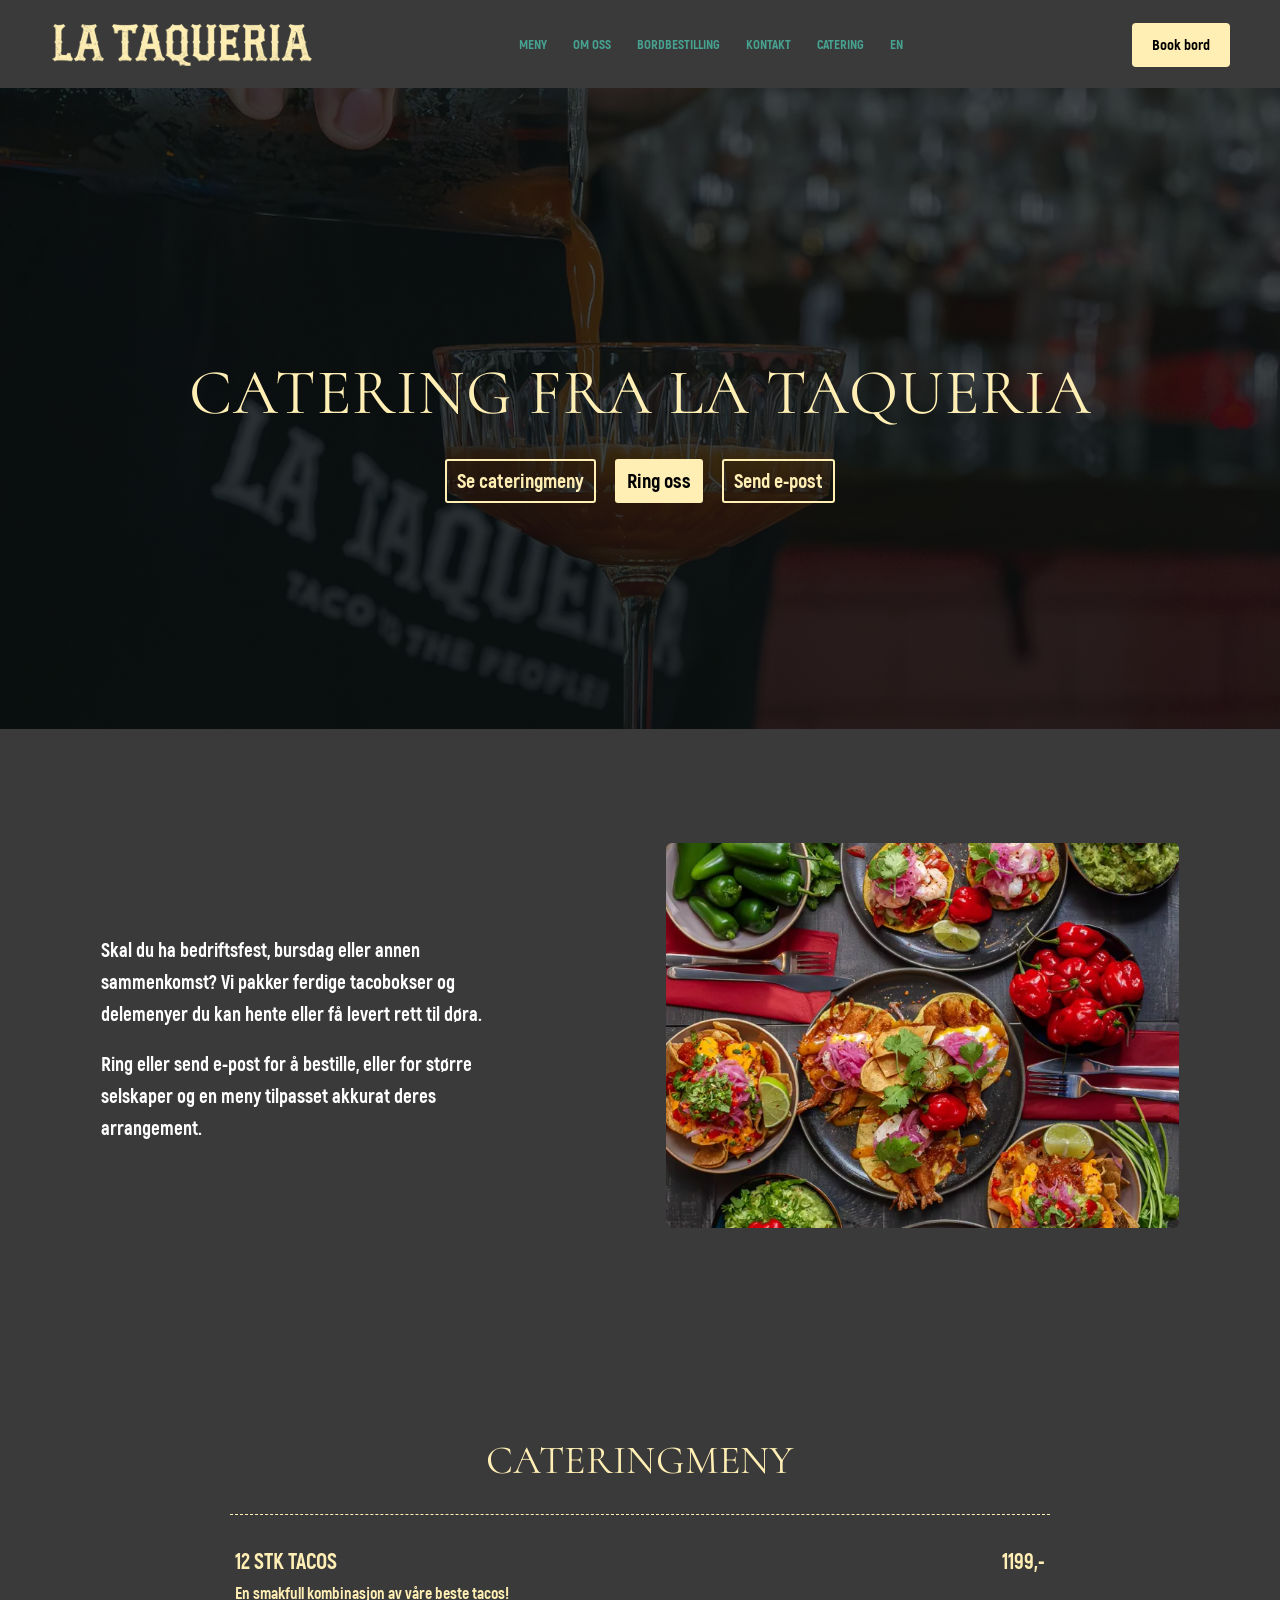
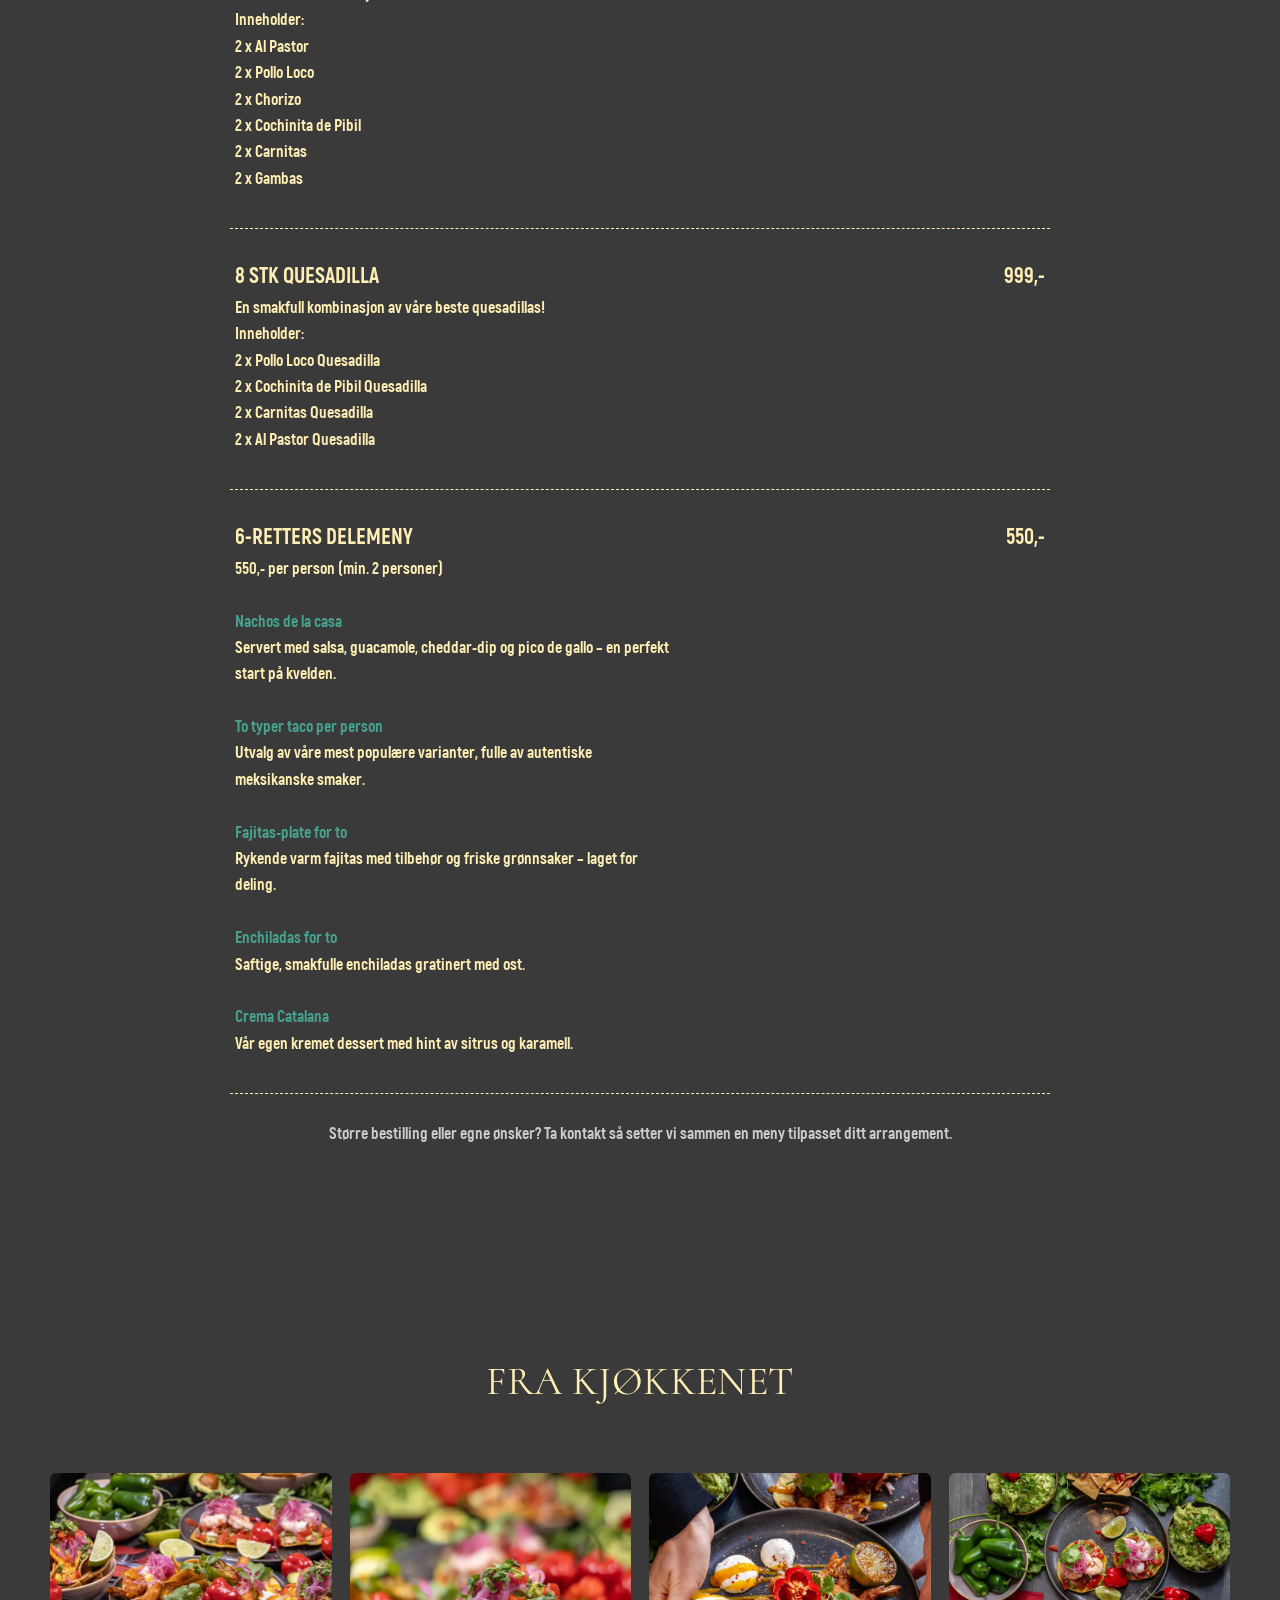
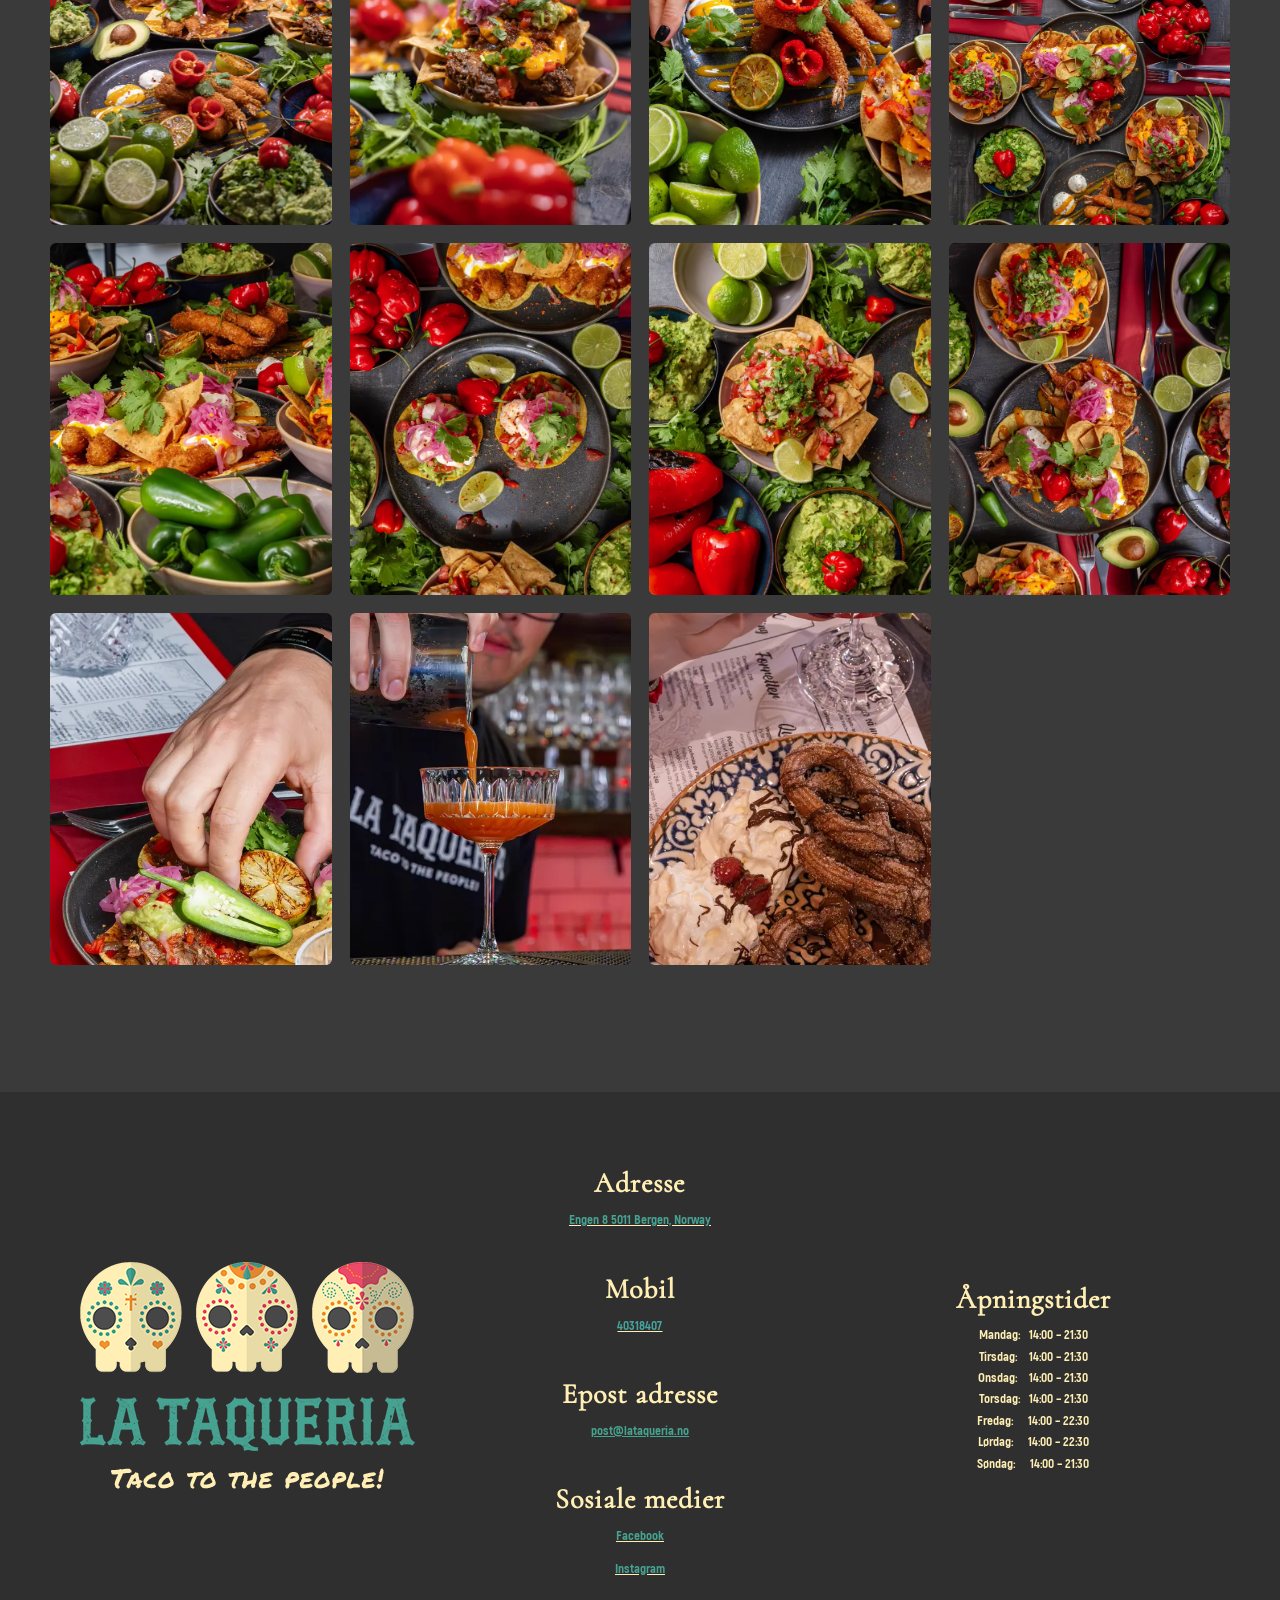
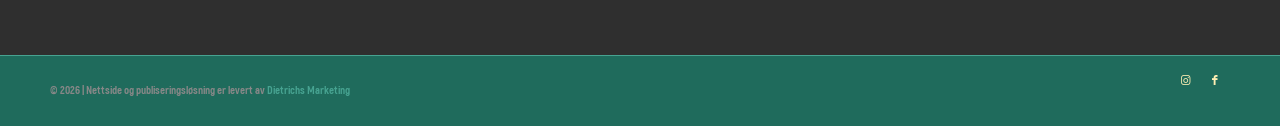
==== commit ad38e281: "Legg til engelsk versjon (/en/) med språkbryter og hreflang Engelsk forside og meny, EN-lenke i navi" ====
--- a/catering/index.html
+++ b/catering/index.html
@@ -1,5 +1,5 @@
 <!DOCTYPE html>
-<html lang="en-GB" class="html_stretched responsive av-preloader-disabled  html_header_top html_logo_left html_main_nav_header html_menu_right html_slim html_header_sticky html_header_shrinking_disabled html_mobile_menu_tablet html_header_searchicon_disabled html_content_align_center html_header_unstick_top_disabled html_header_stretch_disabled html_minimal_header html_minimal_header_shadow html_av-overlay-full html_av-submenu-noclone html_entry_id_241 av-cookies-no-cookie-consent av-default-lightbox av-no-preview">
+<html lang="nb-NO" class="html_stretched responsive av-preloader-disabled  html_header_top html_logo_left html_main_nav_header html_menu_right html_slim html_header_sticky html_header_shrinking_disabled html_mobile_menu_tablet html_header_searchicon_disabled html_content_align_center html_header_unstick_top_disabled html_header_stretch_disabled html_minimal_header html_minimal_header_shadow html_av-overlay-full html_av-submenu-noclone html_entry_id_241 av-cookies-no-cookie-consent av-default-lightbox av-no-preview">
 
 <!-- Mirrored from www.lataqueria.no/ by HTTrack Website Copier/3.x [XR&CO'2014], Fri, 28 Aug 2026 09:14:08 GMT -->
 <!-- Added by HTTrack --><meta http-equiv="content-type" content="text/html;charset=UTF-8" /><!-- /Added by HTTrack -->
@@ -75,17 +75,17 @@
 
 
 <meta name="generator" content="WordPress 7.1" />
-<link rel="canonical" href="https://adriandie.github.io/lataqueria-redesign/catering/" />
+<link rel="canonical" href="https://lataqueria.no/catering/" />
 
 <meta property="og:type" content="website" />
 <meta property="og:site_name" content="La Taqueria" />
 <meta property="og:title" content="Catering – La Taqueria" />
 <meta property="og:description" content="Catering fra La Taqueria i Bergen – autentiske meksikanske tacobokser og delemenyer til bedriftsfest, bursdag eller bryllup. Hentes eller leveres." />
-<meta property="og:image" content="https://adriandie.github.io/lataqueria-redesign/images/hero-bg.webp" />
-<meta property="og:url" content="https://adriandie.github.io/lataqueria-redesign/catering/" />
+<meta property="og:image" content="https://lataqueria.no/images/hero-bg.webp" />
+<meta property="og:url" content="https://lataqueria.no/catering/" />
 <meta property="og:locale" content="nb_NO" />
 <meta name="twitter:card" content="summary_large_image" />
-<link rel='shortlink' href='https://adriandie.github.io/lataqueria-redesign/catering/' />
+<link rel='shortlink' href='https://lataqueria.no/catering/' />
 <link rel="profile" href="https://gmpg.org/xfn/11" />
 <link rel="icon" href="../images/favicon-300x300.png" type="image/png">
         
@@ -381,9 +381,80 @@
 	align-items: center;
 }
 </style>
+<!-- Conversion tracking (transplanted verbatim from live www.lataqueria.no — GTM/Google Ads conversion actions are configured server-side under these container IDs, do not change the IDs -->
+<!-- Google tag (gtag.js) snippet added by Site Kit -->
+<script id="google_gtagjs-js" src="https://www.googletagmanager.com/gtag/js?id=GT-WB5QZRF" async></script>
+<script id="google_gtagjs-js-after">
+window.dataLayer = window.dataLayer || [];function gtag(){dataLayer.push(arguments);}
+gtag("set","linker",{"domains":["www.lataqueria.no"]});
+gtag("js", new Date());
+gtag("set", "developer_id.dZTNiMT", true);
+gtag("config", "GT-WB5QZRF");
+gtag("config", "G-5RY90TLR41");
+//# sourceURL=google_gtagjs-js-after
+</script>
+
+<!-- Google Tag Manager -->
+<script>(function(w,d,s,l,i){w[l]=w[l]||[];w[l].push({'gtm.start':
+new Date().getTime(),event:'gtm.js'});var f=d.getElementsByTagName(s)[0],
+j=d.createElement(s),dl=l!='dataLayer'?'&l='+l:'';j.async=true;j.src=
+'https://www.googletagmanager.com/gtm.js?id='+i+dl;f.parentNode.insertBefore(j,f);
+})(window,document,'script','dataLayer','GTM-5LQPPPJV');</script>
+<!-- End Google Tag Manager -->
+
+<script data-cfasync="false" data-pagespeed-no-defer>
+      window.dataLayer = window.dataLayer || [];
+      dataLayer.push({"event":"begin_datalayer","cov_ga4_measurment_id":"G-X1YSSB895E","cov_fb_pixel_id":"1367599310822623","conv_track_email":"1","conv_track_phone":"1","conv_track_address":"1","conv_track_page_scroll":"1","conv_track_file_download":"1","conv_track_author":"1","conv_track_signup":"1","conv_track_signin":"1"});
+    </script>    <!-- Google Tag Manager by Conversios-->
+    <script>
+      (function(w, d, s, l, i) {
+        w[l] = w[l] || [];
+        w[l].push({
+          'gtm.start': new Date().getTime(),
+          event: 'gtm.js'
+        });
+        var f = d.getElementsByTagName(s)[0],
+          j = d.createElement(s),
+          dl = l != 'dataLayer' ? '&l=' + l : '';
+        j.async = true;
+        j.src =
+          'https://www.googletagmanager.com/gtm.js?id=' + i + dl;
+        f.parentNode.insertBefore(j, f);
+      })(window, document, 'script', 'dataLayer', 'GTM-K7X94DG');
+    </script>
+    <!-- End Google Tag Manager -->
+      <script>
+      (window.gaDevIds = window.gaDevIds || []).push('5CDcaG');
+    </script>
+
+<!-- Google Tag Manager snippet added by Site Kit -->
+<script>
+			( function( w, d, s, l, i ) {
+				w[l] = w[l] || [];
+				w[l].push( {'gtm.start': new Date().getTime(), event: 'gtm.js'} );
+				var f = d.getElementsByTagName( s )[0],
+					j = d.createElement( s ), dl = l != 'dataLayer' ? '&l=' + l : '';
+				j.async = true;
+				j.src = 'https://www.googletagmanager.com/gtm.js?id=' + i + dl;
+				f.parentNode.insertBefore( j, f );
+			} )( window, document, 'script', 'dataLayer', 'GTM-TWRR5TK4' );
+
+</script>
+<!-- End Google Tag Manager snippet added by Site Kit -->
+
 </head>
 
 <body data-rsssl=1 id="top" class="home wp-singular page-template-default page page-id-241 wp-theme-enfold wp-child-theme-enfold-child stretched rtl_columns av-curtain-numeric permanent-marker1-custom permanent-marker1 akrobat-extrabold-custom akrobat-extrabold  avia-responsive-images-support" itemscope="itemscope" itemtype="https://schema.org/WebPage" >
+<!-- Google Tag Manager (noscript) -->
+<noscript><iframe src="https://www.googletagmanager.com/ns.html?id=GTM-5LQPPPJV"
+height="0" width="0" style="display:none;visibility:hidden"></iframe></noscript>
+<!-- End Google Tag Manager (noscript) -->
+<!-- Google Tag Manager (noscript) snippet added by Site Kit -->
+<noscript>
+	<iframe src="https://www.googletagmanager.com/ns.html?id=GTM-TWRR5TK4" height="0" width="0" style="display:none;visibility:hidden"></iframe>
+</noscript>
+<!-- End Google Tag Manager (noscript) snippet added by Site Kit -->
+
 
 			<div id='wrap_all'>
 
@@ -398,6 +469,7 @@
 <li role="menuitem" id="menu-item-606" class="menu-item menu-item-type-custom menu-item-object-custom menu-item-mega-parent  menu-item-top-level menu-item-top-level-4"><a href="../#takeaway" itemprop="url" tabindex="0"><span class="avia-bullet"></span><span class="avia-menu-text">BORDBESTILLING</span><span class="avia-menu-fx"><span class="avia-arrow-wrap"><span class="avia-arrow"></span></span></span></a></li>
 <li role="menuitem" id="menu-item-601" class="menu-item menu-item-type-custom menu-item-object-custom menu-item-top-level menu-item-top-level-5"><a href="#contact" itemprop="url" tabindex="0"><span class="avia-bullet"></span><span class="avia-menu-text">KONTAKT</span><span class="avia-menu-fx"><span class="avia-arrow-wrap"><span class="avia-arrow"></span></span></span></a></li>
 <li role="menuitem" id="menu-item-900" class="menu-item menu-item-type-custom menu-item-object-custom menu-item-top-level menu-item-top-level-6"><a href="../catering/" itemprop="url" tabindex="0"><span class="avia-bullet"></span><span class="avia-menu-text">CATERING</span><span class="avia-menu-fx"><span class="avia-arrow-wrap"><span class="avia-arrow"></span></span></span></a></li>
+<li role="menuitem" id="menu-item-lang" class="menu-item menu-item-type-custom menu-item-object-custom menu-item-top-level menu-item-top-level-7"><a href="../en/" itemprop="url" tabindex="0" lang="en" hreflang="en"><span class="avia-bullet"></span><span class="avia-menu-text">EN</span><span class="avia-menu-fx"><span class="avia-arrow-wrap"><span class="avia-arrow"></span></span></span></a></li>
 <li class="av-burger-menu-main menu-item-avia-special ">
 	        			<a href="#" aria-label="Menu" aria-hidden="false">
 							<span class="av-hamburger av-hamburger--spin av-js-hamburger">
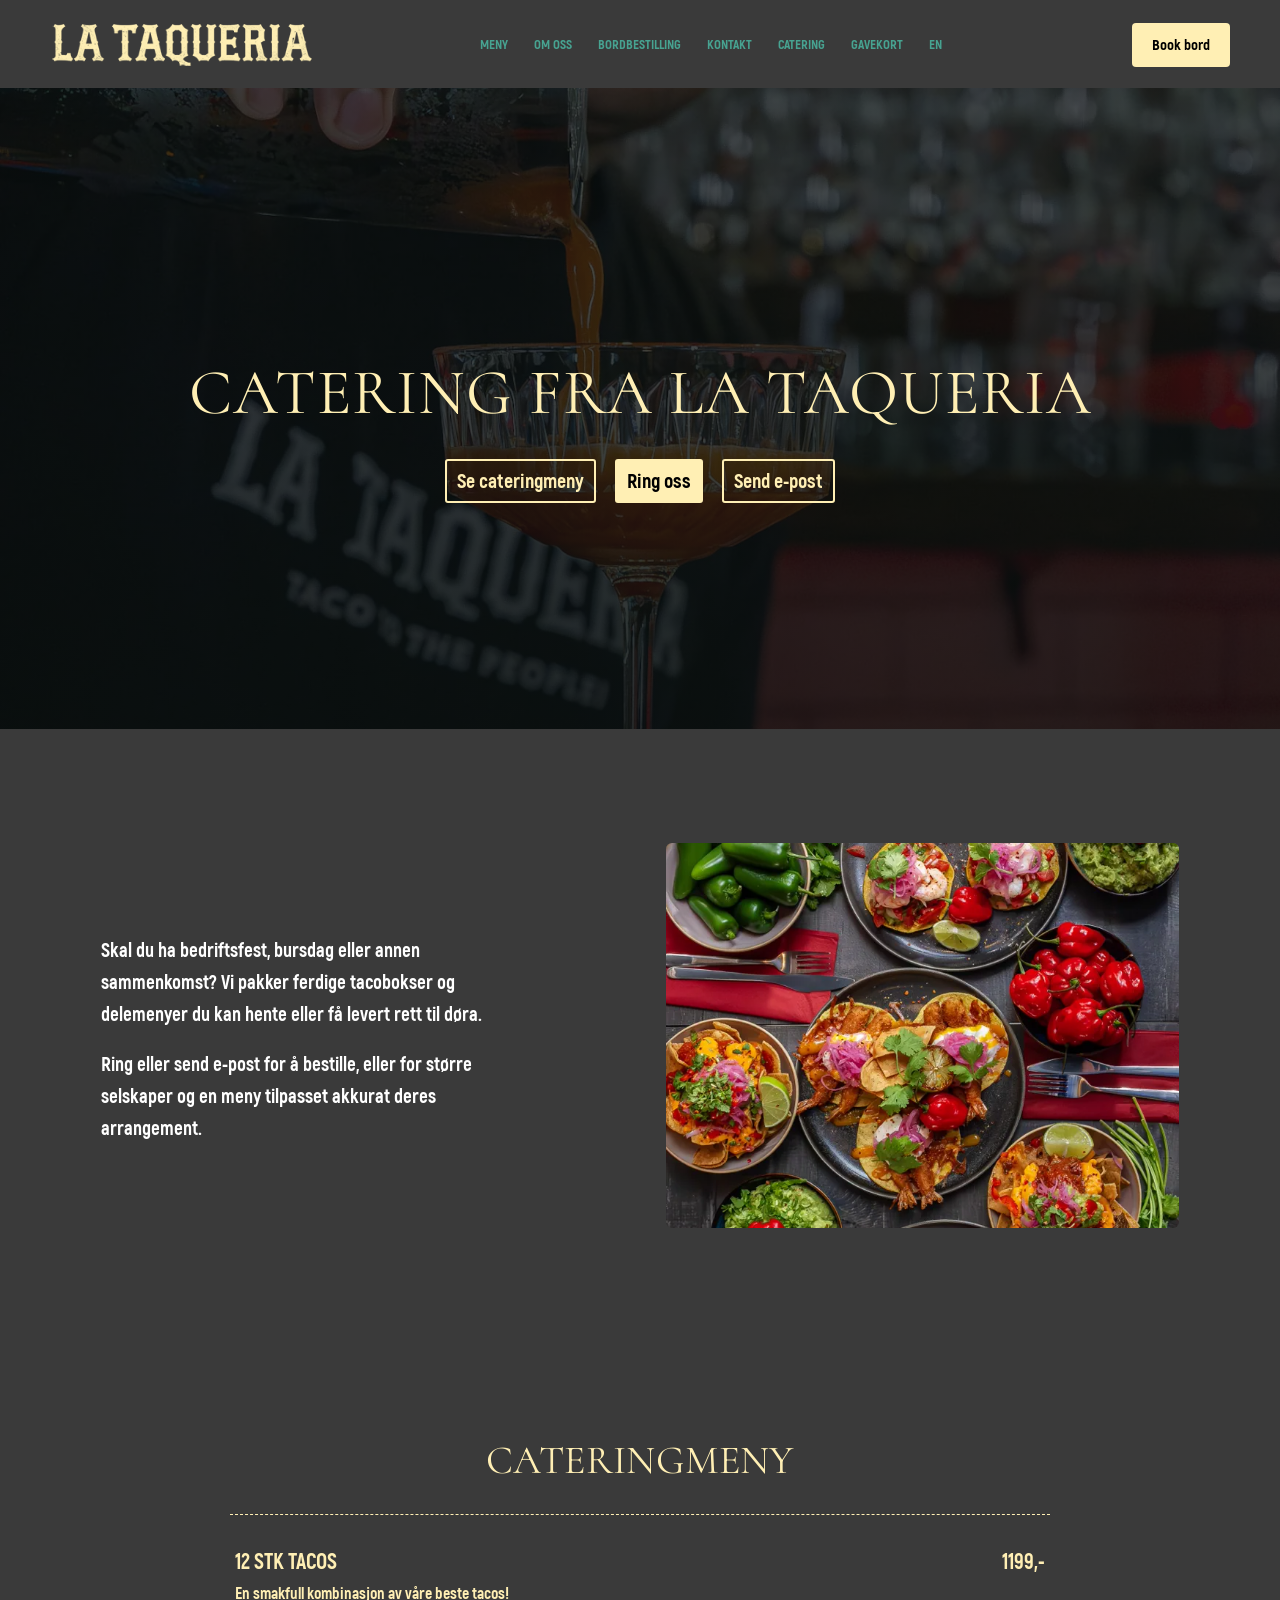
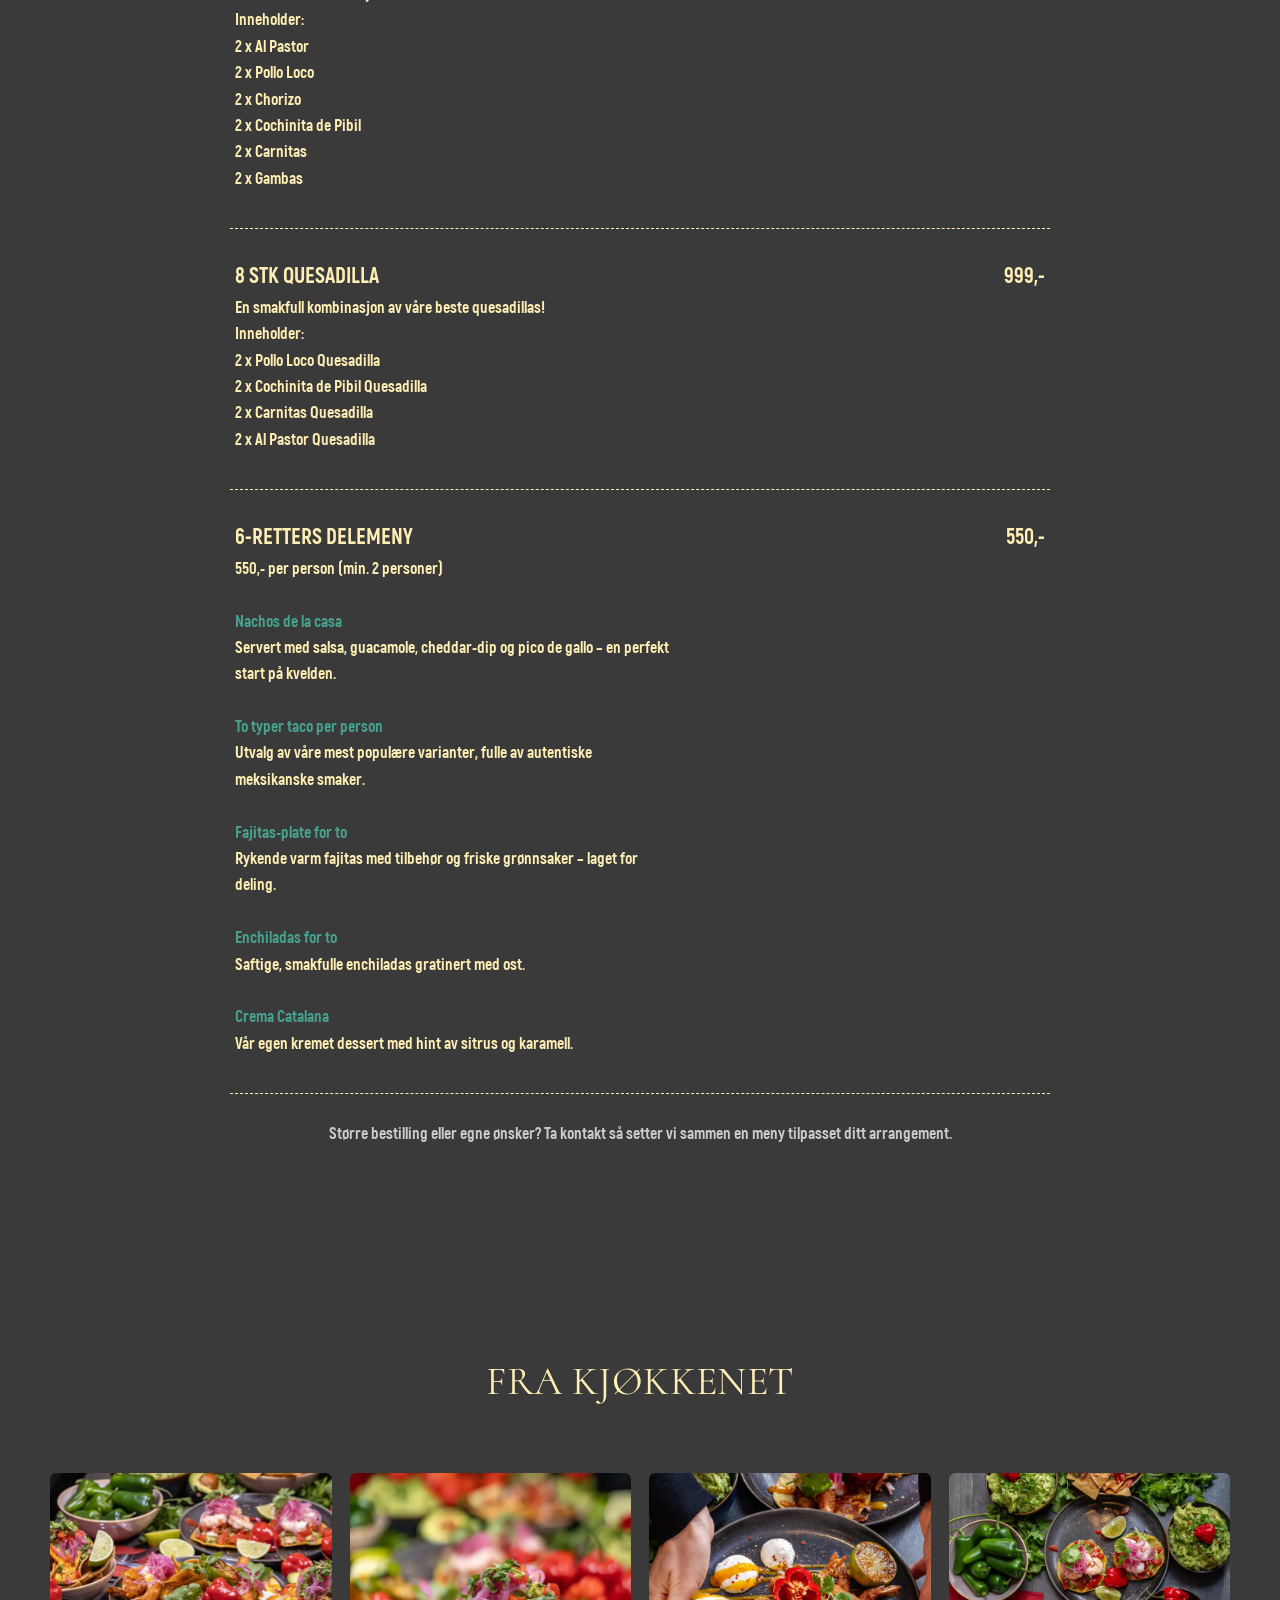
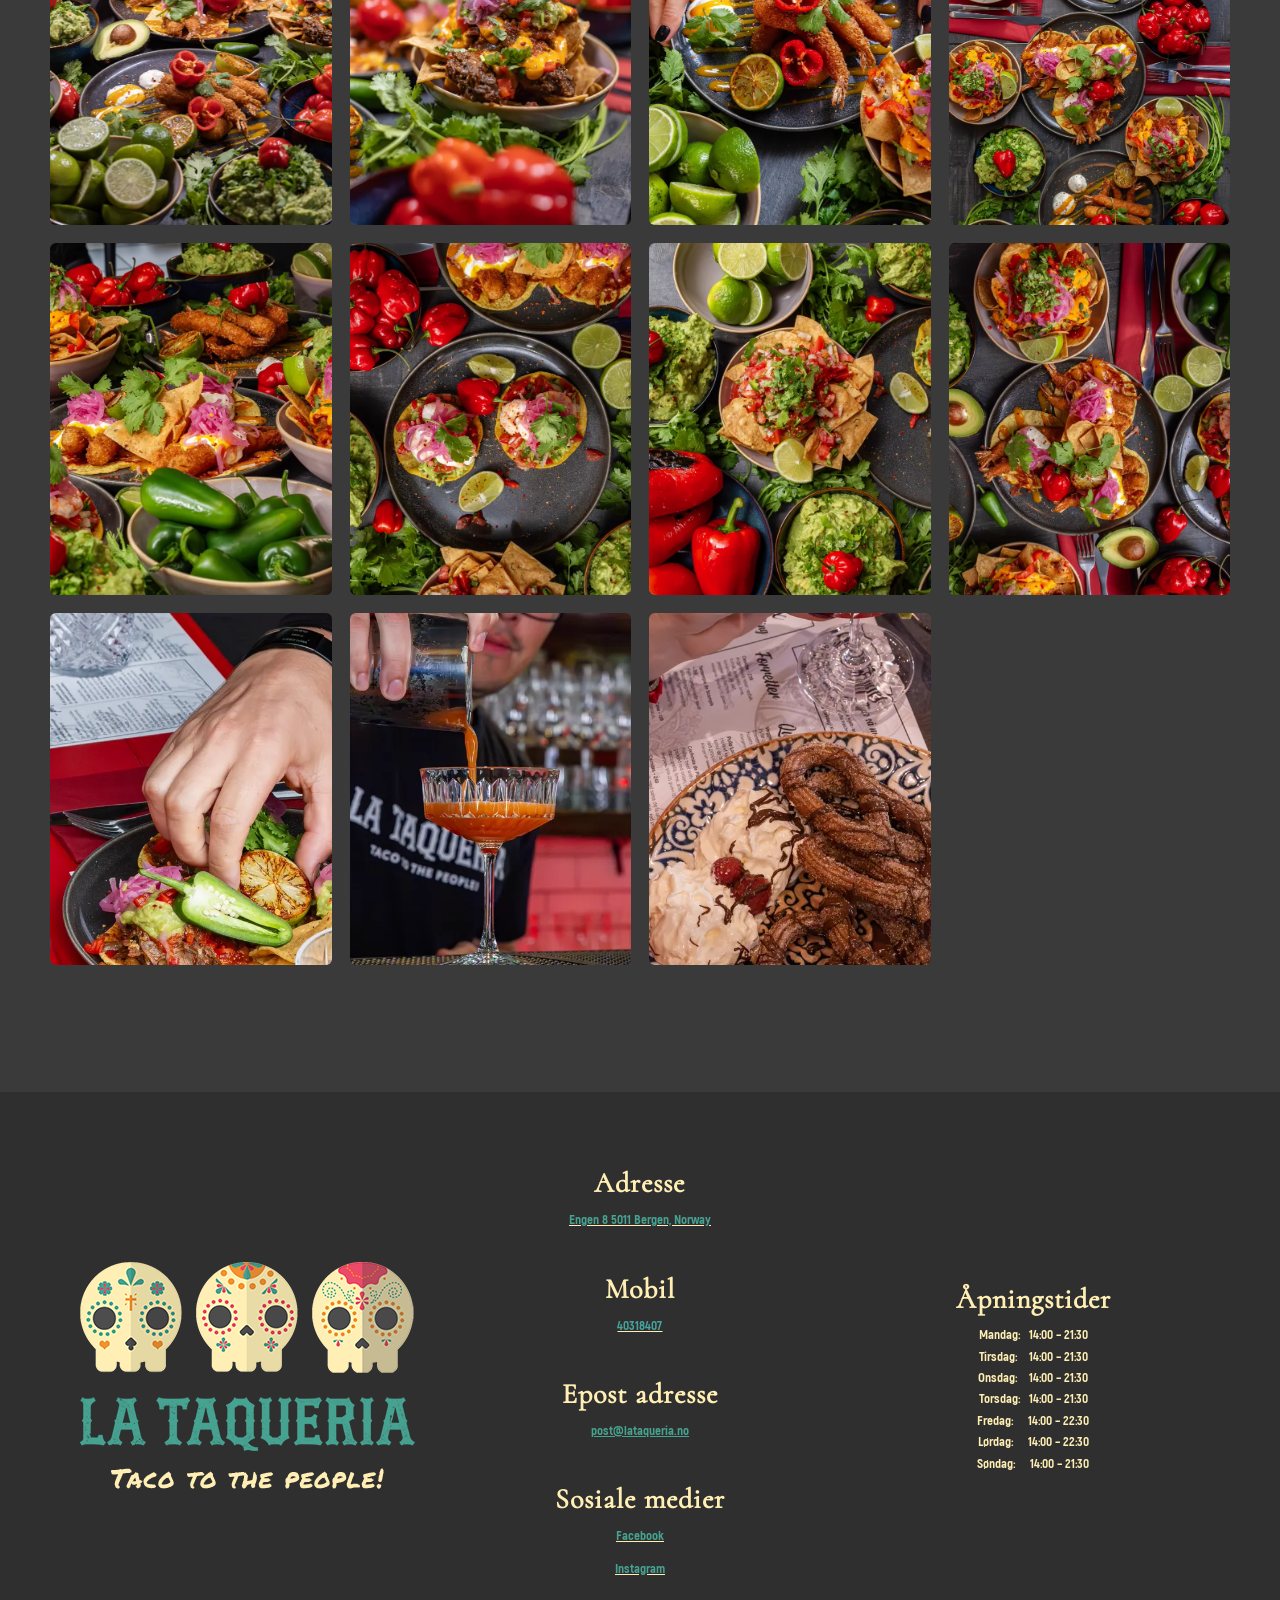
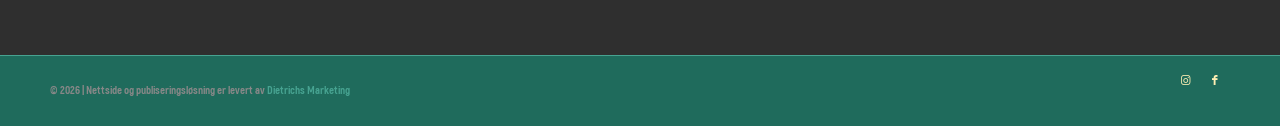
==== commit 4aec260c: "Legg til gavekort-lenke (givn.no): mobilmeny, footer og forside Co-Authored-By: Claude Opus 5.5 <nor" ====
--- a/catering/index.html
+++ b/catering/index.html
@@ -469,6 +469,7 @@
 <li role="menuitem" id="menu-item-606" class="menu-item menu-item-type-custom menu-item-object-custom menu-item-mega-parent  menu-item-top-level menu-item-top-level-4"><a href="../#takeaway" itemprop="url" tabindex="0"><span class="avia-bullet"></span><span class="avia-menu-text">BORDBESTILLING</span><span class="avia-menu-fx"><span class="avia-arrow-wrap"><span class="avia-arrow"></span></span></span></a></li>
 <li role="menuitem" id="menu-item-601" class="menu-item menu-item-type-custom menu-item-object-custom menu-item-top-level menu-item-top-level-5"><a href="#contact" itemprop="url" tabindex="0"><span class="avia-bullet"></span><span class="avia-menu-text">KONTAKT</span><span class="avia-menu-fx"><span class="avia-arrow-wrap"><span class="avia-arrow"></span></span></span></a></li>
 <li role="menuitem" id="menu-item-900" class="menu-item menu-item-type-custom menu-item-object-custom menu-item-top-level menu-item-top-level-6"><a href="../catering/" itemprop="url" tabindex="0"><span class="avia-bullet"></span><span class="avia-menu-text">CATERING</span><span class="avia-menu-fx"><span class="avia-arrow-wrap"><span class="avia-arrow"></span></span></span></a></li>
+<li role="menuitem" id="menu-item-giftcard" class="menu-item menu-item-type-custom menu-item-object-custom menu-item-top-level menu-item-top-level-7"><a href="https://givn.no/shop/la-taqueria" itemprop="url" tabindex="0" target="_blank" rel="noopener"><span class="avia-bullet"></span><span class="avia-menu-text">GAVEKORT</span><span class="avia-menu-fx"><span class="avia-arrow-wrap"><span class="avia-arrow"></span></span></span></a></li>
 <li role="menuitem" id="menu-item-lang" class="menu-item menu-item-type-custom menu-item-object-custom menu-item-top-level menu-item-top-level-7"><a href="../en/" itemprop="url" tabindex="0" lang="en" hreflang="en"><span class="avia-bullet"></span><span class="avia-menu-text">EN</span><span class="avia-menu-fx"><span class="avia-arrow-wrap"><span class="avia-arrow"></span></span></span></a></li>
 <li class="av-burger-menu-main menu-item-avia-special ">
 	        			<a href="#" aria-label="Menu" aria-hidden="false">
